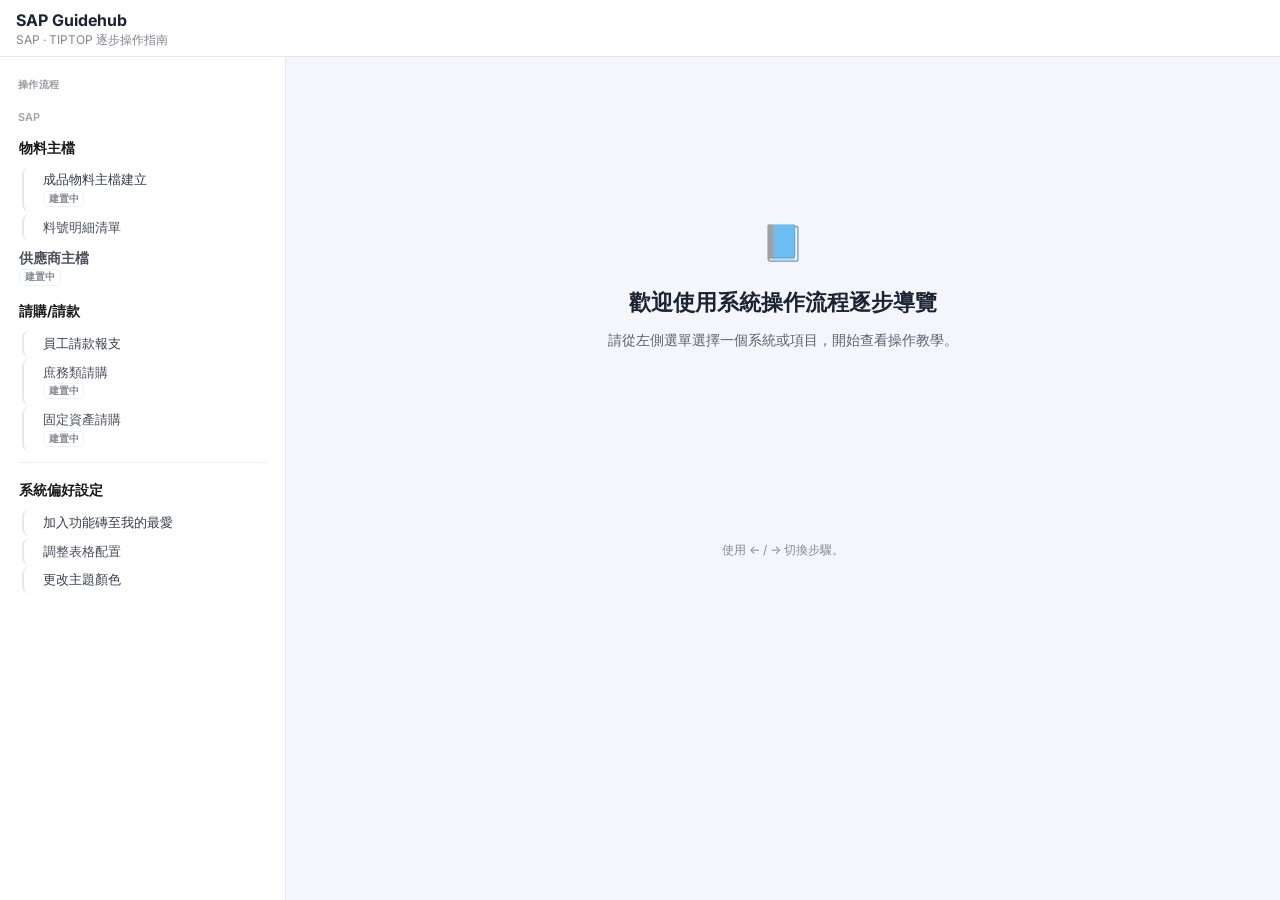
==== index.html @ eb3c3e24 "修改員工雜項報支部分步驟內容，新增及抽換示意圖" ====
<!DOCTYPE html>
<html lang="zh-Hant" data-theme="light">
<head>
  <meta charset="UTF-8" />
  <meta name="viewport" content="width=device-width, initial-scale=1.0" />
  <title>系統操作流程逐步導覽</title>

  <!-- Compiled Tailwind v4 + daisyUI v5 (built from src.css; no runtime CSS compilation) -->
<style>
/*! tailwindcss v4.3.1 | MIT License | https://tailwindcss.com */
@layer properties{@supports (((-webkit-hyphens:none)) and (not (margin-trim:inline))) or ((-moz-orient:inline) and (not (color:rgb(from red r g b)))){*,:before,:after,::backdrop{--tw-rotate-x:initial;--tw-rotate-y:initial;--tw-rotate-z:initial;--tw-skew-x:initial;--tw-skew-y:initial;--tw-border-style:solid;--tw-leading:initial;--tw-font-weight:initial;--tw-tracking:initial;--tw-shadow:0 0 #0000;--tw-shadow-color:initial;--tw-shadow-alpha:100%;--tw-inset-shadow:0 0 #0000;--tw-inset-shadow-color:initial;--tw-inset-shadow-alpha:100%;--tw-ring-color:initial;--tw-ring-shadow:0 0 #0000;--tw-inset-ring-color:initial;--tw-inset-ring-shadow:0 0 #0000;--tw-ring-inset:initial;--tw-ring-offset-width:0px;--tw-ring-offset-color:#fff;--tw-ring-offset-shadow:0 0 #0000}}}@layer theme{:root,:host{--font-sans:ui-sans-serif, system-ui, sans-serif, "Apple Color Emoji", "Segoe UI Emoji", "Segoe UI Symbol", "Noto Color Emoji";--font-mono:ui-monospace, SFMono-Regular, Menlo, Monaco, Consolas, "Liberation Mono", "Courier New", monospace;--color-black:#000;--spacing:.25rem;--container-3xl:48rem;--text-xs:.75rem;--text-xs--line-height:calc(1 / .75);--text-sm:.875rem;--text-sm--line-height:calc(1.25 / .875);--text-base:1rem;--text-base--line-height:calc(1.5 / 1);--text-lg:1.125rem;--text-lg--line-height:calc(1.75 / 1.125);--text-2xl:1.5rem;--text-2xl--line-height:calc(2 / 1.5);--font-weight-medium:500;--font-weight-semibold:600;--font-weight-bold:700;--tracking-wide:.025em;--tracking-wider:.05em;--leading-tight:1.25;--default-transition-duration:.15s;--default-transition-timing-function:cubic-bezier(.4, 0, .2, 1);--default-font-family:var(--font-sans);--default-mono-font-family:var(--font-mono)}}@layer base{*,:after,:before,::backdrop{box-sizing:border-box;border:0 solid;margin:0;padding:0}::file-selector-button{box-sizing:border-box;border:0 solid;margin:0;padding:0}html,:host{-webkit-text-size-adjust:100%;tab-size:4;line-height:1.5;font-family:var(--default-font-family,ui-sans-serif, system-ui, sans-serif, "Apple Color Emoji", "Segoe UI Emoji", "Segoe UI Symbol", "Noto Color Emoji");font-feature-settings:var(--default-font-feature-settings,normal);font-variation-settings:var(--default-font-variation-settings,normal);-webkit-tap-highlight-color:transparent}hr{height:0;color:inherit;border-top-width:1px}abbr:where([title]){-webkit-text-decoration:underline dotted;text-decoration:underline dotted}h1,h2,h3,h4,h5,h6{font-size:inherit;font-weight:inherit}a{color:inherit;-webkit-text-decoration:inherit;-webkit-text-decoration:inherit;-webkit-text-decoration:inherit;text-decoration:inherit}b,strong{font-weight:bolder}code,kbd,samp,pre{font-family:var(--default-mono-font-family,ui-monospace, SFMono-Regular, Menlo, Monaco, Consolas, "Liberation Mono", "Courier New", monospace);font-feature-settings:var(--default-mono-font-feature-settings,normal);font-variation-settings:var(--default-mono-font-variation-settings,normal);font-size:1em}small{font-size:80%}sub,sup{vertical-align:baseline;font-size:75%;line-height:0;position:relative}sub{bottom:-.25em}sup{top:-.5em}table{text-indent:0;border-color:inherit;border-collapse:collapse}:-moz-focusring{outline:auto}progress{vertical-align:baseline}summary{display:list-item}ol,ul,menu{list-style:none}img,svg,video,canvas,audio,iframe,embed,object{vertical-align:middle;display:block}img,video{max-width:100%;height:auto}button,input,select,optgroup,textarea{font:inherit;font-feature-settings:inherit;font-variation-settings:inherit;letter-spacing:inherit;color:inherit;opacity:1;background-color:#0000;border-radius:0}::file-selector-button{font:inherit;font-feature-settings:inherit;font-variation-settings:inherit;letter-spacing:inherit;color:inherit;opacity:1;background-color:#0000;border-radius:0}:where(select:is([multiple],[size])) optgroup{font-weight:bolder}:where(select:is([multiple],[size])) optgroup option{padding-inline-start:20px}::file-selector-button{margin-inline-end:4px}::placeholder{opacity:1}@supports (not ((-webkit-appearance:-apple-pay-button))) or (contain-intrinsic-size:1px){::placeholder{color:currentColor}@supports (color:color-mix(in lab, red, red)){::placeholder{color:color-mix(in oklab, currentcolor 50%, transparent)}}}textarea{resize:vertical}::-webkit-search-decoration{-webkit-appearance:none}::-webkit-date-and-time-value{min-height:1lh;text-align:inherit}::-webkit-datetime-edit{display:inline-flex}::-webkit-datetime-edit-fields-wrapper{padding:0}::-webkit-datetime-edit{padding-block:0}::-webkit-datetime-edit-year-field{padding-block:0}::-webkit-datetime-edit-month-field{padding-block:0}::-webkit-datetime-edit-day-field{padding-block:0}::-webkit-datetime-edit-hour-field{padding-block:0}::-webkit-datetime-edit-minute-field{padding-block:0}::-webkit-datetime-edit-second-field{padding-block:0}::-webkit-datetime-edit-millisecond-field{padding-block:0}::-webkit-datetime-edit-meridiem-field{padding-block:0}::-webkit-calendar-picker-indicator{line-height:1}:-moz-ui-invalid{box-shadow:none}button,input:where([type=button],[type=reset],[type=submit]){appearance:button}::file-selector-button{appearance:button}::-webkit-inner-spin-button{height:auto}::-webkit-outer-spin-button{height:auto}[hidden]:where(:not([hidden=until-found])){display:none!important}:where(:root),:root:has(input.theme-controller[value=light]:checked),[data-theme=light]{color-scheme:light;--color-base-100:oklch(100% 0 0);--color-base-200:oklch(98% 0 0);--color-base-300:oklch(95% 0 0);--color-base-content:oklch(21% .006 285.885);--color-primary:oklch(45% .24 277.023);--color-primary-content:oklch(93% .034 272.788);--color-secondary:oklch(65% .241 354.308);--color-secondary-content:oklch(94% .028 342.258);--color-accent:oklch(77% .152 181.912);--color-accent-content:oklch(38% .063 188.416);--color-neutral:oklch(14% .005 285.823);--color-neutral-content:oklch(92% .004 286.32);--color-info:oklch(74% .16 232.661);--color-info-content:oklch(29% .066 243.157);--color-success:oklch(76% .177 163.223);--color-success-content:oklch(37% .077 168.94);--color-warning:oklch(82% .189 84.429);--color-warning-content:oklch(41% .112 45.904);--color-error:oklch(71% .194 13.428);--color-error-content:oklch(27% .105 12.094);--radius-selector:.5rem;--radius-field:.25rem;--radius-box:.5rem;--size-selector:.25rem;--size-field:.25rem;--border:1px;--depth:1;--noise:0}:root:not(span){overflow:var(--page-overflow)}:root{background:var(--page-scroll-bg,var(--root-bg));--page-scroll-bg-on:linear-gradient(var(--root-bg,#0000), var(--root-bg,#0000)) var(--root-bg,#0000)}@supports (color:color-mix(in lab, red, red)){:root{--page-scroll-bg-on:linear-gradient(var(--root-bg,#0000), var(--root-bg,#0000)) color-mix(in srgb, var(--root-bg,#0000), oklch(0% 0 0) calc(var(--page-has-backdrop,0) * 40%))}}:root{--page-scroll-transition-on:background-color .3s ease-out;transition:var(--page-scroll-transition);scrollbar-gutter:var(--page-scroll-gutter,unset);scrollbar-gutter:if(style(--page-has-scroll: 1): var(--page-scroll-gutter,unset) ; else: unset)}@keyframes set-page-has-scroll{0%,to{--page-has-scroll:1}}:root{--fx-noise:url("data:image/svg+xml,%3Csvg xmlns='http://www.w3.org/2000/svg' viewBox='0 0 200 200'%3E%3Cfilter id='a'%3E%3CfeTurbulence type='fractalNoise' baseFrequency='1.34' numOctaves='4' stitchTiles='stitch'%3E%3C/feTurbulence%3E%3C/filter%3E%3Crect width='200' height='200' filter='url(%23a)' opacity='0.2'%3E%3C/rect%3E%3C/svg%3E")}:root,[data-theme]{background:var(--page-scroll-bg,var(--root-bg));color:var(--color-base-content)}:where(:root,[data-theme]){--root-bg:var(--color-base-100)}:root{scrollbar-color:currentColor #0000}@supports (color:color-mix(in lab, red, red)){:root{scrollbar-color:color-mix(in oklch, currentColor 35%, #0000) #0000}}@property --radialprogress{syntax:"<percentage>";inherits:true;initial-value:0%}}@layer components;@layer utilities{@layer daisyui.l1.l2.l3{.tab{cursor:pointer;appearance:none;text-align:center;webkit-user-select:none;-webkit-user-select:none;user-select:none;flex-wrap:wrap;justify-content:center;align-items:center;display:inline-flex;position:relative}@media (hover:hover){.tab:hover{color:var(--color-base-content)}}.tab{--tab-p:.75rem;--tab-bg:var(--color-base-100);--tab-border-color:var(--color-base-300);--tab-radius-ss:0;--tab-radius-se:0;--tab-radius-es:0;--tab-radius-ee:0;--tab-order:0;--tab-radius-min:calc(.75rem - var(--border));--tab-radius-limit:min(var(--radius-field), var(--tab-radius-min));--tab-radius-grad:#0000 calc(69% - var(--border)), var(--tab-border-color) calc(69% - var(--border) + .25px), var(--tab-border-color) 69%, var(--tab-bg) calc(69% + .25px);order:var(--tab-order);height:var(--tab-height);padding-inline:var(--tab-p);border-color:#0000;font-size:.875rem}.tab:is(input[type=radio]){min-width:fit-content}.tab:is(input[type=radio]):after{--tw-content:attr(aria-label);content:var(--tw-content)}.tab:is(label){position:relative}.tab:is(label) input{cursor:pointer;appearance:none;opacity:0;position:absolute;inset:0}:is(.tab:checked,.tab:is(label:has(:checked)),.tab:is(.tab-active,[aria-selected=true],[aria-current=true],[aria-current=page]))+.tab-content{display:block}.tab:not(:checked,label:has(:checked),:hover,.tab-active,[aria-selected=true],[aria-current=true],[aria-current=page]){color:var(--color-base-content)}@supports (color:color-mix(in lab, red, red)){.tab:not(:checked,label:has(:checked),:hover,.tab-active,[aria-selected=true],[aria-current=true],[aria-current=page]){color:color-mix(in oklab, var(--color-base-content) 50%, transparent)}}.tab:not(input):empty{cursor:default;flex-grow:1}.tab:focus{--tw-outline-style:none;outline-style:none}@media (forced-colors:active){.tab:focus{outline-offset:2px;outline:2px solid #0000}}.tab:focus-visible,.tab:is(label:has(:checked:focus-visible)){outline-offset:-5px;outline:2px solid}.tab[disabled]{pointer-events:none;opacity:.4}.menu{--menu-active-fg:var(--color-neutral-content);--menu-active-bg:var(--color-neutral);flex-flow:column wrap;width:fit-content;padding:.5rem;font-size:.875rem;display:flex}.menu :where(li ul){white-space:nowrap;margin-inline-start:1rem;padding-inline-start:.5rem;position:relative}.menu :where(li ul):before{background-color:var(--color-base-content);opacity:.1;width:var(--border);content:"";inset-inline-start:0;position:absolute;top:.75rem;bottom:.75rem}.menu :where(li>.menu-dropdown:not(.menu-dropdown-show)){display:none}.menu :where(li:not(.menu-title)>:not(ul,details,.menu-title,.btn)),.menu :where(li:not(.menu-title)>details>summary:not(.menu-title)){border-radius:var(--radius-field);text-align:start;text-wrap:balance;-webkit-user-select:none;user-select:none;grid-auto-columns:minmax(auto,max-content) auto max-content;grid-auto-flow:column;align-content:flex-start;align-items:center;gap:.5rem;padding-block:.375rem;padding-inline:.75rem;transition-property:color,background-color,box-shadow;transition-duration:.2s;transition-timing-function:cubic-bezier(0,0,.2,1);display:grid}.menu :where(li>details>summary){--tw-outline-style:none;outline-style:none}@media (forced-colors:active){.menu :where(li>details>summary){outline-offset:2px;outline:2px solid #0000}}.menu :where(li>details>summary)::-webkit-details-marker{display:none}:is(.menu :where(li>details>summary),.menu :where(li>.menu-dropdown-toggle)):after{content:"";transform-origin:50%;pointer-events:none;justify-self:flex-end;width:.375rem;height:.375rem;transition-property:rotate,translate;transition-duration:.2s;display:block;translate:0 -1px;rotate:-135deg;box-shadow:inset 2px 2px}.menu details{interpolate-size:allow-keywords;overflow:hidden}.menu details::details-content{block-size:0}@media (prefers-reduced-motion:no-preference){.menu details::details-content{transition-behavior:allow-discrete;transition-property:block-size,content-visibility;transition-duration:.2s;transition-timing-function:cubic-bezier(0,0,.2,1)}}.menu details[open]::details-content{block-size:auto}.menu :where(li>details[open]>summary):after,.menu :where(li>.menu-dropdown-toggle.menu-dropdown-show):after{translate:0 1px;rotate:45deg}.menu :where(li:not(.menu-title,.disabled)>:not(ul,details,.menu-title),li:not(.menu-title,.disabled)>details>summary:not(.menu-title)):not(.menu-active,:active,.btn).menu-focus,.menu :where(li:not(.menu-title,.disabled)>:not(ul,details,.menu-title),li:not(.menu-title,.disabled)>details>summary:not(.menu-title)):not(.menu-active,:active,.btn):focus-visible{cursor:pointer;background-color:var(--color-base-content)}@supports (color:color-mix(in lab, red, red)){.menu :where(li:not(.menu-title,.disabled)>:not(ul,details,.menu-title),li:not(.menu-title,.disabled)>details>summary:not(.menu-title)):not(.menu-active,:active,.btn).menu-focus,.menu :where(li:not(.menu-title,.disabled)>:not(ul,details,.menu-title),li:not(.menu-title,.disabled)>details>summary:not(.menu-title)):not(.menu-active,:active,.btn):focus-visible{background-color:color-mix(in oklab, var(--color-base-content) 10%, transparent)}}.menu :where(li:not(.menu-title,.disabled)>:not(ul,details,.menu-title),li:not(.menu-title,.disabled)>details>summary:not(.menu-title)):not(.menu-active,:active,.btn).menu-focus,.menu :where(li:not(.menu-title,.disabled)>:not(ul,details,.menu-title),li:not(.menu-title,.disabled)>details>summary:not(.menu-title)):not(.menu-active,:active,.btn):focus-visible{color:var(--color-base-content);--tw-outline-style:none;outline-style:none}@media (forced-colors:active){.menu :where(li:not(.menu-title,.disabled)>:not(ul,details,.menu-title),li:not(.menu-title,.disabled)>details>summary:not(.menu-title)):not(.menu-active,:active,.btn).menu-focus,.menu :where(li:not(.menu-title,.disabled)>:not(ul,details,.menu-title),li:not(.menu-title,.disabled)>details>summary:not(.menu-title)):not(.menu-active,:active,.btn):focus-visible{outline-offset:2px;outline:2px solid #0000}}.menu :where(li:not(.menu-title,.disabled)>:not(ul,details,.menu-title):not(.menu-active,:active,.btn):hover,li:not(.menu-title,.disabled)>details>summary:not(.menu-title):not(.menu-active,:active,.btn):hover){cursor:pointer;background-color:var(--color-base-content)}@supports (color:color-mix(in lab, red, red)){.menu :where(li:not(.menu-title,.disabled)>:not(ul,details,.menu-title):not(.menu-active,:active,.btn):hover,li:not(.menu-title,.disabled)>details>summary:not(.menu-title):not(.menu-active,:active,.btn):hover){background-color:color-mix(in oklab, var(--color-base-content) 10%, transparent)}}.menu :where(li:not(.menu-title,.disabled)>:not(ul,details,.menu-title):not(.menu-active,:active,.btn):hover,li:not(.menu-title,.disabled)>details>summary:not(.menu-title):not(.menu-active,:active,.btn):hover){--tw-outline-style:none;outline-style:none}@media (forced-colors:active){.menu :where(li:not(.menu-title,.disabled)>:not(ul,details,.menu-title):not(.menu-active,:active,.btn):hover,li:not(.menu-title,.disabled)>details>summary:not(.menu-title):not(.menu-active,:active,.btn):hover){outline-offset:2px;outline:2px solid #0000}}.menu :where(li:not(.menu-title,.disabled)>:not(ul,details,.menu-title):not(.menu-active,:active,.btn):hover,li:not(.menu-title,.disabled)>details>summary:not(.menu-title):not(.menu-active,:active,.btn):hover){box-shadow:inset 0 1px oklch(0% 0 0/.01),inset 0 -1px oklch(100% 0 0/.01)}.menu :where(li:empty){background-color:var(--color-base-content);opacity:.1;height:1px;margin:.5rem 1rem}.menu :where(li){flex-flow:column wrap;flex-shrink:0;align-items:stretch;display:flex;position:relative}.menu :where(li) .badge{justify-self:flex-end}.menu :where(li)>:not(ul,.menu-title,details,.btn):active,.menu :where(li)>:not(ul,.menu-title,details,.btn).menu-active,.menu :where(li)>details>summary:active{--tw-outline-style:none;outline-style:none}@media (forced-colors:active){.menu :where(li)>:not(ul,.menu-title,details,.btn):active,.menu :where(li)>:not(ul,.menu-title,details,.btn).menu-active,.menu :where(li)>details>summary:active{outline-offset:2px;outline:2px solid #0000}}.menu :where(li)>:not(ul,.menu-title,details,.btn):active,.menu :where(li)>:not(ul,.menu-title,details,.btn).menu-active,.menu :where(li)>details>summary:active{color:var(--menu-active-fg);background-color:var(--menu-active-bg);background-size:auto, calc(var(--noise) * 100%);background-image:none, var(--fx-noise)}:is(.menu :where(li)>:not(ul,.menu-title,details,.btn):active,.menu :where(li)>:not(ul,.menu-title,details,.btn).menu-active,.menu :where(li)>details>summary:active):not(:is(.menu :where(li)>:not(ul,.menu-title,details,.btn):active,.menu :where(li)>:not(ul,.menu-title,details,.btn).menu-active,.menu :where(li)>details>summary:active):active){box-shadow:0 2px calc(var(--depth) * 3px) -2px var(--menu-active-bg)}.menu :where(li).menu-disabled{pointer-events:none;color:var(--color-base-content)}@supports (color:color-mix(in lab, red, red)){.menu :where(li).menu-disabled{color:color-mix(in oklab, var(--color-base-content) 20%, transparent)}}.menu .dropdown:focus-within .menu-dropdown-toggle:after{translate:0 1px;rotate:45deg}.menu .dropdown-content{margin-top:.5rem;padding:.5rem}.menu .dropdown-content:before{display:none}.dropdown{position-area:var(--anchor-v,bottom) var(--anchor-h,span-right);display:inline-block;position:relative}.dropdown>:not(:has(~[class*=dropdown-content])):focus{--tw-outline-style:none;outline-style:none}@media (forced-colors:active){.dropdown>:not(:has(~[class*=dropdown-content])):focus{outline-offset:2px;outline:2px solid #0000}}.dropdown .dropdown-content{position:absolute}.dropdown.dropdown-close .dropdown-content,.dropdown:not(details,.dropdown-open,.dropdown-hover:hover,:focus-within) .dropdown-content,.dropdown.dropdown-hover:not(:hover) [tabindex]:first-child:focus:not(:focus-visible)~.dropdown-content{transform-origin:top;opacity:0;display:none;scale:.95}.dropdown[popover],.dropdown .dropdown-content{z-index:999}@media (prefers-reduced-motion:no-preference){.dropdown[popover],.dropdown .dropdown-content{transition-behavior:allow-discrete;transition-property:opacity,scale,display,overlay;transition-duration:.2s;transition-timing-function:cubic-bezier(.4,0,.2,1);animation:.2s dropdown}}@starting-style{.dropdown[popover],.dropdown .dropdown-content{opacity:0;scale:.95}}:is(.dropdown:not(.dropdown-close).dropdown-open,.dropdown:not(.dropdown-close):not(.dropdown-hover):focus,.dropdown:not(.dropdown-close):focus-within)>[tabindex]:first-child{pointer-events:none}:is(.dropdown:not(.dropdown-close).dropdown-open,.dropdown:not(.dropdown-close):not(.dropdown-hover):focus,.dropdown:not(.dropdown-close):focus-within) .dropdown-content,.dropdown:not(.dropdown-close).dropdown-hover:hover .dropdown-content{opacity:1;scale:1}.dropdown:is(details) summary::-webkit-details-marker{display:none}.dropdown:where([popover]){background:0 0}.dropdown[popover]{color:inherit;position:fixed}@supports not (position-area:bottom){.dropdown[popover]{margin:auto}.dropdown[popover].dropdown-close{transform-origin:top;opacity:0;display:none;scale:.95}.dropdown[popover].dropdown-open:not(:popover-open){transform-origin:top;opacity:0;display:none;scale:.95}.dropdown[popover]::backdrop{background-color:oklab(0% none none/.3)}}:is(.dropdown[popover].dropdown-close,.dropdown[popover]:not(.dropdown-open,:popover-open)){transform-origin:top;opacity:0;display:none;scale:.95}:where(.btn){width:unset}.btn{cursor:pointer;text-align:center;vertical-align:middle;outline-offset:2px;webkit-user-select:none;-webkit-user-select:none;user-select:none;padding-inline:var(--btn-p);color:var(--btn-fg);--tw-prose-links:var(--btn-fg);height:var(--size);font-size:var(--fontsize,.875rem);outline-color:var(--btn-color,var(--color-base-content));background-color:var(--btn-bg);background-size:auto, calc(var(--noise) * 100%);background-image:none, var(--btn-noise);border-width:var(--border);border-style:solid;border-color:var(--btn-border);text-shadow:0 .5px oklch(100% 0 0 / calc(var(--depth) * .15));touch-action:manipulation;box-shadow:0 .5px 0 .5px oklch(100% 0 0 / calc(var(--depth) * 6%)) inset, var(--btn-shadow);--size:calc(var(--size-field,.25rem) * 10);--btn-bg:var(--btn-color,var(--color-base-200));--btn-fg:var(--color-base-content);--btn-p:1rem;--btn-border:var(--btn-bg);border-start-start-radius:var(--join-ss,var(--radius-field));border-start-end-radius:var(--join-se,var(--radius-field));border-end-end-radius:var(--join-ee,var(--radius-field));border-end-start-radius:var(--join-es,var(--radius-field));flex-wrap:nowrap;flex-shrink:0;justify-content:center;align-items:center;gap:.375rem;font-weight:600;transition-property:color,background-color,border-color,box-shadow;transition-duration:.2s;transition-timing-function:cubic-bezier(0,0,.2,1);display:inline-flex}@supports (color:color-mix(in lab, red, red)){.btn{--btn-border:color-mix(in oklab, var(--btn-bg), #000 calc(var(--depth) * 5%))}}.btn{--btn-shadow:0 3px 2px -2px var(--btn-bg), 0 4px 3px -2px var(--btn-bg)}@supports (color:color-mix(in lab, red, red)){.btn{--btn-shadow:0 3px 2px -2px color-mix(in oklab, var(--btn-bg) calc(var(--depth) * 30%), #0000), 0 4px 3px -2px color-mix(in oklab, var(--btn-bg) calc(var(--depth) * 30%), #0000)}}.btn{--btn-noise:var(--fx-noise)}@media (hover:hover){.btn:hover{--btn-bg:var(--btn-color,var(--color-base-200))}@supports (color:color-mix(in lab, red, red)){.btn:hover{--btn-bg:color-mix(in oklab, var(--btn-color,var(--color-base-200)), #000 7%)}}}.btn:focus-visible,.btn:has(:focus-visible){isolation:isolate;outline-width:2px;outline-style:solid}.btn:active:not(.btn-active){--btn-bg:var(--btn-color,var(--color-base-200));translate:0 .5px}@supports (color:color-mix(in lab, red, red)){.btn:active:not(.btn-active){--btn-bg:color-mix(in oklab, var(--btn-color,var(--color-base-200)), #000 5%)}}.btn:active:not(.btn-active){--btn-border:var(--btn-color,var(--color-base-200))}@supports (color:color-mix(in lab, red, red)){.btn:active:not(.btn-active){--btn-border:color-mix(in oklab, var(--btn-color,var(--color-base-200)), #000 7%)}}.btn:active:not(.btn-active){--btn-shadow:0 0 0 0 oklch(0% 0 0/0), 0 0 0 0 oklch(0% 0 0/0)}.btn:is(input[type=checkbox],input[type=radio]){appearance:none}.btn:is(input[type=checkbox],input[type=radio])[aria-label]:after{--tw-content:attr(aria-label);content:var(--tw-content)}.btn:where(input:checked:not(.filter .btn)){--btn-color:var(--color-primary);--btn-fg:var(--color-primary-content);isolation:isolate}.collapse{border-radius:var(--radius-box,1rem);isolation:isolate;grid-template-rows:max-content 0fr;grid-template-columns:minmax(0,1fr);width:100%;display:grid;position:relative;overflow:hidden}@media (prefers-reduced-motion:no-preference){.collapse{transition:grid-template-rows .2s}}.collapse>input:is([type=checkbox],[type=radio]){appearance:none;opacity:0;z-index:1;grid-row-start:1;grid-column-start:1;width:100%;min-height:1lh;padding:1rem;padding-inline-end:3rem;transition:background-color .2s ease-out}.collapse:is([open],[tabindex]:focus:not(.collapse-close),[tabindex]:focus-within:not(.collapse-close)),.collapse:not(.collapse-close):has(>input:is([type=checkbox],[type=radio]):checked){grid-template-rows:max-content 1fr}.collapse:is([open],[tabindex]:focus:not(.collapse-close),[tabindex]:focus-within:not(.collapse-close))>.collapse-content,.collapse:not(.collapse-close)>:where(input:is([type=checkbox],[type=radio]):checked~.collapse-content){content-visibility:visible;min-height:fit-content}@supports not (content-visibility:visible){.collapse:is([open],[tabindex]:focus:not(.collapse-close),[tabindex]:focus-within:not(.collapse-close))>.collapse-content,.collapse:not(.collapse-close)>:where(input:is([type=checkbox],[type=radio]):checked~.collapse-content){visibility:visible}}.collapse:focus-visible,.collapse:has(>input:is([type=checkbox],[type=radio]):focus-visible),.collapse:has(summary:focus-visible){outline-color:var(--color-base-content);outline-offset:2px;outline-width:2px;outline-style:solid}.collapse:not(.collapse-close)>input[type=checkbox],.collapse:not(.collapse-close)>input[type=radio]:not(:checked),.collapse:not(.collapse-close)>.collapse-title{cursor:pointer}:is(.collapse[tabindex]:focus:not(.collapse-close,.collapse[open]),.collapse[tabindex]:focus-within:not(.collapse-close,.collapse[open]))>.collapse-title{cursor:unset}.collapse:is([open],[tabindex]:focus:not(.collapse-close),[tabindex]:focus-within:not(.collapse-close))>:where(.collapse-content),.collapse:not(.collapse-close)>:where(input:is([type=checkbox],[type=radio]):checked~.collapse-content){padding-bottom:1rem}.collapse:is(details){width:100%}@media (prefers-reduced-motion:no-preference){.collapse:is(details)::details-content{transition:content-visibility .2s allow-discrete, visibility .2s allow-discrete, min-height .2s ease-out allow-discrete, padding .1s ease-out 20ms, background-color .2s ease-out, height .2s;interpolate-size:allow-keywords;height:0}.collapse:is(details):where([open])::details-content{height:auto}}.collapse:is(details) summary{display:block;position:relative}.collapse:is(details) summary::-webkit-details-marker{display:none}.collapse:is(details)>.collapse-content{content-visibility:visible}.collapse:is(details) summary{outline:none}.collapse-content{content-visibility:hidden;min-height:0;cursor:unset;grid-row-start:2;grid-column-start:1;padding-left:1rem;padding-right:1rem}@supports not (content-visibility:hidden){.collapse-content{visibility:hidden}}@media (prefers-reduced-motion:no-preference){.collapse-content{transition:content-visibility .2s allow-discrete, visibility .2s allow-discrete, min-height .2s ease-out allow-discrete, padding .1s ease-out 20ms, background-color .2s ease-out}}.list{flex-direction:column;font-size:.875rem;display:flex}.list .list-row{--list-grid-cols:minmax(0, auto) 1fr;border-radius:var(--radius-box);word-break:break-word;grid-auto-flow:column;grid-template-columns:var(--list-grid-cols);gap:1rem;padding:1rem;display:grid;position:relative}:is(.list>:not(:last-child).list-row,.list>:not(:last-child) .list-row):after{content:"";border-bottom:var(--border) solid;inset-inline:var(--radius-box);border-color:var(--color-base-content);position:absolute;bottom:0}@supports (color:color-mix(in lab, red, red)){:is(.list>:not(:last-child).list-row,.list>:not(:last-child) .list-row):after{border-color:color-mix(in oklab, var(--color-base-content) 5%, transparent)}}.input{cursor:text;border:var(--border) solid #0000;appearance:none;background-color:var(--color-base-100);vertical-align:middle;white-space:nowrap;width:clamp(3rem,20rem,100%);height:var(--size);font-size:max(var(--font-size,.875rem), .875rem);touch-action:manipulation;border-color:var(--input-color);box-shadow:0 1px var(--input-color) inset, 0 -1px oklch(100% 0 0 / calc(var(--depth) * .1)) inset;border-start-start-radius:var(--join-ss,var(--radius-field));border-start-end-radius:var(--join-se,var(--radius-field));border-end-end-radius:var(--join-ee,var(--radius-field));border-end-start-radius:var(--join-es,var(--radius-field));flex-shrink:1;align-items:center;gap:.5rem;padding-inline:.75rem;display:inline-flex;position:relative}@supports (color:color-mix(in lab, red, red)){.input{box-shadow:0 1px color-mix(in oklab, var(--input-color) calc(var(--depth) * 10%), #0000) inset, 0 -1px oklch(100% 0 0 / calc(var(--depth) * .1)) inset}}.input{--size:calc(var(--size-field,.25rem) * 10);--input-color:var(--color-base-content)}@supports (color:color-mix(in lab, red, red)){.input{--input-color:color-mix(in oklab, var(--color-base-content) 20%, #0000)}}.input:where(input){display:inline-flex}.input :where(input){appearance:none;background-color:#0000;border:none;width:100%;height:100%;display:inline-flex}.input :where(input):focus,.input :where(input):focus-within{--tw-outline-style:none;outline-style:none}@media (forced-colors:active){.input :where(input):focus,.input :where(input):focus-within{outline-offset:2px;outline:2px solid #0000}}.input :where(input[type=url]),.input :where(input[type=email]){direction:ltr}.input :where(input[type=date]){display:inline-flex}.input:focus,.input:focus-within{--input-color:var(--color-base-content);box-shadow:0 1px var(--input-color)}@supports (color:color-mix(in lab, red, red)){.input:focus,.input:focus-within{box-shadow:0 1px color-mix(in oklab, var(--input-color) calc(var(--depth) * 10%), #0000)}}.input:focus,.input:focus-within{outline:2px solid var(--input-color);outline-offset:2px;isolation:isolate}@media (pointer:coarse){@supports (-webkit-touch-callout:none){.input:focus,.input:focus-within{--font-size:1rem}}}.input:has(>input[disabled]),.input:is(:disabled,[disabled]),fieldset:disabled .input{cursor:not-allowed;border-color:var(--color-base-200);background-color:var(--color-base-200);color:var(--color-base-content)}@supports (color:color-mix(in lab, red, red)){.input:has(>input[disabled]),.input:is(:disabled,[disabled]),fieldset:disabled .input{color:color-mix(in oklab, var(--color-base-content) 40%, transparent)}}:is(.input:has(>input[disabled]),.input:is(:disabled,[disabled]),fieldset:disabled .input)::placeholder{color:var(--color-base-content)}@supports (color:color-mix(in lab, red, red)){:is(.input:has(>input[disabled]),.input:is(:disabled,[disabled]),fieldset:disabled .input)::placeholder{color:color-mix(in oklab, var(--color-base-content) 20%, transparent)}}.input:has(>input[disabled]),.input:is(:disabled,[disabled]),fieldset:disabled .input{box-shadow:none}.input:has(>input[disabled])>input[disabled]{cursor:not-allowed}.input::-webkit-date-and-time-value{text-align:inherit}.input[type=number]::-webkit-inner-spin-button{margin-block:-.75rem;margin-inline-end:-.75rem}.input::-webkit-calendar-picker-indicator{position:absolute;inset-inline-end:.75em}.input:has(>input[type=date]) :where(input[type=date]){webkit-appearance:none;appearance:none;display:inline-flex}.input:has(>input[type=date]) input[type=date]::-webkit-calendar-picker-indicator{cursor:pointer;width:1em;height:1em;position:absolute;inset-inline-end:.75em}.indicator{width:max-content;display:inline-flex;position:relative}.indicator :where(.indicator-item){z-index:1;white-space:nowrap;top:var(--indicator-t,0);bottom:var(--indicator-b,auto);left:var(--indicator-s,auto);right:var(--indicator-e,0);translate:var(--indicator-x,50%) var(--indicator-y,-50%);position:absolute}.table{border-collapse:separate;--tw-border-spacing-x:calc(.25rem * 0);--tw-border-spacing-y:calc(.25rem * 0);width:100%;border-spacing:var(--tw-border-spacing-x) var(--tw-border-spacing-y);border-radius:var(--radius-box);text-align:left;font-size:.875rem;position:relative}.table:where(:dir(rtl),[dir=rtl],[dir=rtl] *){text-align:right}@media (hover:hover){:is(.table tr.row-hover,.table tr.row-hover:nth-child(2n)):hover{background-color:var(--color-base-200)}}.table :where(th,td){vertical-align:middle;padding-block:.75rem;padding-inline:1rem}.table :where(thead,tfoot){white-space:nowrap;color:var(--color-base-content)}@supports (color:color-mix(in lab, red, red)){.table :where(thead,tfoot){color:color-mix(in oklab, var(--color-base-content) 60%, transparent)}}.table :where(thead,tfoot){font-size:.875rem;font-weight:600}.table :where(tfoot tr:first-child :is(td,th)){border-top:var(--border) solid var(--color-base-content)}@supports (color:color-mix(in lab, red, red)){.table :where(tfoot tr:first-child :is(td,th)){border-top:var(--border) solid color-mix(in oklch, var(--color-base-content) 5%, #0000)}}.table :where(.table-pin-rows thead tr){z-index:1;background-color:var(--color-base-100);position:sticky;top:0}.table :where(.table-pin-rows tfoot tr){z-index:1;background-color:var(--color-base-100);position:sticky;bottom:0}.table :where(.table-pin-cols tr th){background-color:var(--color-base-100);position:sticky;left:0;right:0}.table :where(thead tr :is(td,th),tbody tr:not(:last-child) :is(td,th)){border-bottom:var(--border) solid var(--color-base-content)}@supports (color:color-mix(in lab, red, red)){.table :where(thead tr :is(td,th),tbody tr:not(:last-child) :is(td,th)){border-bottom:var(--border) solid color-mix(in oklch, var(--color-base-content) 5%, #0000)}}.steps{counter-reset:step;grid-auto-columns:1fr;grid-auto-flow:column;display:inline-grid;overflow:auto hidden}.steps .step{text-align:center;--step-bg:var(--color-base-300);--step-fg:var(--color-base-content);grid-template-rows:40px 1fr;grid-template-columns:auto;place-items:center;min-width:4rem;display:grid}.steps .step:before{width:100%;height:.5rem;color:var(--step-bg);background-color:var(--step-bg);content:"";border:1px solid;grid-row-start:1;grid-column-start:1;margin-inline-start:-100%;top:0}.steps .step>.step-icon,.steps .step:not(:has(.step-icon)):after{--tw-content:counter(step);content:var(--tw-content);counter-increment:step;z-index:1;color:var(--step-fg);background-color:var(--step-bg);border:1px solid var(--step-bg);border-radius:3.40282e38px;grid-row-start:1;grid-column-start:1;place-self:center;place-items:center;width:2rem;height:2rem;display:grid;position:relative}.steps .step:first-child:before{--tw-content:none;content:var(--tw-content)}.steps .step[data-content]:after{--tw-content:attr(data-content);content:var(--tw-content)}.range{appearance:none;webkit-appearance:none;--range-thumb:var(--color-base-100);--range-thumb-size:calc(var(--size-selector,.25rem) * 6);--range-progress:currentColor;--range-fill:1;--range-p:.25rem;--range-bg:currentColor}@supports (color:color-mix(in lab, red, red)){.range{--range-bg:color-mix(in oklab, currentColor 10%, #0000)}}.range{cursor:pointer;vertical-align:middle;--radius-selector-max:calc(var(--radius-selector) + var(--radius-selector) + var(--radius-selector));border-radius:calc(var(--radius-selector) + min(var(--range-p), var(--radius-selector-max)));width:clamp(3rem,20rem,100%);height:var(--range-thumb-size);background-color:#0000;border:none;overflow:hidden}[dir=rtl] .range{--range-dir:-1}.range:focus{outline:none}.range:focus-visible{outline-offset:2px;outline:2px solid}.range::-webkit-slider-runnable-track{background-color:var(--range-bg);border-radius:var(--radius-selector);width:100%;height:calc(var(--range-thumb-size) * .5)}@media (forced-colors:active){.range::-webkit-slider-runnable-track{border:1px solid}.range::-moz-range-track{border:1px solid}}.range::-webkit-slider-thumb{box-sizing:border-box;border-radius:calc(var(--radius-selector) + min(var(--range-p), var(--radius-selector-max)));background-color:var(--range-thumb);height:var(--range-thumb-size);width:var(--range-thumb-size);border:var(--range-p) solid;appearance:none;webkit-appearance:none;color:var(--range-progress);box-shadow:0 -1px oklch(0% 0 0 / calc(var(--depth) * .1)) inset, 0 8px 0 -4px oklch(100% 0 0 / calc(var(--depth) * .1)) inset, 0 1px currentColor, 0 0 0 2rem var(--range-thumb) inset, calc((var(--range-dir,1) * -100cqw) - (var(--range-dir,1) * var(--range-thumb-size) / 2)) 0 0 calc(100cqw * var(--range-fill));position:relative;top:50%;transform:translateY(-50%)}@supports (color:color-mix(in lab, red, red)){.range::-webkit-slider-thumb{box-shadow:0 -1px oklch(0% 0 0 / calc(var(--depth) * .1)) inset, 0 8px 0 -4px oklch(100% 0 0 / calc(var(--depth) * .1)) inset, 0 1px color-mix(in oklab, currentColor calc(var(--depth) * 10%), #0000), 0 0 0 2rem var(--range-thumb) inset, calc((var(--range-dir,1) * -100cqw) - (var(--range-dir,1) * var(--range-thumb-size) / 2)) 0 0 calc(100cqw * var(--range-fill))}}.range::-moz-range-track{background-color:var(--range-bg);border-radius:var(--radius-selector);width:100%;height:calc(var(--range-thumb-size) * .5)}.range::-moz-range-thumb{box-sizing:border-box;border-radius:calc(var(--radius-selector) + min(var(--range-p), var(--radius-selector-max)));height:var(--range-thumb-size);width:var(--range-thumb-size);border:var(--range-p) solid;color:var(--range-progress);box-shadow:0 -1px oklch(0% 0 0 / calc(var(--depth) * .1)) inset, 0 8px 0 -4px oklch(100% 0 0 / calc(var(--depth) * .1)) inset, 0 1px currentColor, 0 0 0 2rem var(--range-thumb) inset, calc((var(--range-dir,1) * -100cqw) - (var(--range-dir,1) * var(--range-thumb-size) / 2)) 0 0 calc(100cqw * var(--range-fill));background-color:currentColor;position:relative;top:50%}@supports (color:color-mix(in lab, red, red)){.range::-moz-range-thumb{box-shadow:0 -1px oklch(0% 0 0 / calc(var(--depth) * .1)) inset, 0 8px 0 -4px oklch(100% 0 0 / calc(var(--depth) * .1)) inset, 0 1px color-mix(in oklab, currentColor calc(var(--depth) * 10%), #0000), 0 0 0 2rem var(--range-thumb) inset, calc((var(--range-dir,1) * -100cqw) - (var(--range-dir,1) * var(--range-thumb-size) / 2)) 0 0 calc(100cqw * var(--range-fill))}}.range:disabled{cursor:not-allowed;opacity:.3}.select{border:var(--border) solid #0000;appearance:none;background-color:var(--color-base-100);vertical-align:middle;width:clamp(3rem,20rem,100%);height:var(--size);touch-action:manipulation;white-space:nowrap;text-overflow:ellipsis;box-shadow:0 1px var(--input-color) inset, 0 -1px oklch(100% 0 0 / calc(var(--depth) * .1)) inset;background-image:linear-gradient(45deg,#0000 50%,currentColor 50%),linear-gradient(135deg,currentColor 50%,#0000 50%);background-position:calc(100% - 20px) calc(1px + 50%),calc(100% - 16.1px) calc(1px + 50%);background-repeat:no-repeat;background-size:4px 4px,4px 4px;border-start-start-radius:var(--join-ss,var(--radius-field));border-start-end-radius:var(--join-se,var(--radius-field));border-end-end-radius:var(--join-ee,var(--radius-field));border-end-start-radius:var(--join-es,var(--radius-field));flex-shrink:1;align-items:center;gap:.375rem;padding-inline:.75rem 1.75rem;font-size:.875rem;display:inline-flex;position:relative;overflow:hidden}@supports (color:color-mix(in lab, red, red)){.select{box-shadow:0 1px color-mix(in oklab, var(--input-color) calc(var(--depth) * 10%), #0000) inset, 0 -1px oklch(100% 0 0 / calc(var(--depth) * .1)) inset}}.select{border-color:var(--input-color);--input-color:var(--color-base-content)}@supports (color:color-mix(in lab, red, red)){.select{--input-color:color-mix(in oklab, var(--color-base-content) 20%, #0000)}}.select{--size:calc(var(--size-field,.25rem) * 10)}[dir=rtl] .select{background-position:12px calc(1px + 50%),16px calc(1px + 50%)}[dir=rtl] .select::picker(select){translate:.5rem}[dir=rtl] .select select::picker(select){translate:.5rem}.select[multiple]{background-image:none;height:auto;padding-block:.75rem;padding-inline-end:.75rem;overflow:auto}.select select{appearance:none;width:calc(100% + 2.75rem);height:calc(100% - calc(var(--border) * 2));background:inherit;border-radius:inherit;border-style:none;align-items:center;margin-inline:-.75rem -1.75rem;padding-inline:.75rem 1.75rem}.select select:focus,.select select:focus-within{--tw-outline-style:none;outline-style:none}@media (forced-colors:active){.select select:focus,.select select:focus-within{outline-offset:2px;outline:2px solid #0000}}.select select:not(:last-child){background-image:none;margin-inline-end:-1.375rem}.select:focus,.select:focus-within{--input-color:var(--color-base-content);box-shadow:0 1px var(--input-color)}@supports (color:color-mix(in lab, red, red)){.select:focus,.select:focus-within{box-shadow:0 1px color-mix(in oklab, var(--input-color) calc(var(--depth) * 10%), #0000)}}.select:focus,.select:focus-within{outline:2px solid var(--input-color);outline-offset:2px;isolation:isolate}.select:has(>select[disabled]),.select:is(:disabled,[disabled]),fieldset:disabled .select{cursor:not-allowed;border-color:var(--color-base-200);background-color:var(--color-base-200);color:var(--color-base-content)}@supports (color:color-mix(in lab, red, red)){.select:has(>select[disabled]),.select:is(:disabled,[disabled]),fieldset:disabled .select{color:color-mix(in oklab, var(--color-base-content) 40%, transparent)}}:is(.select:has(>select[disabled]),.select:is(:disabled,[disabled]),fieldset:disabled .select)::placeholder{color:var(--color-base-content)}@supports (color:color-mix(in lab, red, red)){:is(.select:has(>select[disabled]),.select:is(:disabled,[disabled]),fieldset:disabled .select)::placeholder{color:color-mix(in oklab, var(--color-base-content) 20%, transparent)}}.select:has(>select[disabled])>select[disabled]{cursor:not-allowed}@supports (appearance:base-select){.select,.select select{appearance:base-select}:is(.select,.select select)::picker(select){appearance:base-select}}:is(.select,.select select)::picker(select){color:inherit;border:var(--border) solid var(--color-base-200);border-radius:var(--radius-box);background-color:inherit;max-height:min(24rem,70dvh);box-shadow:0 2px calc(var(--depth) * 3px) -2px oklch(0% 0 0/.2);box-shadow:0 20px 25px -5px rgb(0 0 0/calc(var(--depth) * .1)), 0 8px 10px -6px rgb(0 0 0/calc(var(--depth) * .1));margin-block:.5rem;margin-inline:.5rem;padding:.5rem;translate:-.5rem}:is(.select,.select select)::picker-icon{display:none}:is(.select,.select select) optgroup{padding-top:.5em}:is(.select,.select select) optgroup option:first-child{margin-top:.5em}:is(.select,.select select) option{border-radius:var(--radius-field);white-space:normal;padding-block:.375rem;padding-inline:.75rem;transition-property:color,background-color;transition-duration:.2s;transition-timing-function:cubic-bezier(0,0,.2,1)}:is(.select,.select select) option:not(:disabled):hover,:is(.select,.select select) option:not(:disabled):focus-visible{cursor:pointer;background-color:var(--color-base-content)}@supports (color:color-mix(in lab, red, red)){:is(.select,.select select) option:not(:disabled):hover,:is(.select,.select select) option:not(:disabled):focus-visible{background-color:color-mix(in oklab, var(--color-base-content) 10%, transparent)}}:is(.select,.select select) option:not(:disabled):hover,:is(.select,.select select) option:not(:disabled):focus-visible{--tw-outline-style:none;outline-style:none}@media (forced-colors:active){:is(.select,.select select) option:not(:disabled):hover,:is(.select,.select select) option:not(:disabled):focus-visible{outline-offset:2px;outline:2px solid #0000}}:is(.select,.select select) option:not(:disabled):active{background-color:var(--color-neutral);color:var(--color-neutral-content);box-shadow:0 2px calc(var(--depth) * 3px) -2px var(--color-neutral)}.collapse-title{grid-row-start:1;grid-column-start:1;width:100%;min-height:1lh;padding:1rem;padding-inline-end:3rem;transition:background-color .2s ease-out;position:relative}.checkbox{border:var(--border) solid var(--input-color,var(--color-base-content))}@supports (color:color-mix(in lab, red, red)){.checkbox{border:var(--border) solid var(--input-color,color-mix(in oklab, var(--color-base-content) 20%, #0000))}}.checkbox{cursor:pointer;appearance:none;border-radius:var(--radius-selector);vertical-align:middle;color:var(--color-base-content);box-shadow:0 1px oklch(0% 0 0 / calc(var(--depth) * .1)) inset, 0 0 #0000 inset, 0 0 #0000;--size:calc(var(--size-selector,.25rem) * 6);width:var(--size);height:var(--size);background-size:auto, calc(var(--noise) * 100%);background-image:none, var(--fx-noise);flex-shrink:0;padding:.25rem;transition:background-color .2s,box-shadow .2s;display:inline-block;position:relative}.checkbox:before{--tw-content:"";content:var(--tw-content);opacity:0;clip-path:polygon(20% 100%,20% 80%,50% 80%,50% 80%,70% 80%,70% 100%);width:100%;height:100%;box-shadow:0px 3px 0 0px oklch(100% 0 0 / calc(var(--depth) * .1)) inset;background-color:currentColor;font-size:1rem;line-height:.75;transition:clip-path .3s .1s,opacity .1s .1s,rotate .3s .1s,translate .3s .1s;display:block;rotate:45deg}.checkbox:focus-visible{outline:2px solid var(--input-color,currentColor);outline-offset:2px}.checkbox:checked,.checkbox[aria-checked=true]{background-color:var(--input-color,#0000);box-shadow:0 0 #0000 inset, 0 8px 0 -4px oklch(100% 0 0 / calc(var(--depth) * .1)) inset, 0 1px oklch(0% 0 0 / calc(var(--depth) * .1))}:is(.checkbox:checked,.checkbox[aria-checked=true]):before{clip-path:polygon(20% 100%,20% 80%,50% 80%,50% 0%,70% 0%,70% 100%);opacity:1}@media (forced-colors:active){:is(.checkbox:checked,.checkbox[aria-checked=true]):before{--tw-content:"✔︎";clip-path:none;background-color:#0000;rotate:0deg}}@media print{:is(.checkbox:checked,.checkbox[aria-checked=true]):before{--tw-content:"✔︎";clip-path:none;background-color:#0000;rotate:0deg}}.checkbox:indeterminate{background-color:var(--input-color,var(--color-base-content))}@supports (color:color-mix(in lab, red, red)){.checkbox:indeterminate{background-color:var(--input-color,color-mix(in oklab, var(--color-base-content) 20%, #0000))}}.checkbox:indeterminate:before{opacity:1;clip-path:polygon(20% 100%,20% 80%,50% 80%,50% 80%,80% 80%,80% 100%);translate:0 -35%;rotate:0deg}.navbar{align-items:center;width:100%;min-height:4rem;padding:.5rem;display:flex}.card{border-radius:var(--radius-box);outline-offset:2px;outline:0 solid #0000;flex-direction:column;transition:outline .2s ease-in-out;display:flex;position:relative}.card:focus{--tw-outline-style:none;outline-style:none}@media (forced-colors:active){.card:focus{outline-offset:2px;outline:2px solid #0000}}.card:focus-visible{outline-color:currentColor}.card :where(figure:first-child){border-start-start-radius:inherit;border-start-end-radius:inherit;border-end-end-radius:unset;border-end-start-radius:unset;overflow:hidden}.card :where(figure:last-child){border-start-start-radius:unset;border-start-end-radius:unset;border-end-end-radius:inherit;border-end-start-radius:inherit;overflow:hidden}.card figure{justify-content:center;align-items:center;display:flex}.card:has(>input:is(input[type=checkbox],input[type=radio])){cursor:pointer;-webkit-user-select:none;user-select:none}.card:has(>:checked){outline:2px solid}.progress{appearance:none;border-radius:var(--radius-box);background-color:currentColor;width:100%;height:.5rem;position:relative;overflow:hidden}@supports (color:color-mix(in lab, red, red)){.progress{background-color:color-mix(in oklab, currentcolor 20%, transparent)}}.progress{color:var(--color-base-content)}.progress:indeterminate{background-image:repeating-linear-gradient(90deg,currentColor -1% 10%,#0000 10% 90%);background-position-x:15%;background-size:200%}@media (prefers-reduced-motion:no-preference){.progress:indeterminate{animation:5s ease-in-out infinite progress}}@supports ((-moz-appearance:none)){.progress:indeterminate::-moz-progress-bar{background-color:#0000}@media (prefers-reduced-motion:no-preference){.progress:indeterminate::-moz-progress-bar{background-image:repeating-linear-gradient(90deg,currentColor -1% 10%,#0000 10% 90%);background-position-x:15%;background-size:200%;animation:5s ease-in-out infinite progress}}.progress::-moz-progress-bar{border-radius:var(--radius-box);background-color:currentColor}}@supports ((-webkit-appearance:none)){.progress::-webkit-progress-bar{border-radius:var(--radius-box);background-color:#0000}.progress::-webkit-progress-value{border-radius:var(--radius-box);background-color:currentColor}}.breadcrumbs{max-width:100%;padding-block:.5rem;overflow-x:auto}.breadcrumbs>menu,.breadcrumbs>ul,.breadcrumbs>ol{white-space:nowrap;align-items:center;min-height:min-content;display:flex}:is(.breadcrumbs>menu,.breadcrumbs>ul,.breadcrumbs>ol)>li{align-items:center;display:flex}:is(.breadcrumbs>menu,.breadcrumbs>ul,.breadcrumbs>ol)>li>*{cursor:pointer;align-items:center;gap:.5rem;display:flex}@media (hover:hover){:is(.breadcrumbs>menu,.breadcrumbs>ul,.breadcrumbs>ol)>li>:hover{text-decoration-line:underline}}:is(.breadcrumbs>menu,.breadcrumbs>ul,.breadcrumbs>ol)>li>:focus{--tw-outline-style:none;outline-style:none}@media (forced-colors:active){:is(.breadcrumbs>menu,.breadcrumbs>ul,.breadcrumbs>ol)>li>:focus{outline-offset:2px;outline:2px solid #0000}}:is(.breadcrumbs>menu,.breadcrumbs>ul,.breadcrumbs>ol)>li>:focus-visible{outline-offset:2px;outline:2px solid}:is(.breadcrumbs>menu,.breadcrumbs>ul,.breadcrumbs>ol)>li+:before{content:"";opacity:.4;background-color:#0000;border-top:1px solid;border-right:1px solid;width:.375rem;height:.375rem;margin-inline:.5rem .75rem;display:block;rotate:45deg}[dir=rtl] :is(:is(.breadcrumbs>menu,.breadcrumbs>ul,.breadcrumbs>ol)>li)+:before{rotate:-135deg}.status{aspect-ratio:1;border-radius:var(--radius-selector);background-color:var(--color-base-content);width:.5rem;height:.5rem;display:inline-block}@supports (color:color-mix(in lab, red, red)){.status{background-color:color-mix(in oklab, var(--color-base-content) 20%, transparent)}}.status{vertical-align:middle;color:#0000004d;background-position:50%;background-repeat:no-repeat}@supports (color:color-mix(in lab, red, red)){.status{color:color-mix(in oklab, var(--color-black) 30%, transparent)}}.status{background-image:radial-gradient(circle at 35% 30%, oklch(1 0 0 / calc(var(--depth) * .5)), #0000);box-shadow:0 2px 3px -1px}@supports (color:color-mix(in lab, red, red)){.status{box-shadow:0 2px 3px -1px color-mix(in oklab, currentColor calc(var(--depth) * 100%), #0000)}}.badge{border-radius:var(--radius-selector);vertical-align:middle;color:var(--badge-fg);border:var(--border) solid var(--badge-color,var(--color-base-200));background-size:auto, calc(var(--noise) * 100%);background-image:none, var(--fx-noise);background-color:var(--badge-bg);--badge-bg:var(--badge-color,var(--color-base-100));--badge-fg:var(--color-base-content);--size:calc(var(--size-selector,.25rem) * 6);width:fit-content;height:var(--size);padding-inline:calc(var(--size) / 2 - var(--border));justify-content:center;align-items:center;gap:.5rem;font-size:.875rem;display:inline-flex}.tabs{--tabs-height:auto;--tabs-direction:row;--tab-height:calc(var(--size-field,.25rem) * 10);height:var(--tabs-height);flex-wrap:wrap;flex-direction:var(--tabs-direction);display:flex}.card-body{padding:var(--card-p,1.5rem);font-size:var(--card-fs,.875rem);flex-direction:column;flex:auto;gap:.5rem;display:flex}.card-body :where(p){flex-grow:1}.menu-title{color:var(--color-base-content);padding-block:.5rem;padding-inline:.75rem}@supports (color:color-mix(in lab, red, red)){.menu-title{color:color-mix(in oklab, var(--color-base-content) 40%, transparent)}}.menu-title{font-size:.875rem;font-weight:600}.btn-primary{--btn-color:var(--color-primary);--btn-fg:var(--color-primary-content)}}@layer daisyui.l1.l2{.collapse-arrow>.collapse-title:after{width:.5rem;height:.5rem;display:block;position:absolute;transform:translateY(-100%)rotate(45deg)}@media (prefers-reduced-motion:no-preference){.collapse-arrow>.collapse-title:after{transition-property:all;transition-duration:.2s;transition-timing-function:cubic-bezier(.4,0,.2,1)}}.collapse-arrow>.collapse-title:after{content:"";transform-origin:75% 75%;pointer-events:none;top:50%;inset-inline-end:1.4rem;box-shadow:2px 2px}.btn:disabled:not(.btn-link,.btn-ghost){background-color:var(--color-base-content)}@supports (color:color-mix(in lab, red, red)){.btn:disabled:not(.btn-link,.btn-ghost){background-color:color-mix(in oklab, var(--color-base-content) 10%, transparent)}}.btn:disabled:not(.btn-link,.btn-ghost){box-shadow:none}.btn:disabled{pointer-events:none;--btn-border:#0000;--btn-noise:none;--btn-fg:var(--color-base-content)}@supports (color:color-mix(in lab, red, red)){.btn:disabled{--btn-fg:color-mix(in oklch, var(--color-base-content) 20%, #0000)}}.btn[disabled]:not(.btn-link,.btn-ghost){background-color:var(--color-base-content)}@supports (color:color-mix(in lab, red, red)){.btn[disabled]:not(.btn-link,.btn-ghost){background-color:color-mix(in oklab, var(--color-base-content) 10%, transparent)}}.btn[disabled]:not(.btn-link,.btn-ghost){box-shadow:none}.btn[disabled]{pointer-events:none;--btn-border:#0000;--btn-noise:none;--btn-fg:var(--color-base-content)}@supports (color:color-mix(in lab, red, red)){.btn[disabled]{--btn-fg:color-mix(in oklch, var(--color-base-content) 20%, #0000)}}.btn-disabled:not(.btn-link,.btn-ghost){background-color:var(--color-base-content)}@supports (color:color-mix(in lab, red, red)){.btn-disabled:not(.btn-link,.btn-ghost){background-color:color-mix(in oklab, var(--color-base-content) 10%, transparent)}}.btn-disabled:not(.btn-link,.btn-ghost){box-shadow:none}.btn-disabled{pointer-events:none;--btn-border:#0000;--btn-noise:none;--btn-fg:var(--color-base-content)}@supports (color:color-mix(in lab, red, red)){.btn-disabled{--btn-fg:color-mix(in oklch, var(--color-base-content) 20%, #0000)}}@media (prefers-reduced-motion:no-preference){.collapse[open].collapse-arrow>.collapse-title:after,.collapse.collapse-open.collapse-arrow>.collapse-title:after{transform:translateY(-50%)rotate(225deg)}}.collapse.collapse-open.collapse-plus>.collapse-title:after{--tw-content:"−";content:var(--tw-content)}:is(.collapse[tabindex].collapse-arrow:focus:not(.collapse-close),.collapse.collapse-arrow[tabindex]:focus-within:not(.collapse-close))>.collapse-title:after,.collapse.collapse-arrow:not(.collapse-close)>input:is([type=checkbox],[type=radio]):checked~.collapse-title:after{transform:translateY(-50%)rotate(225deg)}.collapse[open].collapse-plus>.collapse-title:after,.collapse[tabindex].collapse-plus:focus:not(.collapse-close)>.collapse-title:after,.collapse.collapse-plus:not(.collapse-close)>input:is([type=checkbox],[type=radio]):checked~.collapse-title:after{--tw-content:"−";content:var(--tw-content)}.list .list-row:has(.list-col-grow:first-child){--list-grid-cols:1fr}.list .list-row:has(.list-col-grow:nth-child(2)){--list-grid-cols:minmax(0, auto) 1fr}.list .list-row:has(.list-col-grow:nth-child(3)){--list-grid-cols:minmax(0, auto) minmax(0, auto) 1fr}.list .list-row:has(.list-col-grow:nth-child(4)){--list-grid-cols:minmax(0, auto) minmax(0, auto) minmax(0, auto) 1fr}.list .list-row:has(.list-col-grow:nth-child(5)){--list-grid-cols:minmax(0, auto) minmax(0, auto) minmax(0, auto) minmax(0, auto) 1fr}.list .list-row:has(.list-col-grow:nth-child(6)){--list-grid-cols:minmax(0, auto) minmax(0, auto) minmax(0, auto) minmax(0, auto) minmax(0, auto) 1fr}.list .list-row>*{grid-row-start:1}.steps .step-neutral+.step-neutral:before,.steps .step-neutral:after,.steps .step-neutral>.step-icon{--step-bg:var(--color-neutral);--step-fg:var(--color-neutral-content)}.steps .step-primary+.step-primary:before,.steps .step-primary:after,.steps .step-primary>.step-icon{--step-bg:var(--color-primary);--step-fg:var(--color-primary-content)}.steps .step-secondary+.step-secondary:before,.steps .step-secondary:after,.steps .step-secondary>.step-icon{--step-bg:var(--color-secondary);--step-fg:var(--color-secondary-content)}.steps .step-accent+.step-accent:before,.steps .step-accent:after,.steps .step-accent>.step-icon{--step-bg:var(--color-accent);--step-fg:var(--color-accent-content)}.steps .step-info+.step-info:before,.steps .step-info:after,.steps .step-info>.step-icon{--step-bg:var(--color-info);--step-fg:var(--color-info-content)}.steps .step-success+.step-success:before,.steps .step-success:after,.steps .step-success>.step-icon{--step-bg:var(--color-success);--step-fg:var(--color-success-content)}.steps .step-warning+.step-warning:before,.steps .step-warning:after,.steps .step-warning>.step-icon{--step-bg:var(--color-warning);--step-fg:var(--color-warning-content)}.steps .step-error+.step-error:before,.steps .step-error:after,.steps .step-error>.step-icon{--step-bg:var(--color-error);--step-fg:var(--color-error-content)}.checkbox:disabled{cursor:not-allowed;opacity:.2}:where(.navbar){position:relative}.btn-square{width:var(--size);height:var(--size);padding-inline:0}.badge-ghost{border-color:var(--color-base-200);background-color:var(--color-base-200);color:var(--color-base-content);background-image:none}.table-sm :not(thead,tfoot) tr{font-size:.75rem}.table-sm :where(th,td){padding-block:.5rem;padding-inline:.75rem}.badge-lg{--size:calc(var(--size-selector,.25rem) * 7);font-size:1rem}.badge-sm{--size:calc(var(--size-selector,.25rem) * 5);font-size:.75rem}.btn-sm{--fontsize:.75rem;--btn-p:.75rem;--size:calc(var(--size-field,.25rem) * 8)}.badge-primary{--badge-color:var(--color-primary);--badge-fg:var(--color-primary-content)}}.prose :where(a.btn:not(.btn-link)):not(:where([class~=not-prose],[class~=not-prose] *)){text-decoration-line:none}.collapse:not(td,tr,colgroup){visibility:revert-layer}.collapse{visibility:collapse}.visible{visibility:visible}.mt-0\.5{margin-top:calc(var(--spacing) * .5)}.mt-1{margin-top:var(--spacing)}.mt-2{margin-top:calc(var(--spacing) * 2)}.mt-3{margin-top:calc(var(--spacing) * 3)}.mt-4{margin-top:calc(var(--spacing) * 4)}.mt-7{margin-top:calc(var(--spacing) * 7)}.mb-3{margin-bottom:calc(var(--spacing) * 3)}.block{display:block}.contents{display:contents}.flex{display:flex}.grid{display:grid}.hidden{display:none}.inline{display:inline}.table{display:table}.min-h-0{min-height:0}.w-full{width:100%}.max-w-3xl{max-width:var(--container-3xl)}.flex-1{flex:1}.flex-none{flex:none}.transform{transform:var(--tw-rotate-x,) var(--tw-rotate-y,) var(--tw-rotate-z,) var(--tw-skew-x,) var(--tw-skew-y,)}.flex-wrap{flex-wrap:wrap}.items-center{align-items:center}.gap-0\.5{gap:calc(var(--spacing) * .5)}.gap-1{gap:var(--spacing)}.gap-2{gap:calc(var(--spacing) * 2)}.gap-2\.5{gap:calc(var(--spacing) * 2.5)}.gap-3{gap:calc(var(--spacing) * 3)}.overflow-x-auto{overflow-x:auto}.rounded-box{border-radius:var(--radius-box);border-radius:var(--radius-box)}.border{border-style:var(--tw-border-style);border-width:1px}.border-base-300{border-color:var(--color-base-300)}.bg-base-100{background-color:var(--color-base-100)}.p-0{padding:0}.p-4{padding:calc(var(--spacing) * 4)}.p-8{padding:calc(var(--spacing) * 8)}.px-2{padding-inline:calc(var(--spacing) * 2)}.px-3{padding-inline:calc(var(--spacing) * 3)}.px-4{padding-inline:calc(var(--spacing) * 4)}.py-0{padding-block:0}.py-2{padding-block:calc(var(--spacing) * 2)}.pt-1{padding-top:var(--spacing)}.pt-2{padding-top:calc(var(--spacing) * 2)}.pb-1{padding-bottom:var(--spacing)}.pb-2{padding-bottom:calc(var(--spacing) * 2)}.pb-8{padding-bottom:calc(var(--spacing) * 8)}.text-center{text-align:center}.font-mono{font-family:var(--font-mono)}.text-2xl{font-size:var(--text-2xl);line-height:var(--tw-leading,var(--text-2xl--line-height))}.text-base{font-size:var(--text-base);line-height:var(--tw-leading,var(--text-base--line-height))}.text-lg{font-size:var(--text-lg);line-height:var(--tw-leading,var(--text-lg--line-height))}.text-sm{font-size:var(--text-sm);line-height:var(--tw-leading,var(--text-sm--line-height))}.text-xs{font-size:var(--text-xs);line-height:var(--tw-leading,var(--text-xs--line-height))}.text-\[0\.65rem\]{font-size:.65rem}.text-\[0\.68rem\]{font-size:.68rem}.text-\[0\.95rem\]{font-size:.95rem}.leading-tight{--tw-leading:var(--leading-tight);line-height:var(--leading-tight)}.font-bold{--tw-font-weight:var(--font-weight-bold);font-weight:var(--font-weight-bold)}.font-medium{--tw-font-weight:var(--font-weight-medium);font-weight:var(--font-weight-medium)}.font-semibold{--tw-font-weight:var(--font-weight-semibold);font-weight:var(--font-weight-semibold)}.tracking-wide{--tw-tracking:var(--tracking-wide);letter-spacing:var(--tracking-wide)}.tracking-wider{--tw-tracking:var(--tracking-wider);letter-spacing:var(--tracking-wider)}.uppercase{text-transform:uppercase}.opacity-45{opacity:.45}.opacity-50{opacity:.5}.opacity-55{opacity:.55}.opacity-60{opacity:.6}.opacity-70{opacity:.7}.opacity-80{opacity:.8}.opacity-90{opacity:.9}.shadow-sm{--tw-shadow:0 1px 3px 0 var(--tw-shadow-color,#0000001a), 0 1px 2px -1px var(--tw-shadow-color,#0000001a);box-shadow:var(--tw-inset-shadow), var(--tw-inset-ring-shadow), var(--tw-ring-offset-shadow), var(--tw-ring-shadow), var(--tw-shadow)}@layer daisyui.l1{.btn-ghost:not(.btn-active,:hover,:active:focus,:focus-visible,input:checked:not(.filter .btn)){--btn-shadow:"";--btn-bg:#0000;--btn-border:#0000;--btn-noise:none}.btn-ghost:not(.btn-active,:hover,:active:focus,:focus-visible,input:checked:not(.filter .btn)):not(:disabled,[disabled],.btn-disabled){--btn-fg:var(--btn-color,currentColor);outline-color:currentColor}@media (hover:none){.btn-ghost:not(.btn-active,:active,:focus-visible,input:checked:not(.filter .btn)):hover{--btn-shadow:"";--btn-bg:#0000;--btn-fg:var(--btn-color,currentColor);--btn-border:#0000;--btn-noise:none;outline-color:currentColor}}}.transition{transition-property:color,background-color,border-color,outline-color,text-decoration-color,fill,stroke,--tw-gradient-from,--tw-gradient-via,--tw-gradient-to,opacity,box-shadow,transform,translate,scale,rotate,filter,-webkit-backdrop-filter,backdrop-filter,display,content-visibility,overlay,pointer-events;transition-timing-function:var(--tw-ease,var(--default-transition-timing-function));transition-duration:var(--tw-duration,var(--default-transition-duration))}@media (min-width:40rem){.sm\:flex{display:flex}.sm\:inline{display:inline}.sm\:p-5{padding:calc(var(--spacing) * 5)}.sm\:px-4{padding-inline:calc(var(--spacing) * 4)}.sm\:text-base{font-size:var(--text-base);line-height:var(--tw-leading,var(--text-base--line-height))}}}@keyframes rating{0%,40%{filter:brightness(1.05)contrast(1.05);scale:1.1}}@keyframes menu{0%{opacity:0}}@keyframes rotator{89.9999%,to{--first-item-position:0 0%}90%,99.9999%{--first-item-position:0 calc(var(--items) * 100%)}to{translate:0 -100%}}@keyframes progress{50%{background-position-x:-115%}}@keyframes radio{0%{padding:5px}50%{padding:3px}}@keyframes dropdown{0%{opacity:0}}@keyframes toast{0%{opacity:0;scale:.9}to{opacity:1;scale:1}}@keyframes skeleton{0%{background-position:150%}to{background-position:-50%}}@property --tw-rotate-x{syntax:"*";inherits:false}@property --tw-rotate-y{syntax:"*";inherits:false}@property --tw-rotate-z{syntax:"*";inherits:false}@property --tw-skew-x{syntax:"*";inherits:false}@property --tw-skew-y{syntax:"*";inherits:false}@property --tw-border-style{syntax:"*";inherits:false;initial-value:solid}@property --tw-leading{syntax:"*";inherits:false}@property --tw-font-weight{syntax:"*";inherits:false}@property --tw-tracking{syntax:"*";inherits:false}@property --tw-shadow{syntax:"*";inherits:false;initial-value:0 0 #0000}@property --tw-shadow-color{syntax:"*";inherits:false}@property --tw-shadow-alpha{syntax:"<percentage>";inherits:false;initial-value:100%}@property --tw-inset-shadow{syntax:"*";inherits:false;initial-value:0 0 #0000}@property --tw-inset-shadow-color{syntax:"*";inherits:false}@property --tw-inset-shadow-alpha{syntax:"<percentage>";inherits:false;initial-value:100%}@property --tw-ring-color{syntax:"*";inherits:false}@property --tw-ring-shadow{syntax:"*";inherits:false;initial-value:0 0 #0000}@property --tw-inset-ring-color{syntax:"*";inherits:false}@property --tw-inset-ring-shadow{syntax:"*";inherits:false;initial-value:0 0 #0000}@property --tw-ring-inset{syntax:"*";inherits:false}@property --tw-ring-offset-width{syntax:"<length>";inherits:false;initial-value:0}@property --tw-ring-offset-color{syntax:"*";inherits:false;initial-value:#fff}@property --tw-ring-offset-shadow{syntax:"*";inherits:false;initial-value:0 0 #0000}
</style>

  <link rel="preconnect" href="https://fonts.googleapis.com" />
  <link rel="preconnect" href="https://fonts.gstatic.com" crossorigin />
  <link href="https://fonts.googleapis.com/css2?family=Inter:wght@400;500;600;700&display=swap" rel="stylesheet" />

  <!-- Unlayered overrides win over daisyUI's @layer base, so the custom primary + tweaks always apply -->
  <style>
    :root, [data-theme="light"] {
      --color-primary: #2541b2;
      --color-primary-content: #ffffff;
      --color-base-200: #f4f6fc;
      --color-base-300: #e3e8f4;
      --radius-box: 0.85rem;
      --radius-field: 0.5rem;
      color-scheme: light;
    }

    html, body { background: var(--color-base-200); }
    body { font-family: "Inter", ui-sans-serif, system-ui, "Segoe UI", sans-serif; color: #1c2433; }
    * { -webkit-font-smoothing: antialiased; }

    .text-prim { color: var(--color-primary) !important; }

    /* ---------- Layout: navbar + responsive sidebar ---------- */
    .topbar { position: sticky; top: 0; z-index: 60; background: var(--color-base-100); border-bottom: 1px solid var(--color-base-300); }
    .brand-home {
      display: flex; flex-direction: column; align-items: flex-start; line-height: 1.25;
      background: none; border: none; padding: 0; margin: 0; cursor: pointer; text-align: left; color: inherit;
    }
    .brand-home:hover { opacity: .8; }

    /* ---------- Landing / welcome state ---------- */
    .landing {
      display: flex; flex-direction: column; align-items: center; justify-content: center;
      text-align: center; padding: 4rem 1.5rem; min-height: 45vh;
    }
    .landing .landing-icon { font-size: 2.2rem; margin-bottom: 1rem; opacity: .55; }
    .landing h1 { font-size: 1.4rem; font-weight: 700; margin-bottom: .6rem; }
    .landing p { opacity: .7; font-size: .9rem; line-height: 1.6; max-width: 26rem; }
    .shell { display: block; }
    .sidebar {
      position: fixed; top: 0; left: 0; height: 100vh; width: 286px;
      background: var(--color-base-100); border-right: 1px solid var(--color-base-300);
      transform: translateX(-102%); transition: transform .25s ease;
      z-index: 70; overflow-y: auto; padding: 1rem .6rem;
    }
    .sidebar.open { transform: translateX(0); }
    .backdrop { position: fixed; inset: 0; background: rgba(15,23,42,.42); opacity: 0; pointer-events: none; transition: opacity .2s; z-index: 65; }
    .backdrop.show { opacity: 1; pointer-events: auto; }
    .main-col { min-width: 0; }
    #content { max-width: 880px; margin: 0 auto; padding: 1.5rem 1.25rem 3.5rem; }

    @media (min-width: 1024px) {
      .shell { display: grid; grid-template-columns: 286px minmax(0, 1fr); }
      .sidebar { position: sticky; top: 57px; height: calc(100vh - 57px); transform: none; width: auto; z-index: 1; }
      .backdrop, .hamburger { display: none !important; }
    }

    /* ---------- Sidebar menu ---------- */
    .menu .proc-link { display: flex; flex-direction: column; align-items: flex-start; justify-content: flex-start; text-align: left; gap: .05rem; padding: .42rem .6rem; width: 100%; box-sizing: border-box; margin: 0; }
    .menu .proc-link .proc-name { font-size: .85rem; font-weight: 700; line-height: 1.25; text-align: left; }
    .menu .proc-link.active { background: color-mix(in srgb, var(--color-primary) 12%, transparent); color: var(--color-primary); }
    .menu .proc-link.active .proc-code { color: var(--color-primary); opacity: .85; }
    .proc-code { font-family: ui-monospace, "SFMono-Regular", monospace; font-size: .68rem; opacity: .5; }
    .menu .cat-title { display: flex; flex-direction: row; align-items: center; justify-content: flex-start; text-align: left; gap: .4rem; padding: .42rem .6rem; width: 100%; box-sizing: border-box; margin: 0; font-size: .85rem; font-weight: 700; color: var(--color-base-content); }
    .menu .proc-link.nested { padding-left: 1.2rem; padding-top: .34rem; padding-bottom: .34rem; border-left: 2px solid var(--color-base-300); margin-left: .75rem; width: calc(100% - .75rem); }
    .menu .proc-link.nested .proc-name { font-size: .8rem; font-weight: 500; opacity: .88; }
    .menu .proc-link.ref-only .proc-name { opacity: .8; }
    .menu .proc-link .ref-badge { font-size: .6rem; font-weight: 600; opacity: .55; border: 1px solid var(--color-base-300); border-radius: .3rem; padding: 0 .3rem; margin-top: .1rem; align-self: flex-start; display: inline-block; }
    .menu .sidebar-divider { height: 1px; background: var(--color-base-300); margin: .5rem .6rem; padding: 0; opacity: .7; }

    /* ---------- Wizard: progress rail ---------- */
    .wiz-rail { display: flex; align-items: center; gap: 0; padding: .35rem .2rem; overflow-x: auto; margin-bottom: 1.1rem; }
    .wiz-dot {
      flex: 0 0 auto; width: 1.95rem; height: 1.95rem; border-radius: 9999px;
      display: grid; place-items: center; font-weight: 700; font-size: .8rem;
      border: 2px solid var(--color-base-300); background: var(--color-base-100); color: #9aa3b8;
      cursor: pointer; transition: background-color .15s, border-color .15s, color .15s, box-shadow .15s;
    }
    .wiz-dot:hover { border-color: color-mix(in srgb, var(--color-primary) 50%, var(--color-base-300)); color: var(--color-primary); }
    .wiz-dot.done { background: color-mix(in srgb, var(--color-primary) 13%, #fff); border-color: var(--color-primary); color: var(--color-primary); }
    .wiz-dot.current { background: var(--color-primary); border-color: var(--color-primary); color: #fff; box-shadow: 0 0 0 4px color-mix(in srgb, var(--color-primary) 17%, transparent); }
    .wiz-line { flex: 1 1 auto; height: 2px; min-width: 12px; background: var(--color-base-300); }
    .wiz-line.done { background: var(--color-primary); }

    /* ---------- Wizard: controls ---------- */
    .wiz-controls { display: flex; align-items: center; gap: .75rem; margin-top: 1.1rem; flex-wrap: wrap; }
    .wiz-progress { flex: 1 1 110px; height: 6px; border-radius: 999px; background: var(--color-base-300); overflow: hidden; min-width: 80px; }
    .wiz-progress-bar { height: 100%; background: var(--color-primary); border-radius: 999px; transition: width .25s ease; }
    .wiz-count { font-size: .78rem; opacity: .6; white-space: nowrap; }
    #wizard { scroll-margin-top: 72px; }

    /* ---------- Step card ---------- */
    .step-num { flex: 0 0 auto; width: 1.9rem; height: 1.9rem; border-radius: 9999px; background: var(--color-primary); color: #fff; display: flex; align-items: center; justify-content: center; font-weight: 700; font-size: .85rem; }

    /* ---------- Menu path chips ---------- */
    .menu-path { display: flex; flex-wrap: wrap; align-items: center; gap: .25rem .3rem; }
    .path-seg { background: var(--color-base-200); border: 1px solid var(--color-base-300); border-radius: .4rem; padding: .08rem .45rem; font-size: .76rem; }
    .path-sep { opacity: .35; font-size: .85rem; }

    /* ---------- Prerequisites ---------- */
    .prereq { list-style: none; margin: 0; padding: 0; display: flex; flex-direction: column; gap: .45rem; }
    .prereq li { position: relative; padding-left: 1.05rem; font-size: .82rem; line-height: 1.45; opacity: .85; }
    .prereq li::before { content: ""; position: absolute; left: 0; top: .52em; width: .4rem; height: .4rem; border-radius: 50%; background: var(--color-primary); }

    /* ---------- Markdown body ---------- */
    .md { line-height: 1.6; }
    .md p { margin: .15rem 0; }
    .md strong { font-weight: 600; }
    .md code { font-family: ui-monospace, "SFMono-Regular", monospace; font-size: .85em; background: var(--color-base-200); border: 1px solid var(--color-base-300); padding: .03rem .32rem; border-radius: .32rem; }
    .md ul, .md ol { padding-left: 1.2rem; margin: .25rem 0; }
    .md li { margin: .12rem 0; }
    .md a { color: var(--color-primary); text-decoration: underline; }

    /* ---------- Field table ---------- */
    .field-table-wrap { border: 1px solid var(--color-base-300); border-radius: .6rem; overflow: hidden; }
    .field-table th { font-size: .7rem; text-transform: uppercase; letter-spacing: .03em; opacity: .55; font-weight: 600; }
    .field-table td { font-size: .84rem; vertical-align: top; line-height: 1.55; word-break: break-word; }
    .field-table thead tr { background: var(--color-base-200); }
    .field-table tbody tr:nth-child(even) { background: color-mix(in srgb, var(--color-primary) 4%, var(--color-base-200)); }
    .field-table tbody tr:nth-child(odd) { background: var(--color-base-100); }
    .field-table th, .field-table td { border-right: 1px solid var(--color-base-300); }
    .field-table th:last-child, .field-table td:last-child { border-right: none; }
    .field-table tbody tr:last-child td { border-bottom: none; }
    .field-table .val {
      font-family: ui-monospace, "SFMono-Regular", monospace; font-size: .8rem; white-space: nowrap;
      background: color-mix(in srgb, var(--color-primary) 8%, var(--color-base-100));
      border: 1px solid color-mix(in srgb, var(--color-primary) 18%, transparent);
      color: var(--color-primary); padding: .15rem .5rem; border-radius: .35rem; display: inline-block;
    }
    .field-table .val-plain {
      font-family: inherit; font-size: .84rem; color: var(--color-base-content);
      white-space: normal; line-height: 1.55; display: inline-block;
    }

    /* ---------- Screenshot placeholder (neutral frame, NOT a SAP UI mock) ---------- */
    .shot { display: block; margin: .15rem 0 0; }
    .shot-frame {
      border: 1px dashed color-mix(in srgb, var(--color-primary) 28%, var(--color-base-300));
      border-radius: .7rem;
      background:
        repeating-linear-gradient(45deg, transparent, transparent 11px, color-mix(in srgb, var(--color-primary) 4%, transparent) 11px, color-mix(in srgb, var(--color-primary) 4%, transparent) 12px),
        linear-gradient(180deg, #fbfcff, var(--color-base-200));
      min-height: 176px; display: flex; flex-direction: column; align-items: center; justify-content: center; gap: .55rem;
      color: #97a1ba; text-align: center; padding: 1.3rem;
    }
    .shot-frame svg { width: 40px; height: 40px; opacity: .5; }
    .shot-img { width: 100%; display: block; border: 1px solid var(--color-base-300); border-radius: .7rem; }
    .shot-label { font-weight: 600; letter-spacing: .03em; font-size: .76rem; text-transform: uppercase; color: #8b95ad; }
    .shot-tag { font-size: .72rem; font-family: ui-monospace, "SFMono-Regular", monospace; background: var(--color-base-100); border: 1px solid var(--color-base-300); border-radius: .4rem; padding: .12rem .55rem; color: #5f6b85; }
    .shot figcaption { margin-top: .5rem; font-size: .79rem; opacity: .72; line-height: 1.45; }
    .shot .fig-no { font-weight: 600; color: var(--color-primary); opacity: .85; }

    /* ---------- Tip ---------- */
    .tip {
      display: flex; gap: .5rem; align-items: flex-start; font-size: .8rem; line-height: 1.45;
      background: color-mix(in srgb, #f59e0b 9%, var(--color-base-100));
      border: 1px solid color-mix(in srgb, #f59e0b 28%, transparent);
      border-left: 3px solid #f59e0b; border-radius: .5rem; padding: .55rem .7rem;
    }
    .tip-ico { flex: 0 0 auto; }

    /* ---------- Attachment ---------- */
    .attachment-chip {
      display: inline-flex; align-items: center; gap: .45rem; align-self: flex-start;
      font-size: .82rem; font-weight: 500; color: var(--color-primary);
      background: var(--color-primary-tint, color-mix(in srgb, var(--color-primary) 8%, var(--color-base-100)));
      border: 1px solid color-mix(in srgb, var(--color-primary) 25%, transparent);
      border-radius: .5rem; padding: .45rem .8rem; text-decoration: none;
    }
    .attachment-chip:hover { background: color-mix(in srgb, var(--color-primary) 14%, var(--color-base-100)); }

    /* ---------- Outcome ---------- */
    .outcome {
      display: flex; gap: .65rem; align-items: flex-start; border-radius: .65rem; padding: .85rem 1rem;
      background: color-mix(in srgb, var(--color-success) 10%, var(--color-base-100));
      border: 1px solid color-mix(in srgb, var(--color-success) 30%, transparent);
    }
    .oc-icon { flex: 0 0 auto; width: 1.45rem; height: 1.45rem; border-radius: 50%; background: var(--color-success); color: #fff; display: grid; place-items: center; font-size: .8rem; font-weight: 700; }

  </style>
</head>

<body>
  <header class="topbar">
    <div class="navbar min-h-0 py-2 px-3 sm:px-4">
      <div class="flex-1 flex items-center gap-3">
        <button class="hamburger btn btn-ghost btn-square btn-sm" id="hamburger" aria-label="開啟選單">
          <svg viewBox="0 0 24 24" width="20" height="20" fill="none" stroke="currentColor" stroke-width="2" stroke-linecap="round"><path d="M4 6h16M4 12h16M4 18h16"/></svg>
        </button>
        <button class="brand-home" id="brandHome" type="button" aria-label="回到首頁">
          <div class="font-bold text-sm sm:text-base">SAP Guidehub</div>
          <div class="text-xs opacity-55">SAP · TIPTOP 逐步操作指南</div>
        </button>
      </div>
      <div class="flex-none hidden sm:flex items-center gap-2">
      </div>
    </div>
  </header>

  <div class="shell">
    <aside class="sidebar" id="sidebar"></aside>
    <div class="main-col">
      <main id="content"></main>
      <footer class="text-center text-xs opacity-50 pb-8 px-4">
        <span class="hidden sm:inline" id="stepHint">使用 ← / → 切換步驟。</span>
      </footer>
    </div>
  </div>

  <div class="backdrop" id="backdrop"></div>

  <!-- Verified procedure content (injected by build step) -->
  <script type="application/json" id="proc-data">[{"code": "", "name": "成品物料主檔建立", "group": "SAP", "summary": "接獲新料號建立需求後，於「管理產品主檔資料」功能磚建立成品物料主檔，並依序由業務、採購、生管完成各自負責的欄位維護，最後交由財會完成評價相關設定，使該料號可正式於系統中使用。", "menuPath": "管理產品主檔資料", "prerequisites": ["已先於料號管理系統依需求產生並確認料號（含料號查重），再開始建立物料主檔。"], "steps": [{"title": "建立成品物料主檔（起始建檔）", "body": "確認系統內尚無此料號後，於「管理產品主檔資料」功能磚開始建立成品物料主檔的基本資料。", "screenshot": "管理產品主檔資料功能磚的建立畫面，顯示料號、產品類型、產品群組、說明、基礎單位等欄位。", "fields": [{"name": "料號", "value": "依料號管理系統產生並確認之編碼填入", "note": "須先完成前置條件的編碼查重程序"}, {"name": "產品類型", "value": "FERT", "note": "此 SOP 固定用於「成品」建立流程"}, {"name": "產品群組", "value": "依產品類別查找對應之產品群組代碼", "note": "依實際產品類別而定"}, {"name": "說明", "value": "依該料號之產品規格／品名填入", "note": "作為料號的顯示名稱"}, {"name": "基礎單位", "value": "依該物料實際使用之基礎計量單位填入", "note": "例如 EA、KG 等，依產品性質而定"}], "tip": ""}, {"title": "業務：維護配銷鏈資料", "body": "由業務單位於配銷鏈頁籤維護銷售組織相關欄位。", "screenshot": "配銷鏈頁籤畫面，顯示交貨工廠、銷售組織、配銷通路、項目種類群組、科目指派群組、銷售稅、利潤中心等欄位。", "fields": [{"name": "交貨工廠", "value": "T020", "note": ""}, {"name": "銷售組織", "value": "TW02", "note": ""}, {"name": "配銷通路", "value": "99", "note": ""}, {"name": "項目種類群組", "value": "NORM", "note": ""}, {"name": "科目指派群組", "value": "Z1", "note": ""}, {"name": "銷售稅", "value": "1", "note": ""}, {"name": "利潤中心", "value": "依產品所屬產品線查找對應之利潤中心代碼", "note": "依產品不同而異，非固定值"}], "tip": ""}, {"title": "採購：維護採購相關欄位", "body": "由採購單位於工廠頁籤維護採購相關資訊。", "screenshot": "工廠頁籤畫面，顯示採購群組、採購類型等欄位。", "fields": [{"name": "採購群組", "value": "依採購負責窗口／品類查找對應之採購群組代碼", "note": "依產品不同而異，非固定值"}, {"name": "採購類型", "value": "依實際採購類型代碼填入", "note": "請洽採購窗口確認正確代碼"}], "tip": ""}, {"title": "生管：維護 MRP 資料", "body": "由生管單位維護物料需求規劃（MRP）相關欄位。", "screenshot": "MRP 頁籤畫面，顯示 MRP 類型欄位。", "fields": [{"name": "MRP 類型", "value": "ND", "note": ""}], "tip": ""}, {"title": "交接財會完成評價設定", "body": "完成業務、採購、生管的欄位維護後，透過系統 Mail 通知功能通知財會單位，由財會依規定完成評價相關欄位設定與成本歸屬。此段作業屬財會專業範圍，非本流程操作者需自行填寫的部分，此處僅需完成通知交接即可。", "screenshot": "Mail 通知功能畫面，顯示通知對象與寄送按鈕。", "fields": [{"name": "通知方式", "value": "點選 MAIL 通知功能", "note": "通知財會協助完成評價頁籤設定"}], "tip": "此步驟完成即代表操作者的建檔作業告一段落，後續評價欄位設定由財會於系統內完成，不需自行操作。"}], "outcome": "財會完成評價相關欄位設定後，該成品料號即正式生效，可於系統中使用，並可接續辦理「成本估算」流程。", "category": "物料主檔", "pending": true}, {"code": "", "name": "料號明細清單", "group": "SAP", "category": "物料主檔", "summary": "可查詢既有物料號的明細資料，例如物料說明、單位、群組、庫存等基本資訊，適合日常查詢料號資訊時使用。", "menuPath": "料號明細清單", "prerequisites": [], "steps": [], "outcome": "", "images": [{"src": "images/material-list/proc-1.gif", "caption": "操作路徑示意：SAP首頁 → 搜尋「料號明細清單」→ 開啟功能磚畫面"}]}, {"code": "", "name": "供應商主檔", "group": "SAP", "summary": "此項目的操作教學尚未建置，內容將於後續補充。", "menuPath": "", "prerequisites": [], "steps": [], "outcome": "", "pending": true}, {"code": "", "name": "員工請款報支", "group": "SAP", "summary": "說明如何在「我的請購單」中建立費用類請款項目（例如差旅、交通、代墊等），並視情況一併建立對應的發票項目。以下以「新竹至南港高鐵費」為例說明。", "menuPath": "我的請購單", "prerequisites": [], "steps": [{"title": "開啟「我的請購單」並建立項目", "body": "開啟「我的請購單」功能磚，點擊右上角「建立項目」。", "screenshot": "", "images": ["images/expense-claim/step1-1.jpg"], "fields": [], "tip": ""}, {"title": "填寫費用項目的一般資訊", "body": "進入建立畫面後，依這筆費用的實際內容填寫以下欄位。以下以「6/3 新竹至南港高鐵費」為例。", "screenshot": "", "images": ["images/expense-claim/step2-1.jpg"], "fields": [{"name": "項目說明", "value": "填入這筆費用的名目", "note": "例如：6/3 新竹至南港高鐵費"}, {"name": "物料群組", "value": "開窗選擇對應類別", "note": "如：新竹南港辦公室往返高鐵費選Z004交通費、出差的交通支出選Z003差旅費"}, {"name": "期望供應商", "value": "開窗選擇「請款人」本人", "note": "指此筆費用實際請款的對象（本人），並非代為鍵單的人，可直接以中文姓名搜尋"}, {"name": "評價價格", "value": "填入發票上「未含稅」的價格", "note": "開窗選擇對應幣別代碼"}, {"name": "價格單位", "value": "1", "note": "開窗選對應單位，通常為EA"}, {"name": "已請求數量", "value": "依需求填入", "note": "開窗選對應單位，須與價格單位的單位一致"}, {"name": "交貨日期", "value": "選擇需求之日期", "note": "若為費用類請款於月初報支，日期可填月底"}, {"name": "稅額", "value": "填入發票上之「稅額」", "note": "若發票未特別寫出，需自行計算後填入"}, {"name": "總金額", "value": "填入該筆支出之總金額", "note": ""}, {"name": "筆數", "value": "依序填入 1、2、3、4...", "note": "同一筆費用與其對應的發票項目需填同一個筆數編號，詳細規則見下方提示"}, {"name": "採購群組", "value": "員工差旅請款 (A01)", "note": "開窗選擇"}, {"name": "工廠", "value": "智匯創新 (T020)", "note": "開窗選擇"}, {"name": "科目指派種類", "value": "Z", "note": "凡費用類請款「不」轉採購單者皆填Z，例如員工代墊、雜項報支、差旅費用"}], "tip": "筆數的編號邏輯：例如這張請購單要申請6筆高鐵費，每筆都有一張發票，最終送出時整份請購單就會有12個項目（6筆費用+6筆發票）。第1個項目是「6/3新竹至南港高鐵費」，筆數填1；第2個項目是它對應的「發票」，筆數也填1；第3個項目是「6/3南港至新竹高鐵費」，筆數填2；第4個項目是它對應的「發票」，筆數也填2，以此類推。"}, {"title": "在「科目指派」頁籤展開明細", "body": "切換到「科目指派」頁籤，點選該筆項目右側的「>」展開明細畫面。", "screenshot": "", "images": ["images/expense-claim/step3-1.jpg"], "fields": [], "tip": ""}, {"title": "填寫成本中心", "body": "在展開的明細畫面中填寫成本中心，「功能範圍」按Tab會自動帶出，不需手動填寫。完成後點擊右下角「套用」，回到上一個畫面（該筆費用的一般資訊）。", "screenshot": "", "images": ["images/expense-claim/step4-1.jpg"], "fields": [{"name": "成本中心", "value": "開窗選擇該筆費用發生所屬的部門", "note": "若為員工代墊費用，則選該位員工駐地辦公室所屬的成本中心（例如南港/新竹）"}, {"name": "功能範圍", "value": "按Tab自動帶出", "note": "不需手動填寫"}], "tip": ""}, {"title": "確認費用項目資訊並套用", "body": "確認前述資訊填寫無誤後，再次點擊右下角「套用」，回到該筆請購單頁面。", "screenshot": "", "images": ["images/expense-claim/step5-1.jpg"], "fields": [], "tip": ""}, {"title": "若有發票，建立對應的發票項目", "body": "若該筆費用有發票，需再建立一筆對應的發票項目：點擊「建立」，選擇「物料/服務項目」進入建立畫面。", "screenshot": "", "images": ["images/expense-claim/step6-1.jpg"], "fields": [], "tip": ""}, {"title": "填寫發票項目的一般資訊", "body": "「評價價格」「價格單位」「已請求數量」「交貨日期」這四項基本上與對應的費用項目填寫相同的資訊。「稅碼」需依照稅碼表選填對應之稅碼，下方附有稅碼對照表可參考。", "screenshot": "", "images": ["images/expense-claim/step7-1.png", "images/expense-claim/step7-2.png"], "fields": [{"name": "項目說明", "value": "比照該費用項目命名，並加註「發票」", "note": "例如：6/3 新竹至南港高鐵費 發票"}, {"name": "物料群組", "value": "TAX (台灣稅額)", "note": ""}, {"name": "期望供應商", "value": "開窗選擇「請款人」本人", "note": "指此筆費用實際請款的對象（本人），並非代為鍵單的人，可直接以中文姓名搜尋"}, {"name": "評價價格", "value": "填入該發票上之「稅額」", "note": "開窗選對應幣別代碼"}, {"name": "價格單位", "value": "1", "note": "開窗選對應單位，通常為EA"}, {"name": "已請求數量", "value": "依需求填入", "note": "開窗選對應單位，須與價格單位的單位一致"}, {"name": "交貨日期", "value": "選擇需求之日期", "note": "若為費用類請款於月初報支，日期可填月底"}, {"name": "稅碼", "value": "依稅碼表選填對應之稅碼", "note": "例如高鐵為V3，詳見下方稅碼對照表"}, {"name": "發票日期", "value": "可選費用發生日，或列印發票/憑證之日期", "note": ""}, {"name": "統一編號", "value": "填入對方之統一編號", "note": "例如高鐵費用需填入高鐵統編16446274"}, {"name": "發票號碼", "value": "填入發票號碼", "note": "若為電子發票需省去英文與數字間的「-」符號；高鐵則為憑證上卡號/票號去掉前三碼後的10位數字"}, {"name": "稅額", "value": "填入該發票上之「稅額」", "note": ""}, {"name": "總金額", "value": "填入該筆支出之總金額", "note": ""}, {"name": "筆數", "value": "填入與對應費用項目相同的筆數", "note": "規則同前一步驟的提示"}, {"name": "採購群組", "value": "員工差旅請款 (A01)", "note": "同對應的費用項目"}, {"name": "工廠", "value": "智匯創新 (T020)", "note": "同對應的費用項目"}, {"name": "科目指派種類", "value": "Z", "note": "同對應的費用項目"}], "tip": ""}, {"title": "確認發票項目資訊並套用", "body": "確認前述欄位資訊填寫無誤後，點擊右下角「套用」，回到該筆請購單頁面。", "screenshot": "", "images": ["images/expense-claim/step8-1.jpg"], "fields": [], "tip": ""}, {"title": "送出請購單", "body": "該筆請購單欲建立之項目全部建立完成且確認無誤後，至【一般資訊】處修改該張請購單的說明。\n\n右下角點擊「訂購」，即送出該筆請購單。", "screenshot": "", "images": ["images/expense-claim/step9-1.png"], "fields": [], "tip": "目前仍需進行紙本簽核流程，因此送出後還需要把請購單資訊截圖貼到公版文件，再列印出來進行紙本簽核，詳見接下來兩個步驟。"}, {"title": "搜尋並匯出請購單列印格式", "body": "搜尋「請款單明細列印–員工」功能磚，進入後使用搜尋功能找出剛剛送出、欲進行紙本簽核之請購單。", "screenshot": "", "images": ["images/expense-claim/step10-1.png", "images/expense-claim/step10-2.png", "images/expense-claim/step10-3.png", "images/expense-claim/step10-4.png"], "fields": [{"name": "顯示設定", "value": "", "note": "點擊齒輪圖示，取消勾選非必要欄位(如：建立者、CRM案號等)"}, {"name": "匯出格式", "value": "", "note": "點擊向下箭頭，選擇「匯出格式」，選擇pdf格式匯出"}], "tip": ""}, {"title": "貼至公版並列印進行紙本簽核", "body": "將匯出的畫面截圖，貼至智匯創新公版（固定格式文件），即可列印並進行紙本簽核。", "screenshot": "", "images": ["images/expense-claim/step11-1.png"], "fields": [], "attachments": [], "tip": ""}], "outcome": "請購單送出並完成紙本簽核流程後，即完成此筆費用類請款。", "category": "請購/請款"}, {"code": "", "name": "庶務類請購", "group": "SAP", "summary": "此項目的操作教學尚未建置，內容將於後續補充。", "menuPath": "", "prerequisites": [], "steps": [], "outcome": "", "pending": true, "category": "請購/請款"}, {"code": "", "name": "固定資產請購", "group": "SAP", "summary": "此項目的操作教學尚未建置，內容將於後續補充。", "menuPath": "", "prerequisites": [], "steps": [], "outcome": "", "pending": true, "category": "請購/請款"}, {"code": "", "name": "加入功能磚至我的最愛", "group": "SAP", "category": "系統偏好設定", "summary": "將常用的功能磚加入「我的最愛」，之後就能直接從SAP首頁快速進入，不需要每次都重新搜尋。", "menuPath": "", "prerequisites": [], "steps": [{"title": "從應用程式區塊進入新增功能磚的入口", "body": "在SAP首頁的「應用程式」區塊，點選「最愛」分頁。若目前還沒有加入任何項目，點選「新增應用程式」，會進入應用程式搜尋器。", "screenshot": "", "images": ["images/fav-tile/step1-1.jpg"], "fields": [], "tip": ""}, {"title": "搜尋想加入的功能磚並點選「+」加入", "body": "在應用程式搜尋器右上角的搜尋列，輸入欲加入的功能磚名稱進行搜尋。\n\n點選該項目卡片右下角的「+」，畫面會出現已加入的提示，即完成加入。", "screenshot": "", "images": ["images/fav-tile/step2-1.jpg", "images/fav-tile/step2-2.jpg"], "fields": [], "tip": ""}, {"title": "回到首頁確認", "body": "回到SAP首頁，「應用程式」區塊的「最愛」分頁底下就會出現剛剛加入的功能磚，之後可以直接點選快速進入。", "screenshot": "", "images": ["images/fav-tile/step3-1.jpg"], "fields": [], "tip": ""}, {"title": "之後還想再加入其他功能磚", "body": "同樣的方式可以重複使用：只要再回到「應用程式」區塊、點選「新增應用程式」，就能繼續搜尋並加入更多常用的功能磚。", "screenshot": "", "images": ["images/fav-tile/step4-1.jpg"], "fields": [], "tip": ""}], "outcome": ""}, {"code": "", "name": "調整表格配置", "group": "SAP", "category": "系統偏好設定", "summary": "在SAP的清單/表格畫面中，可以透過「調整配置」功能自訂表格的呈現方式，例如顯示/隱藏欄位、拖曳調整欄位順序、凍結欄位等，調整完成後也可以將設定儲存起來，下次開啟時就會沿用。", "menuPath": "", "prerequisites": [], "steps": [], "outcome": "", "images": [{"src": "images/config-adjust/proc-1.mp4", "caption": "操作示範影片：調整表格配置"}]}, {"code": "", "name": "更改主題顏色", "group": "SAP", "category": "系統偏好設定", "summary": "說明如何在SAP系統中變更介面的主題外觀樣式，依個人喜好調整顯示風格與色彩。", "menuPath": "個人頭像 > 設定 > 外觀", "prerequisites": [], "steps": [{"title": "點擊右上角頭像，進入「設定」", "body": "在SAP首頁右上角點擊個人頭像，於下拉選單中點選「設定」。", "screenshot": "", "images": ["images/theme-change/step1-1.png"], "fields": [], "tip": ""}, {"title": "於「外觀」頁籤選擇主題並儲存", "body": "進入設定頁面後，於左側選單點選「外觀」，即可在右側「主題」頁籤中選擇喜好的主題樣式，選擇完成後點擊右下角「儲存」即可套用。", "screenshot": "", "images": ["images/theme-change/step2-1.png"], "fields": [], "tip": "若想恢復系統預設主題，可選擇清單中「自動（根據您的作業系統設定）」選項。"}], "outcome": "完成儲存後，系統畫面即會依所選擇的主題樣式套用更新的顏色與風格。"}]</script>

  <script>
    (function () {
      "use strict";
      var DATA = [];
      try { DATA = JSON.parse(document.getElementById("proc-data").textContent || "[]"); } catch (e) { DATA = []; }

      var sidebar = document.getElementById("sidebar");
      var content = document.getElementById("content");
      var backdrop = document.getElementById("backdrop");
      var active = -1;
      var stepIndex = 0;

      function esc(s) {
        return String(s == null ? "" : s).replace(/[&<>"]/g, function (c) {
          return { "&": "&amp;", "<": "&lt;", ">": "&gt;", '"': "&quot;" }[c];
        });
      }
      function md(t) {
        t = t || "";
        if (window.marked && typeof window.marked.parse === "function") return window.marked.parse(t);
        var h = esc(t).replace(/\*\*(.+?)\*\*/g, "<strong>$1</strong>").replace(/`(.+?)`/g, "<code>$1</code>");
        return h.split(/\n\s*\n/).map(function (para) { return "<p>" + para.replace(/\n/g, "<br>") + "</p>"; }).join("");
      }
      function renderPath(path) {
        return String(path || "").split(">").map(function (s) {
          return '<span class="path-seg">' + esc(s.trim()) + "</span>";
        }).join('<span class="path-sep">›</span>');
      }

      function buildSidebar() {
        var groups = [];
        DATA.forEach(function (p, i) {
          var g = groups.filter(function (x) { return x.name === p.group; })[0];
          if (!g) { g = { name: p.group, cats: [] }; groups.push(g); }
          var catName = p.category || "";
          var cat = g.cats.filter(function (c) { return c.name === catName; })[0];
          if (!cat) { cat = { name: catName, items: [] }; g.cats.push(cat); }
          cat.items.push({ p: p, i: i });
        });
        var html = '<div class="px-2 pb-2 pt-1"><div class="text-[0.65rem] font-semibold uppercase tracking-wider opacity-45">操作流程</div></div>';
        var UTILITY_CATEGORIES = ["系統偏好設定"];
        html += '<ul class="menu w-full p-0 gap-0.5">';
        groups.forEach(function (g) {
          html += '<li class="menu-title px-2 pt-2 pb-1 text-[0.68rem] tracking-wide">' + esc(g.name) + "</li>";
          g.cats.forEach(function (cat) {
            if (cat.name && UTILITY_CATEGORIES.indexOf(cat.name) !== -1) html += '<li class="sidebar-divider"></li>';
            if (cat.name) html += '<li class="cat-title">' + esc(cat.name) + "</li>";
            cat.items.forEach(function (o) {
              var noSteps = !o.p.steps || !o.p.steps.length;
              html += '<li><a class="proc-link' + (cat.name ? " nested" : "") + (noSteps ? " ref-only" : "") + (o.i === active ? " active" : "") + '" data-i="' + o.i + '">' +
                '<span class="proc-name">' + esc(o.p.name) + "</span>" +
                (o.p.code ? '<span class="proc-code">' + esc(o.p.code) + "</span>" : "") +
                (o.p.pending ? '<span class="ref-badge">建置中</span>' : "") +
                "</a></li>";
            });
          });
        });
        html += "</ul>";
        sidebar.innerHTML = html;
        sidebar.querySelectorAll(".proc-link").forEach(function (a) {
          a.addEventListener("click", function () { select(+a.dataset.i); });
        });
      }

      function renderShot(p, s, idx) {
        if (s.images && s.images.length) {
          return s.images.map(function (src) {
            return '<figure class="shot"><img src="' + src + '" alt="' + esc(s.title) + '" class="shot-img" /></figure>';
          }).join("");
        }
        if (!s.screenshot && !s.image) return "";
        if (s.image) {
          return '<figure class="shot">' +
            '<img src="' + s.image + '" alt="' + esc(s.screenshot || s.title) + '" class="shot-img" />' +
            '<figcaption><span class="fig-no">圖 ' + (idx + 1) + ".</span> " + esc(s.screenshot) + "</figcaption>" +
            "</figure>";
        }
        return '<figure class="shot">' +
          '<div class="shot-frame">' +
          '<svg viewBox="0 0 24 24" fill="none" stroke="currentColor" stroke-width="1.5" stroke-linecap="round" stroke-linejoin="round"><rect x="3" y="4" width="18" height="14" rx="2"/><circle cx="8.5" cy="9.5" r="1.6"/><path d="M21 15l-4.5-4.5L7 20"/></svg>' +
          '<div class="shot-label">參考螢幕截圖</div>' +
          '<div class="shot-tag">' + esc(p.code || p.name) + " · 步驟 " + (idx + 1) + "</div>" +
          "</div>" +
          '<figcaption><span class="fig-no">圖 ' + (idx + 1) + ".</span> " + esc(s.screenshot) + "</figcaption>" +
          "</figure>";
      }

      function renderStepCard(p, s, idx) {
        var h = '<div class="card bg-base-100 border border-base-300 shadow-sm"><div class="card-body p-4 sm:p-5 gap-3">';
        h += '<div class="flex items-center gap-3"><div class="step-num">' + (idx + 1) + "</div>" +
          '<h3 class="font-semibold text-base leading-tight">' + esc(s.title) + "</h3></div>";
        h += '<div class="md text-sm">' + md(s.body) + "</div>";
        if (s.fields && s.fields.length) {
          var hasValueCol = s.fields.some(function (f) { return f.value; });
          h += '<div class="overflow-x-auto field-table-wrap"><table class="table table-sm field-table">' +
            "<thead><tr><th>欄位</th>" + (hasValueCol ? "<th>範例輸入</th>" : "") + "<th>說明</th></tr></thead><tbody>";
          s.fields.forEach(function (f) {
            var isCode = f.value && f.value.length <= 16 && !/[\u4e00-\u9fff]/.test(f.value);
            h += "<tr><td class=\"font-medium\">" + esc(f.name) + "</td>" +
              (hasValueCol ? "<td>" + (isCode ? '<code class="val">' + esc(f.value) + "</code>" : '<span class="val-plain">' + esc(f.value) + "</span>") + "</td>" : "") +
              '<td class="opacity-70">' + esc(f.note) + "</td></tr>";
          });
          h += "</tbody></table></div>";
        }
        h += renderShot(p, s, idx);
        if (s.attachments && s.attachments.length) {
          h += '<div class="flex flex-col gap-2">' + s.attachments.map(function (a) {
            return '<a href="' + a.url + '" download class="attachment-chip">' +
              '<svg viewBox="0 0 24 24" width="16" height="16" fill="none" stroke="currentColor" stroke-width="2" stroke-linecap="round" stroke-linejoin="round"><path d="M21 15v4a2 2 0 0 1-2 2H5a2 2 0 0 1-2-2v-4"/><polyline points="7 10 12 15 17 10"/><line x1="12" y1="15" x2="12" y2="3"/></svg>' +
              '<span>' + esc(a.name) + "</span></a>";
          }).join("") + "</div>";
        }
        if (s.tip) h += '<div class="tip"><span class="tip-ico">💡</span><span>' + esc(s.tip) + "</span></div>";
        h += "</div></div>";
        return h;
      }

      function railHtml(p) {
        var h = '<div class="wiz-rail" role="tablist" aria-label="步驟">';
        p.steps.forEach(function (s, i) {
          var cls = i === stepIndex ? "current" : (i < stepIndex ? "done" : "todo");
          h += '<button class="wiz-dot ' + cls + '" data-s="' + i + '" title="' + esc((i + 1) + ". " + s.title) + '">' +
            (i < stepIndex ? "✓" : (i + 1)) + "</button>";
          if (i < p.steps.length - 1) h += '<span class="wiz-line ' + (i < stepIndex ? "done" : "") + '"></span>';
        });
        h += "</div>";
        return h;
      }

      function controlsHtml(p) {
        var Y = p.steps.length, last = stepIndex === Y - 1;
        var pct = Math.round(((stepIndex + 1) / Y) * 100);
        var nextLabel, nextDisabled = false;
        if (!last) nextLabel = "下一步 →";
        else if (active < DATA.length - 1) nextLabel = "下一個：" + esc(DATA[active + 1].code || DATA[active + 1].name) + " →";
        else { nextLabel = "已完成 ✓"; nextDisabled = true; }
        return '<div class="wiz-controls">' +
          '<button class="btn btn-sm btn-ghost' + (stepIndex === 0 ? " btn-disabled" : "") + '" id="stepPrev">← 上一步</button>' +
          '<div class="wiz-progress"><div class="wiz-progress-bar" style="width:' + pct + '%"></div></div>' +
          '<span class="wiz-count">步驟 ' + (stepIndex + 1) + " / " + Y + "</span>" +
          '<button class="btn btn-sm btn-primary' + (nextDisabled ? " btn-disabled" : "") + '" id="stepNext">' + nextLabel + "</button>" +
          "</div>";
      }

      function outcomeHtml(p) {
        return '<div class="outcome mt-4"><span class="oc-icon">✓</span><div>' +
          '<div class="font-semibold text-sm">結果</div>' +
          '<div class="text-sm opacity-90 mt-0.5">' + esc(p.outcome) + "</div></div></div>";
      }

      function renderWizard() {
        var p = DATA[active];
        var Y = p.steps.length;
        if (stepIndex > Y - 1) stepIndex = Y - 1;
        if (stepIndex < 0) stepIndex = 0;
        var last = stepIndex === Y - 1;
        var w = document.getElementById("wizard");
        var h = railHtml(p) + renderStepCard(p, p.steps[stepIndex], stepIndex) + controlsHtml(p);
        // 結果區塊已依需求移除，不再顯示
        w.innerHTML = h;

        w.querySelectorAll(".wiz-dot").forEach(function (d) {
          d.addEventListener("click", function () { setStep(+d.dataset.s); });
        });
        var sp = document.getElementById("stepPrev");
        if (sp && stepIndex > 0) sp.addEventListener("click", function () { setStep(stepIndex - 1); });
        var sn = document.getElementById("stepNext");
        if (sn) sn.addEventListener("click", function () {
          if (stepIndex < Y - 1) setStep(stepIndex + 1);
          else if (active < DATA.length - 1) select(active + 1);
        });
      }

      function render() {
        var p = DATA[active];
        if (!p) {
          content.innerHTML = '<div class="landing">' +
            '<div class="landing-icon">📘</div>' +
            "<h1>歡迎使用系統操作流程逐步導覽</h1>" +
            "<p>請從左側選單選擇一個系統或項目，開始查看操作教學。</p>" +
            "</div>";
          return;
        }
        var noSteps = !p.steps || !p.steps.length;
        var stepHintEl = document.getElementById("stepHint");
        if (stepHintEl) stepHintEl.style.display = noSteps ? "none" : "";
        var h = "";
        h += '<div class="breadcrumbs text-sm opacity-70 py-0"><ul>' +
          "<li>" + esc(p.group) + (p.category ? '</li><li>' + esc(p.category) : "") + '</li><li class="text-prim font-medium">' + esc(p.code || p.name) + "</li></ul></div>";
        h += '<div class="flex flex-wrap items-center gap-2.5 mt-1">' +
          '<h1 class="text-2xl font-bold leading-tight">' + esc(p.name) + "</h1>" +
          (p.code ? '<span class="badge badge-primary badge-lg font-mono">' + esc(p.code) + "</span>" : "") +
          (p.pending ? '<span class="badge badge-sm badge-ghost">教學建置中</span>' : "") +
          "</div>";
        h += '<p class="opacity-80 mt-2 max-w-3xl text-[0.95rem]">' + esc(p.summary) + "</p>";

        if (p.code || p.menuPath) {
          h += '<div class="card bg-base-100 border border-base-300 shadow-sm mt-4"><div class="card-body p-4 gap-2">' +
            (p.code ?
              '<div class="flex flex-wrap items-center gap-2">' +
              '<span class="text-[0.68rem] font-semibold uppercase tracking-wider opacity-50">交易碼</span>' +
              '<span class="font-mono text-sm text-prim font-semibold">' + esc(p.code) + "</span></div>" +
              '<div class="menu-path">' + renderPath(p.menuPath) + "</div>"
              : '<div class="flex flex-wrap items-center gap-2">' +
              '<span class="text-[0.68rem] font-semibold uppercase tracking-wider opacity-50">功能磚</span>' +
              '<span class="font-mono text-sm text-prim font-semibold">' + esc(p.menuPath) + "</span></div>") +
            "</div></div>";
        }

        var mediaHtml = "";
        if (p.images && p.images.length) {
          mediaHtml = '<div class="mt-4 flex flex-col gap-3">' + p.images.map(function (img) {
            var isVideo = /^data:video\//.test(img.src) || /\.(mp4|webm|mov|ogg)(\?.*)?$/i.test(img.src);
            var media = isVideo
              ? '<video src="' + img.src + '" class="w-full block" autoplay loop muted playsinline controls></video>'
              : '<img src="' + img.src + '" alt="' + esc(img.caption || p.name) + '" class="w-full block" />';
            return '<figure class="border border-base-300 rounded-box overflow-hidden bg-base-100">' +
              media +
              (img.caption ? '<figcaption class="text-xs opacity-60 px-3 py-2 border-t border-base-300">' + esc(img.caption) + "</figcaption>" : "") +
              "</figure>";
          }).join("") + "</div>";
        }

        if (noSteps) {
          h += mediaHtml;
          if (p.pending) {
            h += '<div class="card bg-base-100 border border-base-300 shadow-sm mt-4"><div class="card-body p-4 gap-1">' +
              '<div class="flex items-center gap-2 text-sm font-medium"><span>🚧</span><span>此項目的操作教學尚未建置</span></div>' +
              '<p class="opacity-70 text-sm mt-1">目前僅先建立項目位置，內容將於後續補充。</p>' +
              "</div></div>";
          }
          content.innerHTML = h;
          activateVideos();
          return;
        }

        if (p.prerequisites && p.prerequisites.length) {
          h += '<div class="collapse collapse-arrow border border-base-300 bg-base-100 rounded-box mt-3">' +
            '<input type="checkbox" />' +
            '<div class="collapse-title text-sm font-medium">先決條件 <span class="opacity-50">(' + p.prerequisites.length + ")</span></div>" +
            '<div class="collapse-content"><ul class="prereq pb-2">' +
            p.prerequisites.map(function (x) { return "<li>" + esc(x) + "</li>"; }).join("") + "</ul></div></div>";
        }

        h += '<div class="flex items-center gap-2 mt-7 mb-3">' +
          '<h2 class="text-lg font-bold">逐步操作</h2>' +
          '<span class="badge badge-ghost badge-sm">' + p.steps.length + " 個步驟</span></div>";
        h += '<div id="wizard"></div>';
        h += mediaHtml;

        content.innerHTML = h;
        renderWizard();
        activateVideos();
      }

      function activateVideos() {
        content.querySelectorAll("video").forEach(function (v) {
          v.muted = true;
          var p = v.play();
          if (p && p.catch) p.catch(function () {});
        });
      }

      function closeSidebar() { sidebar.classList.remove("open"); backdrop.classList.remove("show"); }

      function setStep(i) {
        var p = DATA[active];
        if (i < 0 || i > p.steps.length - 1) return;
        stepIndex = i;
        renderWizard();
        var w = document.getElementById("wizard");
        if (w) w.scrollIntoView({ behavior: "smooth", block: "start" });
      }

      function select(i) {
        if (i < 0 || i >= DATA.length) return;
        active = i; stepIndex = 0;
        buildSidebar();
        render();
        closeSidebar();
        window.scrollTo({ top: 0, behavior: "smooth" });
      }

      function goHome() {
        active = -1; stepIndex = 0;
        buildSidebar();
        render();
        closeSidebar();
        window.scrollTo({ top: 0, behavior: "smooth" });
      }

      document.getElementById("brandHome").addEventListener("click", goHome);

      document.getElementById("hamburger").addEventListener("click", function () {
        sidebar.classList.toggle("open");
        backdrop.classList.toggle("show");
      });
      backdrop.addEventListener("click", closeSidebar);

      document.addEventListener("keydown", function (e) {
        if (e.metaKey || e.ctrlKey || e.altKey) return;
        var tag = (e.target && e.target.tagName) || "";
        if (tag === "INPUT" || tag === "TEXTAREA") return;
        var p = DATA[active];
        if (!p) return;
        if (e.key === "ArrowRight") {
          if (stepIndex < p.steps.length - 1) setStep(stepIndex + 1);
          else if (active < DATA.length - 1) select(active + 1);
        } else if (e.key === "ArrowLeft") {
          if (stepIndex > 0) setStep(stepIndex - 1);
          else if (active > 0) select(active - 1);
        }
      });

      buildSidebar();
      render();
    })();
  </script>
</body>
</html>
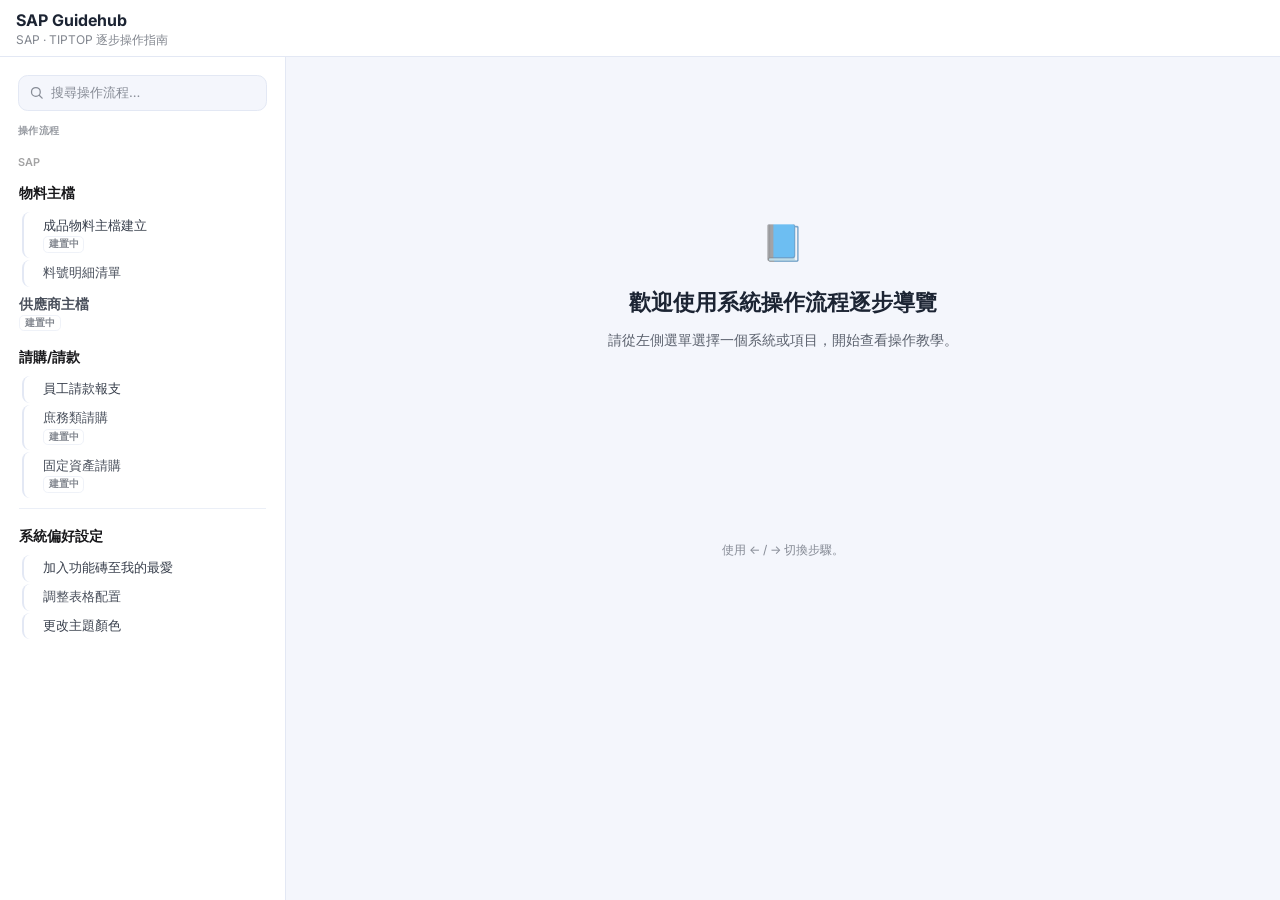
==== commit cb4c59ec: "新增搜尋欄與改善流暢度設計" ====
--- a/index.html
+++ b/index.html
@@ -67,6 +67,19 @@
       .sidebar { position: sticky; top: 57px; height: calc(100vh - 57px); transform: none; width: auto; z-index: 1; }
       .backdrop, .hamburger { display: none !important; }
     }
+
+    /* ---------- Sidebar search ---------- */
+    .sidebar-search { position: sticky; top: 0; background: var(--color-base-100); z-index: 2; padding-top: .1rem; }
+    .search-box {
+      display: flex; align-items: center; gap: .45rem;
+      background: var(--color-base-200); border: 1px solid var(--color-base-300); border-radius: .6rem;
+      padding: .45rem .65rem; transition: border-color .15s, background-color .15s;
+    }
+    .search-box svg { flex: 0 0 auto; opacity: .5; }
+    .search-box:focus-within { border-color: color-mix(in srgb, var(--color-primary) 45%, var(--color-base-300)); background: var(--color-base-100); }
+    .search-box input { border: none; outline: none; background: transparent; font-size: .82rem; width: 100%; color: inherit; }
+    .search-box input::placeholder { color: currentColor; opacity: .5; }
+    .sidebar-empty { font-size: .8rem; opacity: .55; text-align: center; padding: 1.1rem .8rem; }
 
     /* ---------- Sidebar menu ---------- */
     .menu .proc-link { display: flex; flex-direction: column; align-items: flex-start; justify-content: flex-start; text-align: left; gap: .05rem; padding: .42rem .6rem; width: 100%; box-sizing: border-box; margin: 0; }
@@ -80,6 +93,11 @@
     .menu .proc-link.ref-only .proc-name { opacity: .8; }
     .menu .proc-link .ref-badge { font-size: .6rem; font-weight: 600; opacity: .55; border: 1px solid var(--color-base-300); border-radius: .3rem; padding: 0 .3rem; margin-top: .1rem; align-self: flex-start; display: inline-block; }
     .menu .sidebar-divider { height: 1px; background: var(--color-base-300); margin: .5rem .6rem; padding: 0; opacity: .7; }
+
+    /* ---------- Wizard: step transition ---------- */
+    @keyframes wizStepIn { from { opacity: 0; transform: translateY(5px); } to { opacity: 1; transform: none; } }
+    .wiz-step-anim { animation: wizStepIn .22s cubic-bezier(.4,0,.2,1); }
+    @media (prefers-reduced-motion: reduce) { .wiz-step-anim { animation: none; } }
 
     /* ---------- Wizard: progress rail ---------- */
     .wiz-rail { display: flex; align-items: center; gap: 0; padding: .35rem .2rem; overflow-x: auto; margin-bottom: 1.1rem; }
@@ -254,6 +272,8 @@
         }).join('<span class="path-sep">›</span>');
       }
 
+      var sidebarQuery = "";
+
       function buildSidebar() {
         var groups = [];
         DATA.forEach(function (p, i) {
@@ -264,17 +284,22 @@
           if (!cat) { cat = { name: catName, items: [] }; g.cats.push(cat); }
           cat.items.push({ p: p, i: i });
         });
-        var html = '<div class="px-2 pb-2 pt-1"><div class="text-[0.65rem] font-semibold uppercase tracking-wider opacity-45">操作流程</div></div>';
+        var html = '<div class="sidebar-search px-2 pb-2 pt-1">' +
+          '<div class="search-box">' +
+          '<svg viewBox="0 0 24 24" width="15" height="15" fill="none" stroke="currentColor" stroke-width="2" stroke-linecap="round" stroke-linejoin="round"><circle cx="11" cy="11" r="7"/><path d="M21 21l-4.3-4.3"/></svg>' +
+          '<input type="text" id="sidebarSearch" placeholder="搜尋操作流程…" autocomplete="off" />' +
+          '</div></div>' +
+          '<div class="px-2 pb-2 pt-1"><div class="text-[0.65rem] font-semibold uppercase tracking-wider opacity-45">操作流程</div></div>';
         var UTILITY_CATEGORIES = ["系統偏好設定"];
         html += '<ul class="menu w-full p-0 gap-0.5">';
         groups.forEach(function (g) {
-          html += '<li class="menu-title px-2 pt-2 pb-1 text-[0.68rem] tracking-wide">' + esc(g.name) + "</li>";
+          html += '<li class="menu-title px-2 pt-2 pb-1 text-[0.68rem] tracking-wide" data-group="' + esc(g.name) + '">' + esc(g.name) + "</li>";
           g.cats.forEach(function (cat) {
-            if (cat.name && UTILITY_CATEGORIES.indexOf(cat.name) !== -1) html += '<li class="sidebar-divider"></li>';
-            if (cat.name) html += '<li class="cat-title">' + esc(cat.name) + "</li>";
+            if (cat.name && UTILITY_CATEGORIES.indexOf(cat.name) !== -1) html += '<li class="sidebar-divider" data-group="' + esc(g.name) + '" data-cat="' + esc(cat.name) + '"></li>';
+            if (cat.name) html += '<li class="cat-title" data-group="' + esc(g.name) + '" data-cat="' + esc(cat.name) + '">' + esc(cat.name) + "</li>";
             cat.items.forEach(function (o) {
               var noSteps = !o.p.steps || !o.p.steps.length;
-              html += '<li><a class="proc-link' + (cat.name ? " nested" : "") + (noSteps ? " ref-only" : "") + (o.i === active ? " active" : "") + '" data-i="' + o.i + '">' +
+              html += '<li data-group="' + esc(g.name) + '" data-cat="' + esc(cat.name) + '"><a class="proc-link' + (cat.name ? " nested" : "") + (noSteps ? " ref-only" : "") + (o.i === active ? " active" : "") + '" data-i="' + o.i + '">' +
                 '<span class="proc-name">' + esc(o.p.name) + "</span>" +
                 (o.p.code ? '<span class="proc-code">' + esc(o.p.code) + "</span>" : "") +
                 (o.p.pending ? '<span class="ref-badge">建置中</span>' : "") +
@@ -283,10 +308,46 @@
           });
         });
         html += "</ul>";
+        html += '<div class="sidebar-empty" id="sidebarEmpty" style="display:none">找不到符合的項目</div>';
         sidebar.innerHTML = html;
         sidebar.querySelectorAll(".proc-link").forEach(function (a) {
           a.addEventListener("click", function () { select(+a.dataset.i); });
         });
+        var searchEl = document.getElementById("sidebarSearch");
+        if (searchEl) {
+          searchEl.value = sidebarQuery;
+          searchEl.addEventListener("input", function () { filterSidebar(this.value); });
+        }
+        if (sidebarQuery) filterSidebar(sidebarQuery);
+      }
+
+      function filterSidebar(q) {
+        sidebarQuery = q;
+        var query = q.trim().toLowerCase();
+        var visibleGroups = {};
+        var visibleCats = {};
+        var anyVisible = !query;
+        sidebar.querySelectorAll("li[data-group]").forEach(function (li) {
+          var a = li.querySelector(".proc-link");
+          if (!a) return;
+          var name = a.querySelector(".proc-name").textContent.toLowerCase();
+          var match = !query || name.indexOf(query) !== -1;
+          li.style.display = match ? "" : "none";
+          if (match) {
+            anyVisible = true;
+            visibleGroups[li.dataset.group] = true;
+            visibleCats[li.dataset.group + "|" + li.dataset.cat] = true;
+          }
+        });
+        sidebar.querySelectorAll(".menu-title").forEach(function (li) {
+          li.style.display = (!query || visibleGroups[li.dataset.group]) ? "" : "none";
+        });
+        sidebar.querySelectorAll(".cat-title, .sidebar-divider").forEach(function (li) {
+          var key = li.dataset.group + "|" + li.dataset.cat;
+          li.style.display = (!query || visibleCats[key]) ? "" : "none";
+        });
+        var empty = document.getElementById("sidebarEmpty");
+        if (empty) empty.style.display = anyVisible ? "none" : "";
       }
 
       function renderShot(p, s, idx) {
@@ -382,7 +443,7 @@
         if (stepIndex < 0) stepIndex = 0;
         var last = stepIndex === Y - 1;
         var w = document.getElementById("wizard");
-        var h = railHtml(p) + renderStepCard(p, p.steps[stepIndex], stepIndex) + controlsHtml(p);
+        var h = '<div class="wiz-step-anim">' + railHtml(p) + renderStepCard(p, p.steps[stepIndex], stepIndex) + controlsHtml(p) + "</div>";
         // 結果區塊已依需求移除，不再顯示
         w.innerHTML = h;
 
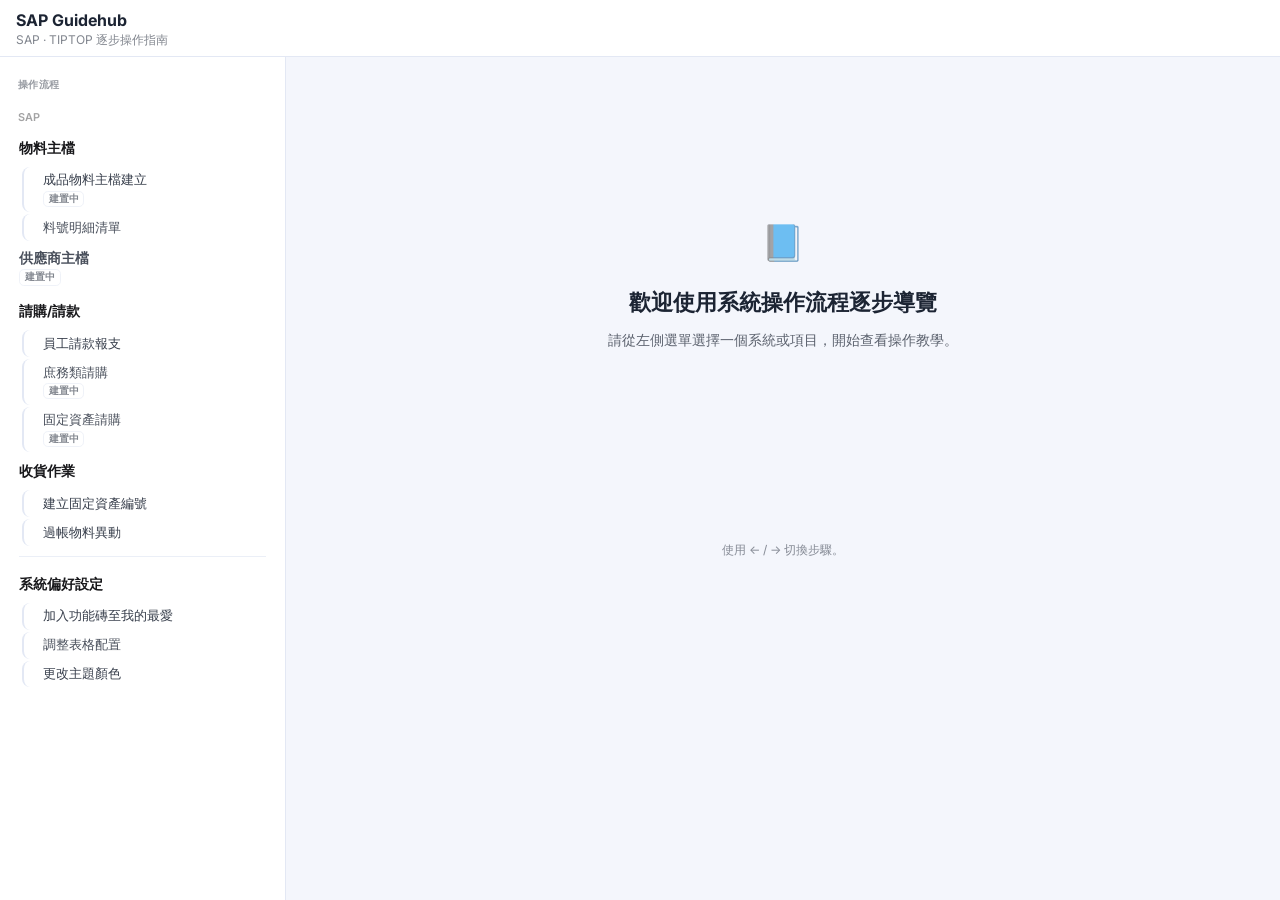
==== commit 653357a1: "Add files via upload 1.新增「固定資產建立」和「過帳物料異動」兩項之操作流程內容。 2.調整部分排版。" ====
--- a/index.html
+++ b/index.html
@@ -67,19 +67,6 @@
       .sidebar { position: sticky; top: 57px; height: calc(100vh - 57px); transform: none; width: auto; z-index: 1; }
       .backdrop, .hamburger { display: none !important; }
     }
-
-    /* ---------- Sidebar search ---------- */
-    .sidebar-search { position: sticky; top: 0; background: var(--color-base-100); z-index: 2; padding-top: .1rem; }
-    .search-box {
-      display: flex; align-items: center; gap: .45rem;
-      background: var(--color-base-200); border: 1px solid var(--color-base-300); border-radius: .6rem;
-      padding: .45rem .65rem; transition: border-color .15s, background-color .15s;
-    }
-    .search-box svg { flex: 0 0 auto; opacity: .5; }
-    .search-box:focus-within { border-color: color-mix(in srgb, var(--color-primary) 45%, var(--color-base-300)); background: var(--color-base-100); }
-    .search-box input { border: none; outline: none; background: transparent; font-size: .82rem; width: 100%; color: inherit; }
-    .search-box input::placeholder { color: currentColor; opacity: .5; }
-    .sidebar-empty { font-size: .8rem; opacity: .55; text-align: center; padding: 1.1rem .8rem; }
 
     /* ---------- Sidebar menu ---------- */
     .menu .proc-link { display: flex; flex-direction: column; align-items: flex-start; justify-content: flex-start; text-align: left; gap: .05rem; padding: .42rem .6rem; width: 100%; box-sizing: border-box; margin: 0; }
@@ -93,11 +80,6 @@
     .menu .proc-link.ref-only .proc-name { opacity: .8; }
     .menu .proc-link .ref-badge { font-size: .6rem; font-weight: 600; opacity: .55; border: 1px solid var(--color-base-300); border-radius: .3rem; padding: 0 .3rem; margin-top: .1rem; align-self: flex-start; display: inline-block; }
     .menu .sidebar-divider { height: 1px; background: var(--color-base-300); margin: .5rem .6rem; padding: 0; opacity: .7; }
-
-    /* ---------- Wizard: step transition ---------- */
-    @keyframes wizStepIn { from { opacity: 0; transform: translateY(5px); } to { opacity: 1; transform: none; } }
-    .wiz-step-anim { animation: wizStepIn .22s cubic-bezier(.4,0,.2,1); }
-    @media (prefers-reduced-motion: reduce) { .wiz-step-anim { animation: none; } }
 
     /* ---------- Wizard: progress rail ---------- */
     .wiz-rail { display: flex; align-items: center; gap: 0; padding: .35rem .2rem; overflow-x: auto; margin-bottom: 1.1rem; }
@@ -241,7 +223,7 @@
   <div class="backdrop" id="backdrop"></div>
 
   <!-- Verified procedure content (injected by build step) -->
-  <script type="application/json" id="proc-data">[{"code": "", "name": "成品物料主檔建立", "group": "SAP", "summary": "接獲新料號建立需求後，於「管理產品主檔資料」功能磚建立成品物料主檔，並依序由業務、採購、生管完成各自負責的欄位維護，最後交由財會完成評價相關設定，使該料號可正式於系統中使用。", "menuPath": "管理產品主檔資料", "prerequisites": ["已先於料號管理系統依需求產生並確認料號（含料號查重），再開始建立物料主檔。"], "steps": [{"title": "建立成品物料主檔（起始建檔）", "body": "確認系統內尚無此料號後，於「管理產品主檔資料」功能磚開始建立成品物料主檔的基本資料。", "screenshot": "管理產品主檔資料功能磚的建立畫面，顯示料號、產品類型、產品群組、說明、基礎單位等欄位。", "fields": [{"name": "料號", "value": "依料號管理系統產生並確認之編碼填入", "note": "須先完成前置條件的編碼查重程序"}, {"name": "產品類型", "value": "FERT", "note": "此 SOP 固定用於「成品」建立流程"}, {"name": "產品群組", "value": "依產品類別查找對應之產品群組代碼", "note": "依實際產品類別而定"}, {"name": "說明", "value": "依該料號之產品規格／品名填入", "note": "作為料號的顯示名稱"}, {"name": "基礎單位", "value": "依該物料實際使用之基礎計量單位填入", "note": "例如 EA、KG 等，依產品性質而定"}], "tip": ""}, {"title": "業務：維護配銷鏈資料", "body": "由業務單位於配銷鏈頁籤維護銷售組織相關欄位。", "screenshot": "配銷鏈頁籤畫面，顯示交貨工廠、銷售組織、配銷通路、項目種類群組、科目指派群組、銷售稅、利潤中心等欄位。", "fields": [{"name": "交貨工廠", "value": "T020", "note": ""}, {"name": "銷售組織", "value": "TW02", "note": ""}, {"name": "配銷通路", "value": "99", "note": ""}, {"name": "項目種類群組", "value": "NORM", "note": ""}, {"name": "科目指派群組", "value": "Z1", "note": ""}, {"name": "銷售稅", "value": "1", "note": ""}, {"name": "利潤中心", "value": "依產品所屬產品線查找對應之利潤中心代碼", "note": "依產品不同而異，非固定值"}], "tip": ""}, {"title": "採購：維護採購相關欄位", "body": "由採購單位於工廠頁籤維護採購相關資訊。", "screenshot": "工廠頁籤畫面，顯示採購群組、採購類型等欄位。", "fields": [{"name": "採購群組", "value": "依採購負責窗口／品類查找對應之採購群組代碼", "note": "依產品不同而異，非固定值"}, {"name": "採購類型", "value": "依實際採購類型代碼填入", "note": "請洽採購窗口確認正確代碼"}], "tip": ""}, {"title": "生管：維護 MRP 資料", "body": "由生管單位維護物料需求規劃（MRP）相關欄位。", "screenshot": "MRP 頁籤畫面，顯示 MRP 類型欄位。", "fields": [{"name": "MRP 類型", "value": "ND", "note": ""}], "tip": ""}, {"title": "交接財會完成評價設定", "body": "完成業務、採購、生管的欄位維護後，透過系統 Mail 通知功能通知財會單位，由財會依規定完成評價相關欄位設定與成本歸屬。此段作業屬財會專業範圍，非本流程操作者需自行填寫的部分，此處僅需完成通知交接即可。", "screenshot": "Mail 通知功能畫面，顯示通知對象與寄送按鈕。", "fields": [{"name": "通知方式", "value": "點選 MAIL 通知功能", "note": "通知財會協助完成評價頁籤設定"}], "tip": "此步驟完成即代表操作者的建檔作業告一段落，後續評價欄位設定由財會於系統內完成，不需自行操作。"}], "outcome": "財會完成評價相關欄位設定後，該成品料號即正式生效，可於系統中使用，並可接續辦理「成本估算」流程。", "category": "物料主檔", "pending": true}, {"code": "", "name": "料號明細清單", "group": "SAP", "category": "物料主檔", "summary": "可查詢既有物料號的明細資料，例如物料說明、單位、群組、庫存等基本資訊，適合日常查詢料號資訊時使用。", "menuPath": "料號明細清單", "prerequisites": [], "steps": [], "outcome": "", "images": [{"src": "images/material-list/proc-1.gif", "caption": "操作路徑示意：SAP首頁 → 搜尋「料號明細清單」→ 開啟功能磚畫面"}]}, {"code": "", "name": "供應商主檔", "group": "SAP", "summary": "此項目的操作教學尚未建置，內容將於後續補充。", "menuPath": "", "prerequisites": [], "steps": [], "outcome": "", "pending": true}, {"code": "", "name": "員工請款報支", "group": "SAP", "summary": "說明如何在「我的請購單」中建立費用類請款項目（例如差旅、交通、代墊等），並視情況一併建立對應的發票項目。以下以「新竹至南港高鐵費」為例說明。", "menuPath": "我的請購單", "prerequisites": [], "steps": [{"title": "開啟「我的請購單」並建立項目", "body": "開啟「我的請購單」功能磚，點擊右上角「建立項目」。", "screenshot": "", "images": ["images/expense-claim/step1-1.jpg"], "fields": [], "tip": ""}, {"title": "填寫費用項目的一般資訊", "body": "進入建立畫面後，依這筆費用的實際內容填寫以下欄位。以下以「6/3 新竹至南港高鐵費」為例。", "screenshot": "", "images": ["images/expense-claim/step2-1.jpg"], "fields": [{"name": "項目說明", "value": "填入這筆費用的名目", "note": "例如：6/3 新竹至南港高鐵費"}, {"name": "物料群組", "value": "開窗選擇對應類別", "note": "如：新竹南港辦公室往返高鐵費選Z004交通費、出差的交通支出選Z003差旅費"}, {"name": "期望供應商", "value": "開窗選擇「請款人」本人", "note": "指此筆費用實際請款的對象（本人），並非代為鍵單的人，可直接以中文姓名搜尋"}, {"name": "評價價格", "value": "填入發票上「未含稅」的價格", "note": "開窗選擇對應幣別代碼"}, {"name": "價格單位", "value": "1", "note": "開窗選對應單位，通常為EA"}, {"name": "已請求數量", "value": "依需求填入", "note": "開窗選對應單位，須與價格單位的單位一致"}, {"name": "交貨日期", "value": "選擇需求之日期", "note": "若為費用類請款於月初報支，日期可填月底"}, {"name": "稅額", "value": "填入發票上之「稅額」", "note": "若發票未特別寫出，需自行計算後填入"}, {"name": "總金額", "value": "填入該筆支出之總金額", "note": ""}, {"name": "筆數", "value": "依序填入 1、2、3、4...", "note": "同一筆費用與其對應的發票項目需填同一個筆數編號，詳細規則見下方提示"}, {"name": "採購群組", "value": "員工差旅請款 (A01)", "note": "開窗選擇"}, {"name": "工廠", "value": "智匯創新 (T020)", "note": "開窗選擇"}, {"name": "科目指派種類", "value": "Z", "note": "凡費用類請款「不」轉採購單者皆填Z，例如員工代墊、雜項報支、差旅費用"}], "tip": "筆數的編號邏輯：例如這張請購單要申請6筆高鐵費，每筆都有一張發票，最終送出時整份請購單就會有12個項目（6筆費用+6筆發票）。第1個項目是「6/3新竹至南港高鐵費」，筆數填1；第2個項目是它對應的「發票」，筆數也填1；第3個項目是「6/3南港至新竹高鐵費」，筆數填2；第4個項目是它對應的「發票」，筆數也填2，以此類推。"}, {"title": "在「科目指派」頁籤展開明細", "body": "切換到「科目指派」頁籤，點選該筆項目右側的「>」展開明細畫面。", "screenshot": "", "images": ["images/expense-claim/step3-1.jpg"], "fields": [], "tip": ""}, {"title": "填寫成本中心", "body": "在展開的明細畫面中填寫成本中心，「功能範圍」按Tab會自動帶出，不需手動填寫。完成後點擊右下角「套用」，回到上一個畫面（該筆費用的一般資訊）。", "screenshot": "", "images": ["images/expense-claim/step4-1.jpg"], "fields": [{"name": "成本中心", "value": "開窗選擇該筆費用發生所屬的部門", "note": "若為員工代墊費用，則選該位員工駐地辦公室所屬的成本中心（例如南港/新竹）"}, {"name": "功能範圍", "value": "按Tab自動帶出", "note": "不需手動填寫"}], "tip": ""}, {"title": "確認費用項目資訊並套用", "body": "確認前述資訊填寫無誤後，再次點擊右下角「套用」，回到該筆請購單頁面。", "screenshot": "", "images": ["images/expense-claim/step5-1.jpg"], "fields": [], "tip": ""}, {"title": "若有發票，建立對應的發票項目", "body": "若該筆費用有發票，需再建立一筆對應的發票項目：點擊「建立」，選擇「物料/服務項目」進入建立畫面。", "screenshot": "", "images": ["images/expense-claim/step6-1.jpg"], "fields": [], "tip": ""}, {"title": "填寫發票項目的一般資訊", "body": "「評價價格」「價格單位」「已請求數量」「交貨日期」這四項基本上與對應的費用項目填寫相同的資訊。「稅碼」需依照稅碼表選填對應之稅碼，下方附有稅碼對照表可參考。", "screenshot": "", "images": ["images/expense-claim/step7-1.png", "images/expense-claim/step7-2.png"], "fields": [{"name": "項目說明", "value": "比照該費用項目命名，並加註「發票」", "note": "例如：6/3 新竹至南港高鐵費 發票"}, {"name": "物料群組", "value": "TAX (台灣稅額)", "note": ""}, {"name": "期望供應商", "value": "開窗選擇「請款人」本人", "note": "指此筆費用實際請款的對象（本人），並非代為鍵單的人，可直接以中文姓名搜尋"}, {"name": "評價價格", "value": "填入該發票上之「稅額」", "note": "開窗選對應幣別代碼"}, {"name": "價格單位", "value": "1", "note": "開窗選對應單位，通常為EA"}, {"name": "已請求數量", "value": "依需求填入", "note": "開窗選對應單位，須與價格單位的單位一致"}, {"name": "交貨日期", "value": "選擇需求之日期", "note": "若為費用類請款於月初報支，日期可填月底"}, {"name": "稅碼", "value": "依稅碼表選填對應之稅碼", "note": "例如高鐵為V3，詳見下方稅碼對照表"}, {"name": "發票日期", "value": "可選費用發生日，或列印發票/憑證之日期", "note": ""}, {"name": "統一編號", "value": "填入對方之統一編號", "note": "例如高鐵費用需填入高鐵統編16446274"}, {"name": "發票號碼", "value": "填入發票號碼", "note": "若為電子發票需省去英文與數字間的「-」符號；高鐵則為憑證上卡號/票號去掉前三碼後的10位數字"}, {"name": "稅額", "value": "填入該發票上之「稅額」", "note": ""}, {"name": "總金額", "value": "填入該筆支出之總金額", "note": ""}, {"name": "筆數", "value": "填入與對應費用項目相同的筆數", "note": "規則同前一步驟的提示"}, {"name": "採購群組", "value": "員工差旅請款 (A01)", "note": "同對應的費用項目"}, {"name": "工廠", "value": "智匯創新 (T020)", "note": "同對應的費用項目"}, {"name": "科目指派種類", "value": "Z", "note": "同對應的費用項目"}], "tip": ""}, {"title": "確認發票項目資訊並套用", "body": "確認前述欄位資訊填寫無誤後，點擊右下角「套用」，回到該筆請購單頁面。", "screenshot": "", "images": ["images/expense-claim/step8-1.jpg"], "fields": [], "tip": ""}, {"title": "送出請購單", "body": "該筆請購單欲建立之項目全部建立完成且確認無誤後，至【一般資訊】處修改該張請購單的說明。\n\n右下角點擊「訂購」，即送出該筆請購單。", "screenshot": "", "images": ["images/expense-claim/step9-1.png"], "fields": [], "tip": "目前仍需進行紙本簽核流程，因此送出後還需要把請購單資訊截圖貼到公版文件，再列印出來進行紙本簽核，詳見接下來兩個步驟。"}, {"title": "搜尋並匯出請購單列印格式", "body": "搜尋「請款單明細列印–員工」功能磚，進入後使用搜尋功能找出剛剛送出、欲進行紙本簽核之請購單。", "screenshot": "", "images": ["images/expense-claim/step10-1.png", "images/expense-claim/step10-2.png", "images/expense-claim/step10-3.png", "images/expense-claim/step10-4.png"], "fields": [{"name": "顯示設定", "value": "", "note": "點擊齒輪圖示，取消勾選非必要欄位(如：建立者、CRM案號等)"}, {"name": "匯出格式", "value": "", "note": "點擊向下箭頭，選擇「匯出格式」，選擇pdf格式匯出"}], "tip": ""}, {"title": "貼至公版並列印進行紙本簽核", "body": "將匯出的畫面截圖，貼至智匯創新公版（固定格式文件），即可列印並進行紙本簽核。", "screenshot": "", "images": ["images/expense-claim/step11-1.png"], "fields": [], "attachments": [], "tip": ""}], "outcome": "請購單送出並完成紙本簽核流程後，即完成此筆費用類請款。", "category": "請購/請款"}, {"code": "", "name": "庶務類請購", "group": "SAP", "summary": "此項目的操作教學尚未建置，內容將於後續補充。", "menuPath": "", "prerequisites": [], "steps": [], "outcome": "", "pending": true, "category": "請購/請款"}, {"code": "", "name": "固定資產請購", "group": "SAP", "summary": "此項目的操作教學尚未建置，內容將於後續補充。", "menuPath": "", "prerequisites": [], "steps": [], "outcome": "", "pending": true, "category": "請購/請款"}, {"code": "", "name": "加入功能磚至我的最愛", "group": "SAP", "category": "系統偏好設定", "summary": "將常用的功能磚加入「我的最愛」，之後就能直接從SAP首頁快速進入，不需要每次都重新搜尋。", "menuPath": "", "prerequisites": [], "steps": [{"title": "從應用程式區塊進入新增功能磚的入口", "body": "在SAP首頁的「應用程式」區塊，點選「最愛」分頁。若目前還沒有加入任何項目，點選「新增應用程式」，會進入應用程式搜尋器。", "screenshot": "", "images": ["images/fav-tile/step1-1.jpg"], "fields": [], "tip": ""}, {"title": "搜尋想加入的功能磚並點選「+」加入", "body": "在應用程式搜尋器右上角的搜尋列，輸入欲加入的功能磚名稱進行搜尋。\n\n點選該項目卡片右下角的「+」，畫面會出現已加入的提示，即完成加入。", "screenshot": "", "images": ["images/fav-tile/step2-1.jpg", "images/fav-tile/step2-2.jpg"], "fields": [], "tip": ""}, {"title": "回到首頁確認", "body": "回到SAP首頁，「應用程式」區塊的「最愛」分頁底下就會出現剛剛加入的功能磚，之後可以直接點選快速進入。", "screenshot": "", "images": ["images/fav-tile/step3-1.jpg"], "fields": [], "tip": ""}, {"title": "之後還想再加入其他功能磚", "body": "同樣的方式可以重複使用：只要再回到「應用程式」區塊、點選「新增應用程式」，就能繼續搜尋並加入更多常用的功能磚。", "screenshot": "", "images": ["images/fav-tile/step4-1.jpg"], "fields": [], "tip": ""}], "outcome": ""}, {"code": "", "name": "調整表格配置", "group": "SAP", "category": "系統偏好設定", "summary": "在SAP的清單/表格畫面中，可以透過「調整配置」功能自訂表格的呈現方式，例如顯示/隱藏欄位、拖曳調整欄位順序、凍結欄位等，調整完成後也可以將設定儲存起來，下次開啟時就會沿用。", "menuPath": "", "prerequisites": [], "steps": [], "outcome": "", "images": [{"src": "images/config-adjust/proc-1.mp4", "caption": "操作示範影片：調整表格配置"}]}, {"code": "", "name": "更改主題顏色", "group": "SAP", "category": "系統偏好設定", "summary": "說明如何在SAP系統中變更介面的主題外觀樣式，依個人喜好調整顯示風格與色彩。", "menuPath": "個人頭像 > 設定 > 外觀", "prerequisites": [], "steps": [{"title": "點擊右上角頭像，進入「設定」", "body": "在SAP首頁右上角點擊個人頭像，於下拉選單中點選「設定」。", "screenshot": "", "images": ["images/theme-change/step1-1.png"], "fields": [], "tip": ""}, {"title": "於「外觀」頁籤選擇主題並儲存", "body": "進入設定頁面後，於左側選單點選「外觀」，即可在右側「主題」頁籤中選擇喜好的主題樣式，選擇完成後點擊右下角「儲存」即可套用。", "screenshot": "", "images": ["images/theme-change/step2-1.png"], "fields": [], "tip": "若想恢復系統預設主題，可選擇清單中「自動（根據您的作業系統設定）」選項。"}], "outcome": "完成儲存後，系統畫面即會依所選擇的主題樣式套用更新的顏色與風格。"}]</script>
+  <script type="application/json" id="proc-data">[{"code": "", "name": "成品物料主檔建立", "group": "SAP", "summary": "接獲新料號建立需求後，於「管理產品主檔資料」功能磚建立成品物料主檔，並依序由業務、採購、生管完成各自負責的欄位維護，最後交由財會完成評價相關設定，使該料號可正式於系統中使用。", "menuPath": "管理產品主檔資料", "prerequisites": ["已先於料號管理系統依需求產生並確認料號（含料號查重），再開始建立物料主檔。"], "steps": [{"title": "建立成品物料主檔（起始建檔）", "body": "確認系統內尚無此料號後，於「管理產品主檔資料」功能磚開始建立成品物料主檔的基本資料。", "screenshot": "管理產品主檔資料功能磚的建立畫面，顯示料號、產品類型、產品群組、說明、基礎單位等欄位。", "fields": [{"name": "料號", "value": "依料號管理系統產生並確認之編碼填入", "note": "須先完成前置條件的編碼查重程序"}, {"name": "產品類型", "value": "FERT", "note": "此 SOP 固定用於「成品」建立流程"}, {"name": "產品群組", "value": "依產品類別查找對應之產品群組代碼", "note": "依實際產品類別而定"}, {"name": "說明", "value": "依該料號之產品規格／品名填入", "note": "作為料號的顯示名稱"}, {"name": "基礎單位", "value": "依該物料實際使用之基礎計量單位填入", "note": "例如 EA、KG 等，依產品性質而定"}], "tip": ""}, {"title": "業務：維護配銷鏈資料", "body": "由業務單位於配銷鏈頁籤維護銷售組織相關欄位。", "screenshot": "配銷鏈頁籤畫面，顯示交貨工廠、銷售組織、配銷通路、項目種類群組、科目指派群組、銷售稅、利潤中心等欄位。", "fields": [{"name": "交貨工廠", "value": "T020", "note": ""}, {"name": "銷售組織", "value": "TW02", "note": ""}, {"name": "配銷通路", "value": "99", "note": ""}, {"name": "項目種類群組", "value": "NORM", "note": ""}, {"name": "科目指派群組", "value": "Z1", "note": ""}, {"name": "銷售稅", "value": "1", "note": ""}, {"name": "利潤中心", "value": "依產品所屬產品線查找對應之利潤中心代碼", "note": "依產品不同而異，非固定值"}], "tip": ""}, {"title": "採購：維護採購相關欄位", "body": "由採購單位於工廠頁籤維護採購相關資訊。", "screenshot": "工廠頁籤畫面，顯示採購群組、採購類型等欄位。", "fields": [{"name": "採購群組", "value": "依採購負責窗口／品類查找對應之採購群組代碼", "note": "依產品不同而異，非固定值"}, {"name": "採購類型", "value": "依實際採購類型代碼填入", "note": "請洽採購窗口確認正確代碼"}], "tip": ""}, {"title": "生管：維護 MRP 資料", "body": "由生管單位維護物料需求規劃（MRP）相關欄位。", "screenshot": "MRP 頁籤畫面，顯示 MRP 類型欄位。", "fields": [{"name": "MRP 類型", "value": "ND", "note": ""}], "tip": ""}, {"title": "交接財會完成評價設定", "body": "完成業務、採購、生管的欄位維護後，透過系統 Mail 通知功能通知財會單位，由財會依規定完成評價相關欄位設定與成本歸屬。此段作業屬財會專業範圍，非本流程操作者需自行填寫的部分，此處僅需完成通知交接即可。", "screenshot": "Mail 通知功能畫面，顯示通知對象與寄送按鈕。", "fields": [{"name": "通知方式", "value": "點選 MAIL 通知功能", "note": "通知財會協助完成評價頁籤設定"}], "tip": "此步驟完成即代表操作者的建檔作業告一段落，後續評價欄位設定由財會於系統內完成，不需自行操作。"}], "outcome": "財會完成評價相關欄位設定後，該成品料號即正式生效，可於系統中使用，並可接續辦理「成本估算」流程。", "category": "物料主檔", "pending": true}, {"code": "", "name": "料號明細清單", "group": "SAP", "category": "物料主檔", "summary": "可查詢既有物料號的明細資料，例如物料說明、單位、群組、庫存等基本資訊，適合日常查詢料號資訊時使用。", "menuPath": "料號明細清單", "prerequisites": [], "steps": [], "outcome": "", "images": [{"src": "images/material-list/proc-1.gif", "caption": "操作路徑示意：SAP首頁 → 搜尋「料號明細清單」→ 開啟功能磚畫面"}]}, {"code": "", "name": "供應商主檔", "group": "SAP", "summary": "此項目的操作教學尚未建置，內容將於後續補充。", "menuPath": "", "prerequisites": [], "steps": [], "outcome": "", "pending": true}, {"code": "", "name": "員工請款報支", "group": "SAP", "summary": "說明如何在「我的請購單」中建立費用類請款項目（例如差旅、交通、代墊等），並視情況一併建立對應的發票項目。以下以「新竹至南港高鐵費」為例說明。", "menuPath": "我的請購單", "prerequisites": [], "steps": [{"title": "開啟「我的請購單」並建立項目", "body": "開啟「我的請購單」功能磚，點擊右上角「建立項目」。", "screenshot": "", "images": ["images/expense-claim/step1-1.jpg"], "fields": [], "tip": ""}, {"title": "填寫費用項目的一般資訊", "body": "進入建立畫面後，依這筆費用的實際內容填寫以下欄位。以下以「6/3 新竹至南港高鐵費」為例。", "screenshot": "", "images": ["images/expense-claim/step2-1.jpg"], "fields": [{"name": "項目說明", "value": "填入這筆費用的名目", "note": "例如：6/3 新竹至南港高鐵費"}, {"name": "物料群組", "value": "開窗選擇對應類別", "note": "如：新竹南港辦公室往返高鐵費選Z004交通費、出差的交通支出選Z003差旅費"}, {"name": "期望供應商", "value": "開窗選擇「請款人」本人", "note": "指此筆費用實際請款的對象（本人），並非代為鍵單的人，可直接以中文姓名搜尋"}, {"name": "評價價格", "value": "填入發票上「未含稅」的價格", "note": "開窗選擇對應幣別代碼"}, {"name": "價格單位", "value": "1", "note": "開窗選對應單位，通常為EA"}, {"name": "已請求數量", "value": "依需求填入", "note": "開窗選對應單位，須與價格單位的單位一致"}, {"name": "交貨日期", "value": "選擇需求之日期", "note": "若為費用類請款於月初報支，日期可填月底"}, {"name": "稅額", "value": "填入發票上之「稅額」", "note": "若發票未特別寫出，需自行計算後填入"}, {"name": "總金額", "value": "填入該筆支出之總金額", "note": ""}, {"name": "筆數", "value": "依序填入 1、2、3、4...", "note": "同一筆費用與其對應的發票項目需填同一個筆數編號，詳細規則見下方提示"}, {"name": "採購群組", "value": "員工差旅請款 (A01)", "note": "開窗選擇"}, {"name": "工廠", "value": "智匯創新 (T020)", "note": "開窗選擇"}, {"name": "科目指派種類", "value": "Z", "note": "凡費用類請款「不」轉採購單者皆填Z，例如員工代墊、雜項報支、差旅費用"}], "tip": "筆數的編號邏輯：例如這張請購單要申請6筆高鐵費，每筆都有一張發票，最終送出時整份請購單就會有12個項目（6筆費用+6筆發票）。第1個項目是「6/3新竹至南港高鐵費」，筆數填1；第2個項目是它對應的「發票」，筆數也填1；第3個項目是「6/3南港至新竹高鐵費」，筆數填2；第4個項目是它對應的「發票」，筆數也填2，以此類推。"}, {"title": "在「科目指派」頁籤展開明細", "body": "切換到「科目指派」頁籤，點選該筆項目右側的「>」展開明細畫面。", "screenshot": "", "images": ["images/expense-claim/step3-1.jpg"], "fields": [], "tip": ""}, {"title": "填寫成本中心", "body": "在展開的明細畫面中填寫成本中心，「功能範圍」按Tab會自動帶出，不需手動填寫。完成後點擊右下角「套用」，回到上一個畫面（該筆費用的一般資訊）。", "screenshot": "", "images": ["images/expense-claim/step4-1.jpg"], "fields": [{"name": "成本中心", "value": "開窗選擇該筆費用發生所屬的部門", "note": "若為員工代墊費用，則選該位員工駐地辦公室所屬的成本中心（例如南港/新竹）"}, {"name": "功能範圍", "value": "按Tab自動帶出", "note": "不需手動填寫"}], "tip": ""}, {"title": "確認費用項目資訊並套用", "body": "確認前述資訊填寫無誤後，再次點擊右下角「套用」，回到該筆請購單頁面。", "screenshot": "", "images": ["images/expense-claim/step5-1.jpg"], "fields": [], "tip": ""}, {"title": "若有發票，建立對應的發票項目", "body": "若該筆費用有發票，需再建立一筆對應的發票項目：點擊「建立」，選擇「物料/服務項目」進入建立畫面。", "screenshot": "", "images": ["images/expense-claim/step6-1.jpg"], "fields": [], "tip": ""}, {"title": "填寫發票項目的一般資訊", "body": "「評價價格」「價格單位」「已請求數量」「交貨日期」這四項基本上與對應的費用項目填寫相同的資訊。「稅碼」需依照稅碼表選填對應之稅碼，下方附有稅碼對照表可參考。", "screenshot": "", "images": ["images/expense-claim/step7-1.jpg", "images/expense-claim/step7-2.png"], "fields": [{"name": "項目說明", "value": "比照該費用項目命名，並加註「發票」", "note": "例如：6/3 新竹至南港高鐵費 發票"}, {"name": "物料群組", "value": "TAX (台灣稅額)", "note": ""}, {"name": "期望供應商", "value": "開窗選擇「請款人」本人", "note": "指此筆費用實際請款的對象（本人），並非代為鍵單的人，可直接以中文姓名搜尋"}, {"name": "評價價格", "value": "填入該發票上之「稅額」", "note": "開窗選對應幣別代碼"}, {"name": "價格單位", "value": "1", "note": "開窗選對應單位，通常為EA"}, {"name": "已請求數量", "value": "依需求填入", "note": "開窗選對應單位，須與價格單位的單位一致"}, {"name": "交貨日期", "value": "選擇需求之日期", "note": "若為費用類請款於月初報支，日期可填月底"}, {"name": "稅碼", "value": "依稅碼表選填對應之稅碼", "note": "例如高鐵為V3，詳見下方稅碼對照表"}, {"name": "發票日期", "value": "可選費用發生日，或列印發票/憑證之日期", "note": ""}, {"name": "統一編號", "value": "填入對方之統一編號", "note": "例如高鐵費用需填入高鐵統編16446274"}, {"name": "發票號碼", "value": "填入發票號碼", "note": "若為電子發票需省去英文與數字間的「-」符號；高鐵則為憑證上卡號/票號去掉前三碼後的10位數字"}, {"name": "稅額", "value": "填入該發票上之「稅額」", "note": ""}, {"name": "總金額", "value": "填入該筆支出之總金額", "note": ""}, {"name": "筆數", "value": "填入與對應費用項目相同的筆數", "note": "規則同前一步驟的提示"}, {"name": "採購群組", "value": "員工差旅請款 (A01)", "note": "同對應的費用項目"}, {"name": "工廠", "value": "智匯創新 (T020)", "note": "同對應的費用項目"}, {"name": "科目指派種類", "value": "Z", "note": "同對應的費用項目"}], "tip": ""}, {"title": "確認發票項目資訊並套用", "body": "確認前述欄位資訊填寫無誤後，點擊右下角「套用」，回到該筆請購單頁面。", "screenshot": "", "images": ["images/expense-claim/step8-1.jpg"], "fields": [], "tip": ""}, {"title": "送出請購單", "body": "該筆請購單欲建立之項目全部建立完成且確認無誤後，至【一般資訊】處修改該張請購單的說明。\n\n右下角點擊「訂購」，即送出該筆請購單。", "screenshot": "", "images": ["images/expense-claim/step9-1.png", "images/expense-claim/step9-2.png"], "fields": [], "tip": "目前仍需進行紙本簽核流程，因此送出後還需要把請購單資訊截圖貼到公版文件，再列印出來進行紙本簽核，詳見接下來兩個步驟。"}, {"title": "搜尋並匯出請購單列印格式", "body": "搜尋「請款單明細列印–員工」功能磚，進入後使用搜尋功能找出剛剛送出、欲進行紙本簽核之請購單。\n\n點擊清單右上角的齒輪圖示，開啟顯示設定，取消勾選非必要欄位（如：建立者、CRM案號等），僅保留需要的欄位。\n\n接著點擊清單右上角的向下箭頭，選擇「匯出格式」。\n\n於彈出的視窗中將格式選擇為「可攜式文件格式 (*.pdf)」，並匯出PDF格式的檔案。", "screenshot": "", "images": ["images/expense-claim/step10-1.png", "images/expense-claim/step10-2.png", "images/expense-claim/step10-3.png", "images/expense-claim/step10-4.png"], "fields": [], "tip": ""}, {"title": "貼至公版並列印進行紙本簽核", "body": "將匯出的畫面截圖，貼至智匯創新公版（固定格式文件），即可列印並進行紙本簽核。", "screenshot": "", "images": ["images/expense-claim/step11-1.png"], "fields": [], "attachments": [], "tip": ""}], "outcome": "請購單送出並完成紙本簽核流程後，即完成此筆費用類請款。", "category": "請購/請款"}, {"code": "", "name": "庶務類請購", "group": "SAP", "summary": "此項目的操作教學尚未建置，內容將於後續補充。", "menuPath": "", "prerequisites": [], "steps": [], "outcome": "", "pending": true, "category": "請購/請款"}, {"code": "", "name": "固定資產請購", "group": "SAP", "summary": "此項目的操作教學尚未建置，內容將於後續補充。", "menuPath": "", "prerequisites": [], "steps": [], "outcome": "", "pending": true, "category": "請購/請款"}, {"code": "", "name": "建立固定資產編號", "group": "SAP", "category": "收貨作業", "summary": "採購單位完成採購後，若本次採購項目屬於固定資產，須先透過「管理固定資產」功能磚建立主資產、取得資產編號，後續辦理「過帳物料異動」（收貨）時會用到此編號。", "menuPath": "管理固定資產", "prerequisites": ["已先判斷本次採購項目屬於固定資產，需建立資產編號後才能進行後續收貨作業；若非固定資產則不需此步驟。"], "steps": [{"title": "開啟「管理固定資產」並建立主資產", "body": "開啟「管理固定資產」功能磚，進入畫面後點選「建立」，選擇「建立主資產」。", "screenshot": "", "images": ["images/fixed-asset/step1-1.png", "images/fixed-asset/step1-2.png"], "fields": [], "tip": ""}, {"title": "選擇公司代碼與資產類別", "body": "於彈出的「建立主要資產」視窗中，「公司代碼」與「資產類別」欄位皆需開窗選擇，請依本次採購實際歸屬之公司別及資產類別填入，確認無誤後點擊右下角「確定」。", "screenshot": "", "images": ["images/fixed-asset/step2-1.png"], "fields": [{"name": "公司代碼", "value": "開窗選擇欲建立資產之公司別", "note": "例如智匯創新為 TW02"}, {"name": "資產類別", "value": "開窗選擇對應之資產類別代碼", "note": "例如 2000，依實際資產種類而定"}], "tip": ""}, {"title": "填寫資產基本資料並建立", "body": "進入資產主檔資料畫面後，依實際採購內容填寫以下欄位，確認無誤後點擊右下角「建立」。", "screenshot": "", "images": ["images/fixed-asset/step3-1.png"], "fields": [{"name": "資產說明", "value": "簡要說明該項資產的品項與規格", "note": "以利日後辨識，例如「機器設備－○○型號」"}, {"name": "基礎計量單位", "value": "依採購單上所標示之單位填入", "note": "須與採購單一致，例如 EA（每個）"}, {"name": "利潤中心", "value": "依實際使用／歸屬單位查找對應之利潤中心代碼", "note": "依資產不同而異"}, {"name": "分部", "value": "依實際歸屬區段查找對應之分部代碼", "note": "依資產不同而異"}], "tip": ""}], "outcome": "建立完成後，系統會產生一組固定資產編號（例如 $26000000039-0000），請先記下此編號，後續辦理「過帳物料異動」（收貨）時會需要用到。"}, {"code": "", "name": "過帳物料異動", "group": "SAP", "category": "收貨作業", "summary": "採購單位完成採購、貨品送達後，依採購單於「過帳物料異動」功能磚辦理收貨過帳，並列印單據交付採購存查。", "menuPath": "過帳物料異動", "prerequisites": ["已完成請購／請款審核流程，且採購單位已確認到貨，準備進行收貨。", "若本次採購項目屬於固定資產，需先完成「建立固定資產編號」流程並取得資產編號。"], "steps": [{"title": "開啟「過帳物料異動」功能磚", "body": "開啟「過帳物料異動」功能磚。", "screenshot": "", "images": ["images/goods-receipt/step1-1.png"], "fields": [], "tip": ""}, {"title": "選擇收貨類型並輸入採購單號", "body": "於畫面上方的下拉式選單分別選擇「收貨」與「採購單」，並於欄位中輸入欲收貨之採購單號，接著於右側欄位輸入異動代號101。\n\n按Enter，系統將自動帶入該張採購單的內容。", "screenshot": "", "images": ["images/goods-receipt/step2-1.png"], "fields": [], "tip": ""}, {"title": "確認項目資訊並過帳", "body": "確認系統帶入的項目內容無誤後，於畫面左下角勾選「項目確定」，再點擊「過帳」按鈕即完成過帳。\n\n系統會產生一組「物料文件號碼」，請先記下待用。", "screenshot": "", "images": ["images/goods-receipt/step3-1.jpg"], "fields": [], "tip": ""}, {"title": "查詢該筆單據並開啟輸出", "body": "由於此筆單據需要列印出來交付採購，請依以下方式查詢並開啟輸出：\n\n同樣開啟「過帳物料異動」功能磚，於畫面上方的下拉式選單選擇「顯示」與「物料文件」，輸入剛才記下待用的物料文件號碼\n\n按Enter，即可查出該筆單據。\n\n接著點選下方「輸出」頁籤，再點擊「顯示輸出」。", "screenshot": "", "images": ["images/goods-receipt/step4-1.png", "images/goods-receipt/step4-2.png"], "fields": [], "tip": ""}, {"title": "選擇輸出項目並顯示文件", "body": "選取第六項，再點擊上方「顯示文件」。", "screenshot": "", "images": ["images/goods-receipt/step5-1.png"], "fields": [], "tip": ""}, {"title": "列印單據並註記相關資訊", "body": "確認文件內容無誤後即可列印。列印出紙本後，請將先前建立的固定資產編號註記於單據上，保管部門也可以視情況一併寫上。", "screenshot": "", "images": ["images/goods-receipt/step6-1.png"], "fields": [], "tip": ""}], "outcome": "完成過帳並列印單據後，即完成本次採購的收貨作業；列印出的單據（連同固定資產編號，如適用）將交付採購單位存查。"}, {"code": "", "name": "加入功能磚至我的最愛", "group": "SAP", "category": "系統偏好設定", "summary": "將常用的功能磚加入「我的最愛」，之後就能直接從SAP首頁快速進入，不需要每次都重新搜尋。", "menuPath": "", "prerequisites": [], "steps": [{"title": "從應用程式區塊進入新增功能磚的入口", "body": "在SAP首頁的「應用程式」區塊，點選「最愛」分頁。若目前還沒有加入任何項目，點選「新增應用程式」，會進入應用程式搜尋器。", "screenshot": "", "images": ["images/fav-tile/step1-1.jpg"], "fields": [], "tip": ""}, {"title": "搜尋想加入的功能磚並點選「+」加入", "body": "在應用程式搜尋器右上角的搜尋列，輸入欲加入的功能磚名稱進行搜尋。\n\n點選該項目卡片右下角的「+」，畫面會出現已加入的提示，即完成加入。", "screenshot": "", "images": ["images/fav-tile/step2-1.jpg", "images/fav-tile/step2-2.jpg"], "fields": [], "tip": ""}, {"title": "回到首頁確認", "body": "回到SAP首頁，「應用程式」區塊的「最愛」分頁底下就會出現剛剛加入的功能磚，之後可以直接點選快速進入。", "screenshot": "", "images": ["images/fav-tile/step3-1.jpg"], "fields": [], "tip": ""}, {"title": "之後還想再加入其他功能磚", "body": "同樣的方式可以重複使用：只要再回到「應用程式」區塊、點選「新增應用程式」，就能繼續搜尋並加入更多常用的功能磚。", "screenshot": "", "images": ["images/fav-tile/step4-1.jpg"], "fields": [], "tip": ""}], "outcome": ""}, {"code": "", "name": "調整表格配置", "group": "SAP", "category": "系統偏好設定", "summary": "在SAP的清單/表格畫面中，可以透過「調整配置」功能自訂表格的呈現方式，例如顯示/隱藏欄位、拖曳調整欄位順序、凍結欄位等，調整完成後也可以將設定儲存起來，下次開啟時就會沿用。", "menuPath": "", "prerequisites": [], "steps": [], "outcome": "", "images": [{"src": "images/config-adjust/proc-1.mp4", "caption": "操作示範影片：調整表格配置"}]}, {"code": "", "name": "更改主題顏色", "group": "SAP", "category": "系統偏好設定", "summary": "說明如何在SAP系統中變更介面的主題外觀樣式，依個人喜好調整顯示風格與色彩。", "menuPath": "個人頭像 > 設定 > 外觀", "prerequisites": [], "steps": [{"title": "點擊右上角頭像，進入「設定」", "body": "在SAP首頁右上角點擊個人頭像，於下拉選單中點選「設定」。", "screenshot": "", "images": ["images/theme-change/step1-1.png"], "fields": [], "tip": ""}, {"title": "於「外觀」頁籤選擇主題並儲存", "body": "進入設定頁面後，於左側選單點選「外觀」，即可在右側「主題」頁籤中選擇喜好的主題樣式，選擇完成後點擊右下角「儲存」即可套用。", "screenshot": "", "images": ["images/theme-change/step2-1.png"], "fields": [], "tip": "若想恢復系統預設主題，可選擇清單中「自動（根據您的作業系統設定）」選項。"}], "outcome": "完成儲存後，系統畫面即會依所選擇的主題樣式套用更新的顏色與風格。"}]</script>
 
   <script>
     (function () {
@@ -271,8 +253,6 @@
           return '<span class="path-seg">' + esc(s.trim()) + "</span>";
         }).join('<span class="path-sep">›</span>');
       }
-
-      var sidebarQuery = "";
 
       function buildSidebar() {
         var groups = [];
@@ -284,22 +264,17 @@
           if (!cat) { cat = { name: catName, items: [] }; g.cats.push(cat); }
           cat.items.push({ p: p, i: i });
         });
-        var html = '<div class="sidebar-search px-2 pb-2 pt-1">' +
-          '<div class="search-box">' +
-          '<svg viewBox="0 0 24 24" width="15" height="15" fill="none" stroke="currentColor" stroke-width="2" stroke-linecap="round" stroke-linejoin="round"><circle cx="11" cy="11" r="7"/><path d="M21 21l-4.3-4.3"/></svg>' +
-          '<input type="text" id="sidebarSearch" placeholder="搜尋操作流程…" autocomplete="off" />' +
-          '</div></div>' +
-          '<div class="px-2 pb-2 pt-1"><div class="text-[0.65rem] font-semibold uppercase tracking-wider opacity-45">操作流程</div></div>';
+        var html = '<div class="px-2 pb-2 pt-1"><div class="text-[0.65rem] font-semibold uppercase tracking-wider opacity-45">操作流程</div></div>';
         var UTILITY_CATEGORIES = ["系統偏好設定"];
         html += '<ul class="menu w-full p-0 gap-0.5">';
         groups.forEach(function (g) {
-          html += '<li class="menu-title px-2 pt-2 pb-1 text-[0.68rem] tracking-wide" data-group="' + esc(g.name) + '">' + esc(g.name) + "</li>";
+          html += '<li class="menu-title px-2 pt-2 pb-1 text-[0.68rem] tracking-wide">' + esc(g.name) + "</li>";
           g.cats.forEach(function (cat) {
-            if (cat.name && UTILITY_CATEGORIES.indexOf(cat.name) !== -1) html += '<li class="sidebar-divider" data-group="' + esc(g.name) + '" data-cat="' + esc(cat.name) + '"></li>';
-            if (cat.name) html += '<li class="cat-title" data-group="' + esc(g.name) + '" data-cat="' + esc(cat.name) + '">' + esc(cat.name) + "</li>";
+            if (cat.name && UTILITY_CATEGORIES.indexOf(cat.name) !== -1) html += '<li class="sidebar-divider"></li>';
+            if (cat.name) html += '<li class="cat-title">' + esc(cat.name) + "</li>";
             cat.items.forEach(function (o) {
               var noSteps = !o.p.steps || !o.p.steps.length;
-              html += '<li data-group="' + esc(g.name) + '" data-cat="' + esc(cat.name) + '"><a class="proc-link' + (cat.name ? " nested" : "") + (noSteps ? " ref-only" : "") + (o.i === active ? " active" : "") + '" data-i="' + o.i + '">' +
+              html += '<li><a class="proc-link' + (cat.name ? " nested" : "") + (noSteps ? " ref-only" : "") + (o.i === active ? " active" : "") + '" data-i="' + o.i + '">' +
                 '<span class="proc-name">' + esc(o.p.name) + "</span>" +
                 (o.p.code ? '<span class="proc-code">' + esc(o.p.code) + "</span>" : "") +
                 (o.p.pending ? '<span class="ref-badge">建置中</span>' : "") +
@@ -308,46 +283,10 @@
           });
         });
         html += "</ul>";
-        html += '<div class="sidebar-empty" id="sidebarEmpty" style="display:none">找不到符合的項目</div>';
         sidebar.innerHTML = html;
         sidebar.querySelectorAll(".proc-link").forEach(function (a) {
           a.addEventListener("click", function () { select(+a.dataset.i); });
         });
-        var searchEl = document.getElementById("sidebarSearch");
-        if (searchEl) {
-          searchEl.value = sidebarQuery;
-          searchEl.addEventListener("input", function () { filterSidebar(this.value); });
-        }
-        if (sidebarQuery) filterSidebar(sidebarQuery);
-      }
-
-      function filterSidebar(q) {
-        sidebarQuery = q;
-        var query = q.trim().toLowerCase();
-        var visibleGroups = {};
-        var visibleCats = {};
-        var anyVisible = !query;
-        sidebar.querySelectorAll("li[data-group]").forEach(function (li) {
-          var a = li.querySelector(".proc-link");
-          if (!a) return;
-          var name = a.querySelector(".proc-name").textContent.toLowerCase();
-          var match = !query || name.indexOf(query) !== -1;
-          li.style.display = match ? "" : "none";
-          if (match) {
-            anyVisible = true;
-            visibleGroups[li.dataset.group] = true;
-            visibleCats[li.dataset.group + "|" + li.dataset.cat] = true;
-          }
-        });
-        sidebar.querySelectorAll(".menu-title").forEach(function (li) {
-          li.style.display = (!query || visibleGroups[li.dataset.group]) ? "" : "none";
-        });
-        sidebar.querySelectorAll(".cat-title, .sidebar-divider").forEach(function (li) {
-          var key = li.dataset.group + "|" + li.dataset.cat;
-          li.style.display = (!query || visibleCats[key]) ? "" : "none";
-        });
-        var empty = document.getElementById("sidebarEmpty");
-        if (empty) empty.style.display = anyVisible ? "none" : "";
       }
 
       function renderShot(p, s, idx) {
@@ -443,7 +382,7 @@
         if (stepIndex < 0) stepIndex = 0;
         var last = stepIndex === Y - 1;
         var w = document.getElementById("wizard");
-        var h = '<div class="wiz-step-anim">' + railHtml(p) + renderStepCard(p, p.steps[stepIndex], stepIndex) + controlsHtml(p) + "</div>";
+        var h = railHtml(p) + renderStepCard(p, p.steps[stepIndex], stepIndex) + controlsHtml(p);
         // 結果區塊已依需求移除，不再顯示
         w.innerHTML = h;
 
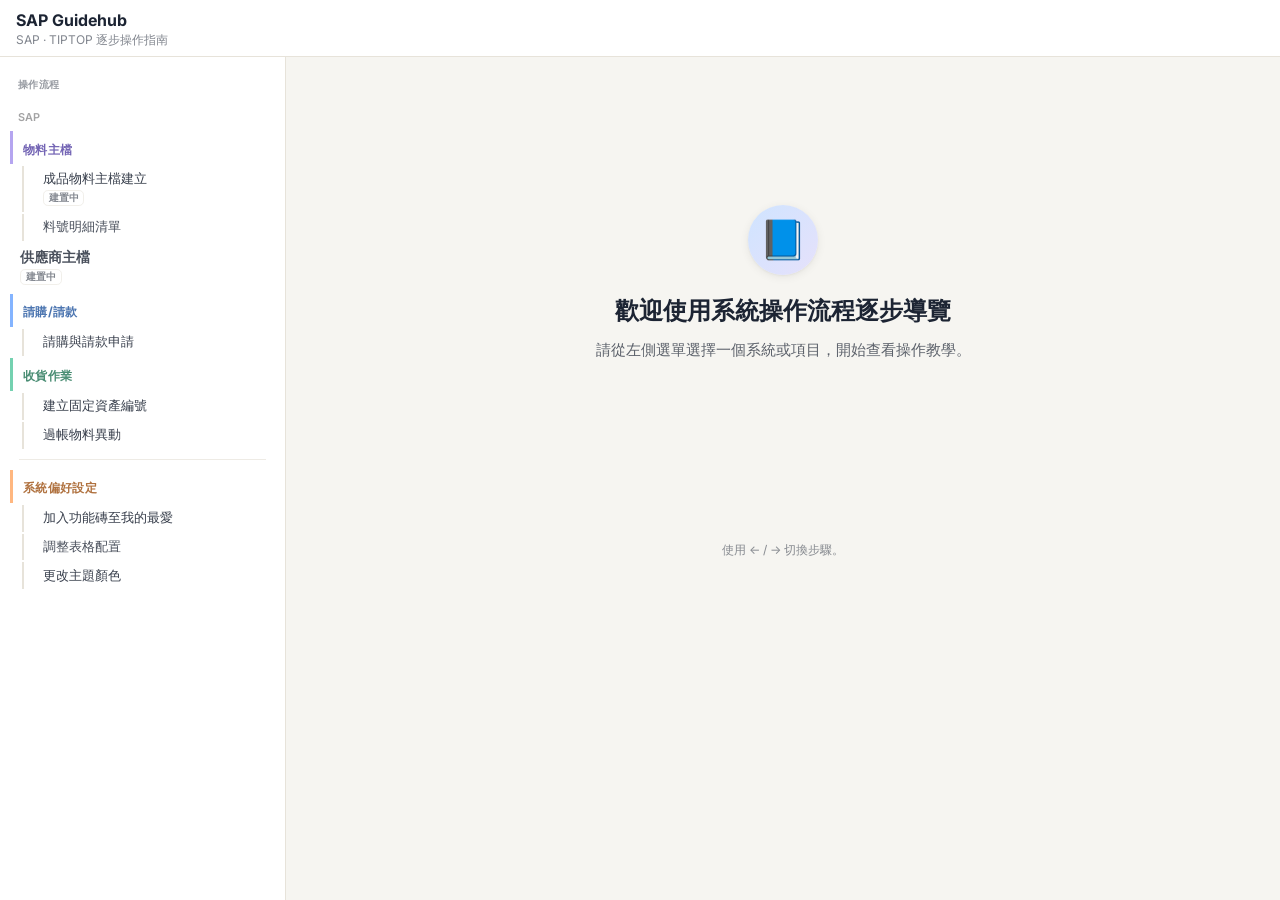
==== commit e25ef8dc: "Add files via upload 1.請購請款編寫完成，並整合成互動式模塊。 2.平台整體視覺設計調整。" ====
--- a/index.html
+++ b/index.html
@@ -6,191 +6,14 @@
   <title>系統操作流程逐步導覽</title>
 
   <!-- Compiled Tailwind v4 + daisyUI v5 (built from src.css; no runtime CSS compilation) -->
-<style>
-/*! tailwindcss v4.3.1 | MIT License | https://tailwindcss.com */
-@layer properties{@supports (((-webkit-hyphens:none)) and (not (margin-trim:inline))) or ((-moz-orient:inline) and (not (color:rgb(from red r g b)))){*,:before,:after,::backdrop{--tw-rotate-x:initial;--tw-rotate-y:initial;--tw-rotate-z:initial;--tw-skew-x:initial;--tw-skew-y:initial;--tw-border-style:solid;--tw-leading:initial;--tw-font-weight:initial;--tw-tracking:initial;--tw-shadow:0 0 #0000;--tw-shadow-color:initial;--tw-shadow-alpha:100%;--tw-inset-shadow:0 0 #0000;--tw-inset-shadow-color:initial;--tw-inset-shadow-alpha:100%;--tw-ring-color:initial;--tw-ring-shadow:0 0 #0000;--tw-inset-ring-color:initial;--tw-inset-ring-shadow:0 0 #0000;--tw-ring-inset:initial;--tw-ring-offset-width:0px;--tw-ring-offset-color:#fff;--tw-ring-offset-shadow:0 0 #0000}}}@layer theme{:root,:host{--font-sans:ui-sans-serif, system-ui, sans-serif, "Apple Color Emoji", "Segoe UI Emoji", "Segoe UI Symbol", "Noto Color Emoji";--font-mono:ui-monospace, SFMono-Regular, Menlo, Monaco, Consolas, "Liberation Mono", "Courier New", monospace;--color-black:#000;--spacing:.25rem;--container-3xl:48rem;--text-xs:.75rem;--text-xs--line-height:calc(1 / .75);--text-sm:.875rem;--text-sm--line-height:calc(1.25 / .875);--text-base:1rem;--text-base--line-height:calc(1.5 / 1);--text-lg:1.125rem;--text-lg--line-height:calc(1.75 / 1.125);--text-2xl:1.5rem;--text-2xl--line-height:calc(2 / 1.5);--font-weight-medium:500;--font-weight-semibold:600;--font-weight-bold:700;--tracking-wide:.025em;--tracking-wider:.05em;--leading-tight:1.25;--default-transition-duration:.15s;--default-transition-timing-function:cubic-bezier(.4, 0, .2, 1);--default-font-family:var(--font-sans);--default-mono-font-family:var(--font-mono)}}@layer base{*,:after,:before,::backdrop{box-sizing:border-box;border:0 solid;margin:0;padding:0}::file-selector-button{box-sizing:border-box;border:0 solid;margin:0;padding:0}html,:host{-webkit-text-size-adjust:100%;tab-size:4;line-height:1.5;font-family:var(--default-font-family,ui-sans-serif, system-ui, sans-serif, "Apple Color Emoji", "Segoe UI Emoji", "Segoe UI Symbol", "Noto Color Emoji");font-feature-settings:var(--default-font-feature-settings,normal);font-variation-settings:var(--default-font-variation-settings,normal);-webkit-tap-highlight-color:transparent}hr{height:0;color:inherit;border-top-width:1px}abbr:where([title]){-webkit-text-decoration:underline dotted;text-decoration:underline dotted}h1,h2,h3,h4,h5,h6{font-size:inherit;font-weight:inherit}a{color:inherit;-webkit-text-decoration:inherit;-webkit-text-decoration:inherit;-webkit-text-decoration:inherit;text-decoration:inherit}b,strong{font-weight:bolder}code,kbd,samp,pre{font-family:var(--default-mono-font-family,ui-monospace, SFMono-Regular, Menlo, Monaco, Consolas, "Liberation Mono", "Courier New", monospace);font-feature-settings:var(--default-mono-font-feature-settings,normal);font-variation-settings:var(--default-mono-font-variation-settings,normal);font-size:1em}small{font-size:80%}sub,sup{vertical-align:baseline;font-size:75%;line-height:0;position:relative}sub{bottom:-.25em}sup{top:-.5em}table{text-indent:0;border-color:inherit;border-collapse:collapse}:-moz-focusring{outline:auto}progress{vertical-align:baseline}summary{display:list-item}ol,ul,menu{list-style:none}img,svg,video,canvas,audio,iframe,embed,object{vertical-align:middle;display:block}img,video{max-width:100%;height:auto}button,input,select,optgroup,textarea{font:inherit;font-feature-settings:inherit;font-variation-settings:inherit;letter-spacing:inherit;color:inherit;opacity:1;background-color:#0000;border-radius:0}::file-selector-button{font:inherit;font-feature-settings:inherit;font-variation-settings:inherit;letter-spacing:inherit;color:inherit;opacity:1;background-color:#0000;border-radius:0}:where(select:is([multiple],[size])) optgroup{font-weight:bolder}:where(select:is([multiple],[size])) optgroup option{padding-inline-start:20px}::file-selector-button{margin-inline-end:4px}::placeholder{opacity:1}@supports (not ((-webkit-appearance:-apple-pay-button))) or (contain-intrinsic-size:1px){::placeholder{color:currentColor}@supports (color:color-mix(in lab, red, red)){::placeholder{color:color-mix(in oklab, currentcolor 50%, transparent)}}}textarea{resize:vertical}::-webkit-search-decoration{-webkit-appearance:none}::-webkit-date-and-time-value{min-height:1lh;text-align:inherit}::-webkit-datetime-edit{display:inline-flex}::-webkit-datetime-edit-fields-wrapper{padding:0}::-webkit-datetime-edit{padding-block:0}::-webkit-datetime-edit-year-field{padding-block:0}::-webkit-datetime-edit-month-field{padding-block:0}::-webkit-datetime-edit-day-field{padding-block:0}::-webkit-datetime-edit-hour-field{padding-block:0}::-webkit-datetime-edit-minute-field{padding-block:0}::-webkit-datetime-edit-second-field{padding-block:0}::-webkit-datetime-edit-millisecond-field{padding-block:0}::-webkit-datetime-edit-meridiem-field{padding-block:0}::-webkit-calendar-picker-indicator{line-height:1}:-moz-ui-invalid{box-shadow:none}button,input:where([type=button],[type=reset],[type=submit]){appearance:button}::file-selector-button{appearance:button}::-webkit-inner-spin-button{height:auto}::-webkit-outer-spin-button{height:auto}[hidden]:where(:not([hidden=until-found])){display:none!important}:where(:root),:root:has(input.theme-controller[value=light]:checked),[data-theme=light]{color-scheme:light;--color-base-100:oklch(100% 0 0);--color-base-200:oklch(98% 0 0);--color-base-300:oklch(95% 0 0);--color-base-content:oklch(21% .006 285.885);--color-primary:oklch(45% .24 277.023);--color-primary-content:oklch(93% .034 272.788);--color-secondary:oklch(65% .241 354.308);--color-secondary-content:oklch(94% .028 342.258);--color-accent:oklch(77% .152 181.912);--color-accent-content:oklch(38% .063 188.416);--color-neutral:oklch(14% .005 285.823);--color-neutral-content:oklch(92% .004 286.32);--color-info:oklch(74% .16 232.661);--color-info-content:oklch(29% .066 243.157);--color-success:oklch(76% .177 163.223);--color-success-content:oklch(37% .077 168.94);--color-warning:oklch(82% .189 84.429);--color-warning-content:oklch(41% .112 45.904);--color-error:oklch(71% .194 13.428);--color-error-content:oklch(27% .105 12.094);--radius-selector:.5rem;--radius-field:.25rem;--radius-box:.5rem;--size-selector:.25rem;--size-field:.25rem;--border:1px;--depth:1;--noise:0}:root:not(span){overflow:var(--page-overflow)}:root{background:var(--page-scroll-bg,var(--root-bg));--page-scroll-bg-on:linear-gradient(var(--root-bg,#0000), var(--root-bg,#0000)) var(--root-bg,#0000)}@supports (color:color-mix(in lab, red, red)){:root{--page-scroll-bg-on:linear-gradient(var(--root-bg,#0000), var(--root-bg,#0000)) color-mix(in srgb, var(--root-bg,#0000), oklch(0% 0 0) calc(var(--page-has-backdrop,0) * 40%))}}:root{--page-scroll-transition-on:background-color .3s ease-out;transition:var(--page-scroll-transition);scrollbar-gutter:var(--page-scroll-gutter,unset);scrollbar-gutter:if(style(--page-has-scroll: 1): var(--page-scroll-gutter,unset) ; else: unset)}@keyframes set-page-has-scroll{0%,to{--page-has-scroll:1}}:root{--fx-noise:url("data:image/svg+xml,%3Csvg xmlns='http://www.w3.org/2000/svg' viewBox='0 0 200 200'%3E%3Cfilter id='a'%3E%3CfeTurbulence type='fractalNoise' baseFrequency='1.34' numOctaves='4' stitchTiles='stitch'%3E%3C/feTurbulence%3E%3C/filter%3E%3Crect width='200' height='200' filter='url(%23a)' opacity='0.2'%3E%3C/rect%3E%3C/svg%3E")}:root,[data-theme]{background:var(--page-scroll-bg,var(--root-bg));color:var(--color-base-content)}:where(:root,[data-theme]){--root-bg:var(--color-base-100)}:root{scrollbar-color:currentColor #0000}@supports (color:color-mix(in lab, red, red)){:root{scrollbar-color:color-mix(in oklch, currentColor 35%, #0000) #0000}}@property --radialprogress{syntax:"<percentage>";inherits:true;initial-value:0%}}@layer components;@layer utilities{@layer daisyui.l1.l2.l3{.tab{cursor:pointer;appearance:none;text-align:center;webkit-user-select:none;-webkit-user-select:none;user-select:none;flex-wrap:wrap;justify-content:center;align-items:center;display:inline-flex;position:relative}@media (hover:hover){.tab:hover{color:var(--color-base-content)}}.tab{--tab-p:.75rem;--tab-bg:var(--color-base-100);--tab-border-color:var(--color-base-300);--tab-radius-ss:0;--tab-radius-se:0;--tab-radius-es:0;--tab-radius-ee:0;--tab-order:0;--tab-radius-min:calc(.75rem - var(--border));--tab-radius-limit:min(var(--radius-field), var(--tab-radius-min));--tab-radius-grad:#0000 calc(69% - var(--border)), var(--tab-border-color) calc(69% - var(--border) + .25px), var(--tab-border-color) 69%, var(--tab-bg) calc(69% + .25px);order:var(--tab-order);height:var(--tab-height);padding-inline:var(--tab-p);border-color:#0000;font-size:.875rem}.tab:is(input[type=radio]){min-width:fit-content}.tab:is(input[type=radio]):after{--tw-content:attr(aria-label);content:var(--tw-content)}.tab:is(label){position:relative}.tab:is(label) input{cursor:pointer;appearance:none;opacity:0;position:absolute;inset:0}:is(.tab:checked,.tab:is(label:has(:checked)),.tab:is(.tab-active,[aria-selected=true],[aria-current=true],[aria-current=page]))+.tab-content{display:block}.tab:not(:checked,label:has(:checked),:hover,.tab-active,[aria-selected=true],[aria-current=true],[aria-current=page]){color:var(--color-base-content)}@supports (color:color-mix(in lab, red, red)){.tab:not(:checked,label:has(:checked),:hover,.tab-active,[aria-selected=true],[aria-current=true],[aria-current=page]){color:color-mix(in oklab, var(--color-base-content) 50%, transparent)}}.tab:not(input):empty{cursor:default;flex-grow:1}.tab:focus{--tw-outline-style:none;outline-style:none}@media (forced-colors:active){.tab:focus{outline-offset:2px;outline:2px solid #0000}}.tab:focus-visible,.tab:is(label:has(:checked:focus-visible)){outline-offset:-5px;outline:2px solid}.tab[disabled]{pointer-events:none;opacity:.4}.menu{--menu-active-fg:var(--color-neutral-content);--menu-active-bg:var(--color-neutral);flex-flow:column wrap;width:fit-content;padding:.5rem;font-size:.875rem;display:flex}.menu :where(li ul){white-space:nowrap;margin-inline-start:1rem;padding-inline-start:.5rem;position:relative}.menu :where(li ul):before{background-color:var(--color-base-content);opacity:.1;width:var(--border);content:"";inset-inline-start:0;position:absolute;top:.75rem;bottom:.75rem}.menu :where(li>.menu-dropdown:not(.menu-dropdown-show)){display:none}.menu :where(li:not(.menu-title)>:not(ul,details,.menu-title,.btn)),.menu :where(li:not(.menu-title)>details>summary:not(.menu-title)){border-radius:var(--radius-field);text-align:start;text-wrap:balance;-webkit-user-select:none;user-select:none;grid-auto-columns:minmax(auto,max-content) auto max-content;grid-auto-flow:column;align-content:flex-start;align-items:center;gap:.5rem;padding-block:.375rem;padding-inline:.75rem;transition-property:color,background-color,box-shadow;transition-duration:.2s;transition-timing-function:cubic-bezier(0,0,.2,1);display:grid}.menu :where(li>details>summary){--tw-outline-style:none;outline-style:none}@media (forced-colors:active){.menu :where(li>details>summary){outline-offset:2px;outline:2px solid #0000}}.menu :where(li>details>summary)::-webkit-details-marker{display:none}:is(.menu :where(li>details>summary),.menu :where(li>.menu-dropdown-toggle)):after{content:"";transform-origin:50%;pointer-events:none;justify-self:flex-end;width:.375rem;height:.375rem;transition-property:rotate,translate;transition-duration:.2s;display:block;translate:0 -1px;rotate:-135deg;box-shadow:inset 2px 2px}.menu details{interpolate-size:allow-keywords;overflow:hidden}.menu details::details-content{block-size:0}@media (prefers-reduced-motion:no-preference){.menu details::details-content{transition-behavior:allow-discrete;transition-property:block-size,content-visibility;transition-duration:.2s;transition-timing-function:cubic-bezier(0,0,.2,1)}}.menu details[open]::details-content{block-size:auto}.menu :where(li>details[open]>summary):after,.menu :where(li>.menu-dropdown-toggle.menu-dropdown-show):after{translate:0 1px;rotate:45deg}.menu :where(li:not(.menu-title,.disabled)>:not(ul,details,.menu-title),li:not(.menu-title,.disabled)>details>summary:not(.menu-title)):not(.menu-active,:active,.btn).menu-focus,.menu :where(li:not(.menu-title,.disabled)>:not(ul,details,.menu-title),li:not(.menu-title,.disabled)>details>summary:not(.menu-title)):not(.menu-active,:active,.btn):focus-visible{cursor:pointer;background-color:var(--color-base-content)}@supports (color:color-mix(in lab, red, red)){.menu :where(li:not(.menu-title,.disabled)>:not(ul,details,.menu-title),li:not(.menu-title,.disabled)>details>summary:not(.menu-title)):not(.menu-active,:active,.btn).menu-focus,.menu :where(li:not(.menu-title,.disabled)>:not(ul,details,.menu-title),li:not(.menu-title,.disabled)>details>summary:not(.menu-title)):not(.menu-active,:active,.btn):focus-visible{background-color:color-mix(in oklab, var(--color-base-content) 10%, transparent)}}.menu :where(li:not(.menu-title,.disabled)>:not(ul,details,.menu-title),li:not(.menu-title,.disabled)>details>summary:not(.menu-title)):not(.menu-active,:active,.btn).menu-focus,.menu :where(li:not(.menu-title,.disabled)>:not(ul,details,.menu-title),li:not(.menu-title,.disabled)>details>summary:not(.menu-title)):not(.menu-active,:active,.btn):focus-visible{color:var(--color-base-content);--tw-outline-style:none;outline-style:none}@media (forced-colors:active){.menu :where(li:not(.menu-title,.disabled)>:not(ul,details,.menu-title),li:not(.menu-title,.disabled)>details>summary:not(.menu-title)):not(.menu-active,:active,.btn).menu-focus,.menu :where(li:not(.menu-title,.disabled)>:not(ul,details,.menu-title),li:not(.menu-title,.disabled)>details>summary:not(.menu-title)):not(.menu-active,:active,.btn):focus-visible{outline-offset:2px;outline:2px solid #0000}}.menu :where(li:not(.menu-title,.disabled)>:not(ul,details,.menu-title):not(.menu-active,:active,.btn):hover,li:not(.menu-title,.disabled)>details>summary:not(.menu-title):not(.menu-active,:active,.btn):hover){cursor:pointer;background-color:var(--color-base-content)}@supports (color:color-mix(in lab, red, red)){.menu :where(li:not(.menu-title,.disabled)>:not(ul,details,.menu-title):not(.menu-active,:active,.btn):hover,li:not(.menu-title,.disabled)>details>summary:not(.menu-title):not(.menu-active,:active,.btn):hover){background-color:color-mix(in oklab, var(--color-base-content) 10%, transparent)}}.menu :where(li:not(.menu-title,.disabled)>:not(ul,details,.menu-title):not(.menu-active,:active,.btn):hover,li:not(.menu-title,.disabled)>details>summary:not(.menu-title):not(.menu-active,:active,.btn):hover){--tw-outline-style:none;outline-style:none}@media (forced-colors:active){.menu :where(li:not(.menu-title,.disabled)>:not(ul,details,.menu-title):not(.menu-active,:active,.btn):hover,li:not(.menu-title,.disabled)>details>summary:not(.menu-title):not(.menu-active,:active,.btn):hover){outline-offset:2px;outline:2px solid #0000}}.menu :where(li:not(.menu-title,.disabled)>:not(ul,details,.menu-title):not(.menu-active,:active,.btn):hover,li:not(.menu-title,.disabled)>details>summary:not(.menu-title):not(.menu-active,:active,.btn):hover){box-shadow:inset 0 1px oklch(0% 0 0/.01),inset 0 -1px oklch(100% 0 0/.01)}.menu :where(li:empty){background-color:var(--color-base-content);opacity:.1;height:1px;margin:.5rem 1rem}.menu :where(li){flex-flow:column wrap;flex-shrink:0;align-items:stretch;display:flex;position:relative}.menu :where(li) .badge{justify-self:flex-end}.menu :where(li)>:not(ul,.menu-title,details,.btn):active,.menu :where(li)>:not(ul,.menu-title,details,.btn).menu-active,.menu :where(li)>details>summary:active{--tw-outline-style:none;outline-style:none}@media (forced-colors:active){.menu :where(li)>:not(ul,.menu-title,details,.btn):active,.menu :where(li)>:not(ul,.menu-title,details,.btn).menu-active,.menu :where(li)>details>summary:active{outline-offset:2px;outline:2px solid #0000}}.menu :where(li)>:not(ul,.menu-title,details,.btn):active,.menu :where(li)>:not(ul,.menu-title,details,.btn).menu-active,.menu :where(li)>details>summary:active{color:var(--menu-active-fg);background-color:var(--menu-active-bg);background-size:auto, calc(var(--noise) * 100%);background-image:none, var(--fx-noise)}:is(.menu :where(li)>:not(ul,.menu-title,details,.btn):active,.menu :where(li)>:not(ul,.menu-title,details,.btn).menu-active,.menu :where(li)>details>summary:active):not(:is(.menu :where(li)>:not(ul,.menu-title,details,.btn):active,.menu :where(li)>:not(ul,.menu-title,details,.btn).menu-active,.menu :where(li)>details>summary:active):active){box-shadow:0 2px calc(var(--depth) * 3px) -2px var(--menu-active-bg)}.menu :where(li).menu-disabled{pointer-events:none;color:var(--color-base-content)}@supports (color:color-mix(in lab, red, red)){.menu :where(li).menu-disabled{color:color-mix(in oklab, var(--color-base-content) 20%, transparent)}}.menu .dropdown:focus-within .menu-dropdown-toggle:after{translate:0 1px;rotate:45deg}.menu .dropdown-content{margin-top:.5rem;padding:.5rem}.menu .dropdown-content:before{display:none}.dropdown{position-area:var(--anchor-v,bottom) var(--anchor-h,span-right);display:inline-block;position:relative}.dropdown>:not(:has(~[class*=dropdown-content])):focus{--tw-outline-style:none;outline-style:none}@media (forced-colors:active){.dropdown>:not(:has(~[class*=dropdown-content])):focus{outline-offset:2px;outline:2px solid #0000}}.dropdown .dropdown-content{position:absolute}.dropdown.dropdown-close .dropdown-content,.dropdown:not(details,.dropdown-open,.dropdown-hover:hover,:focus-within) .dropdown-content,.dropdown.dropdown-hover:not(:hover) [tabindex]:first-child:focus:not(:focus-visible)~.dropdown-content{transform-origin:top;opacity:0;display:none;scale:.95}.dropdown[popover],.dropdown .dropdown-content{z-index:999}@media (prefers-reduced-motion:no-preference){.dropdown[popover],.dropdown .dropdown-content{transition-behavior:allow-discrete;transition-property:opacity,scale,display,overlay;transition-duration:.2s;transition-timing-function:cubic-bezier(.4,0,.2,1);animation:.2s dropdown}}@starting-style{.dropdown[popover],.dropdown .dropdown-content{opacity:0;scale:.95}}:is(.dropdown:not(.dropdown-close).dropdown-open,.dropdown:not(.dropdown-close):not(.dropdown-hover):focus,.dropdown:not(.dropdown-close):focus-within)>[tabindex]:first-child{pointer-events:none}:is(.dropdown:not(.dropdown-close).dropdown-open,.dropdown:not(.dropdown-close):not(.dropdown-hover):focus,.dropdown:not(.dropdown-close):focus-within) .dropdown-content,.dropdown:not(.dropdown-close).dropdown-hover:hover .dropdown-content{opacity:1;scale:1}.dropdown:is(details) summary::-webkit-details-marker{display:none}.dropdown:where([popover]){background:0 0}.dropdown[popover]{color:inherit;position:fixed}@supports not (position-area:bottom){.dropdown[popover]{margin:auto}.dropdown[popover].dropdown-close{transform-origin:top;opacity:0;display:none;scale:.95}.dropdown[popover].dropdown-open:not(:popover-open){transform-origin:top;opacity:0;display:none;scale:.95}.dropdown[popover]::backdrop{background-color:oklab(0% none none/.3)}}:is(.dropdown[popover].dropdown-close,.dropdown[popover]:not(.dropdown-open,:popover-open)){transform-origin:top;opacity:0;display:none;scale:.95}:where(.btn){width:unset}.btn{cursor:pointer;text-align:center;vertical-align:middle;outline-offset:2px;webkit-user-select:none;-webkit-user-select:none;user-select:none;padding-inline:var(--btn-p);color:var(--btn-fg);--tw-prose-links:var(--btn-fg);height:var(--size);font-size:var(--fontsize,.875rem);outline-color:var(--btn-color,var(--color-base-content));background-color:var(--btn-bg);background-size:auto, calc(var(--noise) * 100%);background-image:none, var(--btn-noise);border-width:var(--border);border-style:solid;border-color:var(--btn-border);text-shadow:0 .5px oklch(100% 0 0 / calc(var(--depth) * .15));touch-action:manipulation;box-shadow:0 .5px 0 .5px oklch(100% 0 0 / calc(var(--depth) * 6%)) inset, var(--btn-shadow);--size:calc(var(--size-field,.25rem) * 10);--btn-bg:var(--btn-color,var(--color-base-200));--btn-fg:var(--color-base-content);--btn-p:1rem;--btn-border:var(--btn-bg);border-start-start-radius:var(--join-ss,var(--radius-field));border-start-end-radius:var(--join-se,var(--radius-field));border-end-end-radius:var(--join-ee,var(--radius-field));border-end-start-radius:var(--join-es,var(--radius-field));flex-wrap:nowrap;flex-shrink:0;justify-content:center;align-items:center;gap:.375rem;font-weight:600;transition-property:color,background-color,border-color,box-shadow;transition-duration:.2s;transition-timing-function:cubic-bezier(0,0,.2,1);display:inline-flex}@supports (color:color-mix(in lab, red, red)){.btn{--btn-border:color-mix(in oklab, var(--btn-bg), #000 calc(var(--depth) * 5%))}}.btn{--btn-shadow:0 3px 2px -2px var(--btn-bg), 0 4px 3px -2px var(--btn-bg)}@supports (color:color-mix(in lab, red, red)){.btn{--btn-shadow:0 3px 2px -2px color-mix(in oklab, var(--btn-bg) calc(var(--depth) * 30%), #0000), 0 4px 3px -2px color-mix(in oklab, var(--btn-bg) calc(var(--depth) * 30%), #0000)}}.btn{--btn-noise:var(--fx-noise)}@media (hover:hover){.btn:hover{--btn-bg:var(--btn-color,var(--color-base-200))}@supports (color:color-mix(in lab, red, red)){.btn:hover{--btn-bg:color-mix(in oklab, var(--btn-color,var(--color-base-200)), #000 7%)}}}.btn:focus-visible,.btn:has(:focus-visible){isolation:isolate;outline-width:2px;outline-style:solid}.btn:active:not(.btn-active){--btn-bg:var(--btn-color,var(--color-base-200));translate:0 .5px}@supports (color:color-mix(in lab, red, red)){.btn:active:not(.btn-active){--btn-bg:color-mix(in oklab, var(--btn-color,var(--color-base-200)), #000 5%)}}.btn:active:not(.btn-active){--btn-border:var(--btn-color,var(--color-base-200))}@supports (color:color-mix(in lab, red, red)){.btn:active:not(.btn-active){--btn-border:color-mix(in oklab, var(--btn-color,var(--color-base-200)), #000 7%)}}.btn:active:not(.btn-active){--btn-shadow:0 0 0 0 oklch(0% 0 0/0), 0 0 0 0 oklch(0% 0 0/0)}.btn:is(input[type=checkbox],input[type=radio]){appearance:none}.btn:is(input[type=checkbox],input[type=radio])[aria-label]:after{--tw-content:attr(aria-label);content:var(--tw-content)}.btn:where(input:checked:not(.filter .btn)){--btn-color:var(--color-primary);--btn-fg:var(--color-primary-content);isolation:isolate}.collapse{border-radius:var(--radius-box,1rem);isolation:isolate;grid-template-rows:max-content 0fr;grid-template-columns:minmax(0,1fr);width:100%;display:grid;position:relative;overflow:hidden}@media (prefers-reduced-motion:no-preference){.collapse{transition:grid-template-rows .2s}}.collapse>input:is([type=checkbox],[type=radio]){appearance:none;opacity:0;z-index:1;grid-row-start:1;grid-column-start:1;width:100%;min-height:1lh;padding:1rem;padding-inline-end:3rem;transition:background-color .2s ease-out}.collapse:is([open],[tabindex]:focus:not(.collapse-close),[tabindex]:focus-within:not(.collapse-close)),.collapse:not(.collapse-close):has(>input:is([type=checkbox],[type=radio]):checked){grid-template-rows:max-content 1fr}.collapse:is([open],[tabindex]:focus:not(.collapse-close),[tabindex]:focus-within:not(.collapse-close))>.collapse-content,.collapse:not(.collapse-close)>:where(input:is([type=checkbox],[type=radio]):checked~.collapse-content){content-visibility:visible;min-height:fit-content}@supports not (content-visibility:visible){.collapse:is([open],[tabindex]:focus:not(.collapse-close),[tabindex]:focus-within:not(.collapse-close))>.collapse-content,.collapse:not(.collapse-close)>:where(input:is([type=checkbox],[type=radio]):checked~.collapse-content){visibility:visible}}.collapse:focus-visible,.collapse:has(>input:is([type=checkbox],[type=radio]):focus-visible),.collapse:has(summary:focus-visible){outline-color:var(--color-base-content);outline-offset:2px;outline-width:2px;outline-style:solid}.collapse:not(.collapse-close)>input[type=checkbox],.collapse:not(.collapse-close)>input[type=radio]:not(:checked),.collapse:not(.collapse-close)>.collapse-title{cursor:pointer}:is(.collapse[tabindex]:focus:not(.collapse-close,.collapse[open]),.collapse[tabindex]:focus-within:not(.collapse-close,.collapse[open]))>.collapse-title{cursor:unset}.collapse:is([open],[tabindex]:focus:not(.collapse-close),[tabindex]:focus-within:not(.collapse-close))>:where(.collapse-content),.collapse:not(.collapse-close)>:where(input:is([type=checkbox],[type=radio]):checked~.collapse-content){padding-bottom:1rem}.collapse:is(details){width:100%}@media (prefers-reduced-motion:no-preference){.collapse:is(details)::details-content{transition:content-visibility .2s allow-discrete, visibility .2s allow-discrete, min-height .2s ease-out allow-discrete, padding .1s ease-out 20ms, background-color .2s ease-out, height .2s;interpolate-size:allow-keywords;height:0}.collapse:is(details):where([open])::details-content{height:auto}}.collapse:is(details) summary{display:block;position:relative}.collapse:is(details) summary::-webkit-details-marker{display:none}.collapse:is(details)>.collapse-content{content-visibility:visible}.collapse:is(details) summary{outline:none}.collapse-content{content-visibility:hidden;min-height:0;cursor:unset;grid-row-start:2;grid-column-start:1;padding-left:1rem;padding-right:1rem}@supports not (content-visibility:hidden){.collapse-content{visibility:hidden}}@media (prefers-reduced-motion:no-preference){.collapse-content{transition:content-visibility .2s allow-discrete, visibility .2s allow-discrete, min-height .2s ease-out allow-discrete, padding .1s ease-out 20ms, background-color .2s ease-out}}.list{flex-direction:column;font-size:.875rem;display:flex}.list .list-row{--list-grid-cols:minmax(0, auto) 1fr;border-radius:var(--radius-box);word-break:break-word;grid-auto-flow:column;grid-template-columns:var(--list-grid-cols);gap:1rem;padding:1rem;display:grid;position:relative}:is(.list>:not(:last-child).list-row,.list>:not(:last-child) .list-row):after{content:"";border-bottom:var(--border) solid;inset-inline:var(--radius-box);border-color:var(--color-base-content);position:absolute;bottom:0}@supports (color:color-mix(in lab, red, red)){:is(.list>:not(:last-child).list-row,.list>:not(:last-child) .list-row):after{border-color:color-mix(in oklab, var(--color-base-content) 5%, transparent)}}.input{cursor:text;border:var(--border) solid #0000;appearance:none;background-color:var(--color-base-100);vertical-align:middle;white-space:nowrap;width:clamp(3rem,20rem,100%);height:var(--size);font-size:max(var(--font-size,.875rem), .875rem);touch-action:manipulation;border-color:var(--input-color);box-shadow:0 1px var(--input-color) inset, 0 -1px oklch(100% 0 0 / calc(var(--depth) * .1)) inset;border-start-start-radius:var(--join-ss,var(--radius-field));border-start-end-radius:var(--join-se,var(--radius-field));border-end-end-radius:var(--join-ee,var(--radius-field));border-end-start-radius:var(--join-es,var(--radius-field));flex-shrink:1;align-items:center;gap:.5rem;padding-inline:.75rem;display:inline-flex;position:relative}@supports (color:color-mix(in lab, red, red)){.input{box-shadow:0 1px color-mix(in oklab, var(--input-color) calc(var(--depth) * 10%), #0000) inset, 0 -1px oklch(100% 0 0 / calc(var(--depth) * .1)) inset}}.input{--size:calc(var(--size-field,.25rem) * 10);--input-color:var(--color-base-content)}@supports (color:color-mix(in lab, red, red)){.input{--input-color:color-mix(in oklab, var(--color-base-content) 20%, #0000)}}.input:where(input){display:inline-flex}.input :where(input){appearance:none;background-color:#0000;border:none;width:100%;height:100%;display:inline-flex}.input :where(input):focus,.input :where(input):focus-within{--tw-outline-style:none;outline-style:none}@media (forced-colors:active){.input :where(input):focus,.input :where(input):focus-within{outline-offset:2px;outline:2px solid #0000}}.input :where(input[type=url]),.input :where(input[type=email]){direction:ltr}.input :where(input[type=date]){display:inline-flex}.input:focus,.input:focus-within{--input-color:var(--color-base-content);box-shadow:0 1px var(--input-color)}@supports (color:color-mix(in lab, red, red)){.input:focus,.input:focus-within{box-shadow:0 1px color-mix(in oklab, var(--input-color) calc(var(--depth) * 10%), #0000)}}.input:focus,.input:focus-within{outline:2px solid var(--input-color);outline-offset:2px;isolation:isolate}@media (pointer:coarse){@supports (-webkit-touch-callout:none){.input:focus,.input:focus-within{--font-size:1rem}}}.input:has(>input[disabled]),.input:is(:disabled,[disabled]),fieldset:disabled .input{cursor:not-allowed;border-color:var(--color-base-200);background-color:var(--color-base-200);color:var(--color-base-content)}@supports (color:color-mix(in lab, red, red)){.input:has(>input[disabled]),.input:is(:disabled,[disabled]),fieldset:disabled .input{color:color-mix(in oklab, var(--color-base-content) 40%, transparent)}}:is(.input:has(>input[disabled]),.input:is(:disabled,[disabled]),fieldset:disabled .input)::placeholder{color:var(--color-base-content)}@supports (color:color-mix(in lab, red, red)){:is(.input:has(>input[disabled]),.input:is(:disabled,[disabled]),fieldset:disabled .input)::placeholder{color:color-mix(in oklab, var(--color-base-content) 20%, transparent)}}.input:has(>input[disabled]),.input:is(:disabled,[disabled]),fieldset:disabled .input{box-shadow:none}.input:has(>input[disabled])>input[disabled]{cursor:not-allowed}.input::-webkit-date-and-time-value{text-align:inherit}.input[type=number]::-webkit-inner-spin-button{margin-block:-.75rem;margin-inline-end:-.75rem}.input::-webkit-calendar-picker-indicator{position:absolute;inset-inline-end:.75em}.input:has(>input[type=date]) :where(input[type=date]){webkit-appearance:none;appearance:none;display:inline-flex}.input:has(>input[type=date]) input[type=date]::-webkit-calendar-picker-indicator{cursor:pointer;width:1em;height:1em;position:absolute;inset-inline-end:.75em}.indicator{width:max-content;display:inline-flex;position:relative}.indicator :where(.indicator-item){z-index:1;white-space:nowrap;top:var(--indicator-t,0);bottom:var(--indicator-b,auto);left:var(--indicator-s,auto);right:var(--indicator-e,0);translate:var(--indicator-x,50%) var(--indicator-y,-50%);position:absolute}.table{border-collapse:separate;--tw-border-spacing-x:calc(.25rem * 0);--tw-border-spacing-y:calc(.25rem * 0);width:100%;border-spacing:var(--tw-border-spacing-x) var(--tw-border-spacing-y);border-radius:var(--radius-box);text-align:left;font-size:.875rem;position:relative}.table:where(:dir(rtl),[dir=rtl],[dir=rtl] *){text-align:right}@media (hover:hover){:is(.table tr.row-hover,.table tr.row-hover:nth-child(2n)):hover{background-color:var(--color-base-200)}}.table :where(th,td){vertical-align:middle;padding-block:.75rem;padding-inline:1rem}.table :where(thead,tfoot){white-space:nowrap;color:var(--color-base-content)}@supports (color:color-mix(in lab, red, red)){.table :where(thead,tfoot){color:color-mix(in oklab, var(--color-base-content) 60%, transparent)}}.table :where(thead,tfoot){font-size:.875rem;font-weight:600}.table :where(tfoot tr:first-child :is(td,th)){border-top:var(--border) solid var(--color-base-content)}@supports (color:color-mix(in lab, red, red)){.table :where(tfoot tr:first-child :is(td,th)){border-top:var(--border) solid color-mix(in oklch, var(--color-base-content) 5%, #0000)}}.table :where(.table-pin-rows thead tr){z-index:1;background-color:var(--color-base-100);position:sticky;top:0}.table :where(.table-pin-rows tfoot tr){z-index:1;background-color:var(--color-base-100);position:sticky;bottom:0}.table :where(.table-pin-cols tr th){background-color:var(--color-base-100);position:sticky;left:0;right:0}.table :where(thead tr :is(td,th),tbody tr:not(:last-child) :is(td,th)){border-bottom:var(--border) solid var(--color-base-content)}@supports (color:color-mix(in lab, red, red)){.table :where(thead tr :is(td,th),tbody tr:not(:last-child) :is(td,th)){border-bottom:var(--border) solid color-mix(in oklch, var(--color-base-content) 5%, #0000)}}.steps{counter-reset:step;grid-auto-columns:1fr;grid-auto-flow:column;display:inline-grid;overflow:auto hidden}.steps .step{text-align:center;--step-bg:var(--color-base-300);--step-fg:var(--color-base-content);grid-template-rows:40px 1fr;grid-template-columns:auto;place-items:center;min-width:4rem;display:grid}.steps .step:before{width:100%;height:.5rem;color:var(--step-bg);background-color:var(--step-bg);content:"";border:1px solid;grid-row-start:1;grid-column-start:1;margin-inline-start:-100%;top:0}.steps .step>.step-icon,.steps .step:not(:has(.step-icon)):after{--tw-content:counter(step);content:var(--tw-content);counter-increment:step;z-index:1;color:var(--step-fg);background-color:var(--step-bg);border:1px solid var(--step-bg);border-radius:3.40282e38px;grid-row-start:1;grid-column-start:1;place-self:center;place-items:center;width:2rem;height:2rem;display:grid;position:relative}.steps .step:first-child:before{--tw-content:none;content:var(--tw-content)}.steps .step[data-content]:after{--tw-content:attr(data-content);content:var(--tw-content)}.range{appearance:none;webkit-appearance:none;--range-thumb:var(--color-base-100);--range-thumb-size:calc(var(--size-selector,.25rem) * 6);--range-progress:currentColor;--range-fill:1;--range-p:.25rem;--range-bg:currentColor}@supports (color:color-mix(in lab, red, red)){.range{--range-bg:color-mix(in oklab, currentColor 10%, #0000)}}.range{cursor:pointer;vertical-align:middle;--radius-selector-max:calc(var(--radius-selector) + var(--radius-selector) + var(--radius-selector));border-radius:calc(var(--radius-selector) + min(var(--range-p), var(--radius-selector-max)));width:clamp(3rem,20rem,100%);height:var(--range-thumb-size);background-color:#0000;border:none;overflow:hidden}[dir=rtl] .range{--range-dir:-1}.range:focus{outline:none}.range:focus-visible{outline-offset:2px;outline:2px solid}.range::-webkit-slider-runnable-track{background-color:var(--range-bg);border-radius:var(--radius-selector);width:100%;height:calc(var(--range-thumb-size) * .5)}@media (forced-colors:active){.range::-webkit-slider-runnable-track{border:1px solid}.range::-moz-range-track{border:1px solid}}.range::-webkit-slider-thumb{box-sizing:border-box;border-radius:calc(var(--radius-selector) + min(var(--range-p), var(--radius-selector-max)));background-color:var(--range-thumb);height:var(--range-thumb-size);width:var(--range-thumb-size);border:var(--range-p) solid;appearance:none;webkit-appearance:none;color:var(--range-progress);box-shadow:0 -1px oklch(0% 0 0 / calc(var(--depth) * .1)) inset, 0 8px 0 -4px oklch(100% 0 0 / calc(var(--depth) * .1)) inset, 0 1px currentColor, 0 0 0 2rem var(--range-thumb) inset, calc((var(--range-dir,1) * -100cqw) - (var(--range-dir,1) * var(--range-thumb-size) / 2)) 0 0 calc(100cqw * var(--range-fill));position:relative;top:50%;transform:translateY(-50%)}@supports (color:color-mix(in lab, red, red)){.range::-webkit-slider-thumb{box-shadow:0 -1px oklch(0% 0 0 / calc(var(--depth) * .1)) inset, 0 8px 0 -4px oklch(100% 0 0 / calc(var(--depth) * .1)) inset, 0 1px color-mix(in oklab, currentColor calc(var(--depth) * 10%), #0000), 0 0 0 2rem var(--range-thumb) inset, calc((var(--range-dir,1) * -100cqw) - (var(--range-dir,1) * var(--range-thumb-size) / 2)) 0 0 calc(100cqw * var(--range-fill))}}.range::-moz-range-track{background-color:var(--range-bg);border-radius:var(--radius-selector);width:100%;height:calc(var(--range-thumb-size) * .5)}.range::-moz-range-thumb{box-sizing:border-box;border-radius:calc(var(--radius-selector) + min(var(--range-p), var(--radius-selector-max)));height:var(--range-thumb-size);width:var(--range-thumb-size);border:var(--range-p) solid;color:var(--range-progress);box-shadow:0 -1px oklch(0% 0 0 / calc(var(--depth) * .1)) inset, 0 8px 0 -4px oklch(100% 0 0 / calc(var(--depth) * .1)) inset, 0 1px currentColor, 0 0 0 2rem var(--range-thumb) inset, calc((var(--range-dir,1) * -100cqw) - (var(--range-dir,1) * var(--range-thumb-size) / 2)) 0 0 calc(100cqw * var(--range-fill));background-color:currentColor;position:relative;top:50%}@supports (color:color-mix(in lab, red, red)){.range::-moz-range-thumb{box-shadow:0 -1px oklch(0% 0 0 / calc(var(--depth) * .1)) inset, 0 8px 0 -4px oklch(100% 0 0 / calc(var(--depth) * .1)) inset, 0 1px color-mix(in oklab, currentColor calc(var(--depth) * 10%), #0000), 0 0 0 2rem var(--range-thumb) inset, calc((var(--range-dir,1) * -100cqw) - (var(--range-dir,1) * var(--range-thumb-size) / 2)) 0 0 calc(100cqw * var(--range-fill))}}.range:disabled{cursor:not-allowed;opacity:.3}.select{border:var(--border) solid #0000;appearance:none;background-color:var(--color-base-100);vertical-align:middle;width:clamp(3rem,20rem,100%);height:var(--size);touch-action:manipulation;white-space:nowrap;text-overflow:ellipsis;box-shadow:0 1px var(--input-color) inset, 0 -1px oklch(100% 0 0 / calc(var(--depth) * .1)) inset;background-image:linear-gradient(45deg,#0000 50%,currentColor 50%),linear-gradient(135deg,currentColor 50%,#0000 50%);background-position:calc(100% - 20px) calc(1px + 50%),calc(100% - 16.1px) calc(1px + 50%);background-repeat:no-repeat;background-size:4px 4px,4px 4px;border-start-start-radius:var(--join-ss,var(--radius-field));border-start-end-radius:var(--join-se,var(--radius-field));border-end-end-radius:var(--join-ee,var(--radius-field));border-end-start-radius:var(--join-es,var(--radius-field));flex-shrink:1;align-items:center;gap:.375rem;padding-inline:.75rem 1.75rem;font-size:.875rem;display:inline-flex;position:relative;overflow:hidden}@supports (color:color-mix(in lab, red, red)){.select{box-shadow:0 1px color-mix(in oklab, var(--input-color) calc(var(--depth) * 10%), #0000) inset, 0 -1px oklch(100% 0 0 / calc(var(--depth) * .1)) inset}}.select{border-color:var(--input-color);--input-color:var(--color-base-content)}@supports (color:color-mix(in lab, red, red)){.select{--input-color:color-mix(in oklab, var(--color-base-content) 20%, #0000)}}.select{--size:calc(var(--size-field,.25rem) * 10)}[dir=rtl] .select{background-position:12px calc(1px + 50%),16px calc(1px + 50%)}[dir=rtl] .select::picker(select){translate:.5rem}[dir=rtl] .select select::picker(select){translate:.5rem}.select[multiple]{background-image:none;height:auto;padding-block:.75rem;padding-inline-end:.75rem;overflow:auto}.select select{appearance:none;width:calc(100% + 2.75rem);height:calc(100% - calc(var(--border) * 2));background:inherit;border-radius:inherit;border-style:none;align-items:center;margin-inline:-.75rem -1.75rem;padding-inline:.75rem 1.75rem}.select select:focus,.select select:focus-within{--tw-outline-style:none;outline-style:none}@media (forced-colors:active){.select select:focus,.select select:focus-within{outline-offset:2px;outline:2px solid #0000}}.select select:not(:last-child){background-image:none;margin-inline-end:-1.375rem}.select:focus,.select:focus-within{--input-color:var(--color-base-content);box-shadow:0 1px var(--input-color)}@supports (color:color-mix(in lab, red, red)){.select:focus,.select:focus-within{box-shadow:0 1px color-mix(in oklab, var(--input-color) calc(var(--depth) * 10%), #0000)}}.select:focus,.select:focus-within{outline:2px solid var(--input-color);outline-offset:2px;isolation:isolate}.select:has(>select[disabled]),.select:is(:disabled,[disabled]),fieldset:disabled .select{cursor:not-allowed;border-color:var(--color-base-200);background-color:var(--color-base-200);color:var(--color-base-content)}@supports (color:color-mix(in lab, red, red)){.select:has(>select[disabled]),.select:is(:disabled,[disabled]),fieldset:disabled .select{color:color-mix(in oklab, var(--color-base-content) 40%, transparent)}}:is(.select:has(>select[disabled]),.select:is(:disabled,[disabled]),fieldset:disabled .select)::placeholder{color:var(--color-base-content)}@supports (color:color-mix(in lab, red, red)){:is(.select:has(>select[disabled]),.select:is(:disabled,[disabled]),fieldset:disabled .select)::placeholder{color:color-mix(in oklab, var(--color-base-content) 20%, transparent)}}.select:has(>select[disabled])>select[disabled]{cursor:not-allowed}@supports (appearance:base-select){.select,.select select{appearance:base-select}:is(.select,.select select)::picker(select){appearance:base-select}}:is(.select,.select select)::picker(select){color:inherit;border:var(--border) solid var(--color-base-200);border-radius:var(--radius-box);background-color:inherit;max-height:min(24rem,70dvh);box-shadow:0 2px calc(var(--depth) * 3px) -2px oklch(0% 0 0/.2);box-shadow:0 20px 25px -5px rgb(0 0 0/calc(var(--depth) * .1)), 0 8px 10px -6px rgb(0 0 0/calc(var(--depth) * .1));margin-block:.5rem;margin-inline:.5rem;padding:.5rem;translate:-.5rem}:is(.select,.select select)::picker-icon{display:none}:is(.select,.select select) optgroup{padding-top:.5em}:is(.select,.select select) optgroup option:first-child{margin-top:.5em}:is(.select,.select select) option{border-radius:var(--radius-field);white-space:normal;padding-block:.375rem;padding-inline:.75rem;transition-property:color,background-color;transition-duration:.2s;transition-timing-function:cubic-bezier(0,0,.2,1)}:is(.select,.select select) option:not(:disabled):hover,:is(.select,.select select) option:not(:disabled):focus-visible{cursor:pointer;background-color:var(--color-base-content)}@supports (color:color-mix(in lab, red, red)){:is(.select,.select select) option:not(:disabled):hover,:is(.select,.select select) option:not(:disabled):focus-visible{background-color:color-mix(in oklab, var(--color-base-content) 10%, transparent)}}:is(.select,.select select) option:not(:disabled):hover,:is(.select,.select select) option:not(:disabled):focus-visible{--tw-outline-style:none;outline-style:none}@media (forced-colors:active){:is(.select,.select select) option:not(:disabled):hover,:is(.select,.select select) option:not(:disabled):focus-visible{outline-offset:2px;outline:2px solid #0000}}:is(.select,.select select) option:not(:disabled):active{background-color:var(--color-neutral);color:var(--color-neutral-content);box-shadow:0 2px calc(var(--depth) * 3px) -2px var(--color-neutral)}.collapse-title{grid-row-start:1;grid-column-start:1;width:100%;min-height:1lh;padding:1rem;padding-inline-end:3rem;transition:background-color .2s ease-out;position:relative}.checkbox{border:var(--border) solid var(--input-color,var(--color-base-content))}@supports (color:color-mix(in lab, red, red)){.checkbox{border:var(--border) solid var(--input-color,color-mix(in oklab, var(--color-base-content) 20%, #0000))}}.checkbox{cursor:pointer;appearance:none;border-radius:var(--radius-selector);vertical-align:middle;color:var(--color-base-content);box-shadow:0 1px oklch(0% 0 0 / calc(var(--depth) * .1)) inset, 0 0 #0000 inset, 0 0 #0000;--size:calc(var(--size-selector,.25rem) * 6);width:var(--size);height:var(--size);background-size:auto, calc(var(--noise) * 100%);background-image:none, var(--fx-noise);flex-shrink:0;padding:.25rem;transition:background-color .2s,box-shadow .2s;display:inline-block;position:relative}.checkbox:before{--tw-content:"";content:var(--tw-content);opacity:0;clip-path:polygon(20% 100%,20% 80%,50% 80%,50% 80%,70% 80%,70% 100%);width:100%;height:100%;box-shadow:0px 3px 0 0px oklch(100% 0 0 / calc(var(--depth) * .1)) inset;background-color:currentColor;font-size:1rem;line-height:.75;transition:clip-path .3s .1s,opacity .1s .1s,rotate .3s .1s,translate .3s .1s;display:block;rotate:45deg}.checkbox:focus-visible{outline:2px solid var(--input-color,currentColor);outline-offset:2px}.checkbox:checked,.checkbox[aria-checked=true]{background-color:var(--input-color,#0000);box-shadow:0 0 #0000 inset, 0 8px 0 -4px oklch(100% 0 0 / calc(var(--depth) * .1)) inset, 0 1px oklch(0% 0 0 / calc(var(--depth) * .1))}:is(.checkbox:checked,.checkbox[aria-checked=true]):before{clip-path:polygon(20% 100%,20% 80%,50% 80%,50% 0%,70% 0%,70% 100%);opacity:1}@media (forced-colors:active){:is(.checkbox:checked,.checkbox[aria-checked=true]):before{--tw-content:"✔︎";clip-path:none;background-color:#0000;rotate:0deg}}@media print{:is(.checkbox:checked,.checkbox[aria-checked=true]):before{--tw-content:"✔︎";clip-path:none;background-color:#0000;rotate:0deg}}.checkbox:indeterminate{background-color:var(--input-color,var(--color-base-content))}@supports (color:color-mix(in lab, red, red)){.checkbox:indeterminate{background-color:var(--input-color,color-mix(in oklab, var(--color-base-content) 20%, #0000))}}.checkbox:indeterminate:before{opacity:1;clip-path:polygon(20% 100%,20% 80%,50% 80%,50% 80%,80% 80%,80% 100%);translate:0 -35%;rotate:0deg}.navbar{align-items:center;width:100%;min-height:4rem;padding:.5rem;display:flex}.card{border-radius:var(--radius-box);outline-offset:2px;outline:0 solid #0000;flex-direction:column;transition:outline .2s ease-in-out;display:flex;position:relative}.card:focus{--tw-outline-style:none;outline-style:none}@media (forced-colors:active){.card:focus{outline-offset:2px;outline:2px solid #0000}}.card:focus-visible{outline-color:currentColor}.card :where(figure:first-child){border-start-start-radius:inherit;border-start-end-radius:inherit;border-end-end-radius:unset;border-end-start-radius:unset;overflow:hidden}.card :where(figure:last-child){border-start-start-radius:unset;border-start-end-radius:unset;border-end-end-radius:inherit;border-end-start-radius:inherit;overflow:hidden}.card figure{justify-content:center;align-items:center;display:flex}.card:has(>input:is(input[type=checkbox],input[type=radio])){cursor:pointer;-webkit-user-select:none;user-select:none}.card:has(>:checked){outline:2px solid}.progress{appearance:none;border-radius:var(--radius-box);background-color:currentColor;width:100%;height:.5rem;position:relative;overflow:hidden}@supports (color:color-mix(in lab, red, red)){.progress{background-color:color-mix(in oklab, currentcolor 20%, transparent)}}.progress{color:var(--color-base-content)}.progress:indeterminate{background-image:repeating-linear-gradient(90deg,currentColor -1% 10%,#0000 10% 90%);background-position-x:15%;background-size:200%}@media (prefers-reduced-motion:no-preference){.progress:indeterminate{animation:5s ease-in-out infinite progress}}@supports ((-moz-appearance:none)){.progress:indeterminate::-moz-progress-bar{background-color:#0000}@media (prefers-reduced-motion:no-preference){.progress:indeterminate::-moz-progress-bar{background-image:repeating-linear-gradient(90deg,currentColor -1% 10%,#0000 10% 90%);background-position-x:15%;background-size:200%;animation:5s ease-in-out infinite progress}}.progress::-moz-progress-bar{border-radius:var(--radius-box);background-color:currentColor}}@supports ((-webkit-appearance:none)){.progress::-webkit-progress-bar{border-radius:var(--radius-box);background-color:#0000}.progress::-webkit-progress-value{border-radius:var(--radius-box);background-color:currentColor}}.breadcrumbs{max-width:100%;padding-block:.5rem;overflow-x:auto}.breadcrumbs>menu,.breadcrumbs>ul,.breadcrumbs>ol{white-space:nowrap;align-items:center;min-height:min-content;display:flex}:is(.breadcrumbs>menu,.breadcrumbs>ul,.breadcrumbs>ol)>li{align-items:center;display:flex}:is(.breadcrumbs>menu,.breadcrumbs>ul,.breadcrumbs>ol)>li>*{cursor:pointer;align-items:center;gap:.5rem;display:flex}@media (hover:hover){:is(.breadcrumbs>menu,.breadcrumbs>ul,.breadcrumbs>ol)>li>:hover{text-decoration-line:underline}}:is(.breadcrumbs>menu,.breadcrumbs>ul,.breadcrumbs>ol)>li>:focus{--tw-outline-style:none;outline-style:none}@media (forced-colors:active){:is(.breadcrumbs>menu,.breadcrumbs>ul,.breadcrumbs>ol)>li>:focus{outline-offset:2px;outline:2px solid #0000}}:is(.breadcrumbs>menu,.breadcrumbs>ul,.breadcrumbs>ol)>li>:focus-visible{outline-offset:2px;outline:2px solid}:is(.breadcrumbs>menu,.breadcrumbs>ul,.breadcrumbs>ol)>li+:before{content:"";opacity:.4;background-color:#0000;border-top:1px solid;border-right:1px solid;width:.375rem;height:.375rem;margin-inline:.5rem .75rem;display:block;rotate:45deg}[dir=rtl] :is(:is(.breadcrumbs>menu,.breadcrumbs>ul,.breadcrumbs>ol)>li)+:before{rotate:-135deg}.status{aspect-ratio:1;border-radius:var(--radius-selector);background-color:var(--color-base-content);width:.5rem;height:.5rem;display:inline-block}@supports (color:color-mix(in lab, red, red)){.status{background-color:color-mix(in oklab, var(--color-base-content) 20%, transparent)}}.status{vertical-align:middle;color:#0000004d;background-position:50%;background-repeat:no-repeat}@supports (color:color-mix(in lab, red, red)){.status{color:color-mix(in oklab, var(--color-black) 30%, transparent)}}.status{background-image:radial-gradient(circle at 35% 30%, oklch(1 0 0 / calc(var(--depth) * .5)), #0000);box-shadow:0 2px 3px -1px}@supports (color:color-mix(in lab, red, red)){.status{box-shadow:0 2px 3px -1px color-mix(in oklab, currentColor calc(var(--depth) * 100%), #0000)}}.badge{border-radius:var(--radius-selector);vertical-align:middle;color:var(--badge-fg);border:var(--border) solid var(--badge-color,var(--color-base-200));background-size:auto, calc(var(--noise) * 100%);background-image:none, var(--fx-noise);background-color:var(--badge-bg);--badge-bg:var(--badge-color,var(--color-base-100));--badge-fg:var(--color-base-content);--size:calc(var(--size-selector,.25rem) * 6);width:fit-content;height:var(--size);padding-inline:calc(var(--size) / 2 - var(--border));justify-content:center;align-items:center;gap:.5rem;font-size:.875rem;display:inline-flex}.tabs{--tabs-height:auto;--tabs-direction:row;--tab-height:calc(var(--size-field,.25rem) * 10);height:var(--tabs-height);flex-wrap:wrap;flex-direction:var(--tabs-direction);display:flex}.card-body{padding:var(--card-p,1.5rem);font-size:var(--card-fs,.875rem);flex-direction:column;flex:auto;gap:.5rem;display:flex}.card-body :where(p){flex-grow:1}.menu-title{color:var(--color-base-content);padding-block:.5rem;padding-inline:.75rem}@supports (color:color-mix(in lab, red, red)){.menu-title{color:color-mix(in oklab, var(--color-base-content) 40%, transparent)}}.menu-title{font-size:.875rem;font-weight:600}.btn-primary{--btn-color:var(--color-primary);--btn-fg:var(--color-primary-content)}}@layer daisyui.l1.l2{.collapse-arrow>.collapse-title:after{width:.5rem;height:.5rem;display:block;position:absolute;transform:translateY(-100%)rotate(45deg)}@media (prefers-reduced-motion:no-preference){.collapse-arrow>.collapse-title:after{transition-property:all;transition-duration:.2s;transition-timing-function:cubic-bezier(.4,0,.2,1)}}.collapse-arrow>.collapse-title:after{content:"";transform-origin:75% 75%;pointer-events:none;top:50%;inset-inline-end:1.4rem;box-shadow:2px 2px}.btn:disabled:not(.btn-link,.btn-ghost){background-color:var(--color-base-content)}@supports (color:color-mix(in lab, red, red)){.btn:disabled:not(.btn-link,.btn-ghost){background-color:color-mix(in oklab, var(--color-base-content) 10%, transparent)}}.btn:disabled:not(.btn-link,.btn-ghost){box-shadow:none}.btn:disabled{pointer-events:none;--btn-border:#0000;--btn-noise:none;--btn-fg:var(--color-base-content)}@supports (color:color-mix(in lab, red, red)){.btn:disabled{--btn-fg:color-mix(in oklch, var(--color-base-content) 20%, #0000)}}.btn[disabled]:not(.btn-link,.btn-ghost){background-color:var(--color-base-content)}@supports (color:color-mix(in lab, red, red)){.btn[disabled]:not(.btn-link,.btn-ghost){background-color:color-mix(in oklab, var(--color-base-content) 10%, transparent)}}.btn[disabled]:not(.btn-link,.btn-ghost){box-shadow:none}.btn[disabled]{pointer-events:none;--btn-border:#0000;--btn-noise:none;--btn-fg:var(--color-base-content)}@supports (color:color-mix(in lab, red, red)){.btn[disabled]{--btn-fg:color-mix(in oklch, var(--color-base-content) 20%, #0000)}}.btn-disabled:not(.btn-link,.btn-ghost){background-color:var(--color-base-content)}@supports (color:color-mix(in lab, red, red)){.btn-disabled:not(.btn-link,.btn-ghost){background-color:color-mix(in oklab, var(--color-base-content) 10%, transparent)}}.btn-disabled:not(.btn-link,.btn-ghost){box-shadow:none}.btn-disabled{pointer-events:none;--btn-border:#0000;--btn-noise:none;--btn-fg:var(--color-base-content)}@supports (color:color-mix(in lab, red, red)){.btn-disabled{--btn-fg:color-mix(in oklch, var(--color-base-content) 20%, #0000)}}@media (prefers-reduced-motion:no-preference){.collapse[open].collapse-arrow>.collapse-title:after,.collapse.collapse-open.collapse-arrow>.collapse-title:after{transform:translateY(-50%)rotate(225deg)}}.collapse.collapse-open.collapse-plus>.collapse-title:after{--tw-content:"−";content:var(--tw-content)}:is(.collapse[tabindex].collapse-arrow:focus:not(.collapse-close),.collapse.collapse-arrow[tabindex]:focus-within:not(.collapse-close))>.collapse-title:after,.collapse.collapse-arrow:not(.collapse-close)>input:is([type=checkbox],[type=radio]):checked~.collapse-title:after{transform:translateY(-50%)rotate(225deg)}.collapse[open].collapse-plus>.collapse-title:after,.collapse[tabindex].collapse-plus:focus:not(.collapse-close)>.collapse-title:after,.collapse.collapse-plus:not(.collapse-close)>input:is([type=checkbox],[type=radio]):checked~.collapse-title:after{--tw-content:"−";content:var(--tw-content)}.list .list-row:has(.list-col-grow:first-child){--list-grid-cols:1fr}.list .list-row:has(.list-col-grow:nth-child(2)){--list-grid-cols:minmax(0, auto) 1fr}.list .list-row:has(.list-col-grow:nth-child(3)){--list-grid-cols:minmax(0, auto) minmax(0, auto) 1fr}.list .list-row:has(.list-col-grow:nth-child(4)){--list-grid-cols:minmax(0, auto) minmax(0, auto) minmax(0, auto) 1fr}.list .list-row:has(.list-col-grow:nth-child(5)){--list-grid-cols:minmax(0, auto) minmax(0, auto) minmax(0, auto) minmax(0, auto) 1fr}.list .list-row:has(.list-col-grow:nth-child(6)){--list-grid-cols:minmax(0, auto) minmax(0, auto) minmax(0, auto) minmax(0, auto) minmax(0, auto) 1fr}.list .list-row>*{grid-row-start:1}.steps .step-neutral+.step-neutral:before,.steps .step-neutral:after,.steps .step-neutral>.step-icon{--step-bg:var(--color-neutral);--step-fg:var(--color-neutral-content)}.steps .step-primary+.step-primary:before,.steps .step-primary:after,.steps .step-primary>.step-icon{--step-bg:var(--color-primary);--step-fg:var(--color-primary-content)}.steps .step-secondary+.step-secondary:before,.steps .step-secondary:after,.steps .step-secondary>.step-icon{--step-bg:var(--color-secondary);--step-fg:var(--color-secondary-content)}.steps .step-accent+.step-accent:before,.steps .step-accent:after,.steps .step-accent>.step-icon{--step-bg:var(--color-accent);--step-fg:var(--color-accent-content)}.steps .step-info+.step-info:before,.steps .step-info:after,.steps .step-info>.step-icon{--step-bg:var(--color-info);--step-fg:var(--color-info-content)}.steps .step-success+.step-success:before,.steps .step-success:after,.steps .step-success>.step-icon{--step-bg:var(--color-success);--step-fg:var(--color-success-content)}.steps .step-warning+.step-warning:before,.steps .step-warning:after,.steps .step-warning>.step-icon{--step-bg:var(--color-warning);--step-fg:var(--color-warning-content)}.steps .step-error+.step-error:before,.steps .step-error:after,.steps .step-error>.step-icon{--step-bg:var(--color-error);--step-fg:var(--color-error-content)}.checkbox:disabled{cursor:not-allowed;opacity:.2}:where(.navbar){position:relative}.btn-square{width:var(--size);height:var(--size);padding-inline:0}.badge-ghost{border-color:var(--color-base-200);background-color:var(--color-base-200);color:var(--color-base-content);background-image:none}.table-sm :not(thead,tfoot) tr{font-size:.75rem}.table-sm :where(th,td){padding-block:.5rem;padding-inline:.75rem}.badge-lg{--size:calc(var(--size-selector,.25rem) * 7);font-size:1rem}.badge-sm{--size:calc(var(--size-selector,.25rem) * 5);font-size:.75rem}.btn-sm{--fontsize:.75rem;--btn-p:.75rem;--size:calc(var(--size-field,.25rem) * 8)}.badge-primary{--badge-color:var(--color-primary);--badge-fg:var(--color-primary-content)}}.prose :where(a.btn:not(.btn-link)):not(:where([class~=not-prose],[class~=not-prose] *)){text-decoration-line:none}.collapse:not(td,tr,colgroup){visibility:revert-layer}.collapse{visibility:collapse}.visible{visibility:visible}.mt-0\.5{margin-top:calc(var(--spacing) * .5)}.mt-1{margin-top:var(--spacing)}.mt-2{margin-top:calc(var(--spacing) * 2)}.mt-3{margin-top:calc(var(--spacing) * 3)}.mt-4{margin-top:calc(var(--spacing) * 4)}.mt-7{margin-top:calc(var(--spacing) * 7)}.mb-3{margin-bottom:calc(var(--spacing) * 3)}.block{display:block}.contents{display:contents}.flex{display:flex}.grid{display:grid}.hidden{display:none}.inline{display:inline}.table{display:table}.min-h-0{min-height:0}.w-full{width:100%}.max-w-3xl{max-width:var(--container-3xl)}.flex-1{flex:1}.flex-none{flex:none}.transform{transform:var(--tw-rotate-x,) var(--tw-rotate-y,) var(--tw-rotate-z,) var(--tw-skew-x,) var(--tw-skew-y,)}.flex-wrap{flex-wrap:wrap}.items-center{align-items:center}.gap-0\.5{gap:calc(var(--spacing) * .5)}.gap-1{gap:var(--spacing)}.gap-2{gap:calc(var(--spacing) * 2)}.gap-2\.5{gap:calc(var(--spacing) * 2.5)}.gap-3{gap:calc(var(--spacing) * 3)}.overflow-x-auto{overflow-x:auto}.rounded-box{border-radius:var(--radius-box);border-radius:var(--radius-box)}.border{border-style:var(--tw-border-style);border-width:1px}.border-base-300{border-color:var(--color-base-300)}.bg-base-100{background-color:var(--color-base-100)}.p-0{padding:0}.p-4{padding:calc(var(--spacing) * 4)}.p-8{padding:calc(var(--spacing) * 8)}.px-2{padding-inline:calc(var(--spacing) * 2)}.px-3{padding-inline:calc(var(--spacing) * 3)}.px-4{padding-inline:calc(var(--spacing) * 4)}.py-0{padding-block:0}.py-2{padding-block:calc(var(--spacing) * 2)}.pt-1{padding-top:var(--spacing)}.pt-2{padding-top:calc(var(--spacing) * 2)}.pb-1{padding-bottom:var(--spacing)}.pb-2{padding-bottom:calc(var(--spacing) * 2)}.pb-8{padding-bottom:calc(var(--spacing) * 8)}.text-center{text-align:center}.font-mono{font-family:var(--font-mono)}.text-2xl{font-size:var(--text-2xl);line-height:var(--tw-leading,var(--text-2xl--line-height))}.text-base{font-size:var(--text-base);line-height:var(--tw-leading,var(--text-base--line-height))}.text-lg{font-size:var(--text-lg);line-height:var(--tw-leading,var(--text-lg--line-height))}.text-sm{font-size:var(--text-sm);line-height:var(--tw-leading,var(--text-sm--line-height))}.text-xs{font-size:var(--text-xs);line-height:var(--tw-leading,var(--text-xs--line-height))}.text-\[0\.65rem\]{font-size:.65rem}.text-\[0\.68rem\]{font-size:.68rem}.text-\[0\.95rem\]{font-size:.95rem}.leading-tight{--tw-leading:var(--leading-tight);line-height:var(--leading-tight)}.font-bold{--tw-font-weight:var(--font-weight-bold);font-weight:var(--font-weight-bold)}.font-medium{--tw-font-weight:var(--font-weight-medium);font-weight:var(--font-weight-medium)}.font-semibold{--tw-font-weight:var(--font-weight-semibold);font-weight:var(--font-weight-semibold)}.tracking-wide{--tw-tracking:var(--tracking-wide);letter-spacing:var(--tracking-wide)}.tracking-wider{--tw-tracking:var(--tracking-wider);letter-spacing:var(--tracking-wider)}.uppercase{text-transform:uppercase}.opacity-45{opacity:.45}.opacity-50{opacity:.5}.opacity-55{opacity:.55}.opacity-60{opacity:.6}.opacity-70{opacity:.7}.opacity-80{opacity:.8}.opacity-90{opacity:.9}.shadow-sm{--tw-shadow:0 1px 3px 0 var(--tw-shadow-color,#0000001a), 0 1px 2px -1px var(--tw-shadow-color,#0000001a);box-shadow:var(--tw-inset-shadow), var(--tw-inset-ring-shadow), var(--tw-ring-offset-shadow), var(--tw-ring-shadow), var(--tw-shadow)}@layer daisyui.l1{.btn-ghost:not(.btn-active,:hover,:active:focus,:focus-visible,input:checked:not(.filter .btn)){--btn-shadow:"";--btn-bg:#0000;--btn-border:#0000;--btn-noise:none}.btn-ghost:not(.btn-active,:hover,:active:focus,:focus-visible,input:checked:not(.filter .btn)):not(:disabled,[disabled],.btn-disabled){--btn-fg:var(--btn-color,currentColor);outline-color:currentColor}@media (hover:none){.btn-ghost:not(.btn-active,:active,:focus-visible,input:checked:not(.filter .btn)):hover{--btn-shadow:"";--btn-bg:#0000;--btn-fg:var(--btn-color,currentColor);--btn-border:#0000;--btn-noise:none;outline-color:currentColor}}}.transition{transition-property:color,background-color,border-color,outline-color,text-decoration-color,fill,stroke,--tw-gradient-from,--tw-gradient-via,--tw-gradient-to,opacity,box-shadow,transform,translate,scale,rotate,filter,-webkit-backdrop-filter,backdrop-filter,display,content-visibility,overlay,pointer-events;transition-timing-function:var(--tw-ease,var(--default-transition-timing-function));transition-duration:var(--tw-duration,var(--default-transition-duration))}@media (min-width:40rem){.sm\:flex{display:flex}.sm\:inline{display:inline}.sm\:p-5{padding:calc(var(--spacing) * 5)}.sm\:px-4{padding-inline:calc(var(--spacing) * 4)}.sm\:text-base{font-size:var(--text-base);line-height:var(--tw-leading,var(--text-base--line-height))}}}@keyframes rating{0%,40%{filter:brightness(1.05)contrast(1.05);scale:1.1}}@keyframes menu{0%{opacity:0}}@keyframes rotator{89.9999%,to{--first-item-position:0 0%}90%,99.9999%{--first-item-position:0 calc(var(--items) * 100%)}to{translate:0 -100%}}@keyframes progress{50%{background-position-x:-115%}}@keyframes radio{0%{padding:5px}50%{padding:3px}}@keyframes dropdown{0%{opacity:0}}@keyframes toast{0%{opacity:0;scale:.9}to{opacity:1;scale:1}}@keyframes skeleton{0%{background-position:150%}to{background-position:-50%}}@property --tw-rotate-x{syntax:"*";inherits:false}@property --tw-rotate-y{syntax:"*";inherits:false}@property --tw-rotate-z{syntax:"*";inherits:false}@property --tw-skew-x{syntax:"*";inherits:false}@property --tw-skew-y{syntax:"*";inherits:false}@property --tw-border-style{syntax:"*";inherits:false;initial-value:solid}@property --tw-leading{syntax:"*";inherits:false}@property --tw-font-weight{syntax:"*";inherits:false}@property --tw-tracking{syntax:"*";inherits:false}@property --tw-shadow{syntax:"*";inherits:false;initial-value:0 0 #0000}@property --tw-shadow-color{syntax:"*";inherits:false}@property --tw-shadow-alpha{syntax:"<percentage>";inherits:false;initial-value:100%}@property --tw-inset-shadow{syntax:"*";inherits:false;initial-value:0 0 #0000}@property --tw-inset-shadow-color{syntax:"*";inherits:false}@property --tw-inset-shadow-alpha{syntax:"<percentage>";inherits:false;initial-value:100%}@property --tw-ring-color{syntax:"*";inherits:false}@property --tw-ring-shadow{syntax:"*";inherits:false;initial-value:0 0 #0000}@property --tw-inset-ring-color{syntax:"*";inherits:false}@property --tw-inset-ring-shadow{syntax:"*";inherits:false;initial-value:0 0 #0000}@property --tw-ring-inset{syntax:"*";inherits:false}@property --tw-ring-offset-width{syntax:"<length>";inherits:false;initial-value:0}@property --tw-ring-offset-color{syntax:"*";inherits:false;initial-value:#fff}@property --tw-ring-offset-shadow{syntax:"*";inherits:false;initial-value:0 0 #0000}
-</style>
+  <link rel="stylesheet" href="vendor.css?v=2" />
 
   <link rel="preconnect" href="https://fonts.googleapis.com" />
   <link rel="preconnect" href="https://fonts.gstatic.com" crossorigin />
   <link href="https://fonts.googleapis.com/css2?family=Inter:wght@400;500;600;700&display=swap" rel="stylesheet" />
 
   <!-- Unlayered overrides win over daisyUI's @layer base, so the custom primary + tweaks always apply -->
-  <style>
-    :root, [data-theme="light"] {
-      --color-primary: #2541b2;
-      --color-primary-content: #ffffff;
-      --color-base-200: #f4f6fc;
-      --color-base-300: #e3e8f4;
-      --radius-box: 0.85rem;
-      --radius-field: 0.5rem;
-      color-scheme: light;
-    }
-
-    html, body { background: var(--color-base-200); }
-    body { font-family: "Inter", ui-sans-serif, system-ui, "Segoe UI", sans-serif; color: #1c2433; }
-    * { -webkit-font-smoothing: antialiased; }
-
-    .text-prim { color: var(--color-primary) !important; }
-
-    /* ---------- Layout: navbar + responsive sidebar ---------- */
-    .topbar { position: sticky; top: 0; z-index: 60; background: var(--color-base-100); border-bottom: 1px solid var(--color-base-300); }
-    .brand-home {
-      display: flex; flex-direction: column; align-items: flex-start; line-height: 1.25;
-      background: none; border: none; padding: 0; margin: 0; cursor: pointer; text-align: left; color: inherit;
-    }
-    .brand-home:hover { opacity: .8; }
-
-    /* ---------- Landing / welcome state ---------- */
-    .landing {
-      display: flex; flex-direction: column; align-items: center; justify-content: center;
-      text-align: center; padding: 4rem 1.5rem; min-height: 45vh;
-    }
-    .landing .landing-icon { font-size: 2.2rem; margin-bottom: 1rem; opacity: .55; }
-    .landing h1 { font-size: 1.4rem; font-weight: 700; margin-bottom: .6rem; }
-    .landing p { opacity: .7; font-size: .9rem; line-height: 1.6; max-width: 26rem; }
-    .shell { display: block; }
-    .sidebar {
-      position: fixed; top: 0; left: 0; height: 100vh; width: 286px;
-      background: var(--color-base-100); border-right: 1px solid var(--color-base-300);
-      transform: translateX(-102%); transition: transform .25s ease;
-      z-index: 70; overflow-y: auto; padding: 1rem .6rem;
-    }
-    .sidebar.open { transform: translateX(0); }
-    .backdrop { position: fixed; inset: 0; background: rgba(15,23,42,.42); opacity: 0; pointer-events: none; transition: opacity .2s; z-index: 65; }
-    .backdrop.show { opacity: 1; pointer-events: auto; }
-    .main-col { min-width: 0; }
-    #content { max-width: 880px; margin: 0 auto; padding: 1.5rem 1.25rem 3.5rem; }
-
-    @media (min-width: 1024px) {
-      .shell { display: grid; grid-template-columns: 286px minmax(0, 1fr); }
-      .sidebar { position: sticky; top: 57px; height: calc(100vh - 57px); transform: none; width: auto; z-index: 1; }
-      .backdrop, .hamburger { display: none !important; }
-    }
-
-    /* ---------- Sidebar menu ---------- */
-    .menu .proc-link { display: flex; flex-direction: column; align-items: flex-start; justify-content: flex-start; text-align: left; gap: .05rem; padding: .42rem .6rem; width: 100%; box-sizing: border-box; margin: 0; }
-    .menu .proc-link .proc-name { font-size: .85rem; font-weight: 700; line-height: 1.25; text-align: left; }
-    .menu .proc-link.active { background: color-mix(in srgb, var(--color-primary) 12%, transparent); color: var(--color-primary); }
-    .menu .proc-link.active .proc-code { color: var(--color-primary); opacity: .85; }
-    .proc-code { font-family: ui-monospace, "SFMono-Regular", monospace; font-size: .68rem; opacity: .5; }
-    .menu .cat-title { display: flex; flex-direction: row; align-items: center; justify-content: flex-start; text-align: left; gap: .4rem; padding: .42rem .6rem; width: 100%; box-sizing: border-box; margin: 0; font-size: .85rem; font-weight: 700; color: var(--color-base-content); }
-    .menu .proc-link.nested { padding-left: 1.2rem; padding-top: .34rem; padding-bottom: .34rem; border-left: 2px solid var(--color-base-300); margin-left: .75rem; width: calc(100% - .75rem); }
-    .menu .proc-link.nested .proc-name { font-size: .8rem; font-weight: 500; opacity: .88; }
-    .menu .proc-link.ref-only .proc-name { opacity: .8; }
-    .menu .proc-link .ref-badge { font-size: .6rem; font-weight: 600; opacity: .55; border: 1px solid var(--color-base-300); border-radius: .3rem; padding: 0 .3rem; margin-top: .1rem; align-self: flex-start; display: inline-block; }
-    .menu .sidebar-divider { height: 1px; background: var(--color-base-300); margin: .5rem .6rem; padding: 0; opacity: .7; }
-
-    /* ---------- Wizard: progress rail ---------- */
-    .wiz-rail { display: flex; align-items: center; gap: 0; padding: .35rem .2rem; overflow-x: auto; margin-bottom: 1.1rem; }
-    .wiz-dot {
-      flex: 0 0 auto; width: 1.95rem; height: 1.95rem; border-radius: 9999px;
-      display: grid; place-items: center; font-weight: 700; font-size: .8rem;
-      border: 2px solid var(--color-base-300); background: var(--color-base-100); color: #9aa3b8;
-      cursor: pointer; transition: background-color .15s, border-color .15s, color .15s, box-shadow .15s;
-    }
-    .wiz-dot:hover { border-color: color-mix(in srgb, var(--color-primary) 50%, var(--color-base-300)); color: var(--color-primary); }
-    .wiz-dot.done { background: color-mix(in srgb, var(--color-primary) 13%, #fff); border-color: var(--color-primary); color: var(--color-primary); }
-    .wiz-dot.current { background: var(--color-primary); border-color: var(--color-primary); color: #fff; box-shadow: 0 0 0 4px color-mix(in srgb, var(--color-primary) 17%, transparent); }
-    .wiz-line { flex: 1 1 auto; height: 2px; min-width: 12px; background: var(--color-base-300); }
-    .wiz-line.done { background: var(--color-primary); }
-
-    /* ---------- Wizard: controls ---------- */
-    .wiz-controls { display: flex; align-items: center; gap: .75rem; margin-top: 1.1rem; flex-wrap: wrap; }
-    .wiz-progress { flex: 1 1 110px; height: 6px; border-radius: 999px; background: var(--color-base-300); overflow: hidden; min-width: 80px; }
-    .wiz-progress-bar { height: 100%; background: var(--color-primary); border-radius: 999px; transition: width .25s ease; }
-    .wiz-count { font-size: .78rem; opacity: .6; white-space: nowrap; }
-    #wizard { scroll-margin-top: 72px; }
-
-    /* ---------- Step card ---------- */
-    .step-num { flex: 0 0 auto; width: 1.9rem; height: 1.9rem; border-radius: 9999px; background: var(--color-primary); color: #fff; display: flex; align-items: center; justify-content: center; font-weight: 700; font-size: .85rem; }
-
-    /* ---------- Menu path chips ---------- */
-    .menu-path { display: flex; flex-wrap: wrap; align-items: center; gap: .25rem .3rem; }
-    .path-seg { background: var(--color-base-200); border: 1px solid var(--color-base-300); border-radius: .4rem; padding: .08rem .45rem; font-size: .76rem; }
-    .path-sep { opacity: .35; font-size: .85rem; }
-
-    /* ---------- Prerequisites ---------- */
-    .prereq { list-style: none; margin: 0; padding: 0; display: flex; flex-direction: column; gap: .45rem; }
-    .prereq li { position: relative; padding-left: 1.05rem; font-size: .82rem; line-height: 1.45; opacity: .85; }
-    .prereq li::before { content: ""; position: absolute; left: 0; top: .52em; width: .4rem; height: .4rem; border-radius: 50%; background: var(--color-primary); }
-
-    /* ---------- Markdown body ---------- */
-    .md { line-height: 1.6; }
-    .md p { margin: .15rem 0; }
-    .md strong { font-weight: 600; }
-    .md code { font-family: ui-monospace, "SFMono-Regular", monospace; font-size: .85em; background: var(--color-base-200); border: 1px solid var(--color-base-300); padding: .03rem .32rem; border-radius: .32rem; }
-    .md ul, .md ol { padding-left: 1.2rem; margin: .25rem 0; }
-    .md li { margin: .12rem 0; }
-    .md a { color: var(--color-primary); text-decoration: underline; }
-
-    /* ---------- Field table ---------- */
-    .field-table-wrap { border: 1px solid var(--color-base-300); border-radius: .6rem; overflow: hidden; }
-    .field-table th { font-size: .7rem; text-transform: uppercase; letter-spacing: .03em; opacity: .55; font-weight: 600; }
-    .field-table td { font-size: .84rem; vertical-align: top; line-height: 1.55; word-break: break-word; }
-    .field-table thead tr { background: var(--color-base-200); }
-    .field-table tbody tr:nth-child(even) { background: color-mix(in srgb, var(--color-primary) 4%, var(--color-base-200)); }
-    .field-table tbody tr:nth-child(odd) { background: var(--color-base-100); }
-    .field-table th, .field-table td { border-right: 1px solid var(--color-base-300); }
-    .field-table th:last-child, .field-table td:last-child { border-right: none; }
-    .field-table tbody tr:last-child td { border-bottom: none; }
-    .field-table .val {
-      font-family: ui-monospace, "SFMono-Regular", monospace; font-size: .8rem; white-space: nowrap;
-      background: color-mix(in srgb, var(--color-primary) 8%, var(--color-base-100));
-      border: 1px solid color-mix(in srgb, var(--color-primary) 18%, transparent);
-      color: var(--color-primary); padding: .15rem .5rem; border-radius: .35rem; display: inline-block;
-    }
-    .field-table .val-plain {
-      font-family: inherit; font-size: .84rem; color: var(--color-base-content);
-      white-space: normal; line-height: 1.55; display: inline-block;
-    }
-
-    /* ---------- Screenshot placeholder (neutral frame, NOT a SAP UI mock) ---------- */
-    .shot { display: block; margin: .15rem 0 0; }
-    .shot-frame {
-      border: 1px dashed color-mix(in srgb, var(--color-primary) 28%, var(--color-base-300));
-      border-radius: .7rem;
-      background:
-        repeating-linear-gradient(45deg, transparent, transparent 11px, color-mix(in srgb, var(--color-primary) 4%, transparent) 11px, color-mix(in srgb, var(--color-primary) 4%, transparent) 12px),
-        linear-gradient(180deg, #fbfcff, var(--color-base-200));
-      min-height: 176px; display: flex; flex-direction: column; align-items: center; justify-content: center; gap: .55rem;
-      color: #97a1ba; text-align: center; padding: 1.3rem;
-    }
-    .shot-frame svg { width: 40px; height: 40px; opacity: .5; }
-    .shot-img { width: 100%; display: block; border: 1px solid var(--color-base-300); border-radius: .7rem; }
-    .shot-label { font-weight: 600; letter-spacing: .03em; font-size: .76rem; text-transform: uppercase; color: #8b95ad; }
-    .shot-tag { font-size: .72rem; font-family: ui-monospace, "SFMono-Regular", monospace; background: var(--color-base-100); border: 1px solid var(--color-base-300); border-radius: .4rem; padding: .12rem .55rem; color: #5f6b85; }
-    .shot figcaption { margin-top: .5rem; font-size: .79rem; opacity: .72; line-height: 1.45; }
-    .shot .fig-no { font-weight: 600; color: var(--color-primary); opacity: .85; }
-
-    /* ---------- Tip ---------- */
-    .tip {
-      display: flex; gap: .5rem; align-items: flex-start; font-size: .8rem; line-height: 1.45;
-      background: color-mix(in srgb, #f59e0b 9%, var(--color-base-100));
-      border: 1px solid color-mix(in srgb, #f59e0b 28%, transparent);
-      border-left: 3px solid #f59e0b; border-radius: .5rem; padding: .55rem .7rem;
-    }
-    .tip-ico { flex: 0 0 auto; }
-
-    /* ---------- Attachment ---------- */
-    .attachment-chip {
-      display: inline-flex; align-items: center; gap: .45rem; align-self: flex-start;
-      font-size: .82rem; font-weight: 500; color: var(--color-primary);
-      background: var(--color-primary-tint, color-mix(in srgb, var(--color-primary) 8%, var(--color-base-100)));
-      border: 1px solid color-mix(in srgb, var(--color-primary) 25%, transparent);
-      border-radius: .5rem; padding: .45rem .8rem; text-decoration: none;
-    }
-    .attachment-chip:hover { background: color-mix(in srgb, var(--color-primary) 14%, var(--color-base-100)); }
-
-    /* ---------- Outcome ---------- */
-    .outcome {
-      display: flex; gap: .65rem; align-items: flex-start; border-radius: .65rem; padding: .85rem 1rem;
-      background: color-mix(in srgb, var(--color-success) 10%, var(--color-base-100));
-      border: 1px solid color-mix(in srgb, var(--color-success) 30%, transparent);
-    }
-    .oc-icon { flex: 0 0 auto; width: 1.45rem; height: 1.45rem; border-radius: 50%; background: var(--color-success); color: #fff; display: grid; place-items: center; font-size: .8rem; font-weight: 700; }
-
-  </style>
+  <link rel="stylesheet" href="styles.css?v=2" />
 </head>
 
 <body>
@@ -223,325 +46,915 @@
   <div class="backdrop" id="backdrop"></div>
 
   <!-- Verified procedure content (injected by build step) -->
-  <script type="application/json" id="proc-data">[{"code": "", "name": "成品物料主檔建立", "group": "SAP", "summary": "接獲新料號建立需求後，於「管理產品主檔資料」功能磚建立成品物料主檔，並依序由業務、採購、生管完成各自負責的欄位維護，最後交由財會完成評價相關設定，使該料號可正式於系統中使用。", "menuPath": "管理產品主檔資料", "prerequisites": ["已先於料號管理系統依需求產生並確認料號（含料號查重），再開始建立物料主檔。"], "steps": [{"title": "建立成品物料主檔（起始建檔）", "body": "確認系統內尚無此料號後，於「管理產品主檔資料」功能磚開始建立成品物料主檔的基本資料。", "screenshot": "管理產品主檔資料功能磚的建立畫面，顯示料號、產品類型、產品群組、說明、基礎單位等欄位。", "fields": [{"name": "料號", "value": "依料號管理系統產生並確認之編碼填入", "note": "須先完成前置條件的編碼查重程序"}, {"name": "產品類型", "value": "FERT", "note": "此 SOP 固定用於「成品」建立流程"}, {"name": "產品群組", "value": "依產品類別查找對應之產品群組代碼", "note": "依實際產品類別而定"}, {"name": "說明", "value": "依該料號之產品規格／品名填入", "note": "作為料號的顯示名稱"}, {"name": "基礎單位", "value": "依該物料實際使用之基礎計量單位填入", "note": "例如 EA、KG 等，依產品性質而定"}], "tip": ""}, {"title": "業務：維護配銷鏈資料", "body": "由業務單位於配銷鏈頁籤維護銷售組織相關欄位。", "screenshot": "配銷鏈頁籤畫面，顯示交貨工廠、銷售組織、配銷通路、項目種類群組、科目指派群組、銷售稅、利潤中心等欄位。", "fields": [{"name": "交貨工廠", "value": "T020", "note": ""}, {"name": "銷售組織", "value": "TW02", "note": ""}, {"name": "配銷通路", "value": "99", "note": ""}, {"name": "項目種類群組", "value": "NORM", "note": ""}, {"name": "科目指派群組", "value": "Z1", "note": ""}, {"name": "銷售稅", "value": "1", "note": ""}, {"name": "利潤中心", "value": "依產品所屬產品線查找對應之利潤中心代碼", "note": "依產品不同而異，非固定值"}], "tip": ""}, {"title": "採購：維護採購相關欄位", "body": "由採購單位於工廠頁籤維護採購相關資訊。", "screenshot": "工廠頁籤畫面，顯示採購群組、採購類型等欄位。", "fields": [{"name": "採購群組", "value": "依採購負責窗口／品類查找對應之採購群組代碼", "note": "依產品不同而異，非固定值"}, {"name": "採購類型", "value": "依實際採購類型代碼填入", "note": "請洽採購窗口確認正確代碼"}], "tip": ""}, {"title": "生管：維護 MRP 資料", "body": "由生管單位維護物料需求規劃（MRP）相關欄位。", "screenshot": "MRP 頁籤畫面，顯示 MRP 類型欄位。", "fields": [{"name": "MRP 類型", "value": "ND", "note": ""}], "tip": ""}, {"title": "交接財會完成評價設定", "body": "完成業務、採購、生管的欄位維護後，透過系統 Mail 通知功能通知財會單位，由財會依規定完成評價相關欄位設定與成本歸屬。此段作業屬財會專業範圍，非本流程操作者需自行填寫的部分，此處僅需完成通知交接即可。", "screenshot": "Mail 通知功能畫面，顯示通知對象與寄送按鈕。", "fields": [{"name": "通知方式", "value": "點選 MAIL 通知功能", "note": "通知財會協助完成評價頁籤設定"}], "tip": "此步驟完成即代表操作者的建檔作業告一段落，後續評價欄位設定由財會於系統內完成，不需自行操作。"}], "outcome": "財會完成評價相關欄位設定後，該成品料號即正式生效，可於系統中使用，並可接續辦理「成本估算」流程。", "category": "物料主檔", "pending": true}, {"code": "", "name": "料號明細清單", "group": "SAP", "category": "物料主檔", "summary": "可查詢既有物料號的明細資料，例如物料說明、單位、群組、庫存等基本資訊，適合日常查詢料號資訊時使用。", "menuPath": "料號明細清單", "prerequisites": [], "steps": [], "outcome": "", "images": [{"src": "images/material-list/proc-1.gif", "caption": "操作路徑示意：SAP首頁 → 搜尋「料號明細清單」→ 開啟功能磚畫面"}]}, {"code": "", "name": "供應商主檔", "group": "SAP", "summary": "此項目的操作教學尚未建置，內容將於後續補充。", "menuPath": "", "prerequisites": [], "steps": [], "outcome": "", "pending": true}, {"code": "", "name": "員工請款報支", "group": "SAP", "summary": "說明如何在「我的請購單」中建立費用類請款項目（例如差旅、交通、代墊等），並視情況一併建立對應的發票項目。以下以「新竹至南港高鐵費」為例說明。", "menuPath": "我的請購單", "prerequisites": [], "steps": [{"title": "開啟「我的請購單」並建立項目", "body": "開啟「我的請購單」功能磚，點擊右上角「建立項目」。", "screenshot": "", "images": ["images/expense-claim/step1-1.jpg"], "fields": [], "tip": ""}, {"title": "填寫費用項目的一般資訊", "body": "進入建立畫面後，依這筆費用的實際內容填寫以下欄位。以下以「6/3 新竹至南港高鐵費」為例。", "screenshot": "", "images": ["images/expense-claim/step2-1.jpg"], "fields": [{"name": "項目說明", "value": "填入這筆費用的名目", "note": "例如：6/3 新竹至南港高鐵費"}, {"name": "物料群組", "value": "開窗選擇對應類別", "note": "如：新竹南港辦公室往返高鐵費選Z004交通費、出差的交通支出選Z003差旅費"}, {"name": "期望供應商", "value": "開窗選擇「請款人」本人", "note": "指此筆費用實際請款的對象（本人），並非代為鍵單的人，可直接以中文姓名搜尋"}, {"name": "評價價格", "value": "填入發票上「未含稅」的價格", "note": "開窗選擇對應幣別代碼"}, {"name": "價格單位", "value": "1", "note": "開窗選對應單位，通常為EA"}, {"name": "已請求數量", "value": "依需求填入", "note": "開窗選對應單位，須與價格單位的單位一致"}, {"name": "交貨日期", "value": "選擇需求之日期", "note": "若為費用類請款於月初報支，日期可填月底"}, {"name": "稅額", "value": "填入發票上之「稅額」", "note": "若發票未特別寫出，需自行計算後填入"}, {"name": "總金額", "value": "填入該筆支出之總金額", "note": ""}, {"name": "筆數", "value": "依序填入 1、2、3、4...", "note": "同一筆費用與其對應的發票項目需填同一個筆數編號，詳細規則見下方提示"}, {"name": "採購群組", "value": "員工差旅請款 (A01)", "note": "開窗選擇"}, {"name": "工廠", "value": "智匯創新 (T020)", "note": "開窗選擇"}, {"name": "科目指派種類", "value": "Z", "note": "凡費用類請款「不」轉採購單者皆填Z，例如員工代墊、雜項報支、差旅費用"}], "tip": "筆數的編號邏輯：例如這張請購單要申請6筆高鐵費，每筆都有一張發票，最終送出時整份請購單就會有12個項目（6筆費用+6筆發票）。第1個項目是「6/3新竹至南港高鐵費」，筆數填1；第2個項目是它對應的「發票」，筆數也填1；第3個項目是「6/3南港至新竹高鐵費」，筆數填2；第4個項目是它對應的「發票」，筆數也填2，以此類推。"}, {"title": "在「科目指派」頁籤展開明細", "body": "切換到「科目指派」頁籤，點選該筆項目右側的「>」展開明細畫面。", "screenshot": "", "images": ["images/expense-claim/step3-1.jpg"], "fields": [], "tip": ""}, {"title": "填寫成本中心", "body": "在展開的明細畫面中填寫成本中心，「功能範圍」按Tab會自動帶出，不需手動填寫。完成後點擊右下角「套用」，回到上一個畫面（該筆費用的一般資訊）。", "screenshot": "", "images": ["images/expense-claim/step4-1.jpg"], "fields": [{"name": "成本中心", "value": "開窗選擇該筆費用發生所屬的部門", "note": "若為員工代墊費用，則選該位員工駐地辦公室所屬的成本中心（例如南港/新竹）"}, {"name": "功能範圍", "value": "按Tab自動帶出", "note": "不需手動填寫"}], "tip": ""}, {"title": "確認費用項目資訊並套用", "body": "確認前述資訊填寫無誤後，再次點擊右下角「套用」，回到該筆請購單頁面。", "screenshot": "", "images": ["images/expense-claim/step5-1.jpg"], "fields": [], "tip": ""}, {"title": "若有發票，建立對應的發票項目", "body": "若該筆費用有發票，需再建立一筆對應的發票項目：點擊「建立」，選擇「物料/服務項目」進入建立畫面。", "screenshot": "", "images": ["images/expense-claim/step6-1.jpg"], "fields": [], "tip": ""}, {"title": "填寫發票項目的一般資訊", "body": "「評價價格」「價格單位」「已請求數量」「交貨日期」這四項基本上與對應的費用項目填寫相同的資訊。「稅碼」需依照稅碼表選填對應之稅碼，下方附有稅碼對照表可參考。", "screenshot": "", "images": ["images/expense-claim/step7-1.jpg", "images/expense-claim/step7-2.png"], "fields": [{"name": "項目說明", "value": "比照該費用項目命名，並加註「發票」", "note": "例如：6/3 新竹至南港高鐵費 發票"}, {"name": "物料群組", "value": "TAX (台灣稅額)", "note": ""}, {"name": "期望供應商", "value": "開窗選擇「請款人」本人", "note": "指此筆費用實際請款的對象（本人），並非代為鍵單的人，可直接以中文姓名搜尋"}, {"name": "評價價格", "value": "填入該發票上之「稅額」", "note": "開窗選對應幣別代碼"}, {"name": "價格單位", "value": "1", "note": "開窗選對應單位，通常為EA"}, {"name": "已請求數量", "value": "依需求填入", "note": "開窗選對應單位，須與價格單位的單位一致"}, {"name": "交貨日期", "value": "選擇需求之日期", "note": "若為費用類請款於月初報支，日期可填月底"}, {"name": "稅碼", "value": "依稅碼表選填對應之稅碼", "note": "例如高鐵為V3，詳見下方稅碼對照表"}, {"name": "發票日期", "value": "可選費用發生日，或列印發票/憑證之日期", "note": ""}, {"name": "統一編號", "value": "填入對方之統一編號", "note": "例如高鐵費用需填入高鐵統編16446274"}, {"name": "發票號碼", "value": "填入發票號碼", "note": "若為電子發票需省去英文與數字間的「-」符號；高鐵則為憑證上卡號/票號去掉前三碼後的10位數字"}, {"name": "稅額", "value": "填入該發票上之「稅額」", "note": ""}, {"name": "總金額", "value": "填入該筆支出之總金額", "note": ""}, {"name": "筆數", "value": "填入與對應費用項目相同的筆數", "note": "規則同前一步驟的提示"}, {"name": "採購群組", "value": "員工差旅請款 (A01)", "note": "同對應的費用項目"}, {"name": "工廠", "value": "智匯創新 (T020)", "note": "同對應的費用項目"}, {"name": "科目指派種類", "value": "Z", "note": "同對應的費用項目"}], "tip": ""}, {"title": "確認發票項目資訊並套用", "body": "確認前述欄位資訊填寫無誤後，點擊右下角「套用」，回到該筆請購單頁面。", "screenshot": "", "images": ["images/expense-claim/step8-1.jpg"], "fields": [], "tip": ""}, {"title": "送出請購單", "body": "該筆請購單欲建立之項目全部建立完成且確認無誤後，至【一般資訊】處修改該張請購單的說明。\n\n右下角點擊「訂購」，即送出該筆請購單。", "screenshot": "", "images": ["images/expense-claim/step9-1.png", "images/expense-claim/step9-2.png"], "fields": [], "tip": "目前仍需進行紙本簽核流程，因此送出後還需要把請購單資訊截圖貼到公版文件，再列印出來進行紙本簽核，詳見接下來兩個步驟。"}, {"title": "搜尋並匯出請購單列印格式", "body": "搜尋「請款單明細列印–員工」功能磚，進入後使用搜尋功能找出剛剛送出、欲進行紙本簽核之請購單。\n\n點擊清單右上角的齒輪圖示，開啟顯示設定，取消勾選非必要欄位（如：建立者、CRM案號等），僅保留需要的欄位。\n\n接著點擊清單右上角的向下箭頭，選擇「匯出格式」。\n\n於彈出的視窗中將格式選擇為「可攜式文件格式 (*.pdf)」，並匯出PDF格式的檔案。", "screenshot": "", "images": ["images/expense-claim/step10-1.png", "images/expense-claim/step10-2.png", "images/expense-claim/step10-3.png", "images/expense-claim/step10-4.png"], "fields": [], "tip": ""}, {"title": "貼至公版並列印進行紙本簽核", "body": "將匯出的畫面截圖，貼至智匯創新公版（固定格式文件），即可列印並進行紙本簽核。", "screenshot": "", "images": ["images/expense-claim/step11-1.png"], "fields": [], "attachments": [], "tip": ""}], "outcome": "請購單送出並完成紙本簽核流程後，即完成此筆費用類請款。", "category": "請購/請款"}, {"code": "", "name": "庶務類請購", "group": "SAP", "summary": "此項目的操作教學尚未建置，內容將於後續補充。", "menuPath": "", "prerequisites": [], "steps": [], "outcome": "", "pending": true, "category": "請購/請款"}, {"code": "", "name": "固定資產請購", "group": "SAP", "summary": "此項目的操作教學尚未建置，內容將於後續補充。", "menuPath": "", "prerequisites": [], "steps": [], "outcome": "", "pending": true, "category": "請購/請款"}, {"code": "", "name": "建立固定資產編號", "group": "SAP", "category": "收貨作業", "summary": "採購單位完成採購後，若本次採購項目屬於固定資產，須先透過「管理固定資產」功能磚建立主資產、取得資產編號，後續辦理「過帳物料異動」（收貨）時會用到此編號。", "menuPath": "管理固定資產", "prerequisites": ["已先判斷本次採購項目屬於固定資產，需建立資產編號後才能進行後續收貨作業；若非固定資產則不需此步驟。"], "steps": [{"title": "開啟「管理固定資產」並建立主資產", "body": "開啟「管理固定資產」功能磚，進入畫面後點選「建立」，選擇「建立主資產」。", "screenshot": "", "images": ["images/fixed-asset/step1-1.png", "images/fixed-asset/step1-2.png"], "fields": [], "tip": ""}, {"title": "選擇公司代碼與資產類別", "body": "於彈出的「建立主要資產」視窗中，「公司代碼」與「資產類別」欄位皆需開窗選擇，請依本次採購實際歸屬之公司別及資產類別填入，確認無誤後點擊右下角「確定」。", "screenshot": "", "images": ["images/fixed-asset/step2-1.png"], "fields": [{"name": "公司代碼", "value": "開窗選擇欲建立資產之公司別", "note": "例如智匯創新為 TW02"}, {"name": "資產類別", "value": "開窗選擇對應之資產類別代碼", "note": "例如 2000，依實際資產種類而定"}], "tip": ""}, {"title": "填寫資產基本資料並建立", "body": "進入資產主檔資料畫面後，依實際採購內容填寫以下欄位，確認無誤後點擊右下角「建立」。", "screenshot": "", "images": ["images/fixed-asset/step3-1.png"], "fields": [{"name": "資產說明", "value": "簡要說明該項資產的品項與規格", "note": "以利日後辨識，例如「機器設備－○○型號」"}, {"name": "基礎計量單位", "value": "依採購單上所標示之單位填入", "note": "須與採購單一致，例如 EA（每個）"}, {"name": "利潤中心", "value": "依實際使用／歸屬單位查找對應之利潤中心代碼", "note": "依資產不同而異"}, {"name": "分部", "value": "依實際歸屬區段查找對應之分部代碼", "note": "依資產不同而異"}], "tip": ""}], "outcome": "建立完成後，系統會產生一組固定資產編號（例如 $26000000039-0000），請先記下此編號，後續辦理「過帳物料異動」（收貨）時會需要用到。"}, {"code": "", "name": "過帳物料異動", "group": "SAP", "category": "收貨作業", "summary": "採購單位完成採購、貨品送達後，依採購單於「過帳物料異動」功能磚辦理收貨過帳，並列印單據交付採購存查。", "menuPath": "過帳物料異動", "prerequisites": ["已完成請購／請款審核流程，且採購單位已確認到貨，準備進行收貨。", "若本次採購項目屬於固定資產，需先完成「建立固定資產編號」流程並取得資產編號。"], "steps": [{"title": "開啟「過帳物料異動」功能磚", "body": "開啟「過帳物料異動」功能磚。", "screenshot": "", "images": ["images/goods-receipt/step1-1.png"], "fields": [], "tip": ""}, {"title": "選擇收貨類型並輸入採購單號", "body": "於畫面上方的下拉式選單分別選擇「收貨」與「採購單」，並於欄位中輸入欲收貨之採購單號，接著於右側欄位輸入異動代號101。\n\n按Enter，系統將自動帶入該張採購單的內容。", "screenshot": "", "images": ["images/goods-receipt/step2-1.png"], "fields": [], "tip": ""}, {"title": "確認項目資訊並過帳", "body": "確認系統帶入的項目內容無誤後，於畫面左下角勾選「項目確定」，再點擊「過帳」按鈕即完成過帳。\n\n系統會產生一組「物料文件號碼」，請先記下待用。", "screenshot": "", "images": ["images/goods-receipt/step3-1.jpg"], "fields": [], "tip": ""}, {"title": "查詢該筆單據並開啟輸出", "body": "由於此筆單據需要列印出來交付採購，請依以下方式查詢並開啟輸出：\n\n同樣開啟「過帳物料異動」功能磚，於畫面上方的下拉式選單選擇「顯示」與「物料文件」，輸入剛才記下待用的物料文件號碼\n\n按Enter，即可查出該筆單據。\n\n接著點選下方「輸出」頁籤，再點擊「顯示輸出」。", "screenshot": "", "images": ["images/goods-receipt/step4-1.png", "images/goods-receipt/step4-2.png"], "fields": [], "tip": ""}, {"title": "選擇輸出項目並顯示文件", "body": "選取第六項，再點擊上方「顯示文件」。", "screenshot": "", "images": ["images/goods-receipt/step5-1.png"], "fields": [], "tip": ""}, {"title": "列印單據並註記相關資訊", "body": "確認文件內容無誤後即可列印。列印出紙本後，請將先前建立的固定資產編號註記於單據上，保管部門也可以視情況一併寫上。", "screenshot": "", "images": ["images/goods-receipt/step6-1.png"], "fields": [], "tip": ""}], "outcome": "完成過帳並列印單據後，即完成本次採購的收貨作業；列印出的單據（連同固定資產編號，如適用）將交付採購單位存查。"}, {"code": "", "name": "加入功能磚至我的最愛", "group": "SAP", "category": "系統偏好設定", "summary": "將常用的功能磚加入「我的最愛」，之後就能直接從SAP首頁快速進入，不需要每次都重新搜尋。", "menuPath": "", "prerequisites": [], "steps": [{"title": "從應用程式區塊進入新增功能磚的入口", "body": "在SAP首頁的「應用程式」區塊，點選「最愛」分頁。若目前還沒有加入任何項目，點選「新增應用程式」，會進入應用程式搜尋器。", "screenshot": "", "images": ["images/fav-tile/step1-1.jpg"], "fields": [], "tip": ""}, {"title": "搜尋想加入的功能磚並點選「+」加入", "body": "在應用程式搜尋器右上角的搜尋列，輸入欲加入的功能磚名稱進行搜尋。\n\n點選該項目卡片右下角的「+」，畫面會出現已加入的提示，即完成加入。", "screenshot": "", "images": ["images/fav-tile/step2-1.jpg", "images/fav-tile/step2-2.jpg"], "fields": [], "tip": ""}, {"title": "回到首頁確認", "body": "回到SAP首頁，「應用程式」區塊的「最愛」分頁底下就會出現剛剛加入的功能磚，之後可以直接點選快速進入。", "screenshot": "", "images": ["images/fav-tile/step3-1.jpg"], "fields": [], "tip": ""}, {"title": "之後還想再加入其他功能磚", "body": "同樣的方式可以重複使用：只要再回到「應用程式」區塊、點選「新增應用程式」，就能繼續搜尋並加入更多常用的功能磚。", "screenshot": "", "images": ["images/fav-tile/step4-1.jpg"], "fields": [], "tip": ""}], "outcome": ""}, {"code": "", "name": "調整表格配置", "group": "SAP", "category": "系統偏好設定", "summary": "在SAP的清單/表格畫面中，可以透過「調整配置」功能自訂表格的呈現方式，例如顯示/隱藏欄位、拖曳調整欄位順序、凍結欄位等，調整完成後也可以將設定儲存起來，下次開啟時就會沿用。", "menuPath": "", "prerequisites": [], "steps": [], "outcome": "", "images": [{"src": "images/config-adjust/proc-1.mp4", "caption": "操作示範影片：調整表格配置"}]}, {"code": "", "name": "更改主題顏色", "group": "SAP", "category": "系統偏好設定", "summary": "說明如何在SAP系統中變更介面的主題外觀樣式，依個人喜好調整顯示風格與色彩。", "menuPath": "個人頭像 > 設定 > 外觀", "prerequisites": [], "steps": [{"title": "點擊右上角頭像，進入「設定」", "body": "在SAP首頁右上角點擊個人頭像，於下拉選單中點選「設定」。", "screenshot": "", "images": ["images/theme-change/step1-1.png"], "fields": [], "tip": ""}, {"title": "於「外觀」頁籤選擇主題並儲存", "body": "進入設定頁面後，於左側選單點選「外觀」，即可在右側「主題」頁籤中選擇喜好的主題樣式，選擇完成後點擊右下角「儲存」即可套用。", "screenshot": "", "images": ["images/theme-change/step2-1.png"], "fields": [], "tip": "若想恢復系統預設主題，可選擇清單中「自動（根據您的作業系統設定）」選項。"}], "outcome": "完成儲存後，系統畫面即會依所選擇的主題樣式套用更新的顏色與風格。"}]</script>
+  <script type="application/json" id="proc-data">
+[
+  {
+    "code": "",
+    "name": "成品物料主檔建立",
+    "group": "SAP",
+    "summary": "接獲新料號建立需求後，於「管理產品主檔資料」功能磚建立成品物料主檔，並依序由業務、採購、生管完成各自負責的欄位維護，最後交由財會完成評價相關設定，使該料號可正式於系統中使用。",
+    "menuPath": "管理產品主檔資料",
+    "prerequisites": [
+      "已先於料號管理系統依需求產生並確認料號（含料號查重），再開始建立物料主檔。"
+    ],
+    "steps": [
+      {
+        "title": "建立成品物料主檔（起始建檔）",
+        "body": "確認系統內尚無此料號後，於「管理產品主檔資料」功能磚開始建立成品物料主檔的基本資料。",
+        "screenshot": "管理產品主檔資料功能磚的建立畫面，顯示料號、產品類型、產品群組、說明、基礎單位等欄位。",
+        "fields": [
+          {
+            "name": "料號",
+            "value": "依料號管理系統產生並確認之編碼填入",
+            "note": "須先完成前置條件的編碼查重程序"
+          },
+          {
+            "name": "產品類型",
+            "value": "FERT",
+            "note": "此 SOP 固定用於「成品」建立流程"
+          },
+          {
+            "name": "產品群組",
+            "value": "依產品類別查找對應之產品群組代碼",
+            "note": "依實際產品類別而定"
+          },
+          {
+            "name": "說明",
+            "value": "依該料號之產品規格／品名填入",
+            "note": "作為料號的顯示名稱"
+          },
+          {
+            "name": "基礎單位",
+            "value": "依該物料實際使用之基礎計量單位填入",
+            "note": "例如 EA、KG 等，依產品性質而定"
+          }
+        ],
+        "tip": ""
+      },
+      {
+        "title": "業務：維護配銷鏈資料",
+        "body": "由業務單位於配銷鏈頁籤維護銷售組織相關欄位。",
+        "screenshot": "配銷鏈頁籤畫面，顯示交貨工廠、銷售組織、配銷通路、項目種類群組、科目指派群組、銷售稅、利潤中心等欄位。",
+        "fields": [
+          {
+            "name": "交貨工廠",
+            "value": "T020",
+            "note": ""
+          },
+          {
+            "name": "銷售組織",
+            "value": "TW02",
+            "note": ""
+          },
+          {
+            "name": "配銷通路",
+            "value": "99",
+            "note": ""
+          },
+          {
+            "name": "項目種類群組",
+            "value": "NORM",
+            "note": ""
+          },
+          {
+            "name": "科目指派群組",
+            "value": "Z1",
+            "note": ""
+          },
+          {
+            "name": "銷售稅",
+            "value": "1",
+            "note": ""
+          },
+          {
+            "name": "利潤中心",
+            "value": "依產品所屬產品線查找對應之利潤中心代碼",
+            "note": "依產品不同而異，非固定值"
+          }
+        ],
+        "tip": ""
+      },
+      {
+        "title": "採購：維護採購相關欄位",
+        "body": "由採購單位於工廠頁籤維護採購相關資訊。",
+        "screenshot": "工廠頁籤畫面，顯示採購群組、採購類型等欄位。",
+        "fields": [
+          {
+            "name": "採購群組",
+            "value": "依採購負責窗口／品類查找對應之採購群組代碼",
+            "note": "依產品不同而異，非固定值"
+          },
+          {
+            "name": "採購類型",
+            "value": "依實際採購類型代碼填入",
+            "note": "請洽採購窗口確認正確代碼"
+          }
+        ],
+        "tip": ""
+      },
+      {
+        "title": "生管：維護 MRP 資料",
+        "body": "由生管單位維護物料需求規劃（MRP）相關欄位。",
+        "screenshot": "MRP 頁籤畫面，顯示 MRP 類型欄位。",
+        "fields": [
+          {
+            "name": "MRP 類型",
+            "value": "ND",
+            "note": ""
+          }
+        ],
+        "tip": ""
+      },
+      {
+        "title": "交接財會完成評價設定",
+        "body": "完成業務、採購、生管的欄位維護後，透過系統 Mail 通知功能通知財會單位，由財會依規定完成評價相關欄位設定與成本歸屬。此段作業屬財會專業範圍，非本流程操作者需自行填寫的部分，此處僅需完成通知交接即可。",
+        "screenshot": "Mail 通知功能畫面，顯示通知對象與寄送按鈕。",
+        "fields": [
+          {
+            "name": "通知方式",
+            "value": "點選 MAIL 通知功能",
+            "note": "通知財會協助完成評價頁籤設定"
+          }
+        ],
+        "tip": "此步驟完成即代表操作者的建檔作業告一段落，後續評價欄位設定由財會於系統內完成，不需自行操作。"
+      }
+    ],
+    "outcome": "財會完成評價相關欄位設定後，該成品料號即正式生效，可於系統中使用，並可接續辦理「成本估算」流程。",
+    "category": "物料主檔",
+    "pending": true
+  },
+  {
+    "code": "",
+    "name": "料號明細清單",
+    "group": "SAP",
+    "category": "物料主檔",
+    "summary": "可查詢既有物料號的明細資料，例如物料說明、單位、群組、庫存等基本資訊，適合日常查詢料號資訊時使用。",
+    "menuPath": "料號明細清單",
+    "prerequisites": [],
+    "steps": [],
+    "outcome": "",
+    "images": [
+      {
+        "src": "images/material-list/proc-1.gif",
+        "caption": "操作路徑示意：SAP首頁 → 搜尋「料號明細清單」→ 開啟功能磚畫面"
+      }
+    ]
+  },
+  {
+    "code": "",
+    "name": "供應商主檔",
+    "group": "SAP",
+    "summary": "此項目的操作教學尚未建置，內容將於後續補充。",
+    "menuPath": "",
+    "prerequisites": [],
+    "steps": [],
+    "outcome": "",
+    "pending": true
+  },
+  {
+    "code": "",
+    "name": "請購與請款申請",
+    "group": "SAP",
+    "category": "請購/請款",
+    "summary": "涵蓋四種請購／請款情境：不需收貨（V）、一般請購（K）、固定資產／列管資產（U）、員工請款報支（Z）。四種情境的操作主幹相同，僅「填寫項目資訊」步驟需依情境分開處理，請於步驟2依實際情況選擇對應按鈕。",
+    "menuPath": "我的請購單",
+    "prerequisites": [],
+    "steps": [
+      {
+        "title": "開啟「我的請購單」並建立項目",
+        "body": "開啟「我的請購單」功能磚，點擊右上角「建立項目」。",
+        "screenshot": "",
+        "images": [
+          "images/purchase-no-receipt/step1-1.png"
+        ],
+        "fields": [],
+        "tip": ""
+      },
+      {
+        "title": "填寫項目資訊",
+        "body": "進入建立畫面後，先填寫以下不分情境皆相同的基本欄位；填完後，請在下方選擇你目前的請購情境（V／K／U／Z），畫面會顯示該情境對應的欄位填法。全部填寫完成後，點擊右下角「套用」，回到請購單頁面。",
+        "screenshot": "",
+        "images": [],
+        "fields": [
+          {
+            "name": "項目說明",
+            "value": "填入該項目的品名／規格",
+            "note": ""
+          },
+          {
+            "name": "物料群組",
+            "value": "開窗選擇對應類別",
+            "note": "可對照提供之物料群組對照表選取；若為列管資產，本例選 Z014（列管購置(資產)）"
+          },
+          {
+            "name": "已請求數量",
+            "value": "依實際需求填寫",
+            "note": "開窗選擇對應單位，須與「價格單位」之單位相同"
+          },
+          {
+            "name": "採購群組",
+            "value": "開窗選擇",
+            "note": "開窗選擇目前負責採購窗口的採購群組（目前為 Karen；若採購窗口未來有異動，請改選對應的新窗口）"
+          },
+          {
+            "name": "採購組織",
+            "value": "智匯創新 (TW02)",
+            "note": "開窗選擇"
+          },
+          {
+            "name": "工廠／採購工廠",
+            "value": "智匯創新 (T020)",
+            "note": "開窗選擇"
+          }
+        ],
+        "tip": "",
+        "branch": {
+          "stateKey": "acctType",
+          "prompt": "請選擇你目前的請購情境：",
+          "options": [
+            {
+              "key": "U",
+              "label": "U．固定資產／列管資產（需收貨且列管）",
+              "body": "此情境（例如新竹辦公室網路設備請購）若已確定供應商並取得報價，評價價格與價格單位可直接填入實際金額；若尚未確定供應商，則比照 V 情境一律先填1。若該項目有對應的稅額，需再建立一筆對應的稅額項目，欄位填法比照本項目，物料群組改選「TAX（台灣稅額）」，評價價格則填稅額金額。",
+              "fields": [
+                {
+                  "name": "評價價格",
+                  "value": "已知金額則填實際金額；未知則先填1",
+                  "note": "開窗選擇對應幣別代碼"
+                },
+                {
+                  "name": "價格單位",
+                  "value": "已知則依實際單位填寫；未知則先填1",
+                  "note": "開窗選擇對應單位，須與「已請求數量」之單位相同"
+                },
+                {
+                  "name": "交貨日期",
+                  "value": "選擇需求日期",
+                  "note": ""
+                },
+                {
+                  "name": "憑證資料",
+                  "value": "「稅碼」「發票日期」「統一編號」「發票號碼」「付款日期」請購階段先留白",
+                  "note": "這幾欄須待實際完成採購、取得正式發票後才會有資料，請購階段不會有，故先留白；若已取得供應商報價單，則「總金額」與「稅基(稅額)」須依報價金額填寫，非選填"
+                },
+                {
+                  "name": "筆數",
+                  "value": "依實際項目筆數決定",
+                  "note": "與是否已有報價無關，單一項目通常填1即可，若同一張請購單有多筆同性質項目才需要依序編號"
+                },
+                {
+                  "name": "科目指派種類",
+                  "value": "未知的 (U)",
+                  "note": "選擇U時，不需要像K一樣額外維護成本中心等科目指派明細"
+                }
+              ],
+              "tip": "",
+              "icon": "💻",
+              "title": "U．固定資產",
+              "desc": "需收貨，且屬列管資產",
+              "tone": "peach",
+              "images": [
+                "images/fixed-asset-purchase/step1-1.png",
+                "images/fixed-asset-purchase/step1-2.png"
+              ],
+              "extraSteps": []
+            },
+            {
+              "key": "K",
+              "label": "K．一般請購（需收貨，非固定資產）",
+              "body": "此情境（例如專利寫稿代辦申請）若已確定供應商並取得報價，評價價格與價格單位可直接填入實際金額；若尚未確定供應商，則比照 V 情境一律先填1，待採購議價後再由採購單位調整。",
+              "fields": [
+                {
+                  "name": "評價價格",
+                  "value": "已知金額則填實際金額；未知則先填1",
+                  "note": "開窗選擇對應幣別代碼"
+                },
+                {
+                  "name": "價格單位",
+                  "value": "已知則依實際單位填寫；未知則先填1",
+                  "note": "開窗選擇對應單位，須與「已請求數量」之單位相同"
+                },
+                {
+                  "name": "交貨日期",
+                  "value": "選擇需求日期",
+                  "note": ""
+                },
+                {
+                  "name": "憑證資料",
+                  "value": "「稅碼」「發票日期」「統一編號」「發票號碼」「付款日期」請購階段先留白",
+                  "note": "這幾欄須待實際完成採購、取得正式發票後才會有資料，請購階段不會有，故先留白；若已取得供應商報價單，則「總金額」與「稅基(稅額)」須依報價金額填寫，非選填"
+                },
+                {
+                  "name": "筆數",
+                  "value": "依實際項目筆數決定",
+                  "note": "與是否已有報價無關，單一項目通常填1即可，若同一張請購單有多筆同性質項目才需要依序編號"
+                },
+                {
+                  "name": "科目指派種類",
+                  "value": "成本中心 (K)",
+                  "note": "選擇K時，需另外於「科目指派」頁籤填寫總帳科目，請見下一步"
+                }
+              ],
+              "tip": "",
+              "icon": "📦",
+              "title": "K．一般請購",
+              "desc": "需收貨，但非固定資產",
+              "tone": "mint",
+              "images": [
+                "images/misc-purchase/step1-1.png"
+              ],
+              "extraSteps": [
+                {
+                  "title": "設定科目指派明細",
+                  "body": "選擇科目指派種類為K時，需切換到「科目指派」頁籤，點選項目右側的「>」展開明細，填寫「總帳科目」欄位（此欄為必填，未填會出現錯誤提示）；不需要像其他情境一樣額外填寫成本中心。填寫完成後點擊「套用」。",
+                  "screenshot": "",
+                  "images": [
+                    "images/misc-purchase/step1-2.png"
+                  ],
+                  "fields": [
+                    {
+                      "name": "總帳科目",
+                      "value": "開窗選擇對應之會計科目",
+                      "note": "依購買項目性質選擇對應之會計科目，非固定值，須依實際項目而定"
+                    }
+                  ],
+                  "tip": ""
+                }
+              ]
+            },
+            {
+              "key": "V",
+              "label": "V．不需收貨（服務類，如委外服務）",
+              "body": "此情境（例如新竹辦公室清潔服務）尚未確定廠商與金額，評價價格與價格單位一律先填1。「憑證資料」大項可先跳過不填，因這張是須轉採購單的請購單，尚未實際交易，還不會有憑證資料。",
+              "fields": [
+                {
+                  "name": "評價價格",
+                  "value": "先填1",
+                  "note": "因須轉採購單，尚未確定會跟哪個廠商買、金額多少，故先填1，並開窗選擇對應幣別代碼"
+                },
+                {
+                  "name": "價格單位",
+                  "value": "先填1",
+                  "note": "原因同評價價格，並開窗選擇對應單位"
+                },
+                {
+                  "name": "科目指派種類",
+                  "value": "不收貨 (V)",
+                  "note": "對應本情境：需轉採購單但不需收貨"
+                }
+              ],
+              "tip": "",
+              "icon": "🧾",
+              "title": "V．不需收貨",
+              "desc": "服務類，如委外清潔，不需收貨",
+              "tone": "sky",
+              "images": [
+                "images/purchase-no-receipt/step2-1.png"
+              ],
+              "extraSteps": []
+            },
+            {
+              "key": "Z",
+              "label": "Z．員工請款報支（費用類，如差旅、代墊）",
+              "body": "進入建立畫面後，依這筆費用的實際內容填寫以下欄位。以下以「6/3 新竹至南港高鐵費」為例。",
+              "fields": [
+                {
+                  "name": "項目說明",
+                  "value": "填入這筆費用的名目",
+                  "note": "例如：6/3 新竹至南港高鐵費"
+                },
+                {
+                  "name": "物料群組",
+                  "value": "開窗選擇對應類別",
+                  "note": "如：新竹南港辦公室往返高鐵費選Z004交通費、出差的交通支出選Z003差旅費"
+                },
+                {
+                  "name": "期望供應商",
+                  "value": "開窗選擇「請款人」本人",
+                  "note": "指此筆費用實際請款的對象（本人），並非代為鍵單的人，可直接以中文姓名搜尋"
+                },
+                {
+                  "name": "評價價格",
+                  "value": "填入發票上「未含稅」的價格",
+                  "note": "開窗選擇對應幣別代碼"
+                },
+                {
+                  "name": "價格單位",
+                  "value": "1",
+                  "note": "開窗選對應單位，通常為EA"
+                },
+                {
+                  "name": "已請求數量",
+                  "value": "依需求填入",
+                  "note": "開窗選對應單位，須與價格單位的單位一致"
+                },
+                {
+                  "name": "交貨日期",
+                  "value": "選擇需求之日期",
+                  "note": "若為費用類請款於月初報支，日期可填月底"
+                },
+                {
+                  "name": "稅基(稅額)",
+                  "value": "填入發票上之「稅額」",
+                  "note": "若發票未特別寫出，需自行計算後填入"
+                },
+                {
+                  "name": "總金額",
+                  "value": "填入該筆支出之總金額",
+                  "note": ""
+                },
+                {
+                  "name": "筆數",
+                  "value": "依序填入 1、2、3、4...",
+                  "note": "同一筆費用與其對應的發票項目需填同一個筆數編號，詳細規則見下方提示"
+                },
+                {
+                  "name": "採購群組",
+                  "value": "員工差旅請款 (A01)",
+                  "note": "開窗選擇"
+                },
+                {
+                  "name": "工廠",
+                  "value": "智匯創新 (T020)",
+                  "note": "開窗選擇"
+                },
+                {
+                  "name": "科目指派種類",
+                  "value": "Z",
+                  "note": "凡費用類請款「不」轉採購單者皆填Z，例如員工代墊、雜項報支、差旅費用"
+                }
+              ],
+              "tip": "筆數的編號邏輯：例如這張請購單要申請6筆高鐵費，每筆都有一張發票，最終送出時整份請購單就會有12個項目（6筆費用+6筆發票）。第1個項目是「6/3新竹至南港高鐵費」，筆數填1；第2個項目是它對應的「發票」，筆數也填1；第3個項目是「6/3南港至新竹高鐵費」，筆數填2；第4個項目是它對應的「發票」，筆數也填2，以此類推。",
+              "icon": "💳",
+              "title": "Z．員工請款報支",
+              "desc": "費用類請款，如差旅、代墊",
+              "tone": "rose",
+              "images": [
+                "images/expense-claim/step2-1.jpg"
+              ],
+              "overrideFields": true,
+              "extraSteps": [
+                {
+                  "title": "在「科目指派」頁籤展開明細",
+                  "body": "切換到「科目指派」頁籤，點選該筆項目右側的「>」展開明細畫面。",
+                  "images": [
+                    "images/expense-claim/step3-1.jpg"
+                  ],
+                  "fields": [],
+                  "tip": ""
+                },
+                {
+                  "title": "填寫成本中心",
+                  "body": "在展開的明細畫面中填寫成本中心，「功能範圍」按Tab會自動帶出，不需手動填寫。完成後點擊右下角「套用」，回到上一個畫面（該筆費用的一般資訊）。",
+                  "images": [
+                    "images/expense-claim/step4-1.jpg"
+                  ],
+                  "fields": [
+                    {
+                      "name": "成本中心",
+                      "value": "開窗選擇該筆費用發生所屬的部門",
+                      "note": "若為員工代墊費用，則選該位員工駐地辦公室所屬的成本中心（例如南港/新竹）"
+                    },
+                    {
+                      "name": "功能範圍",
+                      "value": "按Tab自動帶出",
+                      "note": "不需手動填寫"
+                    }
+                  ],
+                  "tip": ""
+                },
+                {
+                  "title": "確認費用項目資訊並套用",
+                  "body": "確認前述資訊填寫無誤後，再次點擊右下角「套用」，回到該筆請購單頁面。",
+                  "images": [
+                    "images/expense-claim/step5-1.jpg"
+                  ],
+                  "fields": [],
+                  "tip": ""
+                },
+                {
+                  "title": "若有發票，建立對應的發票項目",
+                  "body": "若該筆費用有發票，需再建立一筆對應的發票項目：點擊「建立」，選擇「物料/服務項目」進入建立畫面。",
+                  "images": [
+                    "images/expense-claim/step6-1.jpg"
+                  ],
+                  "fields": [],
+                  "tip": ""
+                },
+                {
+                  "title": "填寫發票項目的一般資訊",
+                  "body": "「評價價格」「價格單位」「已請求數量」「交貨日期」這四項基本上與對應的費用項目填寫相同的資訊。「稅碼」需依照稅碼表選填對應之稅碼，下方附有稅碼對照表可參考。",
+                  "images": [
+                    "images/expense-claim/step7-1.jpg",
+                    "images/expense-claim/step7-2.png"
+                  ],
+                  "fields": [
+                    {
+                      "name": "項目說明",
+                      "value": "比照該費用項目命名，並加註「發票」",
+                      "note": "例如：6/3 新竹至南港高鐵費 發票"
+                    },
+                    {
+                      "name": "物料群組",
+                      "value": "TAX (台灣稅額)",
+                      "note": ""
+                    },
+                    {
+                      "name": "期望供應商",
+                      "value": "開窗選擇「請款人」本人",
+                      "note": "指此筆費用實際請款的對象（本人），並非代為鍵單的人，可直接以中文姓名搜尋"
+                    },
+                    {
+                      "name": "評價價格",
+                      "value": "填入該發票上之「稅額」",
+                      "note": "開窗選對應幣別代碼"
+                    },
+                    {
+                      "name": "價格單位",
+                      "value": "1",
+                      "note": "開窗選對應單位，通常為EA"
+                    },
+                    {
+                      "name": "已請求數量",
+                      "value": "依需求填入",
+                      "note": "開窗選對應單位，須與價格單位的單位一致"
+                    },
+                    {
+                      "name": "交貨日期",
+                      "value": "選擇需求之日期",
+                      "note": "若為費用類請款於月初報支，日期可填月底"
+                    },
+                    {
+                      "name": "稅碼",
+                      "value": "依稅碼表選填對應之稅碼",
+                      "note": "例如高鐵為V3，詳見下方稅碼對照表"
+                    },
+                    {
+                      "name": "發票日期",
+                      "value": "可選費用發生日，或列印發票/憑證之日期",
+                      "note": ""
+                    },
+                    {
+                      "name": "統一編號",
+                      "value": "填入對方之統一編號",
+                      "note": "例如高鐵費用需填入高鐵統編16446274"
+                    },
+                    {
+                      "name": "發票號碼",
+                      "value": "填入發票號碼",
+                      "note": "若為電子發票需省去英文與數字間的「-」符號；高鐵則為憑證上卡號/票號去掉前三碼後的10位數字"
+                    },
+                    {
+                      "name": "稅基(稅額)",
+                      "value": "填入該發票上之「稅額」",
+                      "note": ""
+                    },
+                    {
+                      "name": "總金額",
+                      "value": "填入該筆支出之總金額",
+                      "note": ""
+                    },
+                    {
+                      "name": "筆數",
+                      "value": "填入與對應費用項目相同的筆數",
+                      "note": "規則同前一步驟的提示"
+                    },
+                    {
+                      "name": "採購群組",
+                      "value": "員工差旅請款 (A01)",
+                      "note": "同對應的費用項目"
+                    },
+                    {
+                      "name": "工廠",
+                      "value": "智匯創新 (T020)",
+                      "note": "同對應的費用項目"
+                    },
+                    {
+                      "name": "科目指派種類",
+                      "value": "Z",
+                      "note": "同對應的費用項目"
+                    }
+                  ],
+                  "tip": ""
+                },
+                {
+                  "title": "確認發票項目資訊並套用",
+                  "body": "確認前述欄位資訊填寫無誤後，點擊右下角「套用」，回到該筆請購單頁面。",
+                  "images": [
+                    "images/expense-claim/step8-1.jpg"
+                  ],
+                  "fields": [],
+                  "tip": ""
+                }
+              ]
+            }
+          ]
+        }
+      },
+      {
+        "title": "確認項目並送出請購單",
+        "body": "全部項目輸入完畢後，回到請購單頁面確認各項目內容無誤，並視需要修改該張請購單的說明，確認後點擊右下角「訂購」，即可將該張請購單送出審核。",
+        "screenshot": "",
+        "fields": [],
+        "tip": "目前仍需進行紙本簽核流程，因此送出後還需要把請購單資訊截圖貼到公版文件，再列印出來進行紙本簽核，詳見接下來兩個步驟。",
+        "imagesByBranch": {
+          "V": [
+            "images/purchase-no-receipt/step3-1.png"
+          ],
+          "K": [
+            "images/misc-purchase/step2-1.png"
+          ],
+          "U": [
+            "images/fixed-asset-purchase/step2-1.png"
+          ],
+          "Z": [
+            "images/expense-claim/step9-1.png",
+            "images/expense-claim/step9-2.png"
+          ]
+        }
+      },
+      {
+        "title": "搜尋並匯出請購單列印格式",
+        "body": "搜尋「請款單明細列印–員工」功能磚，進入後使用搜尋功能找出剛剛送出、欲進行紙本簽核之請購單。\n\n點擊清單右上角的齒輪圖示，開啟顯示設定，取消勾選非必要欄位（如：建立者、CRM案號等），僅保留需要的欄位。\n\n接著點擊清單右上角的向下箭頭，選擇「匯出格式」。\n\n於彈出的視窗中將格式選擇為「可攜式文件格式 (*.pdf)」，並匯出PDF格式的檔案。",
+        "images": [
+          "images/expense-claim/step10-1.png",
+          "images/expense-claim/step10-2.png",
+          "images/expense-claim/step10-3.png",
+          "images/expense-claim/step10-4.png"
+        ],
+        "fields": [],
+        "tip": ""
+      },
+      {
+        "title": "貼至公版並列印進行紙本簽核",
+        "body": "將匯出的畫面截圖，貼至智匯創新公版（固定格式文件），即可列印並進行紙本簽核。",
+        "images": [
+          "images/expense-claim/step11-1.png"
+        ],
+        "fields": [],
+        "tip": ""
+      }
+    ],
+    "outcome": "請購單送出並完成後續紙本簽核流程後，即完成此次請購／請款作業。"
+  },
+  {
+    "code": "",
+    "name": "建立固定資產編號",
+    "group": "SAP",
+    "category": "收貨作業",
+    "summary": "採購單位完成採購後，若本次採購項目屬於固定資產，須先透過「管理固定資產」功能磚建立主資產、取得資產編號，後續辦理「過帳物料異動」（收貨）時會用到此編號。",
+    "menuPath": "管理固定資產",
+    "prerequisites": [
+      "已先判斷本次採購項目屬於固定資產，需建立資產編號後才能進行後續收貨作業；若非固定資產則不需此步驟。"
+    ],
+    "steps": [
+      {
+        "title": "開啟「管理固定資產」並建立主資產",
+        "body": "開啟「管理固定資產」功能磚，進入畫面後點選「建立」，選擇「建立主資產」。",
+        "screenshot": "",
+        "images": [
+          "images/fixed-asset/step1-1.png",
+          "images/fixed-asset/step1-2.png"
+        ],
+        "fields": [],
+        "tip": ""
+      },
+      {
+        "title": "選擇公司代碼與資產類別",
+        "body": "於彈出的「建立主要資產」視窗中，「公司代碼」與「資產類別」欄位皆需開窗選擇，請依本次採購實際歸屬之公司別及資產類別填入，確認無誤後點擊右下角「確定」。",
+        "screenshot": "",
+        "images": [
+          "images/fixed-asset/step2-1.png"
+        ],
+        "fields": [
+          {
+            "name": "公司代碼",
+            "value": "開窗選擇欲建立資產之公司別",
+            "note": "例如智匯創新為 TW02"
+          },
+          {
+            "name": "資產類別",
+            "value": "開窗選擇對應之資產類別代碼",
+            "note": "例如 2000，依實際資產種類而定"
+          }
+        ],
+        "tip": ""
+      },
+      {
+        "title": "填寫資產基本資料並建立",
+        "body": "進入資產主檔資料畫面後，依實際採購內容填寫以下欄位，確認無誤後點擊右下角「建立」。",
+        "screenshot": "",
+        "images": [
+          "images/fixed-asset/step3-1.png"
+        ],
+        "fields": [
+          {
+            "name": "資產說明",
+            "value": "簡要說明該項資產的品項與規格",
+            "note": "以利日後辨識，例如「機器設備－○○型號」"
+          },
+          {
+            "name": "基礎計量單位",
+            "value": "依採購單上所標示之單位填入",
+            "note": "須與採購單一致，例如 EA（每個）"
+          },
+          {
+            "name": "利潤中心",
+            "value": "依實際使用／歸屬單位查找對應之利潤中心代碼",
+            "note": "依資產不同而異"
+          },
+          {
+            "name": "分部",
+            "value": "依實際歸屬區段查找對應之分部代碼",
+            "note": "依資產不同而異"
+          }
+        ],
+        "tip": ""
+      }
+    ],
+    "outcome": "建立完成後，系統會產生一組固定資產編號（例如 $26000000039-0000），請先記下此編號，後續辦理「過帳物料異動」（收貨）時會需要用到。"
+  },
+  {
+    "code": "",
+    "name": "過帳物料異動",
+    "group": "SAP",
+    "category": "收貨作業",
+    "summary": "採購單位完成採購、貨品送達後，依採購單於「過帳物料異動」功能磚辦理收貨過帳，並列印單據交付採購存查。",
+    "menuPath": "過帳物料異動",
+    "prerequisites": [
+      "待採購流程完成後，採購單位通知並提供採購單號以進行收貨。",
+      "若本次採購項目屬於固定資產，需先完成「建立固定資產編號」流程並取得資產編號。"
+    ],
+    "steps": [
+      {
+        "title": "開啟「過帳物料異動」功能磚",
+        "body": "開啟「過帳物料異動」功能磚。",
+        "screenshot": "",
+        "images": [
+          "images/goods-receipt/step1-1.png"
+        ],
+        "fields": [],
+        "tip": ""
+      },
+      {
+        "title": "選擇收貨類型並輸入採購單號",
+        "body": "於畫面上方的下拉式選單分別選擇「收貨」與「採購單」，並於欄位中輸入欲收貨之採購單號，接著於右側欄位輸入異動代號101。\n\n按Enter，系統將自動帶入該張採購單的內容。",
+        "screenshot": "",
+        "images": [
+          "images/goods-receipt/step2-1.png"
+        ],
+        "fields": [],
+        "tip": ""
+      },
+      {
+        "title": "確認項目資訊並過帳",
+        "body": "確認系統帶入的項目內容無誤後，於畫面左下角勾選「項目確定」，再點擊「過帳」按鈕即完成過帳。\n\n系統會產生一組「物料文件號碼」，請先記下待用。",
+        "screenshot": "",
+        "images": [
+          "images/goods-receipt/step3-1.jpg"
+        ],
+        "fields": [],
+        "tip": ""
+      },
+      {
+        "title": "查詢該筆單據並開啟輸出",
+        "body": "由於此筆單據需要列印出來交付採購，請依以下方式查詢並開啟輸出：\n\n同樣開啟「過帳物料異動」功能磚，於畫面上方的下拉式選單選擇「顯示」與「物料文件」，輸入剛才記下待用的物料文件號碼\n\n按Enter，即可查出該筆單據。\n\n接著點選下方「輸出」頁籤，再點擊「顯示輸出」。",
+        "screenshot": "",
+        "images": [
+          "images/goods-receipt/step4-1.png",
+          "images/goods-receipt/step4-2.png"
+        ],
+        "fields": [],
+        "tip": ""
+      },
+      {
+        "title": "選擇輸出項目並顯示文件",
+        "body": "選取第六項，再點擊上方「顯示文件」。",
+        "screenshot": "",
+        "images": [
+          "images/goods-receipt/step5-1.png"
+        ],
+        "fields": [],
+        "tip": ""
+      },
+      {
+        "title": "列印單據並註記相關資訊",
+        "body": "確認文件內容無誤後即可列印。列印出紙本後，請將先前建立的固定資產編號註記於單據上，保管部門也可以視情況一併寫上。",
+        "screenshot": "",
+        "images": [
+          "images/goods-receipt/step6-1.png"
+        ],
+        "fields": [],
+        "tip": ""
+      }
+    ],
+    "outcome": "完成過帳並列印單據後，即完成本次採購的收貨作業；列印出的單據（連同固定資產編號，如適用）將交付採購單位存查。"
+  },
+  {
+    "code": "",
+    "name": "加入功能磚至我的最愛",
+    "group": "SAP",
+    "category": "系統偏好設定",
+    "summary": "將常用的功能磚加入「我的最愛」，之後就能直接從SAP首頁快速進入，不需要每次都重新搜尋。",
+    "menuPath": "",
+    "prerequisites": [],
+    "steps": [
+      {
+        "title": "從應用程式區塊進入新增功能磚的入口",
+        "body": "在SAP首頁的「應用程式」區塊，點選「最愛」分頁。若目前還沒有加入任何項目，點選「新增應用程式」，會進入應用程式搜尋器。",
+        "screenshot": "",
+        "images": [
+          "images/fav-tile/step1-1.jpg"
+        ],
+        "fields": [],
+        "tip": ""
+      },
+      {
+        "title": "搜尋想加入的功能磚並點選「+」加入",
+        "body": "在應用程式搜尋器右上角的搜尋列，輸入欲加入的功能磚名稱進行搜尋。\n\n點選該項目卡片右下角的「+」，畫面會出現已加入的提示，即完成加入。",
+        "screenshot": "",
+        "images": [
+          "images/fav-tile/step2-1.jpg",
+          "images/fav-tile/step2-2.jpg"
+        ],
+        "fields": [],
+        "tip": ""
+      },
+      {
+        "title": "回到首頁確認",
+        "body": "回到SAP首頁，「應用程式」區塊的「最愛」分頁底下就會出現剛剛加入的功能磚，之後可以直接點選快速進入。",
+        "screenshot": "",
+        "images": [
+          "images/fav-tile/step3-1.jpg"
+        ],
+        "fields": [],
+        "tip": ""
+      },
+      {
+        "title": "之後還想再加入其他功能磚",
+        "body": "同樣的方式可以重複使用：只要再回到「應用程式」區塊、點選「新增應用程式」，就能繼續搜尋並加入更多常用的功能磚。",
+        "screenshot": "",
+        "images": [
+          "images/fav-tile/step4-1.jpg"
+        ],
+        "fields": [],
+        "tip": ""
+      }
+    ],
+    "outcome": ""
+  },
+  {
+    "code": "",
+    "name": "調整表格配置",
+    "group": "SAP",
+    "category": "系統偏好設定",
+    "summary": "在SAP的清單/表格畫面中，可以透過「調整配置」功能自訂表格的呈現方式，例如顯示/隱藏欄位、拖曳調整欄位順序。",
+    "menuPath": "",
+    "prerequisites": [],
+    "steps": [],
+    "outcome": "",
+    "images": [
+      {
+        "src": "images/config-adjust/proc-1.mp4",
+        "caption": "操作示範影片：調整表格配置"
+      }
+    ]
+  },
+  {
+    "code": "",
+    "name": "更改主題顏色",
+    "group": "SAP",
+    "category": "系統偏好設定",
+    "summary": "說明如何在SAP系統中變更介面的主題外觀樣式，依個人喜好調整顯示風格與色彩。",
+    "menuPath": "個人頭像 > 設定 > 外觀",
+    "prerequisites": [],
+    "steps": [
+      {
+        "title": "點擊右上角頭像，進入「設定」",
+        "body": "在SAP首頁右上角點擊個人頭像，於下拉選單中點選「設定」。",
+        "screenshot": "",
+        "images": [
+          "images/theme-change/step1-1.png"
+        ],
+        "fields": [],
+        "tip": ""
+      },
+      {
+        "title": "於「外觀」頁籤選擇主題並儲存",
+        "body": "進入設定頁面後，於左側選單點選「外觀」，即可在右側「主題」頁籤中選擇喜好的主題樣式，選擇完成後點擊右下角「儲存」即可套用。",
+        "screenshot": "",
+        "images": [
+          "images/theme-change/step2-1.png"
+        ],
+        "fields": [],
+        "tip": "若想恢復系統預設主題，可選擇清單中「自動（根據您的作業系統設定）」選項。"
+      }
+    ],
+    "outcome": "完成儲存後，系統畫面即會依所選擇的主題樣式套用更新的顏色與風格。"
+  }
+]
+    </script>
 
-  <script>
-    (function () {
-      "use strict";
-      var DATA = [];
-      try { DATA = JSON.parse(document.getElementById("proc-data").textContent || "[]"); } catch (e) { DATA = []; }
-
-      var sidebar = document.getElementById("sidebar");
-      var content = document.getElementById("content");
-      var backdrop = document.getElementById("backdrop");
-      var active = -1;
-      var stepIndex = 0;
-
-      function esc(s) {
-        return String(s == null ? "" : s).replace(/[&<>"]/g, function (c) {
-          return { "&": "&amp;", "<": "&lt;", ">": "&gt;", '"': "&quot;" }[c];
-        });
-      }
-      function md(t) {
-        t = t || "";
-        if (window.marked && typeof window.marked.parse === "function") return window.marked.parse(t);
-        var h = esc(t).replace(/\*\*(.+?)\*\*/g, "<strong>$1</strong>").replace(/`(.+?)`/g, "<code>$1</code>");
-        return h.split(/\n\s*\n/).map(function (para) { return "<p>" + para.replace(/\n/g, "<br>") + "</p>"; }).join("");
-      }
-      function renderPath(path) {
-        return String(path || "").split(">").map(function (s) {
-          return '<span class="path-seg">' + esc(s.trim()) + "</span>";
-        }).join('<span class="path-sep">›</span>');
-      }
-
-      function buildSidebar() {
-        var groups = [];
-        DATA.forEach(function (p, i) {
-          var g = groups.filter(function (x) { return x.name === p.group; })[0];
-          if (!g) { g = { name: p.group, cats: [] }; groups.push(g); }
-          var catName = p.category || "";
-          var cat = g.cats.filter(function (c) { return c.name === catName; })[0];
-          if (!cat) { cat = { name: catName, items: [] }; g.cats.push(cat); }
-          cat.items.push({ p: p, i: i });
-        });
-        var html = '<div class="px-2 pb-2 pt-1"><div class="text-[0.65rem] font-semibold uppercase tracking-wider opacity-45">操作流程</div></div>';
-        var UTILITY_CATEGORIES = ["系統偏好設定"];
-        html += '<ul class="menu w-full p-0 gap-0.5">';
-        groups.forEach(function (g) {
-          html += '<li class="menu-title px-2 pt-2 pb-1 text-[0.68rem] tracking-wide">' + esc(g.name) + "</li>";
-          g.cats.forEach(function (cat) {
-            if (cat.name && UTILITY_CATEGORIES.indexOf(cat.name) !== -1) html += '<li class="sidebar-divider"></li>';
-            if (cat.name) html += '<li class="cat-title">' + esc(cat.name) + "</li>";
-            cat.items.forEach(function (o) {
-              var noSteps = !o.p.steps || !o.p.steps.length;
-              html += '<li><a class="proc-link' + (cat.name ? " nested" : "") + (noSteps ? " ref-only" : "") + (o.i === active ? " active" : "") + '" data-i="' + o.i + '">' +
-                '<span class="proc-name">' + esc(o.p.name) + "</span>" +
-                (o.p.code ? '<span class="proc-code">' + esc(o.p.code) + "</span>" : "") +
-                (o.p.pending ? '<span class="ref-badge">建置中</span>' : "") +
-                "</a></li>";
-            });
-          });
-        });
-        html += "</ul>";
-        sidebar.innerHTML = html;
-        sidebar.querySelectorAll(".proc-link").forEach(function (a) {
-          a.addEventListener("click", function () { select(+a.dataset.i); });
-        });
-      }
-
-      function renderShot(p, s, idx) {
-        if (s.images && s.images.length) {
-          return s.images.map(function (src) {
-            return '<figure class="shot"><img src="' + src + '" alt="' + esc(s.title) + '" class="shot-img" /></figure>';
-          }).join("");
-        }
-        if (!s.screenshot && !s.image) return "";
-        if (s.image) {
-          return '<figure class="shot">' +
-            '<img src="' + s.image + '" alt="' + esc(s.screenshot || s.title) + '" class="shot-img" />' +
-            '<figcaption><span class="fig-no">圖 ' + (idx + 1) + ".</span> " + esc(s.screenshot) + "</figcaption>" +
-            "</figure>";
-        }
-        return '<figure class="shot">' +
-          '<div class="shot-frame">' +
-          '<svg viewBox="0 0 24 24" fill="none" stroke="currentColor" stroke-width="1.5" stroke-linecap="round" stroke-linejoin="round"><rect x="3" y="4" width="18" height="14" rx="2"/><circle cx="8.5" cy="9.5" r="1.6"/><path d="M21 15l-4.5-4.5L7 20"/></svg>' +
-          '<div class="shot-label">參考螢幕截圖</div>' +
-          '<div class="shot-tag">' + esc(p.code || p.name) + " · 步驟 " + (idx + 1) + "</div>" +
-          "</div>" +
-          '<figcaption><span class="fig-no">圖 ' + (idx + 1) + ".</span> " + esc(s.screenshot) + "</figcaption>" +
-          "</figure>";
-      }
-
-      function renderStepCard(p, s, idx) {
-        var h = '<div class="card bg-base-100 border border-base-300 shadow-sm"><div class="card-body p-4 sm:p-5 gap-3">';
-        h += '<div class="flex items-center gap-3"><div class="step-num">' + (idx + 1) + "</div>" +
-          '<h3 class="font-semibold text-base leading-tight">' + esc(s.title) + "</h3></div>";
-        h += '<div class="md text-sm">' + md(s.body) + "</div>";
-        if (s.fields && s.fields.length) {
-          var hasValueCol = s.fields.some(function (f) { return f.value; });
-          h += '<div class="overflow-x-auto field-table-wrap"><table class="table table-sm field-table">' +
-            "<thead><tr><th>欄位</th>" + (hasValueCol ? "<th>範例輸入</th>" : "") + "<th>說明</th></tr></thead><tbody>";
-          s.fields.forEach(function (f) {
-            var isCode = f.value && f.value.length <= 16 && !/[\u4e00-\u9fff]/.test(f.value);
-            h += "<tr><td class=\"font-medium\">" + esc(f.name) + "</td>" +
-              (hasValueCol ? "<td>" + (isCode ? '<code class="val">' + esc(f.value) + "</code>" : '<span class="val-plain">' + esc(f.value) + "</span>") + "</td>" : "") +
-              '<td class="opacity-70">' + esc(f.note) + "</td></tr>";
-          });
-          h += "</tbody></table></div>";
-        }
-        h += renderShot(p, s, idx);
-        if (s.attachments && s.attachments.length) {
-          h += '<div class="flex flex-col gap-2">' + s.attachments.map(function (a) {
-            return '<a href="' + a.url + '" download class="attachment-chip">' +
-              '<svg viewBox="0 0 24 24" width="16" height="16" fill="none" stroke="currentColor" stroke-width="2" stroke-linecap="round" stroke-linejoin="round"><path d="M21 15v4a2 2 0 0 1-2 2H5a2 2 0 0 1-2-2v-4"/><polyline points="7 10 12 15 17 10"/><line x1="12" y1="15" x2="12" y2="3"/></svg>' +
-              '<span>' + esc(a.name) + "</span></a>";
-          }).join("") + "</div>";
-        }
-        if (s.tip) h += '<div class="tip"><span class="tip-ico">💡</span><span>' + esc(s.tip) + "</span></div>";
-        h += "</div></div>";
-        return h;
-      }
-
-      function railHtml(p) {
-        var h = '<div class="wiz-rail" role="tablist" aria-label="步驟">';
-        p.steps.forEach(function (s, i) {
-          var cls = i === stepIndex ? "current" : (i < stepIndex ? "done" : "todo");
-          h += '<button class="wiz-dot ' + cls + '" data-s="' + i + '" title="' + esc((i + 1) + ". " + s.title) + '">' +
-            (i < stepIndex ? "✓" : (i + 1)) + "</button>";
-          if (i < p.steps.length - 1) h += '<span class="wiz-line ' + (i < stepIndex ? "done" : "") + '"></span>';
-        });
-        h += "</div>";
-        return h;
-      }
-
-      function controlsHtml(p) {
-        var Y = p.steps.length, last = stepIndex === Y - 1;
-        var pct = Math.round(((stepIndex + 1) / Y) * 100);
-        var nextLabel, nextDisabled = false;
-        if (!last) nextLabel = "下一步 →";
-        else if (active < DATA.length - 1) nextLabel = "下一個：" + esc(DATA[active + 1].code || DATA[active + 1].name) + " →";
-        else { nextLabel = "已完成 ✓"; nextDisabled = true; }
-        return '<div class="wiz-controls">' +
-          '<button class="btn btn-sm btn-ghost' + (stepIndex === 0 ? " btn-disabled" : "") + '" id="stepPrev">← 上一步</button>' +
-          '<div class="wiz-progress"><div class="wiz-progress-bar" style="width:' + pct + '%"></div></div>' +
-          '<span class="wiz-count">步驟 ' + (stepIndex + 1) + " / " + Y + "</span>" +
-          '<button class="btn btn-sm btn-primary' + (nextDisabled ? " btn-disabled" : "") + '" id="stepNext">' + nextLabel + "</button>" +
-          "</div>";
-      }
-
-      function outcomeHtml(p) {
-        return '<div class="outcome mt-4"><span class="oc-icon">✓</span><div>' +
-          '<div class="font-semibold text-sm">結果</div>' +
-          '<div class="text-sm opacity-90 mt-0.5">' + esc(p.outcome) + "</div></div></div>";
-      }
-
-      function renderWizard() {
-        var p = DATA[active];
-        var Y = p.steps.length;
-        if (stepIndex > Y - 1) stepIndex = Y - 1;
-        if (stepIndex < 0) stepIndex = 0;
-        var last = stepIndex === Y - 1;
-        var w = document.getElementById("wizard");
-        var h = railHtml(p) + renderStepCard(p, p.steps[stepIndex], stepIndex) + controlsHtml(p);
-        // 結果區塊已依需求移除，不再顯示
-        w.innerHTML = h;
-
-        w.querySelectorAll(".wiz-dot").forEach(function (d) {
-          d.addEventListener("click", function () { setStep(+d.dataset.s); });
-        });
-        var sp = document.getElementById("stepPrev");
-        if (sp && stepIndex > 0) sp.addEventListener("click", function () { setStep(stepIndex - 1); });
-        var sn = document.getElementById("stepNext");
-        if (sn) sn.addEventListener("click", function () {
-          if (stepIndex < Y - 1) setStep(stepIndex + 1);
-          else if (active < DATA.length - 1) select(active + 1);
-        });
-      }
-
-      function render() {
-        var p = DATA[active];
-        if (!p) {
-          content.innerHTML = '<div class="landing">' +
-            '<div class="landing-icon">📘</div>' +
-            "<h1>歡迎使用系統操作流程逐步導覽</h1>" +
-            "<p>請從左側選單選擇一個系統或項目，開始查看操作教學。</p>" +
-            "</div>";
-          return;
-        }
-        var noSteps = !p.steps || !p.steps.length;
-        var stepHintEl = document.getElementById("stepHint");
-        if (stepHintEl) stepHintEl.style.display = noSteps ? "none" : "";
-        var h = "";
-        h += '<div class="breadcrumbs text-sm opacity-70 py-0"><ul>' +
-          "<li>" + esc(p.group) + (p.category ? '</li><li>' + esc(p.category) : "") + '</li><li class="text-prim font-medium">' + esc(p.code || p.name) + "</li></ul></div>";
-        h += '<div class="flex flex-wrap items-center gap-2.5 mt-1">' +
-          '<h1 class="text-2xl font-bold leading-tight">' + esc(p.name) + "</h1>" +
-          (p.code ? '<span class="badge badge-primary badge-lg font-mono">' + esc(p.code) + "</span>" : "") +
-          (p.pending ? '<span class="badge badge-sm badge-ghost">教學建置中</span>' : "") +
-          "</div>";
-        h += '<p class="opacity-80 mt-2 max-w-3xl text-[0.95rem]">' + esc(p.summary) + "</p>";
-
-        if (p.code || p.menuPath) {
-          h += '<div class="card bg-base-100 border border-base-300 shadow-sm mt-4"><div class="card-body p-4 gap-2">' +
-            (p.code ?
-              '<div class="flex flex-wrap items-center gap-2">' +
-              '<span class="text-[0.68rem] font-semibold uppercase tracking-wider opacity-50">交易碼</span>' +
-              '<span class="font-mono text-sm text-prim font-semibold">' + esc(p.code) + "</span></div>" +
-              '<div class="menu-path">' + renderPath(p.menuPath) + "</div>"
-              : '<div class="flex flex-wrap items-center gap-2">' +
-              '<span class="text-[0.68rem] font-semibold uppercase tracking-wider opacity-50">功能磚</span>' +
-              '<span class="font-mono text-sm text-prim font-semibold">' + esc(p.menuPath) + "</span></div>") +
-            "</div></div>";
-        }
-
-        var mediaHtml = "";
-        if (p.images && p.images.length) {
-          mediaHtml = '<div class="mt-4 flex flex-col gap-3">' + p.images.map(function (img) {
-            var isVideo = /^data:video\//.test(img.src) || /\.(mp4|webm|mov|ogg)(\?.*)?$/i.test(img.src);
-            var media = isVideo
-              ? '<video src="' + img.src + '" class="w-full block" autoplay loop muted playsinline controls></video>'
-              : '<img src="' + img.src + '" alt="' + esc(img.caption || p.name) + '" class="w-full block" />';
-            return '<figure class="border border-base-300 rounded-box overflow-hidden bg-base-100">' +
-              media +
-              (img.caption ? '<figcaption class="text-xs opacity-60 px-3 py-2 border-t border-base-300">' + esc(img.caption) + "</figcaption>" : "") +
-              "</figure>";
-          }).join("") + "</div>";
-        }
-
-        if (noSteps) {
-          h += mediaHtml;
-          if (p.pending) {
-            h += '<div class="card bg-base-100 border border-base-300 shadow-sm mt-4"><div class="card-body p-4 gap-1">' +
-              '<div class="flex items-center gap-2 text-sm font-medium"><span>🚧</span><span>此項目的操作教學尚未建置</span></div>' +
-              '<p class="opacity-70 text-sm mt-1">目前僅先建立項目位置，內容將於後續補充。</p>' +
-              "</div></div>";
-          }
-          content.innerHTML = h;
-          activateVideos();
-          return;
-        }
-
-        if (p.prerequisites && p.prerequisites.length) {
-          h += '<div class="collapse collapse-arrow border border-base-300 bg-base-100 rounded-box mt-3">' +
-            '<input type="checkbox" />' +
-            '<div class="collapse-title text-sm font-medium">先決條件 <span class="opacity-50">(' + p.prerequisites.length + ")</span></div>" +
-            '<div class="collapse-content"><ul class="prereq pb-2">' +
-            p.prerequisites.map(function (x) { return "<li>" + esc(x) + "</li>"; }).join("") + "</ul></div></div>";
-        }
-
-        h += '<div class="flex items-center gap-2 mt-7 mb-3">' +
-          '<h2 class="text-lg font-bold">逐步操作</h2>' +
-          '<span class="badge badge-ghost badge-sm">' + p.steps.length + " 個步驟</span></div>";
-        h += '<div id="wizard"></div>';
-        h += mediaHtml;
-
-        content.innerHTML = h;
-        renderWizard();
-        activateVideos();
-      }
-
-      function activateVideos() {
-        content.querySelectorAll("video").forEach(function (v) {
-          v.muted = true;
-          var p = v.play();
-          if (p && p.catch) p.catch(function () {});
-        });
-      }
-
-      function closeSidebar() { sidebar.classList.remove("open"); backdrop.classList.remove("show"); }
-
-      function setStep(i) {
-        var p = DATA[active];
-        if (i < 0 || i > p.steps.length - 1) return;
-        stepIndex = i;
-        renderWizard();
-        var w = document.getElementById("wizard");
-        if (w) w.scrollIntoView({ behavior: "smooth", block: "start" });
-      }
-
-      function select(i) {
-        if (i < 0 || i >= DATA.length) return;
-        active = i; stepIndex = 0;
-        buildSidebar();
-        render();
-        closeSidebar();
-        window.scrollTo({ top: 0, behavior: "smooth" });
-      }
-
-      function goHome() {
-        active = -1; stepIndex = 0;
-        buildSidebar();
-        render();
-        closeSidebar();
-        window.scrollTo({ top: 0, behavior: "smooth" });
-      }
-
-      document.getElementById("brandHome").addEventListener("click", goHome);
-
-      document.getElementById("hamburger").addEventListener("click", function () {
-        sidebar.classList.toggle("open");
-        backdrop.classList.toggle("show");
-      });
-      backdrop.addEventListener("click", closeSidebar);
-
-      document.addEventListener("keydown", function (e) {
-        if (e.metaKey || e.ctrlKey || e.altKey) return;
-        var tag = (e.target && e.target.tagName) || "";
-        if (tag === "INPUT" || tag === "TEXTAREA") return;
-        var p = DATA[active];
-        if (!p) return;
-        if (e.key === "ArrowRight") {
-          if (stepIndex < p.steps.length - 1) setStep(stepIndex + 1);
-          else if (active < DATA.length - 1) select(active + 1);
-        } else if (e.key === "ArrowLeft") {
-          if (stepIndex > 0) setStep(stepIndex - 1);
-          else if (active > 0) select(active - 1);
-        }
-      });
-
-      buildSidebar();
-      render();
-    })();
-  </script>
+  <script src="app.js?v=2" defer></script>
 </body>
 </html>
--- a/styles.css
+++ b/styles.css
@@ -0,0 +1,539 @@
+    :root, [data-theme="light"] {
+      --color-primary: #3559d6;
+      --color-primary-content: #ffffff;
+      --color-base-200: #f6f5f1;
+      --color-base-300: #e7e3da;
+      --radius-box: 1rem;
+      --radius-field: 0.6rem;
+      color-scheme: light;
+
+      /* 柔色系點綴色（馬卡龍色調），用於情境分流卡片等局部點綴，不作為主色 */
+      --accent-sky: #cfe4ff;
+      --accent-sky-strong: #6fa8ff;
+      --accent-mint: #cdf3e6;
+      --accent-mint-strong: #5cc9a3;
+      --accent-peach: #ffe3cf;
+      --accent-peach-strong: #ffab6b;
+      --accent-lavender: #e6e1fb;
+      --accent-lavender-strong: #a996ee;
+      --accent-rose: #ffdce6;
+      --accent-rose-strong: #ff8fae;
+
+      --shadow-soft: 0 2px 10px rgba(35, 32, 25, .07), 0 1px 2px rgba(35, 32, 25, .05);
+      --shadow-lift: 0 12px 26px rgba(35, 32, 25, .13), 0 3px 8px rgba(35, 32, 25, .07);
+    }
+
+    html, body { background: var(--color-base-200); }
+    body { font-family: "Inter", ui-sans-serif, system-ui, "Segoe UI", sans-serif; color: #1c2433; }
+    * { -webkit-font-smoothing: antialiased; }
+
+    /* ---------- 補上 vendor.css（預先編譯、已淨化的 Tailwind）沒有包含、但頁面實際會用到的工具類別 ----------
+       vendor.css 是「建置時」就固定產生的檔案，只包含當初原始碼裡出現過的 class；
+       之後在 app.js 新增的 class 名稱，若剛好沒被收錄進去，會完全沒有樣式（例如 .flex-col 沒有
+       flex-direction:column，導致該容器的子元素被拉成橫向排列）。以下手動補齊，不依賴 vendor.css 是否更新。 */
+    .flex-col { flex-direction: column; }
+    .italic { font-style: italic; }
+    .overflow-hidden { overflow: hidden; }
+    .text-xl { font-size: 1.25rem; line-height: 1.75rem; }
+    .p-5 { padding: 1.25rem; }
+    .gap-4 { gap: 1rem; }
+    .gap-1\.5 { gap: .375rem; }
+    .opacity-75 { opacity: .75; }
+    .border-t { border-top-width: 1px; border-top-style: solid; }
+    .btn-xs { height: 1.5rem; min-height: 1.5rem; padding-inline: .5rem; font-size: .7rem; border-radius: .45rem; }
+    .btn-outline { background-color: transparent; border-color: var(--color-base-300); color: var(--color-base-content); }
+    .btn-outline:hover { background-color: color-mix(in srgb, var(--color-primary) 8%, transparent); border-color: var(--color-primary); }
+
+    /* 自訂的直向排列容器（不依賴 Tailwind 工具類別，避免同樣的問題再發生） */
+    .stack-sm { display: flex; flex-direction: column; gap: .5rem; margin-top: .25rem; }
+
+    /* ---------- 情境選擇獨立頁（不算入步驟編號，位於第1步之後） ---------- */
+    .gate-screen { display: flex; flex-direction: column; align-items: center; text-align: center; padding: 2.2rem 1rem 1rem; }
+    .gate-label { font-size: .78rem; font-weight: 700; letter-spacing: .04em; text-transform: uppercase; color: var(--color-primary); opacity: .8; margin-bottom: .4rem; }
+    .gate-prompt { font-size: 1.15rem; font-weight: 800; margin-bottom: 1.5rem; max-width: 32rem; }
+    .gate-screen .branch-grid { width: 100%; max-width: 34rem; grid-template-columns: repeat(2, 1fr); }
+    @media (max-width: 480px) {
+      .gate-screen .branch-grid { grid-template-columns: 1fr; }
+    }
+    .gate-back { margin-top: 1.4rem; }
+    .gate-screen .collapse { width: 100%; max-width: 40rem; text-align: left; }
+
+    /* ---------- 情境色 token：讓「不確定該選哪個」問答、邏輯圖跟著目前頁面的情境色走 ----------
+       預設（無 data-tone）沿用主色藍；此問答目前只會出現在「請購/請款」頁（天空藍），
+       但仍補齊全部色系，未來若其他分類也加上類似問答，會自動吃到對應顏色，不用再另外寫規則。 */
+    .gate-screen {
+      --gate-strong: var(--color-primary);
+      --gate-soft: color-mix(in srgb, var(--color-primary) 16%, var(--color-base-100));
+      --gate-text: var(--color-primary);
+    }
+    .gate-screen[data-tone="sky"] { --gate-strong: var(--accent-sky-strong); --gate-soft: var(--accent-sky); --gate-text: #2c5da3; }
+    .gate-screen[data-tone="mint"] { --gate-strong: var(--accent-mint-strong); --gate-soft: var(--accent-mint); --gate-text: #2b7a5c; }
+    .gate-screen[data-tone="peach"] { --gate-strong: var(--accent-peach-strong); --gate-soft: var(--accent-peach); --gate-text: #a35a1f; }
+    .gate-screen[data-tone="lavender"] { --gate-strong: var(--accent-lavender-strong); --gate-soft: var(--accent-lavender); --gate-text: #5b4aa8; }
+    .gate-screen[data-tone="rose"] { --gate-strong: var(--accent-rose-strong); --gate-soft: var(--accent-rose); --gate-text: #b34e6c; }
+
+    /* ---------- 分支選擇畫面：醒目的「不確定？問答判斷」入口 ---------- */
+    .gate-helper-card {
+      width: 100%; max-width: 34rem; margin: 0 auto 1.3rem; display: flex; align-items: center; gap: .9rem;
+      padding: .85rem 1.15rem; border-radius: 1.1rem; text-align: left; cursor: pointer;
+      border: 1.5px solid color-mix(in srgb, var(--gate-strong) 40%, var(--color-base-300));
+      background: color-mix(in srgb, var(--gate-strong) 6%, var(--color-base-100));
+      box-shadow: var(--shadow-soft);
+      transition: transform .18s cubic-bezier(.34, 1.4, .64, 1), box-shadow .18s ease;
+    }
+    .gate-helper-card:hover { transform: scale(1.02) translateY(-1px); box-shadow: var(--shadow-lift); }
+    .gate-helper-card:active { transform: scale(.98); }
+    .gate-helper-icon {
+      flex: 0 0 auto; font-size: 1.5rem; line-height: 1; width: 2.5rem; height: 2.5rem;
+      display: grid; place-items: center; border-radius: 50%;
+      background: var(--gate-soft);
+    }
+    .gate-helper-text { flex: 1; display: flex; flex-direction: column; gap: .1rem; }
+    .gate-helper-title { font-weight: 800; font-size: .92rem; color: var(--gate-text); }
+    .gate-helper-desc { font-size: .78rem; opacity: .68; }
+    .gate-helper-arrow { flex: 0 0 auto; font-weight: 700; opacity: .45; }
+    .gate-or { font-size: .78rem; opacity: .5; margin-bottom: .6rem; }
+
+    /* ---------- 完整判斷邏輯圖：弱化為次要的參考連結，不搶主要入口的視覺 ---------- */
+    .gate-diagram-ref { background: transparent; box-shadow: none; }
+    .gate-diagram-ref .collapse-title {
+      min-height: 0; padding: .3rem 1.6rem .3rem 0; text-align: center; font-size: .76rem; opacity: .5;
+    }
+    .gate-diagram-ref .collapse-content { padding-top: .5rem; }
+
+    /* ---------- 分支選擇畫面：問答判斷模式 ---------- */
+    .gate-ask {
+      width: 100%; max-width: 42rem; text-align: left;
+      background: var(--color-base-100); border: 1px solid var(--color-base-300);
+      border-radius: var(--radius-box); padding: 1.25rem 1.4rem; box-shadow: var(--shadow-soft);
+    }
+    @keyframes rtBadgeIn {
+      0% { opacity: 0; transform: scale(.8) translateY(6px); }
+      60% { opacity: 1; transform: scale(1.05) translateY(0); }
+      100% { opacity: 1; transform: scale(1) translateY(0); }
+    }
+    .gate-ask-result {
+      display: flex; align-items: center; gap: .7rem; padding: .7rem .9rem;
+      border-radius: .8rem; border: 1.5px solid var(--color-primary);
+      background: color-mix(in srgb, var(--color-primary) 7%, var(--color-base-100));
+      animation: rtBadgeIn .4s cubic-bezier(.34, 1.4, .64, 1);
+    }
+    .gate-ask-result-icon { font-size: 1.3rem; line-height: 1; }
+    .gate-ask-result[data-tone="sky"] { border-color: var(--accent-sky-strong); background: color-mix(in srgb, var(--accent-sky-strong) 16%, var(--color-base-100)); }
+    .gate-ask-result[data-tone="mint"] { border-color: var(--accent-mint-strong); background: color-mix(in srgb, var(--accent-mint-strong) 16%, var(--color-base-100)); }
+    .gate-ask-result[data-tone="peach"] { border-color: var(--accent-peach-strong); background: color-mix(in srgb, var(--accent-peach-strong) 16%, var(--color-base-100)); }
+    .gate-ask-result[data-tone="rose"] { border-color: var(--accent-rose-strong); background: color-mix(in srgb, var(--accent-rose-strong) 16%, var(--color-base-100)); }
+
+    .text-prim { color: var(--color-primary) !important; }
+
+    /* ---------- Layout: navbar + responsive sidebar ---------- */
+    .topbar { position: sticky; top: 0; z-index: 60; background: var(--color-base-100); border-bottom: 1px solid var(--color-base-300); }
+    .brand-home {
+      display: flex; flex-direction: column; align-items: flex-start; line-height: 1.25;
+      background: none; border: none; padding: 0; margin: 0; cursor: pointer; text-align: left; color: inherit;
+    }
+    .brand-home:hover { opacity: .8; }
+
+    /* ---------- Landing / welcome state ---------- */
+    .landing {
+      display: flex; flex-direction: column; align-items: center; justify-content: center;
+      text-align: center; padding: 4rem 1.5rem; min-height: 45vh;
+    }
+    .landing .landing-icon {
+      font-size: 2.4rem; margin-bottom: 1.1rem; width: 4.4rem; height: 4.4rem;
+      display: grid; place-items: center; border-radius: 9999px;
+      background: linear-gradient(135deg, var(--accent-sky) 0%, var(--accent-lavender) 100%);
+      box-shadow: var(--shadow-soft);
+    }
+    .landing h1 { font-size: 1.5rem; font-weight: 800; margin-bottom: .6rem; }
+    .landing p { opacity: .7; font-size: .92rem; line-height: 1.65; max-width: 26rem; }
+    .shell { display: block; }
+    .sidebar {
+      position: fixed; top: 0; left: 0; height: 100vh; width: 286px;
+      background: var(--color-base-100); border-right: 1px solid var(--color-base-300);
+      transform: translateX(-102%); transition: transform .25s ease;
+      z-index: 70; overflow-y: auto; padding: 1rem .6rem;
+    }
+    .sidebar.open { transform: translateX(0); }
+    .backdrop { position: fixed; inset: 0; background: rgba(15,23,42,.42); opacity: 0; pointer-events: none; transition: opacity .2s; z-index: 65; }
+    .backdrop.show { opacity: 1; pointer-events: auto; }
+    .main-col { min-width: 0; }
+    #content { max-width: 880px; margin: 0 auto; padding: 1.5rem 1.25rem 3.5rem; }
+
+    @media (min-width: 1024px) {
+      .shell { display: grid; grid-template-columns: 286px minmax(0, 1fr); }
+      .sidebar { position: sticky; top: 57px; height: calc(100vh - 57px); transform: none; width: auto; z-index: 1; }
+      .backdrop, .hamburger { display: none !important; }
+    }
+
+    /* ---------- Sidebar menu ---------- */
+    .menu .proc-link { display: flex; flex-direction: column; align-items: flex-start; justify-content: flex-start; text-align: left; gap: .05rem; padding: .42rem .65rem; width: 100%; box-sizing: border-box; margin: 0; border-radius: .6rem; transition: background-color .14s ease, transform .14s ease, color .14s ease; }
+    .menu .proc-link:hover { background: color-mix(in srgb, var(--color-primary) 7%, transparent); transform: translateX(2px); }
+    .menu .proc-link .proc-name { font-size: .85rem; font-weight: 700; line-height: 1.25; text-align: left; }
+    .menu .proc-link.active { background: color-mix(in srgb, var(--color-primary) 13%, transparent); color: var(--color-primary); box-shadow: inset 2px 0 0 var(--color-primary); }
+    .menu .proc-link.active .proc-code { color: var(--color-primary); opacity: .85; }
+    .proc-code { font-family: ui-monospace, "SFMono-Regular", monospace; font-size: .68rem; opacity: .5; }
+    .menu .cat-title { display: flex; flex-direction: row; align-items: center; justify-content: flex-start; text-align: left; gap: .45rem; padding: .6rem .65rem .3rem; width: 100%; box-sizing: border-box; margin: 0; font-size: .78rem; font-weight: 700; color: var(--color-base-content); opacity: .68; text-transform: uppercase; letter-spacing: .03em; border-left: 3px solid var(--color-base-300); }
+    .cat-title[data-tone="sky"] { color: #2c5da3; opacity: .85; border-left-color: var(--accent-sky-strong); }
+    .cat-title[data-tone="mint"] { color: #2b7a5c; opacity: .85; border-left-color: var(--accent-mint-strong); }
+    .cat-title[data-tone="peach"] { color: #a35a1f; opacity: .85; border-left-color: var(--accent-peach-strong); }
+    .cat-title[data-tone="lavender"] { color: #5b4aa8; opacity: .85; border-left-color: var(--accent-lavender-strong); }
+    .cat-title[data-tone="rose"] { color: #b34e6c; opacity: .85; border-left-color: var(--accent-rose-strong); }
+    .menu .proc-link.nested.active[data-tone="sky"] { background: color-mix(in srgb, var(--accent-sky-strong) 16%, transparent); color: #2c5da3; box-shadow: inset 2px 0 0 var(--accent-sky-strong); }
+    .menu .proc-link.nested.active[data-tone="mint"] { background: color-mix(in srgb, var(--accent-mint-strong) 16%, transparent); color: #2b7a5c; box-shadow: inset 2px 0 0 var(--accent-mint-strong); }
+    .menu .proc-link.nested.active[data-tone="peach"] { background: color-mix(in srgb, var(--accent-peach-strong) 18%, transparent); color: #a35a1f; box-shadow: inset 2px 0 0 var(--accent-peach-strong); }
+    .menu .proc-link.nested.active[data-tone="lavender"] { background: color-mix(in srgb, var(--accent-lavender-strong) 18%, transparent); color: #5b4aa8; box-shadow: inset 2px 0 0 var(--accent-lavender-strong); }
+    .menu .proc-link.nested { padding-left: 1.2rem; padding-top: .34rem; padding-bottom: .34rem; border-left: 2px solid var(--color-base-300); margin-left: .75rem; width: calc(100% - .75rem); border-radius: 0 .5rem .5rem 0; }
+    .menu .proc-link.nested .proc-name { font-size: .8rem; font-weight: 500; opacity: .88; }
+    .menu .proc-link.ref-only .proc-name { opacity: .8; }
+    .menu .proc-link .ref-badge { font-size: .6rem; font-weight: 600; opacity: .55; border: 1px solid var(--color-base-300); border-radius: .3rem; padding: 0 .3rem; margin-top: .1rem; align-self: flex-start; display: inline-block; }
+    .menu .sidebar-divider { height: 1px; background: var(--color-base-300); margin: .5rem .6rem; padding: 0; opacity: .7; }
+
+    /* ---------- Wizard: progress rail ---------- */
+    .wiz-rail { display: flex; align-items: center; gap: 0; padding: .35rem .2rem; overflow-x: auto; margin-bottom: 1.1rem; }
+    .wiz-dot {
+      flex: 0 0 auto; width: 1.95rem; height: 1.95rem; border-radius: 9999px;
+      display: grid; place-items: center; font-weight: 700; font-size: .8rem;
+      border: 2px solid var(--color-base-300); background: var(--color-base-100); color: #9aa3b8;
+      cursor: pointer; transition: background-color .15s, border-color .15s, color .15s, box-shadow .15s;
+    }
+    .wiz-dot:hover { border-color: color-mix(in srgb, var(--color-primary) 50%, var(--color-base-300)); color: var(--color-primary); }
+    .wiz-dot.done { background: color-mix(in srgb, var(--color-primary) 13%, #fff); border-color: var(--color-primary); color: var(--color-primary); }
+    .wiz-dot.current { background: var(--color-primary); border-color: var(--color-primary); color: #fff; box-shadow: 0 0 0 4px color-mix(in srgb, var(--color-primary) 17%, transparent); }
+    .wiz-line { flex: 1 1 auto; height: 2px; min-width: 12px; background: var(--color-base-300); }
+    .wiz-line.done { background: var(--color-primary); }
+
+    /* ---------- Wizard: controls ---------- */
+    .wiz-controls { display: flex; align-items: center; gap: .75rem; margin-top: 1.1rem; flex-wrap: wrap; }
+    .wiz-progress { flex: 1 1 110px; height: 6px; border-radius: 999px; background: var(--color-base-300); overflow: hidden; min-width: 80px; }
+    .wiz-progress-bar { height: 100%; background: var(--color-primary); border-radius: 999px; transition: width .25s ease; }
+    .wiz-count { font-size: .78rem; opacity: .6; white-space: nowrap; }
+    #wizard { scroll-margin-top: 72px; view-transition-name: gate-wizard; }
+    /* 換下一題時（見 app.js chooseAns）用瀏覽器原生 View Transition 讓新舊畫面一次淡出＋縮放＋淡入，
+       取代原本個別 class 疊加、容易分成好幾段的動畫；這裡把預設時間/曲線調成跟其他進場動畫一致。
+       不支援 View Transition 的瀏覽器完全不受影響（這個規則就是沒作用而已）。 */
+    ::view-transition-group(gate-wizard) { animation-duration: .32s; animation-timing-function: cubic-bezier(.22, 1, .36, 1); }
+    ::view-transition-old(gate-wizard), ::view-transition-new(gate-wizard) { animation-duration: .32s; animation-timing-function: cubic-bezier(.22, 1, .36, 1); }
+
+    /* ---------- Step card ---------- */
+    .step-num { flex: 0 0 auto; width: 1.9rem; height: 1.9rem; border-radius: 9999px; background: var(--color-primary); color: #fff; display: flex; align-items: center; justify-content: center; font-weight: 700; font-size: .85rem; }
+
+    /* ---------- 頁面標頭的功能磚位置：融入標頭區的小提示，不再是獨立卡片 ---------- */
+    .page-meta {
+      display: flex; align-items: center; gap: .4rem; margin-top: .6rem;
+      font-size: .82rem; color: #6a7590; opacity: .9;
+    }
+    .page-meta svg { flex: 0 0 auto; opacity: .95; }
+    .page-meta-label { font-size: .7rem; font-weight: 700; letter-spacing: .04em; opacity: .75; }
+    .page-meta span:last-child { font-family: ui-monospace, "SFMono-Regular", monospace; font-weight: 700; }
+
+    /* ---------- Prerequisites：一律可見，不再收合 ---------- */
+    .prereq-block {
+      border-left: 3px solid var(--accent-mint-strong); padding: .15rem 0 .15rem 1rem;
+    }
+    .prereq-label { font-size: .72rem; font-weight: 700; letter-spacing: .03em; opacity: .5; margin-bottom: .45rem; }
+    .prereq { list-style: none; margin: 0; padding: 0; display: flex; flex-direction: column; gap: .5rem; }
+    .prereq li { position: relative; padding-left: 1.5rem; font-size: .82rem; line-height: 1.5; opacity: .88; }
+    .prereq li::before {
+      content: "✓"; position: absolute; left: 0; top: .05em; width: 1.05rem; height: 1.05rem;
+      border-radius: 50%; background: var(--accent-mint-strong);
+      color: #fff; font-size: .62rem; font-weight: 700; line-height: 1.05rem; text-align: center;
+    }
+
+    /* ---------- Markdown body ---------- */
+    .md { line-height: 1.6; }
+    .md p { margin: .15rem 0; }
+    .md strong { font-weight: 600; }
+    .md code { font-family: ui-monospace, "SFMono-Regular", monospace; font-size: .85em; background: var(--color-base-200); border: 1px solid var(--color-base-300); padding: .03rem .32rem; border-radius: .32rem; }
+    .md ul, .md ol { padding-left: 1.2rem; margin: .25rem 0; }
+    .md li { margin: .12rem 0; }
+    .md a { color: var(--color-primary); text-decoration: underline; }
+
+    /* ---------- Field table ---------- */
+    .field-table-wrap { border: 1px solid var(--color-base-300); border-radius: .6rem; overflow: hidden; }
+    .field-table th { font-size: .7rem; text-transform: uppercase; letter-spacing: .03em; opacity: .55; font-weight: 600; }
+    .field-table td { font-size: .84rem; vertical-align: top; line-height: 1.55; word-break: break-word; }
+    .field-table thead tr { background: var(--color-base-200); }
+    .field-table tbody tr:nth-child(even) { background: color-mix(in srgb, var(--color-primary) 4%, var(--color-base-200)); }
+    .field-table tbody tr:nth-child(odd) { background: var(--color-base-100); }
+    .field-table th, .field-table td { border-right: 1px solid var(--color-base-300); }
+    .field-table th:last-child, .field-table td:last-child { border-right: none; }
+    .field-table tbody tr:last-child td { border-bottom: none; }
+    .field-table .val {
+      font-family: ui-monospace, "SFMono-Regular", monospace; font-size: .8rem; white-space: nowrap;
+      background: color-mix(in srgb, var(--color-primary) 8%, var(--color-base-100));
+      border: 1px solid color-mix(in srgb, var(--color-primary) 18%, transparent);
+      color: var(--color-primary); padding: .15rem .5rem; border-radius: .35rem; display: inline-block;
+    }
+    .field-table .val-plain {
+      font-family: inherit; font-size: .84rem; color: var(--color-base-content);
+      white-space: normal; line-height: 1.55; display: inline-block;
+    }
+
+    /* ---------- Screenshot placeholder (neutral frame, NOT a SAP UI mock) ---------- */
+    .shot { display: block; margin: .15rem 0 0; }
+    .shot-frame {
+      border: 1.5px dashed color-mix(in srgb, var(--color-primary) 30%, var(--color-base-300));
+      border-radius: 1rem;
+      background: linear-gradient(160deg, var(--accent-sky) 0%, var(--color-base-100) 55%, var(--accent-lavender) 100%);
+      min-height: 176px; display: flex; flex-direction: column; align-items: center; justify-content: center; gap: .55rem;
+      color: #6a7590; text-align: center; padding: 1.3rem;
+    }
+    .shot-frame svg { width: 40px; height: 40px; opacity: .55; }
+    .shot-img { width: 100%; display: block; border: 1px solid var(--color-base-300); border-radius: .85rem; }
+    .shot-label { font-weight: 700; letter-spacing: .03em; font-size: .76rem; text-transform: uppercase; color: #6a7590; }
+    .shot-tag { font-size: .72rem; font-family: ui-monospace, "SFMono-Regular", monospace; background: var(--color-base-100); border: 1px solid var(--color-base-300); border-radius: 999px; padding: .12rem .6rem; color: #5f6b85; }
+    .shot figcaption { margin-top: .5rem; font-size: .79rem; opacity: .72; line-height: 1.45; }
+    .shot .fig-no { font-weight: 600; color: var(--color-primary); opacity: .85; }
+
+    /* ---------- Tip ---------- */
+    .tip {
+      display: flex; gap: .55rem; align-items: flex-start; font-size: .8rem; line-height: 1.45;
+      background: color-mix(in srgb, #f59e0b 9%, var(--color-base-100));
+      border: 1px solid color-mix(in srgb, #f59e0b 28%, transparent);
+      border-radius: .8rem; padding: .6rem .8rem;
+    }
+    .tip-ico {
+      flex: 0 0 auto; width: 1.5rem; height: 1.5rem; border-radius: 50%; display: grid; place-items: center;
+      background: color-mix(in srgb, #f59e0b 18%, var(--color-base-100)); font-size: .85rem;
+    }
+
+    /* ---------- Attachment ---------- */
+    .attachment-chip {
+      display: inline-flex; align-items: center; gap: .45rem; align-self: flex-start;
+      font-size: .82rem; font-weight: 500; color: var(--color-primary);
+      background: var(--color-primary-tint, color-mix(in srgb, var(--color-primary) 8%, var(--color-base-100)));
+      border: 1px solid color-mix(in srgb, var(--color-primary) 25%, transparent);
+      border-radius: .5rem; padding: .45rem .8rem; text-decoration: none;
+    }
+    .attachment-chip:hover { background: color-mix(in srgb, var(--color-primary) 14%, var(--color-base-100)); }
+
+    /* ---------- Outcome ---------- */
+    .outcome {
+      display: flex; gap: .7rem; align-items: flex-start; border-radius: .9rem; padding: .9rem 1.05rem;
+      background: color-mix(in srgb, var(--color-success) 10%, var(--color-base-100));
+      border: 1px solid color-mix(in srgb, var(--color-success) 30%, transparent);
+    }
+    .oc-icon { flex: 0 0 auto; width: 1.5rem; height: 1.5rem; border-radius: 50%; background: var(--color-success); color: #fff; display: grid; place-items: center; font-size: .8rem; font-weight: 700; }
+
+    /* ================= 童趣互動設計：卡片浮起、按鈕沉浮、流動光暈 ================= */
+
+    /* 所有卡片：hover 時輕輕浮起 */
+    .card { border-radius: var(--radius-box); box-shadow: var(--shadow-soft); transition: transform .18s ease, box-shadow .18s ease; }
+    .card:hover { transform: translateY(-3px); box-shadow: var(--shadow-lift); }
+
+    /* 保險：強制步驟卡內容直向排列、不溢出，避免任何情況下被拉成橫向多欄 */
+    .card-body { display: flex !important; flex-direction: column !important; width: 100%; box-sizing: border-box; }
+    .card-body > * { max-width: 100%; box-sizing: border-box; }
+    #content, #wizard { max-width: 100%; box-sizing: border-box; }
+
+    /* ---------- 依教學所屬分類，讓步驟圓點、進度條、重點色不再全部固定為藍色 ---------- */
+    #content[data-tone="sky"] .step-num, #content[data-tone="sky"] .wiz-dot.current, #content[data-tone="sky"] .wiz-progress-bar, #content[data-tone="sky"] .badge-primary { background: var(--accent-sky-strong) !important; border-color: var(--accent-sky-strong) !important; }
+    #content[data-tone="sky"] .wiz-dot.done { background: color-mix(in srgb, var(--accent-sky-strong) 18%, #fff); border-color: var(--accent-sky-strong); color: var(--accent-sky-strong); }
+    #content[data-tone="sky"] .wiz-dot.current { box-shadow: 0 0 0 4px color-mix(in srgb, var(--accent-sky-strong) 20%, transparent); }
+    #content[data-tone="sky"] .wiz-line.done { background: var(--accent-sky-strong); }
+    #content[data-tone="sky"] .text-prim, #content[data-tone="sky"] .md a { color: #2c5da3 !important; }
+    #content[data-tone="sky"] .page-meta { color: #2c5da3; opacity: .8; }
+
+    #content[data-tone="mint"] .step-num, #content[data-tone="mint"] .wiz-dot.current, #content[data-tone="mint"] .wiz-progress-bar, #content[data-tone="mint"] .badge-primary { background: var(--accent-mint-strong) !important; border-color: var(--accent-mint-strong) !important; }
+    #content[data-tone="mint"] .wiz-dot.done { background: color-mix(in srgb, var(--accent-mint-strong) 18%, #fff); border-color: var(--accent-mint-strong); color: var(--accent-mint-strong); }
+    #content[data-tone="mint"] .wiz-dot.current { box-shadow: 0 0 0 4px color-mix(in srgb, var(--accent-mint-strong) 20%, transparent); }
+    #content[data-tone="mint"] .wiz-line.done { background: var(--accent-mint-strong); }
+    #content[data-tone="mint"] .text-prim, #content[data-tone="mint"] .md a { color: #2b7a5c !important; }
+    #content[data-tone="mint"] .page-meta { color: #2b7a5c; opacity: .8; }
+
+    #content[data-tone="peach"] .step-num, #content[data-tone="peach"] .wiz-dot.current, #content[data-tone="peach"] .wiz-progress-bar, #content[data-tone="peach"] .badge-primary { background: var(--accent-peach-strong) !important; border-color: var(--accent-peach-strong) !important; }
+    #content[data-tone="peach"] .wiz-dot.done { background: color-mix(in srgb, var(--accent-peach-strong) 18%, #fff); border-color: var(--accent-peach-strong); color: #a35a1f; }
+    #content[data-tone="peach"] .wiz-dot.current { box-shadow: 0 0 0 4px color-mix(in srgb, var(--accent-peach-strong) 20%, transparent); }
+    #content[data-tone="peach"] .wiz-line.done { background: var(--accent-peach-strong); }
+    #content[data-tone="peach"] .text-prim, #content[data-tone="peach"] .md a { color: #a35a1f !important; }
+    #content[data-tone="peach"] .page-meta { color: #a35a1f; opacity: .8; }
+
+    #content[data-tone="lavender"] .step-num, #content[data-tone="lavender"] .wiz-dot.current, #content[data-tone="lavender"] .wiz-progress-bar, #content[data-tone="lavender"] .badge-primary { background: var(--accent-lavender-strong) !important; border-color: var(--accent-lavender-strong) !important; }
+    #content[data-tone="lavender"] .wiz-dot.done { background: color-mix(in srgb, var(--accent-lavender-strong) 18%, #fff); border-color: var(--accent-lavender-strong); color: #5b4aa8; }
+    #content[data-tone="lavender"] .wiz-dot.current { box-shadow: 0 0 0 4px color-mix(in srgb, var(--accent-lavender-strong) 20%, transparent); }
+    #content[data-tone="lavender"] .wiz-line.done { background: var(--accent-lavender-strong); }
+    #content[data-tone="lavender"] .text-prim, #content[data-tone="lavender"] .md a { color: #5b4aa8 !important; }
+    #content[data-tone="lavender"] .page-meta { color: #5b4aa8; opacity: .8; }
+
+    /* 所有按鈕：hover 上浮、按下沉底回彈 */
+    .btn { transition: transform .12s ease, box-shadow .12s ease, background-color .15s ease, border-color .15s ease; }
+    .btn:hover { transform: translateY(-1px); }
+    .btn:active { transform: translateY(1px) scale(.97); }
+
+    .wiz-dot { transition: transform .14s ease, background-color .15s, border-color .15s, color .15s, box-shadow .15s; }
+    .wiz-dot:hover { transform: scale(1.12); }
+    .wiz-dot:active { transform: scale(.94); }
+
+    /* ---------- 情境分流：大卡片（hover/停留時微放大，模擬泡泡感） ---------- */
+    .branch-grid { display: grid; grid-template-columns: repeat(auto-fit, minmax(190px, 1fr)); gap: .7rem; margin-top: .35rem; }
+    .branch-card {
+      text-align: left; cursor: pointer;
+      display: flex; flex-direction: column; gap: .3rem;
+      padding: .95rem 1.05rem; border-radius: 1rem;
+      border: 1.5px solid var(--color-base-300);
+      background: var(--color-base-100);
+      transform: scale(1);
+      transition: transform .18s cubic-bezier(.34, 1.4, .64, 1), box-shadow .18s ease, border-color .16s ease, background-color .16s ease;
+    }
+    .branch-card:hover { transform: scale(1.035); box-shadow: var(--shadow-lift); border-color: color-mix(in srgb, var(--color-primary) 35%, var(--color-base-300)); }
+    .branch-card:active { transform: scale(.98); }
+    .branch-card .branch-icon { font-size: 1.5rem; line-height: 1; }
+    .branch-card .branch-title { font-weight: 700; font-size: .92rem; }
+    .branch-card .branch-desc { font-size: .78rem; opacity: .68; line-height: 1.4; }
+
+    .branch-card.selected { border-color: var(--color-primary); background: color-mix(in srgb, var(--color-primary) 7%, var(--color-base-100)); box-shadow: 0 0 0 3px color-mix(in srgb, var(--color-primary) 16%, transparent), var(--shadow-soft); }
+    .branch-card[data-tone="sky"].selected { background: color-mix(in srgb, var(--accent-sky-strong) 20%, var(--color-base-100)); border-color: var(--accent-sky-strong); box-shadow: 0 0 0 3px color-mix(in srgb, var(--accent-sky-strong) 22%, transparent), var(--shadow-soft); }
+    .branch-card[data-tone="mint"].selected { background: color-mix(in srgb, var(--accent-mint-strong) 20%, var(--color-base-100)); border-color: var(--accent-mint-strong); box-shadow: 0 0 0 3px color-mix(in srgb, var(--accent-mint-strong) 22%, transparent), var(--shadow-soft); }
+    .branch-card[data-tone="peach"].selected { background: color-mix(in srgb, var(--accent-peach-strong) 20%, var(--color-base-100)); border-color: var(--accent-peach-strong); box-shadow: 0 0 0 3px color-mix(in srgb, var(--accent-peach-strong) 22%, transparent), var(--shadow-soft); }
+    .branch-card[data-tone="lavender"].selected { background: color-mix(in srgb, var(--accent-lavender-strong) 20%, var(--color-base-100)); border-color: var(--accent-lavender-strong); box-shadow: 0 0 0 3px color-mix(in srgb, var(--accent-lavender-strong) 22%, transparent), var(--shadow-soft); }
+    .branch-card[data-tone="rose"].selected { background: color-mix(in srgb, var(--accent-rose-strong) 20%, var(--color-base-100)); border-color: var(--accent-rose-strong); box-shadow: 0 0 0 3px color-mix(in srgb, var(--accent-rose-strong) 22%, transparent), var(--shadow-soft); }
+
+    /* ---------- 已選定情境：外側往回箭頭 + 小標籤 ---------- */
+    .branch-picked-row { display: flex; align-items: center; gap: .55rem; flex-wrap: wrap; }
+    .branch-back-btn {
+      flex: 0 0 auto; width: 2rem; height: 2rem; border-radius: 50%;
+      border: 1.5px solid var(--color-base-300); background: var(--color-base-100);
+      display: grid; place-items: center; cursor: pointer; color: var(--color-primary);
+      transition: transform .15s ease, background-color .15s ease, border-color .15s ease;
+    }
+    .branch-back-btn:hover { background: color-mix(in srgb, var(--color-primary) 9%, var(--color-base-100)); border-color: var(--color-primary); transform: translateX(-2px); }
+    .branch-back-btn:active { transform: translateX(-2px) scale(.92); }
+    .branch-picked {
+      display: flex; align-items: center; gap: .6rem; padding: .5rem .85rem;
+      border-radius: .8rem; border: 1.5px solid var(--color-primary);
+      background: color-mix(in srgb, var(--color-primary) 7%, var(--color-base-100));
+    }
+    .branch-picked-icon { font-size: 1.15rem; line-height: 1; }
+    .branch-picked-title { font-weight: 700; font-size: .88rem; }
+    .branch-picked[data-tone="sky"] { border-color: var(--accent-sky-strong); background: color-mix(in srgb, var(--accent-sky-strong) 16%, var(--color-base-100)); }
+    .branch-picked[data-tone="mint"] { border-color: var(--accent-mint-strong); background: color-mix(in srgb, var(--accent-mint-strong) 16%, var(--color-base-100)); }
+    .branch-picked[data-tone="peach"] { border-color: var(--accent-peach-strong); background: color-mix(in srgb, var(--accent-peach-strong) 16%, var(--color-base-100)); }
+    .branch-picked[data-tone="lavender"] { border-color: var(--accent-lavender-strong); background: color-mix(in srgb, var(--accent-lavender-strong) 16%, var(--color-base-100)); }
+    .branch-picked[data-tone="rose"] { border-color: var(--accent-rose-strong); background: color-mix(in srgb, var(--accent-rose-strong) 16%, var(--color-base-100)); }
+
+    /* ---------- 欄位卡（取代欄位表格，hover/停留時微放大） ---------- */
+    .field-card-list { display: flex; flex-direction: column; gap: .5rem; }
+    .field-card {
+      border-radius: .8rem;
+      border: 1px solid var(--color-base-300); background: var(--color-base-100);
+      padding: .65rem .9rem; display: flex; flex-direction: column; gap: .3rem;
+      transform: scale(1);
+      transition: transform .16s cubic-bezier(.34, 1.4, .64, 1), box-shadow .15s ease, border-color .15s ease;
+    }
+    .field-card:hover {
+      border-color: color-mix(in srgb, var(--color-primary) 30%, var(--color-base-300));
+      box-shadow: var(--shadow-soft); transform: scale(1.02);
+      position: relative; z-index: 1;
+    }
+    .field-card-row { display: flex; align-items: baseline; justify-content: space-between; gap: .6rem; flex-wrap: wrap; }
+    .field-card-label { font-size: .72rem; font-weight: 700; text-transform: uppercase; letter-spacing: .03em; opacity: .55; }
+    .field-card-value {
+      font-size: .84rem; font-weight: 600; color: #4b5a7a;
+      background: color-mix(in srgb, var(--accent-lavender-strong) 14%, var(--color-base-100));
+      border: 1px solid color-mix(in srgb, var(--accent-lavender-strong) 30%, transparent);
+      border-radius: 999px; padding: .12rem .7rem; white-space: normal;
+    }
+    .field-card-note { font-size: .78rem; opacity: .65; line-height: 1.5; }
+
+    /* ---------- 快速指引：情境判斷流程圖 ---------- */
+    .rt-diagram-wrap { width: 100%; overflow-x: auto; }
+    .rt-diagram { width: 100%; min-width: 640px; height: auto; display: block; }
+    .rt-q-box { fill: var(--color-base-100); stroke: var(--color-base-300); stroke-width: 1.5; }
+    .rt-q-text { font-size: 12.5px; font-weight: 600; fill: #2b2f38; }
+    .rt-o-box { fill: color-mix(in srgb, #8892a6 14%, var(--color-base-100)); stroke: #8892a6; stroke-width: 1.5; }
+    .rt-o-box[data-tone="sky"] { fill: color-mix(in srgb, var(--accent-sky-strong) 18%, var(--color-base-100)); stroke: var(--accent-sky-strong); }
+    .rt-o-box[data-tone="mint"] { fill: color-mix(in srgb, var(--accent-mint-strong) 18%, var(--color-base-100)); stroke: var(--accent-mint-strong); }
+    .rt-o-box[data-tone="peach"] { fill: color-mix(in srgb, var(--accent-peach-strong) 18%, var(--color-base-100)); stroke: var(--accent-peach-strong); }
+    .rt-o-box[data-tone="rose"] { fill: color-mix(in srgb, var(--accent-rose-strong) 18%, var(--color-base-100)); stroke: var(--accent-rose-strong); }
+    .rt-o-text { font-size: 12.5px; font-weight: 700; fill: #2b2f38; }
+    .rt-line { stroke: color-mix(in srgb, var(--color-base-300) 70%, #8892a6); stroke-width: 1.5; }
+    .rt-arrow-fill { fill: color-mix(in srgb, var(--color-base-300) 70%, #8892a6); }
+    .rt-label-bg { fill: var(--color-base-100); }
+    .rt-label-text { font-size: 11px; font-weight: 700; fill: #5a6270; }
+
+    /* ---------- 互動問答：原圖風格的方框流程圖，由上而下逐層生長 ---------- */
+    /* 只畫「已經走過的路徑＋目前這一題」，還沒走到的問題／結果一律不出現。
+       配色統一跟隨目前頁面的情境色（--gate-strong / --gate-text，定義在上面的 .gate-screen[data-tone]），
+       不再依第幾題切換不同馬卡龍色、也不再用藍／金兩種不相干的顏色分是否──
+       「是」＝實心色塊，「否」＝同色系的淡底外框，用色塊輕重分主副，不靠額外色相。 */
+    .gate-flow { display: flex; flex-direction: column; align-items: center; }
+    .gate-flow-node {
+      width: 100%; max-width: 21rem; text-align: left;
+      padding: .35rem .7rem; border-radius: .5rem;
+      border-left: 3px solid var(--gate-strong);
+    }
+    .gate-flow-node-text { font-size: .84rem; font-weight: 700; line-height: 1.5; color: var(--gate-text); }
+    /* 已經回答過的題目：整體淡化退到背景，用深淺層次帶出「往下推進」的節奏感，
+       取代原本用不同色相切換每一題顏色的做法──同一色系但目前這題最飽和、答過的題目淡出。
+       這個畫面每次都是整段 innerHTML 重新產生（不是既有節點變動樣式），CSS transition 抓不到
+       「變化前」的狀態、只會瞬間跳到淡色，所以改用跟連接線一樣的 keyframe 動畫方式：
+       剛退下來的那一題播一次「從飽和變淡」的動畫，更早之前的題目維持淡色、不重播。 */
+    .gate-flow-node:not(.current) { opacity: .48; }
+    @keyframes gateNodeSettle {
+      0% { opacity: 1; }
+      100% { opacity: .48; }
+    }
+    .gate-flow-node.just-settled { animation: gateNodeSettle .3s ease-out; }
+    /* 目前這一題：跟走過的問題同一款（色字＋左側色條，不加底色），只把字放大加粗一點做為區別，
+       不再用大色塊／pill 包住問題＋按鈕──拿掉之後比較清爽，也更貼近側邊欄純文字＋色條的觀感 */
+    .gate-flow-node.current .gate-flow-node-text { font-size: .92rem; font-weight: 800; margin-bottom: .85rem; }
+    @keyframes gateLanding {
+      0% { opacity: 0; transform: translateY(-18px); }
+      65% { opacity: 1; transform: translateY(4px); }
+      100% { opacity: 1; transform: translateY(0); }
+    }
+    .gate-flow-node.landing { animation: gateLanding .4s cubic-bezier(.22, 1, .36, 1); }
+
+    /* 走過的判斷邊：線＋箭頭＋是否標籤，由上一題連到下一題，顏色統一跟頁面情境色一致，是／否靠文字標籤區分；
+       同樣整體淡化，跟已回答的題目一起退到背景；剛出現的那一條由 .just（gateEdgeIn）動畫淡入到這個值，
+       更早之前的線本來就已經是這個透明度，直接顯示、不重播動畫 */
+    .gate-flow-edge { display: flex; flex-direction: column; align-items: center; gap: .2rem; padding: .3rem 0; opacity: .48; }
+    .gate-flow-line { width: 2.5px; height: 1rem; border-radius: 2px; position: relative; opacity: .8; }
+    .gate-flow-line::after {
+      content: ""; position: absolute; bottom: -4px; left: 50%; transform: translateX(-50%);
+      border-left: 4px solid transparent; border-right: 4px solid transparent; border-top: 5px solid currentColor; opacity: .8;
+    }
+    .gate-flow-edge-label { font-size: .68rem; font-weight: 800; }
+    .gate-flow-edge.ans-yes, .gate-flow-edge.ans-no { color: var(--gate-text); }
+    .gate-flow-edge.ans-yes .gate-flow-line, .gate-flow-edge.ans-no .gate-flow-line { background: var(--gate-strong); }
+    @keyframes gateEdgeIn {
+      0% { opacity: 0; transform: scaleY(0); }
+      100% { opacity: .48; transform: scaleY(1); }
+    }
+    .gate-flow-edge.just { animation: gateEdgeIn .25s ease-out; transform-origin: top; }
+
+    /* 目前這一題：從問題往下伸出兩條線，各自接到是／否兩個實心按鈕──
+       選了之後沒選的那顆快速滑走淘汰、選中的先確認放大一下，接著整組「降落」到下一題。 */
+    .gate-flow-branches { display: flex; gap: 1.3rem; justify-content: center; flex-wrap: wrap; }
+    .gate-flow-branches.pending { pointer-events: none; }
+    .gate-flow-branch-col { display: flex; flex-direction: column; align-items: center; }
+    .gate-flow-stub { width: 2px; height: .55rem; background: var(--color-base-300); }
+    .gate-flow-choice {
+      margin-top: .1rem; min-width: 5.5rem; padding: .5rem .95rem; border-radius: .6rem;
+      border: 1.5px solid transparent; cursor: pointer; font-size: .84rem; font-weight: 700;
+      transition: transform .16s cubic-bezier(.34, 1.4, .64, 1), box-shadow .16s ease, opacity .16s ease;
+    }
+    /* 「是」＝實心色塊；「否」＝同色系淡底外框，兩者同一色相，靠輕重分主副，不再用不相干的藍／金兩色 */
+    .gate-flow-choice.ans-yes { background: var(--gate-strong); color: #fff; }
+    .gate-flow-choice.ans-no {
+      background: color-mix(in srgb, var(--gate-strong) 12%, var(--color-base-100));
+      border-color: color-mix(in srgb, var(--gate-strong) 45%, var(--color-base-300));
+      color: var(--gate-text);
+    }
+    .gate-flow-choice:hover:not(:disabled) { transform: translateY(-2px); box-shadow: var(--shadow-soft); }
+    .gate-flow-choice:active:not(:disabled) { transform: translateY(0) scale(.97); }
+    .gate-flow-choice:focus-visible { outline: 2px solid color-mix(in srgb, var(--gate-strong) 50%, white); outline-offset: 2px; }
+    .gate-flow-choice:disabled { cursor: default; }
+    @keyframes gateBranchOut {
+      0% { opacity: 1; transform: translateY(0) scale(1); }
+      100% { opacity: 0; transform: translateY(-14px) scale(.85); }
+    }
+    .gate-flow-choice.rejected { animation: gateBranchOut .2s ease-in forwards; }
+    @keyframes gateBranchChosen {
+      0% { transform: scale(1); }
+      55% { transform: scale(1.07); }
+      100% { transform: scale(1.02); }
+    }
+    .gate-flow-choice.chosen { animation: gateBranchChosen .2s ease-out forwards; box-shadow: var(--shadow-lift); }
+
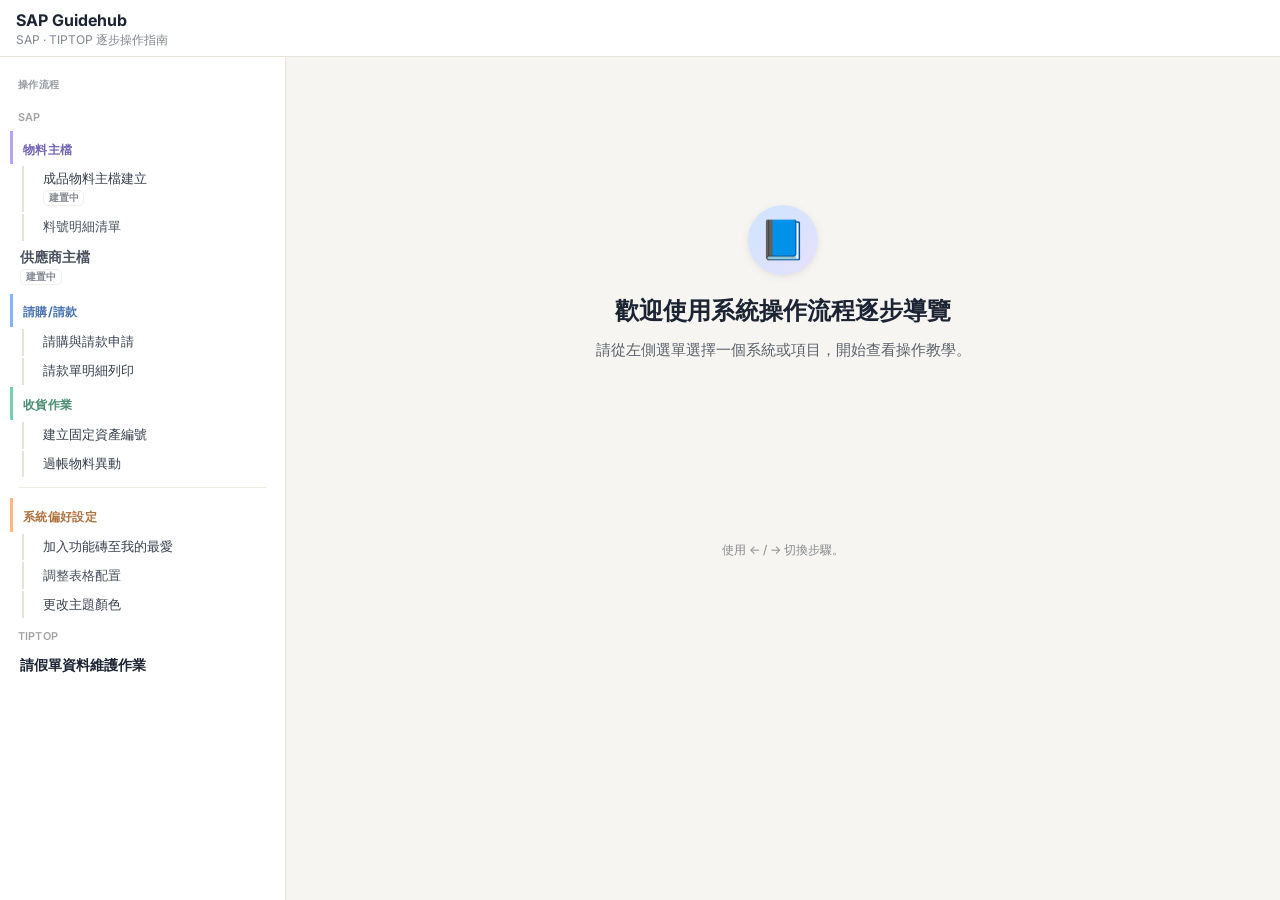
==== commit d4d09b3b: "Add files via upload 1.請款模塊步驟更新，以應財務要求之格式與新改版之系統欄位。 2.調整步驟拆分、呈現方式。 3.因程序與繳交資料改動，調整功能磚/模塊呈現。" ====
--- a/index.html
+++ b/index.html
@@ -416,12 +416,12 @@
             {
               "key": "Z",
               "label": "Z．員工請款報支（費用類，如差旅、代墊）",
-              "body": "進入建立畫面後，依這筆費用的實際內容填寫以下欄位。以下以「6/3 新竹至南港高鐵費」為例。",
+              "body": "進入建立畫面後，依這筆費用的實際內容填寫以下欄位。以下以請款人「Jaspine」的「6/3 新竹至南港高鐵費」為例。",
               "fields": [
                 {
                   "name": "項目說明",
-                  "value": "填入這筆費用的名目",
-                  "note": "例如：6/3 新竹至南港高鐵費"
+                  "value": "填入請款人姓名＋這筆費用的名目",
+                  "note": "務必加上請款人姓名，讓人一看就知道是哪一位同仁的費用，例如：Jaspine 6/3新竹至南港高鐵費"
                 },
                 {
                   "name": "物料群組",
@@ -460,8 +460,8 @@
                 },
                 {
                   "name": "總金額",
-                  "value": "填入該筆支出之總金額",
-                  "note": ""
+                  "value": "填入這整張請款單的總金額，不是只填這一筆的金額",
+                  "note": "同一張請款單裡的每一筆項目，總金額欄位都要填同樣的數字；例如6月份的高鐵費請款單，即使每一筆行程金額不同，只要整張單加總是2950，則每一筆項目的總金額都填2950"
                 },
                 {
                   "name": "筆數",
@@ -484,7 +484,7 @@
                   "note": "凡費用類請款「不」轉採購單者皆填Z，例如員工代墊、雜項報支、差旅費用"
                 }
               ],
-              "tip": "筆數的編號邏輯：例如這張請購單要申請6筆高鐵費，每筆都有一張發票，最終送出時整份請購單就會有12個項目（6筆費用+6筆發票）。第1個項目是「6/3新竹至南港高鐵費」，筆數填1；第2個項目是它對應的「發票」，筆數也填1；第3個項目是「6/3南港至新竹高鐵費」，筆數填2；第4個項目是它對應的「發票」，筆數也填2，以此類推。",
+              "tip": "筆數的編號邏輯：例如這張請購單要申請6筆高鐵費，每筆都有一張發票，最終送出時整份請購單就會有12個項目（6筆費用+6筆發票）。第1個項目是「Jaspine 6/3新竹至南港高鐵費」，筆數填1；第2個項目是它對應的「發票」，筆數也填1；第3個項目是「Jaspine 6/3南港至新竹高鐵費」，筆數填2；第4個項目是它對應的「發票」，筆數也填2，以此類推。",
               "icon": "💳",
               "title": "Z．員工請款報支",
               "desc": "費用類請款，如差旅、代墊",
@@ -551,8 +551,8 @@
                   "fields": [
                     {
                       "name": "項目說明",
-                      "value": "比照該費用項目命名，並加註「發票」",
-                      "note": "例如：6/3 新竹至南港高鐵費 發票"
+                      "value": "比照該費用項目命名（含請款人姓名），並加註「發票」",
+                      "note": "例如：Jaspine 6/3新竹至南港高鐵費 發票"
                     },
                     {
                       "name": "物料群組",
@@ -591,8 +591,8 @@
                     },
                     {
                       "name": "發票日期",
-                      "value": "可選費用發生日，或列印發票/憑證之日期",
-                      "note": ""
+                      "value": "選擇費用發生日",
+                      "note": "例如6/3的行程，發票日期填6/3"
                     },
                     {
                       "name": "統一編號",
@@ -601,8 +601,8 @@
                     },
                     {
                       "name": "發票號碼",
-                      "value": "填入發票號碼",
-                      "note": "若為電子發票需省去英文與數字間的「-」符號；高鐵則為憑證上卡號/票號去掉前三碼後的10位數字"
+                      "value": "填入發票號碼，不須加入「-」或空格等符號",
+                      "note": "高鐵則為憑證上卡號/票號去掉前三碼後的10位數字"
                     },
                     {
                       "name": "稅基(稅額)",
@@ -611,8 +611,8 @@
                     },
                     {
                       "name": "總金額",
-                      "value": "填入該筆支出之總金額",
-                      "note": ""
+                      "value": "填入這整張請款單的總金額，不是只填這一筆的金額",
+                      "note": "同對應的費用項目，填法一致，例如整張單加總是2950，此欄也填2950"
                     },
                     {
                       "name": "筆數",
@@ -656,7 +656,7 @@
         "body": "全部項目輸入完畢後，回到請購單頁面確認各項目內容無誤，並視需要修改該張請購單的說明，確認後點擊右下角「訂購」，即可將該張請購單送出審核。",
         "screenshot": "",
         "fields": [],
-        "tip": "目前仍需進行紙本簽核流程，因此送出後還需要把請購單資訊截圖貼到公版文件，再列印出來進行紙本簽核，詳見接下來兩個步驟。",
+        "tip": "送出後請購單會進入電簽流程，待電簽全部核准後，才進行後續「列印財務封面」的步驟，詳見接下來的步驟。財務封面目前不再需要紙本簽名，因為畫面上已可直接看出該筆請購單已完成電簽核准。",
         "imagesByBranch": {
           "V": [
             "images/purchase-no-receipt/step3-1.png"
@@ -674,8 +674,48 @@
         }
       },
       {
-        "title": "搜尋並匯出請購單列印格式",
-        "body": "搜尋「請款單明細列印–員工」功能磚，進入後使用搜尋功能找出剛剛送出、欲進行紙本簽核之請購單。\n\n點擊清單右上角的齒輪圖示，開啟顯示設定，取消勾選非必要欄位（如：建立者、CRM案號等），僅保留需要的欄位。\n\n接著點擊清單右上角的向下箭頭，選擇「匯出格式」。\n\n於彈出的視窗中將格式選擇為「可攜式文件格式 (*.pdf)」，並匯出PDF格式的檔案。",
+        "title": "電簽核准後，於「我的請購單」開啟該筆已核准的單",
+        "body": "待請購單完成電簽核准後，回到「我的請購單」功能磚，找出該筆已核准的請購單並點選開啟。",
+        "images": [],
+        "fields": [],
+        "tip": ""
+      },
+      {
+        "title": "於「項目」頁籤以齒輪設定欲顯示欄位",
+        "body": "進入該張已核准的請購單後，切換到「項目」頁籤（列出所有項目的清單畫面），點擊清單右上角的齒輪圖示，設定欲顯示的欄位。財務要求封面上須能直接看到以下欄位：\n\n`請購單項目` `項目說明` `價格` `已請求數量` `小計` `期望供應商` `總金額` `付款日期` `發票號碼`",
+        "images": [],
+        "fields": [],
+        "tip": ""
+      },
+      {
+        "title": "叫出列印設定，另存為PDF",
+        "body": "欄位設定完成後，在「項目」清單畫面按下 Ctrl+P，叫出列印設定視窗，目的地選擇「另存為PDF」，並將縮放設定為60%。",
+        "images": [],
+        "fields": [],
+        "tip": ""
+      },
+      {
+        "title": "列印封面，隨附相關附件與憑證繳交財務",
+        "body": "將另存好的PDF列印出來，即為應交予財務資料的封面，請置於整份文件的第一張，並隨附相關附件與憑證一併繳交。",
+        "images": [],
+        "fields": [],
+        "tip": "若為差旅報支類別，還需另附一份已填寫、列印並簽名的差旅報支Excel表；文件擺放順序為：封面 → 差旅報支Excel → 其他附件。"
+      }
+    ],
+    "outcome": "請購單完成電簽核准後，依上述方式列印財務封面，並隨附相關附件、憑證（如為差旅報支，另附已簽名的差旅報支Excel表）繳交財務，即完成此次請購／請款作業。"
+  },
+  {
+    "code": "",
+    "name": "請款單明細列印",
+    "group": "SAP",
+    "category": "請購/請款",
+    "summary": "使用「請款單明細列印–員工」功能磚查詢並匯出／列印指定請購單或請款單的明細資料。",
+    "menuPath": "請款單明細列印–員工",
+    "prerequisites": [],
+    "steps": [
+      {
+        "title": "搜尋單據並匯出",
+        "body": "開啟「請款單明細列印–員工」功能磚，使用搜尋功能找出欲查詢的請購單或請款單。\n\n點擊清單右上角的齒輪圖示，開啟顯示設定，勾選欲顯示之欄位。\n\n接著點擊清單右上角的向下箭頭，選擇「匯出格式」，於彈出視窗選擇欲匯出的格式（如PDF），即可匯出該筆單據的明細資料。",
         "images": [
           "images/expense-claim/step10-1.png",
           "images/expense-claim/step10-2.png",
@@ -684,18 +724,9 @@
         ],
         "fields": [],
         "tip": ""
-      },
-      {
-        "title": "貼至公版並列印進行紙本簽核",
-        "body": "將匯出的畫面截圖，貼至智匯創新公版（固定格式文件），即可列印並進行紙本簽核。",
-        "images": [
-          "images/expense-claim/step11-1.png"
-        ],
-        "fields": [],
-        "tip": ""
       }
     ],
-    "outcome": "請購單送出並完成後續紙本簽核流程後，即完成此次請購／請款作業。"
+    "outcome": "完成後即可取得該筆請購單／請款單明細之匯出檔案，供查詢或其他用途使用。"
   },
   {
     "code": "",
@@ -951,6 +982,95 @@
       }
     ],
     "outcome": "完成儲存後，系統畫面即會依所選擇的主題樣式套用更新的顏色與風格。"
+  },
+  {
+    "code": "",
+    "name": "請假單資料維護作業",
+    "group": "TIPTOP",
+    "category": "",
+    "summary": "說明如何在TIPTOP系統的「請假單資料維護作業」建立請假單，從新增、選擇員工與假別、設定代理人，到送出申請、列印簽核及交付人資的完整流程。",
+    "menuPath": "我的最愛 > 請假單資料維護作業",
+    "prerequisites": [],
+    "steps": [
+      {
+        "title": "開啟請假單資料維護作業並新增",
+        "body": "從TIPTOP首頁的「我的最愛」開啟【請假單資料維護作業】，點選畫面上方工具列的【新增】。",
+        "screenshot": "",
+        "images": [
+          "images/leave-request/step1-1.png",
+          "images/leave-request/step1-2.png"
+        ],
+        "fields": [],
+        "tip": ""
+      },
+      {
+        "title": "選擇員工代號",
+        "body": "點選【員工代號】欄位旁的放大鏡圖示開窗查詢。",
+        "screenshot": "",
+        "images": [
+          "images/leave-request/step2-1.png"
+        ],
+        "fields": [],
+        "tip": "這個查詢視窗不會馬上列出名單，要先按視窗右側的【確定】，才會顯示可選擇的員工清單。選取欲請假者後按確定，回到主畫面再按 Tab，系統會自動帶入該員工姓名。"
+      },
+      {
+        "title": "選擇假別",
+        "body": "按 Tab 移到【假別】欄位，同樣點放大鏡圖示開窗查詢。",
+        "screenshot": "",
+        "images": [
+          { "src": "images/leave-request/step3-1.png", "small": true }
+        ],
+        "fields": [],
+        "tip": "跟員工代號一樣，要先按視窗右側的【確定】才會出現假別清單。選好假別後按確定，再按 Tab 帶入系統。"
+      },
+      {
+        "title": "設定請假起訖日期與時間",
+        "body": "在【請假起始日期】與【請假截止日期】分別填入日期與時間。",
+        "screenshot": "",
+        "images": [],
+        "fields": [
+          { "name": "請假起始日期", "value": "如 3/27 09:00", "note": "" },
+          { "name": "請假截止日期", "value": "如 3/27 18:00", "note": "" }
+        ],
+        "tip": "若同一次請假中間橫跨不同假別，需拆成多筆假單分開申請。"
+      },
+      {
+        "title": "選擇代理人員",
+        "body": "請先找一位於請假日當天會正常上班的同事，詢問是否願意擔任職務代理人。取得同意後，在【代理人員】欄位點放大鏡選取該同事，系統會帶入其工號與姓名。",
+        "screenshot": "",
+        "images": [],
+        "fields": [],
+        "tip": "選取方式跟員工代號一樣，也是開窗查詢，一樣要先按確定才會出現名單。"
+      },
+      {
+        "title": "填寫請假事由並確認送出",
+        "body": "填寫【請假事由】後，按畫面右側的【確定】，系統會把這筆資料加入下方表身。確認表身內容無誤後，再按一次右側的【確認】，才是真正送出申請。",
+        "screenshot": "",
+        "images": [
+          "images/leave-request/step6-1.png",
+          "images/leave-request/step6-2.png"
+        ],
+        "fields": [],
+        "tip": ""
+      },
+      {
+        "title": "列印並請代理人員、主管簽名",
+        "body": "申請送出後，點選上方工具列的【列印】，將假單印出。先請代理人員在姓名旁簽名，再依規定送交主管簽核。",
+        "screenshot": "",
+        "images": [],
+        "fields": [],
+        "tip": ""
+      },
+      {
+        "title": "簽核完成後交付人資",
+        "body": "主管簽核完成後：\n1. 將假單掃描，把檔案 mail 給人資。\n2. 將紙本交至集中收集處，會定期彙整寄送至台中處理。",
+        "screenshot": "",
+        "images": [],
+        "fields": [],
+        "tip": ""
+      }
+    ],
+    "outcome": "完成主管簽核並交付人資後，即完成整個請假申請流程。"
   }
 ]
     </script>
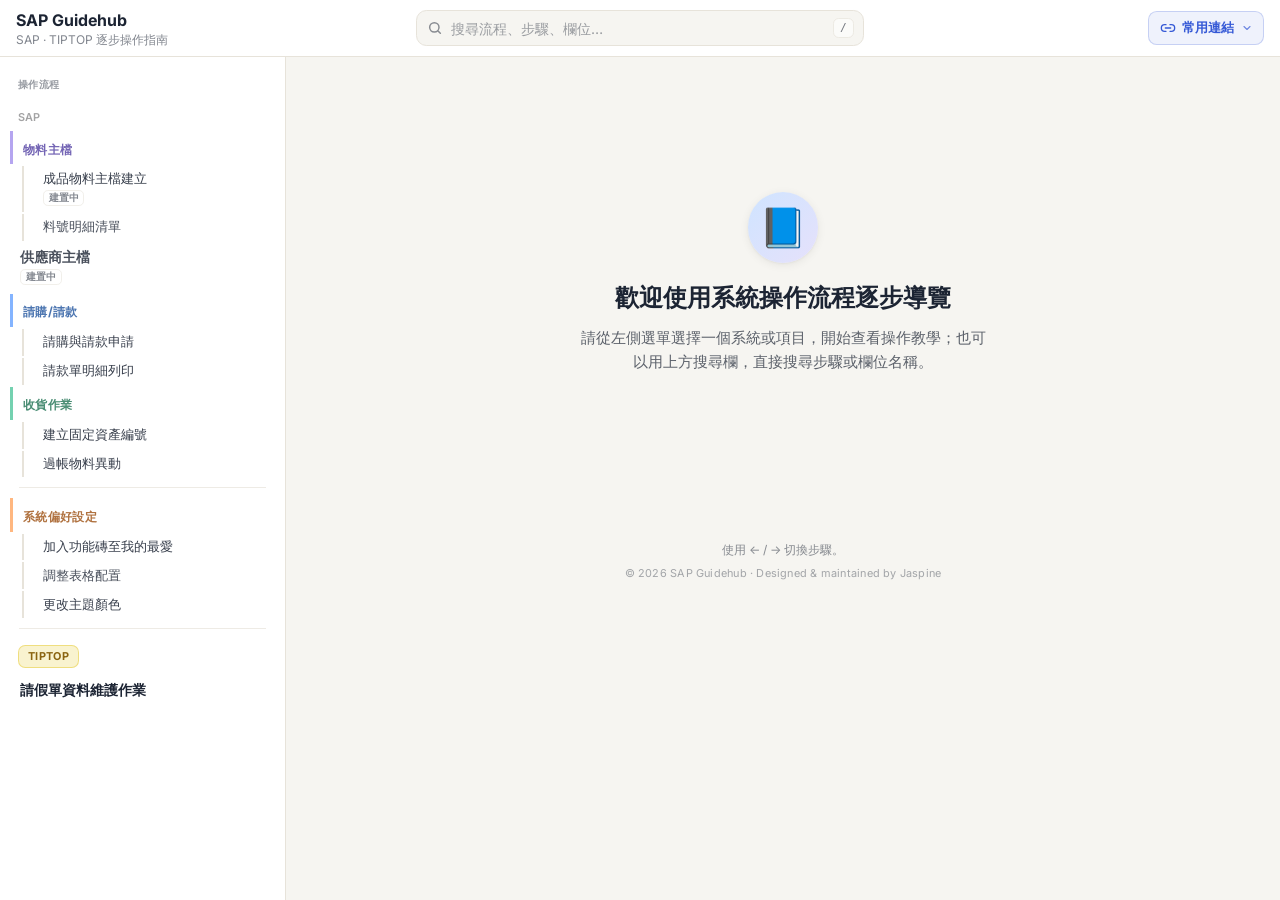
==== commit 37a5bf32: "Add files via upload 9/30更新： 1.修改請款、請購部分最新之正確操作流程(僅修改文字步驟，圖片尚未更新) 2.新增漢堡選單，將相關表單與連結納入，以利使用者之便利性 3" ====
--- a/index.html
+++ b/index.html
@@ -1,8 +1,11 @@
 <!DOCTYPE html>
+<!-- SAP Guidehub · Designed & maintained by Jaspine · © 2026 -->
 <html lang="zh-Hant" data-theme="light">
 <head>
   <meta charset="UTF-8" />
   <meta name="viewport" content="width=device-width, initial-scale=1.0" />
+  <meta name="author" content="Jaspine" />
+  <meta name="copyright" content="© 2026 Jaspine" />
   <title>系統操作流程逐步導覽</title>
 
   <!-- Compiled Tailwind v4 + daisyUI v5 (built from src.css; no runtime CSS compilation) -->
@@ -13,22 +16,77 @@
   <link href="https://fonts.googleapis.com/css2?family=Inter:wght@400;500;600;700&display=swap" rel="stylesheet" />
 
   <!-- Unlayered overrides win over daisyUI's @layer base, so the custom primary + tweaks always apply -->
-  <link rel="stylesheet" href="styles.css?v=2" />
+  <link rel="stylesheet" href="styles.css?v=4" />
 </head>
 
 <body>
   <header class="topbar">
     <div class="navbar min-h-0 py-2 px-3 sm:px-4">
-      <div class="flex-1 flex items-center gap-3">
+      <div class="topbar-left flex-1 flex items-center gap-3">
         <button class="hamburger btn btn-ghost btn-square btn-sm" id="hamburger" aria-label="開啟選單">
           <svg viewBox="0 0 24 24" width="20" height="20" fill="none" stroke="currentColor" stroke-width="2" stroke-linecap="round"><path d="M4 6h16M4 12h16M4 18h16"/></svg>
         </button>
         <button class="brand-home" id="brandHome" type="button" aria-label="回到首頁">
           <div class="font-bold text-sm sm:text-base">SAP Guidehub</div>
-          <div class="text-xs opacity-55">SAP · TIPTOP 逐步操作指南</div>
+          <div class="brand-sub text-xs opacity-55">SAP · TIPTOP 逐步操作指南</div>
         </button>
       </div>
-      <div class="flex-none hidden sm:flex items-center gap-2">
+      <div class="topsearch" id="topSearch" role="search">
+        <svg class="topsearch-icon" viewBox="0 0 24 24" width="16" height="16" fill="none" stroke="currentColor" stroke-width="2.2" stroke-linecap="round" stroke-linejoin="round"><circle cx="11" cy="11" r="7"/><path d="m20 20-3.5-3.5"/></svg>
+        <input id="topSearchInput" type="text" placeholder="搜尋流程、步驟、欄位…" autocomplete="off" spellcheck="false" aria-label="搜尋操作流程" aria-expanded="false" aria-controls="topSearchPanel" />
+        <button type="button" class="topsearch-clear" id="topSearchClear" aria-label="清除搜尋">✕</button>
+        <kbd class="topsearch-kbd" title="按 / 或 Ctrl+K 快速搜尋">/</kbd>
+        <div class="topsearch-panel" id="topSearchPanel" role="listbox" aria-label="搜尋結果"></div>
+      </div>
+      <div class="topbar-right flex-none flex items-center gap-2">
+        <!-- TODO：使用者提到之後還要再調整這個「常用連結」漢堡選單的設計/內容，尚未定案，勿視為最終版本 -->
+        <div class="dropdown dropdown-hover">
+          <div tabindex="0" role="button" class="topbar-link" title="常用連結">
+            <svg viewBox="0 0 24 24" width="16" height="16" fill="none" stroke="currentColor" stroke-width="2" stroke-linecap="round" stroke-linejoin="round"><path d="M9 17H7A5 5 0 0 1 7 7h2"/><path d="M15 7h2a5 5 0 1 1 0 10h-2"/><line x1="8" y1="12" x2="16" y2="12"/></svg>
+            <span class="hidden sm:inline">常用連結</span>
+            <svg class="topbar-link-caret" viewBox="0 0 24 24" width="12" height="12" fill="none" stroke="currentColor" stroke-width="2.2" stroke-linecap="round" stroke-linejoin="round"><path d="M6 9l6 6 6-6"/></svg>
+          </div>
+          <ul tabindex="0" class="dropdown-content topmenu-panel menu bg-base-100 rounded-box border border-base-300">
+            <li>
+              <a href="https://my439563.s4hana.cloud.sap/ui#Shell-home" target="_blank" rel="noopener">
+                <svg viewBox="0 0 24 24" width="16" height="16" fill="none" stroke="currentColor" stroke-width="2" stroke-linecap="round" stroke-linejoin="round"><path d="M18 13v6a2 2 0 0 1-2 2H5a2 2 0 0 1-2-2V8a2 2 0 0 1 2-2h6"/><path d="M15 3h6v6"/><path d="M10 14 21 3"/></svg>
+                <span>前往 SAP 系統</span>
+              </a>
+            </li>
+            <li>
+              <details>
+                <summary>
+                  <svg viewBox="0 0 24 24" width="16" height="16" fill="none" stroke="currentColor" stroke-width="2" stroke-linecap="round" stroke-linejoin="round"><path d="M14 3v4a1 1 0 0 0 1 1h4"/><path d="M17 21H7a2 2 0 0 1-2-2V5a2 2 0 0 1 2-2h7l5 5v11a2 2 0 0 1-2 2Z"/></svg>
+                  <span>常用表單</span>
+                </summary>
+                <ul>
+                  <li>
+                    <a href="files/%E5%9C%8B%E5%85%A7%E5%87%BA%E5%B7%AE%E7%94%B3%E8%AB%8B%E6%9A%A8%E6%97%85%E8%B2%BB%E5%A0%B1%E6%94%AF%E5%96%AE_%E6%99%BA%E5%8C%AF%E5%89%B5%E6%96%B0_%E6%9C%88_%E5%90%8D%E5%AD%97%20%E6%A8%A1%E6%9D%BF.xlsx" download="國內出差申請暨旅費報支單_智匯創新_月_名字 模板.xlsx">
+                      <svg viewBox="0 0 24 24" width="16" height="16" fill="none" stroke="currentColor" stroke-width="2" stroke-linecap="round" stroke-linejoin="round"><path d="M21 15v4a2 2 0 0 1-2 2H5a2 2 0 0 1-2-2v-4"/><polyline points="7 10 12 15 17 10"/><line x1="12" y1="15" x2="12" y2="3"/></svg>
+                      <span>差旅報支Excel範本</span>
+                    </a>
+                  </li>
+                </ul>
+              </details>
+            </li>
+            <li>
+              <details>
+                <summary>
+                  <svg viewBox="0 0 24 24" width="16" height="16" fill="none" stroke="currentColor" stroke-width="2" stroke-linecap="round" stroke-linejoin="round"><circle cx="12" cy="12" r="9"/><path d="M9.5 9a2.5 2.5 0 0 1 5 0c0 1.5-2.5 2-2.5 4"/><path d="M12 17h.01"/></svg>
+                  <span>常用參考資料</span>
+                </summary>
+                <ul>
+                  <li>
+                    <a href="images/expense-claim/tax-code-table.png" id="taxCodeRefLink">
+                      <svg viewBox="0 0 24 24" width="16" height="16" fill="none" stroke="currentColor" stroke-width="2" stroke-linecap="round" stroke-linejoin="round"><path d="M1 12s4-7 11-7 11 7 11 7-4 7-11 7-11-7-11-7Z"/><circle cx="12" cy="12" r="3"/></svg>
+                      <span>稅碼對照表</span>
+                    </a>
+                  </li>
+                </ul>
+              </details>
+            </li>
+          </ul>
+        </div>
       </div>
     </div>
   </header>
@@ -39,11 +97,14 @@
       <main id="content"></main>
       <footer class="text-center text-xs opacity-50 pb-8 px-4">
         <span class="hidden sm:inline" id="stepHint">使用 ← / → 切換步驟。</span>
+        <div class="site-credit">© 2026 SAP Guidehub · Designed &amp; maintained by Jaspine</div>
       </footer>
     </div>
   </div>
 
   <div class="backdrop" id="backdrop"></div>
+  <!-- 僅列印／另存 PDF 時顯示的頁尾署名，每一頁底部都會出現 -->
+  <div class="print-credit" aria-hidden="true">© 2026 SAP Guidehub · Designed &amp; maintained by Jaspine</div>
 
   <!-- Verified procedure content (injected by build step) -->
   <script type="application/json" id="proc-data">
@@ -219,6 +280,7 @@
     "summary": "涵蓋四種請購／請款情境：不需收貨（V）、一般請購（K）、固定資產／列管資產（U）、員工請款報支（Z）。四種情境的操作主幹相同，僅「填寫項目資訊」步驟需依情境分開處理，請於步驟2依實際情況選擇對應按鈕。",
     "menuPath": "我的請購單",
     "prerequisites": [],
+    "examples": [],
     "steps": [
       {
         "title": "開啟「我的請購單」並建立項目",
@@ -275,7 +337,7 @@
             {
               "key": "U",
               "label": "U．固定資產／列管資產（需收貨且列管）",
-              "body": "此情境（例如新竹辦公室網路設備請購）若已確定供應商並取得報價，評價價格與價格單位可直接填入實際金額；若尚未確定供應商，則比照 V 情境一律先填1。若該項目有對應的稅額，需再建立一筆對應的稅額項目，欄位填法比照本項目，物料群組改選「TAX（台灣稅額）」，評價價格則填稅額金額。",
+              "body": "此情境（例如新竹辦公室網路設備請購）若已確定供應商並取得報價，評價價格與價格單位可直接填入實際金額；若尚未確定供應商，則比照 V 情境一律先填1。若該項目有對應的稅額，需再建立一筆對應的稅額項目，欄位填法比照本項目，物料群組改選「TAX（台灣稅額）」，評價價格則填稅額金額，「稅基」填本項目的未稅金額（本項目自身的稅基免填）。",
               "fields": [
                 {
                   "name": "評價價格",
@@ -295,7 +357,7 @@
                 {
                   "name": "憑證資料",
                   "value": "「稅碼」「發票日期」「統一編號」「發票號碼」「付款日期」請購階段先留白",
-                  "note": "這幾欄須待實際完成採購、取得正式發票後才會有資料，請購階段不會有，故先留白；若已取得供應商報價單，則「總金額」與「稅基(稅額)」須依報價金額填寫，非選填"
+                  "note": "這幾欄須待實際完成採購、取得正式發票後才會有資料，請購階段不會有，故先留白；若已取得供應商報價單，則「總金額」須依報價金額填寫，非選填；「稅基」填報價的「未稅金額」，且只在對應的稅額項目填寫，本項目免填"
                 },
                 {
                   "name": "筆數",
@@ -342,7 +404,7 @@
                 {
                   "name": "憑證資料",
                   "value": "「稅碼」「發票日期」「統一編號」「發票號碼」「付款日期」請購階段先留白",
-                  "note": "這幾欄須待實際完成採購、取得正式發票後才會有資料，請購階段不會有，故先留白；若已取得供應商報價單，則「總金額」與「稅基(稅額)」須依報價金額填寫，非選填"
+                  "note": "這幾欄須待實際完成採購、取得正式發票後才會有資料，請購階段不會有，故先留白；若已取得供應商報價單，則「總金額」須依報價金額填寫、「稅基」填報價的「未稅金額」，皆非選填"
                 },
                 {
                   "name": "筆數",
@@ -436,7 +498,7 @@
                 {
                   "name": "評價價格",
                   "value": "填入發票上「未含稅」的價格",
-                  "note": "開窗選擇對應幣別代碼"
+                  "note": "開窗選擇對應幣別代碼；例如高鐵費330元，未稅價格為314，此欄填314"
                 },
                 {
                   "name": "價格單位",
@@ -454,9 +516,9 @@
                   "note": "若為費用類請款於月初報支，日期可填月底"
                 },
                 {
-                  "name": "稅基(稅額)",
-                  "value": "填入發票上之「稅額」",
-                  "note": "若發票未特別寫出，需自行計算後填入"
+                  "name": "稅基",
+                  "value": "免填",
+                  "note": "費用項目不需填寫稅基，僅於下一筆對應的「發票」項目填寫（填未稅金額）"
                 },
                 {
                   "name": "總金額",
@@ -543,7 +605,7 @@
                 },
                 {
                   "title": "填寫發票項目的一般資訊",
-                  "body": "「評價價格」「價格單位」「已請求數量」「交貨日期」這四項基本上與對應的費用項目填寫相同的資訊。「稅碼」需依照稅碼表選填對應之稅碼，下方附有稅碼對照表可參考。",
+                  "body": "「價格單位」「已請求數量」「交貨日期」這三項與對應的費用項目填寫相同的資訊；「評價價格」改填稅額，「稅基」則填費用項目的未稅金額。「稅碼」需依照稅碼表選填對應之稅碼，下方附有稅碼對照表可參考。",
                   "images": [
                     "images/expense-claim/step7-1.jpg",
                     "images/expense-claim/step7-2.png"
@@ -567,7 +629,7 @@
                     {
                       "name": "評價價格",
                       "value": "填入該發票上之「稅額」",
-                      "note": "開窗選對應幣別代碼"
+                      "note": "開窗選對應幣別代碼；若發票未特別寫出，需自行計算後填入。例如高鐵費330元，稅額為16，此欄填16"
                     },
                     {
                       "name": "價格單位",
@@ -605,9 +667,9 @@
                       "note": "高鐵則為憑證上卡號/票號去掉前三碼後的10位數字"
                     },
                     {
-                      "name": "稅基(稅額)",
-                      "value": "填入該發票上之「稅額」",
-                      "note": ""
+                      "name": "稅基",
+                      "value": "填入「未稅金額」（即對應費用項目的評價價格）",
+                      "note": "注意不是填稅額；例如高鐵費330元，未稅金額314、稅額16，此欄填314"
                     },
                     {
                       "name": "總金額",
@@ -699,7 +761,14 @@
         "body": "將另存好的PDF列印出來，即為應交予財務資料的封面，請置於整份文件的第一張，並隨附相關附件與憑證一併繳交。",
         "images": [],
         "fields": [],
-        "tip": "若為差旅報支類別，還需另附一份已填寫、列印並簽名的差旅報支Excel表；文件擺放順序為：封面 → 差旅報支Excel → 其他附件。"
+        "tip": "若為差旅報支類別，還需另附一份已填寫、列印並簽名的差旅報支Excel表；文件擺放順序為：封面 → 差旅報支Excel → 其他附件。",
+        "attachments": [
+          {
+            "url": "files/%E5%9C%8B%E5%85%A7%E5%87%BA%E5%B7%AE%E7%94%B3%E8%AB%8B%E6%9A%A8%E6%97%85%E8%B2%BB%E5%A0%B1%E6%94%AF%E5%96%AE_%E6%99%BA%E5%8C%AF%E5%89%B5%E6%96%B0_%E6%9C%88_%E5%90%8D%E5%AD%97%20%E6%A8%A1%E6%9D%BF.xlsx",
+            "name": "差旅報支Excel範本（.xlsx）",
+            "filename": "國內出差申請暨旅費報支單_智匯創新_月_名字 模板.xlsx"
+          }
+        ]
       }
     ],
     "outcome": "請購單完成電簽核准後，依上述方式列印財務封面，並隨附相關附件、憑證（如為差旅報支，另附已簽名的差旅報支Excel表）繳交財務，即完成此次請購／請款作業。"
@@ -1075,6 +1144,6 @@
 ]
     </script>
 
-  <script src="app.js?v=2" defer></script>
+  <script src="app.js?v=4" defer></script>
 </body>
 </html>
--- a/styles.css
+++ b/styles.css
@@ -1,3 +1,4 @@
+/* SAP Guidehub · Designed & maintained by Jaspine · © 2026 */
     :root, [data-theme="light"] {
       --color-primary: #3559d6;
       --color-primary-content: #ffffff;
@@ -18,6 +19,8 @@
       --accent-lavender-strong: #a996ee;
       --accent-rose: #ffdce6;
       --accent-rose-strong: #ff8fae;
+      --accent-gold: #faf2c6;
+      --accent-gold-strong: #e2c012;
 
       --shadow-soft: 0 2px 10px rgba(35, 32, 25, .07), 0 1px 2px rgba(35, 32, 25, .05);
       --shadow-lift: 0 12px 26px rgba(35, 32, 25, .13), 0 3px 8px rgba(35, 32, 25, .07);
@@ -93,6 +96,21 @@
     .gate-helper-desc { font-size: .78rem; opacity: .68; }
     .gate-helper-arrow { flex: 0 0 auto; font-weight: 700; opacity: .45; }
     .gate-or { font-size: .78rem; opacity: .5; margin-bottom: .6rem; }
+
+    /* ---------- 查看範例：整頁層級的入口（涵蓋整個請購／請款流程，不綁定單一情境） ---------- */
+    .gate-examples-trigger { display: flex; justify-content: center; }
+    .gate-examples-btn {
+      display: inline-flex; align-items: center; gap: .4rem;
+      font-size: .82rem; font-weight: 600; color: var(--color-primary);
+      background: color-mix(in srgb, var(--color-primary) 8%, var(--color-base-100));
+      border: 1px solid color-mix(in srgb, var(--color-primary) 22%, transparent);
+      border-radius: .55rem; padding: .38rem .75rem; cursor: pointer;
+      transition: background-color .15s ease, border-color .15s ease;
+    }
+    .gate-examples-btn:hover {
+      background: color-mix(in srgb, var(--color-primary) 14%, var(--color-base-100));
+      border-color: color-mix(in srgb, var(--color-primary) 35%, transparent);
+    }
 
     /* ---------- 完整判斷邏輯圖：弱化為次要的參考連結，不搶主要入口的視覺 ---------- */
     .gate-diagram-ref { background: transparent; box-shadow: none; }
@@ -183,11 +201,23 @@
     .menu .proc-link.nested.active[data-tone="mint"] { background: color-mix(in srgb, var(--accent-mint-strong) 16%, transparent); color: #2b7a5c; box-shadow: inset 2px 0 0 var(--accent-mint-strong); }
     .menu .proc-link.nested.active[data-tone="peach"] { background: color-mix(in srgb, var(--accent-peach-strong) 18%, transparent); color: #a35a1f; box-shadow: inset 2px 0 0 var(--accent-peach-strong); }
     .menu .proc-link.nested.active[data-tone="lavender"] { background: color-mix(in srgb, var(--accent-lavender-strong) 18%, transparent); color: #5b4aa8; box-shadow: inset 2px 0 0 var(--accent-lavender-strong); }
+    .menu .proc-link.active[data-tone="gold"] { background: color-mix(in srgb, var(--accent-gold-strong) 16%, transparent); color: #8a6410; box-shadow: inset 2px 0 0 var(--accent-gold-strong); }
     .menu .proc-link.nested { padding-left: 1.2rem; padding-top: .34rem; padding-bottom: .34rem; border-left: 2px solid var(--color-base-300); margin-left: .75rem; width: calc(100% - .75rem); border-radius: 0 .5rem .5rem 0; }
     .menu .proc-link.nested .proc-name { font-size: .8rem; font-weight: 500; opacity: .88; }
     .menu .proc-link.ref-only .proc-name { opacity: .8; }
     .menu .proc-link .ref-badge { font-size: .6rem; font-weight: 600; opacity: .55; border: 1px solid var(--color-base-300); border-radius: .3rem; padding: 0 .3rem; margin-top: .1rem; align-self: flex-start; display: inline-block; }
     .menu .sidebar-divider { height: 1px; background: var(--color-base-300); margin: .5rem .6rem; padding: 0; opacity: .7; }
+
+    /* ---------- 不同系統的分組標籤（例如 TIPTOP），跟預設 SAP 用不一樣的樣式凸顯出來，避免掃過去以為長得一樣 ----------
+       SAP 的分類色是「文字＋左側細線」的低調做法；這裡換一種做法──淡色底的小標籤，
+       一樣有顏色、跟 SAP 呈現方式不同，但維持跟整體側邊欄一樣柔和、不搶眼的調性，不做成實心大色塊。 */
+    .menu .menu-title.menu-title-system {
+      display: inline-flex; align-items: center; width: fit-content; max-width: calc(100% - 1rem);
+      margin: .35rem .5rem .3rem; padding: .16rem .6rem; border-radius: .45rem;
+      background: color-mix(in srgb, var(--accent-gold-strong) 20%, transparent);
+      border: 1px solid color-mix(in srgb, var(--accent-gold-strong) 42%, transparent);
+      color: #8a6410; opacity: 1; font-weight: 700;
+    }
 
     /* ---------- Wizard: progress rail ---------- */
     .wiz-rail { display: flex; align-items: center; gap: 0; padding: .35rem .2rem; overflow-x: auto; margin-bottom: 1.1rem; }
@@ -281,6 +311,8 @@
     }
     .shot-frame svg { width: 40px; height: 40px; opacity: .55; }
     .shot-img { width: 100%; display: block; border: 1px solid var(--color-base-300); border-radius: .85rem; }
+    /* 原始截圖本身就是小視窗（例如查詢清單彈窗），不要硬拉伸到跟版面同寬，維持原始比例、置中顯示即可 */
+    .shot-small .shot-img { width: auto; max-width: min(100%, 22rem); margin: 0 auto; }
     .shot-label { font-weight: 700; letter-spacing: .03em; font-size: .76rem; text-transform: uppercase; color: #6a7590; }
     .shot-tag { font-size: .72rem; font-family: ui-monospace, "SFMono-Regular", monospace; background: var(--color-base-100); border: 1px solid var(--color-base-300); border-radius: 999px; padding: .12rem .6rem; color: #5f6b85; }
     .shot figcaption { margin-top: .5rem; font-size: .79rem; opacity: .72; line-height: 1.45; }
@@ -355,6 +387,20 @@
     #content[data-tone="lavender"] .wiz-line.done { background: var(--accent-lavender-strong); }
     #content[data-tone="lavender"] .text-prim, #content[data-tone="lavender"] .md a { color: #5b4aa8 !important; }
     #content[data-tone="lavender"] .page-meta { color: #5b4aa8; opacity: .8; }
+
+    #content[data-tone="rose"] .step-num, #content[data-tone="rose"] .wiz-dot.current, #content[data-tone="rose"] .wiz-progress-bar, #content[data-tone="rose"] .badge-primary { background: var(--accent-rose-strong) !important; border-color: var(--accent-rose-strong) !important; }
+    #content[data-tone="rose"] .wiz-dot.done { background: color-mix(in srgb, var(--accent-rose-strong) 18%, #fff); border-color: var(--accent-rose-strong); color: #b34e6c; }
+    #content[data-tone="rose"] .wiz-dot.current { box-shadow: 0 0 0 4px color-mix(in srgb, var(--accent-rose-strong) 20%, transparent); }
+    #content[data-tone="rose"] .wiz-line.done { background: var(--accent-rose-strong); }
+    #content[data-tone="rose"] .text-prim, #content[data-tone="rose"] .md a { color: #b34e6c !important; }
+    #content[data-tone="rose"] .page-meta { color: #b34e6c; opacity: .8; }
+
+    #content[data-tone="gold"] .step-num, #content[data-tone="gold"] .wiz-dot.current, #content[data-tone="gold"] .wiz-progress-bar, #content[data-tone="gold"] .badge-primary { background: var(--accent-gold-strong) !important; border-color: var(--accent-gold-strong) !important; }
+    #content[data-tone="gold"] .wiz-dot.done { background: color-mix(in srgb, var(--accent-gold-strong) 18%, #fff); border-color: var(--accent-gold-strong); color: #8a6410; }
+    #content[data-tone="gold"] .wiz-dot.current { box-shadow: 0 0 0 4px color-mix(in srgb, var(--accent-gold-strong) 20%, transparent); }
+    #content[data-tone="gold"] .wiz-line.done { background: var(--accent-gold-strong); }
+    #content[data-tone="gold"] .text-prim, #content[data-tone="gold"] .md a { color: #8a6410 !important; }
+    #content[data-tone="gold"] .page-meta { color: #8a6410; opacity: .8; }
 
     /* 所有按鈕：hover 上浮、按下沉底回彈 */
     .btn { transition: transform .12s ease, box-shadow .12s ease, background-color .15s ease, border-color .15s ease; }
@@ -378,6 +424,7 @@
     }
     .branch-card:hover { transform: scale(1.035); box-shadow: var(--shadow-lift); border-color: color-mix(in srgb, var(--color-primary) 35%, var(--color-base-300)); }
     .branch-card:active { transform: scale(.98); }
+    .branch-card:focus-visible { outline: 2px solid var(--color-primary); outline-offset: 2px; }
     .branch-card .branch-icon { font-size: 1.5rem; line-height: 1; }
     .branch-card .branch-title { font-weight: 700; font-size: .92rem; }
     .branch-card .branch-desc { font-size: .78rem; opacity: .68; line-height: 1.4; }
@@ -537,3 +584,216 @@
     }
     .gate-flow-choice.chosen { animation: gateBranchChosen .2s ease-out forwards; box-shadow: var(--shadow-lift); }
 
+    /* ---------- 手機版：點擊截圖放大檢視（新增功能，僅在手機寬度啟用，不影響其他樣式） ---------- */
+    @media (max-width: 1023px) {
+      .shot-img { cursor: zoom-in; }
+    }
+    .img-lightbox-overlay {
+      position: fixed; inset: 0; z-index: 500;
+      background: rgba(15, 23, 42, .88);
+      display: flex; align-items: center; justify-content: center;
+      padding: 1.2rem;
+      opacity: 0; pointer-events: none;
+      transition: opacity .18s ease;
+    }
+    .img-lightbox-overlay.show { opacity: 1; pointer-events: auto; }
+    .img-lightbox-overlay img {
+      max-width: 100%; max-height: 100%;
+      border-radius: .6rem;
+      box-shadow: 0 10px 40px rgba(0, 0, 0, .5);
+    }
+    .img-lightbox-close {
+      position: absolute; top: 1rem; right: 1.1rem;
+      width: 2.4rem; height: 2.4rem; border-radius: 9999px;
+      background: rgba(255, 255, 255, .15); color: #fff; border: none;
+      font-size: 1.3rem; line-height: 1; display: flex; align-items: center; justify-content: center;
+      cursor: pointer;
+    }
+
+    /* ---------- 頂欄常用連結選單（SAP 系統入口、常用表單下載）：柔和的小標籤觸發器，滑鼠移入即展開 ---------- */
+    .topbar-link {
+      display: inline-flex; align-items: center; gap: .4rem;
+      font-size: .82rem; font-weight: 600; color: var(--color-primary);
+      background: color-mix(in srgb, var(--color-primary) 8%, var(--color-base-100));
+      border: 1px solid color-mix(in srgb, var(--color-primary) 22%, transparent);
+      border-radius: .55rem; padding: .38rem .65rem; text-decoration: none;
+      cursor: pointer; user-select: none;
+      transition: background-color .15s ease, border-color .15s ease;
+    }
+    .topbar-link:hover {
+      background: color-mix(in srgb, var(--color-primary) 14%, var(--color-base-100));
+      border-color: color-mix(in srgb, var(--color-primary) 35%, transparent);
+    }
+    .topbar-link svg { flex: 0 0 auto; }
+    .topbar-link-caret { transition: transform .15s ease; opacity: .7; }
+    .dropdown:hover .topbar-link-caret,
+    .dropdown:focus-within .topbar-link-caret { transform: rotate(180deg); }
+    /* 面板本身：固定靠右對齊觸發按鈕（不依賴 dropdown-end，避免預編譯的 vendor.css 未包含該變化樣式），
+       並自訂寬度與陰影，因為 w-56 / shadow-lg 這類 utility class 同樣未被預編譯進 vendor.css。 */
+    .topmenu-panel {
+      position: absolute; right: 0; left: auto; top: 100%;
+      min-width: 13rem; max-width: min(16rem, calc(100vw - 1.6rem));
+      box-shadow: 0 12px 28px rgba(15, 23, 42, .14), 0 2px 8px rgba(15, 23, 42, .06);
+    }
+    .topmenu-panel a,
+    .topmenu-panel summary { font-size: .88rem; }
+    .topmenu-panel svg { flex: 0 0 auto; opacity: .75; }
+    .topmenu-panel details ul { margin-top: .15rem; }
+
+    /* ---------- 填寫範例字卡：一次一張、可切換上一張/下一張，尚未提供範例圖時顯示建置中佔位卡 ---------- */
+    .example-modal-overlay {
+      position: fixed; inset: 0; z-index: 500;
+      background: rgba(15, 23, 42, .6);
+      display: flex; align-items: center; justify-content: center;
+      padding: 1.2rem;
+      opacity: 0; pointer-events: none;
+      transition: opacity .18s ease;
+    }
+    .example-modal-overlay.show { opacity: 1; pointer-events: auto; }
+    .example-modal {
+      position: relative; width: 100%; max-width: 30rem;
+      background: var(--color-base-100); border-radius: 1rem;
+      box-shadow: 0 20px 50px rgba(0, 0, 0, .25);
+      padding: 1.1rem 1.2rem 1.3rem;
+      display: flex; flex-direction: column; gap: .7rem;
+    }
+    .example-modal-close {
+      position: absolute; top: .7rem; right: .7rem;
+      width: 2rem; height: 2rem; border-radius: 9999px;
+      background: color-mix(in srgb, var(--color-base-content) 8%, transparent);
+      border: none; font-size: 1.05rem; line-height: 1; cursor: pointer;
+      display: flex; align-items: center; justify-content: center;
+    }
+    .example-modal-header {
+      display: flex; align-items: baseline; justify-content: space-between; gap: .6rem;
+      padding-right: 2rem;
+    }
+    .example-modal-title { font-weight: 700; font-size: .95rem; }
+    .example-modal-counter { font-size: .78rem; opacity: .6; flex: 0 0 auto; }
+    .example-modal-body {
+      border: 1px solid var(--color-base-300); border-radius: .7rem; overflow: hidden;
+      background: var(--color-base-200, var(--color-base-100));
+      min-height: 8rem;
+      display: flex; flex-direction: column;
+    }
+    .example-modal-body img { width: 100%; display: block; }
+    .example-modal-caption { font-size: .8rem; opacity: .7; padding: .6rem .8rem; }
+    .example-modal-pending {
+      display: flex; flex-direction: column; align-items: center; justify-content: center;
+      gap: .4rem; padding: 2rem 1rem; text-align: center; opacity: .7; font-size: .85rem;
+    }
+    .example-modal-pending span { font-size: 1.4rem; }
+    .example-modal-nav { display: flex; justify-content: space-between; gap: .6rem; }
+    .example-modal-prev, .example-modal-next {
+      font-size: .82rem; font-weight: 600; color: var(--color-primary);
+      background: color-mix(in srgb, var(--color-primary) 8%, var(--color-base-100));
+      border: 1px solid color-mix(in srgb, var(--color-primary) 22%, transparent);
+      border-radius: .55rem; padding: .38rem .7rem; cursor: pointer;
+    }
+    .example-modal-prev:hover, .example-modal-next:hover {
+      background: color-mix(in srgb, var(--color-primary) 14%, var(--color-base-100));
+    }
+    .example-modal-prev:disabled, .example-modal-next:disabled { opacity: .35; cursor: default; }
+
+    /* ---------- 頂欄搜尋欄：置中於品牌名稱與「常用連結」之間，結果以下拉面板呈現 ---------- */
+    .topbar-left { flex: 1 1 0; min-width: 0; }
+    .topbar-right { flex: 1 1 0; justify-content: flex-end; }
+    .topsearch {
+      position: relative; flex: 0 1 28rem; min-width: 0; margin: 0 .75rem;
+      display: flex; align-items: center;
+      background: var(--color-base-200); border: 1px solid var(--color-base-300);
+      border-radius: .65rem; height: 2.2rem; padding: 0 .55rem 0 .65rem; gap: .45rem;
+      transition: border-color .15s ease, box-shadow .15s ease, background-color .15s ease;
+    }
+    .topsearch:focus-within {
+      background: var(--color-base-100);
+      border-color: color-mix(in srgb, var(--color-primary) 55%, transparent);
+      box-shadow: 0 0 0 3px color-mix(in srgb, var(--color-primary) 14%, transparent);
+    }
+    .topsearch-icon { flex: 0 0 auto; opacity: .5; }
+    .topsearch input {
+      flex: 1 1 auto; min-width: 0; height: 100%; border: none; outline: none; background: transparent;
+      font-size: .88rem; color: inherit; font-family: inherit;
+    }
+    .topsearch input::placeholder { color: #1c2433; opacity: .42; }
+    .topsearch-kbd {
+      flex: 0 0 auto; font-family: ui-monospace, monospace; font-size: .7rem; line-height: 1;
+      padding: .22rem .4rem; border-radius: .35rem; border: 1px solid var(--color-base-300);
+      background: var(--color-base-100); opacity: .6;
+    }
+    .topsearch-clear {
+      display: none; flex: 0 0 auto; width: 1.3rem; height: 1.3rem; border-radius: 9999px; border: none;
+      background: var(--color-base-300); color: inherit; font-size: .62rem; line-height: 1; cursor: pointer; opacity: .7;
+    }
+    .topsearch-clear:hover { opacity: 1; }
+    .topsearch.has-value .topsearch-clear { display: inline-flex; align-items: center; justify-content: center; }
+    .topsearch.has-value .topsearch-kbd,
+    .topsearch:focus-within .topsearch-kbd { display: none; }
+
+    .topsearch-panel {
+      display: none; position: absolute; top: calc(100% + .45rem); left: 50%; transform: translateX(-50%);
+      width: min(34rem, calc(100vw - 1.5rem)); max-height: min(70vh, 34rem); overflow-y: auto;
+      background: var(--color-base-100); border: 1px solid var(--color-base-300); border-radius: .9rem;
+      box-shadow: 0 16px 36px rgba(15, 23, 42, .16), 0 2px 8px rgba(15, 23, 42, .06);
+      padding: .4rem; z-index: 80;
+    }
+    .topsearch-panel.show { display: block; }
+    .search-count { font-size: .7rem; font-weight: 600; opacity: .5; padding: .3rem .6rem .4rem; }
+    .search-empty { font-size: .85rem; opacity: .65; padding: 1rem .8rem; text-align: center; line-height: 1.6; }
+    .search-empty-eg { font-size: .78rem; opacity: .8; }
+    .search-item {
+      display: flex; flex-direction: column; gap: .18rem; width: 100%; text-align: left;
+      background: none; border: none; border-radius: .6rem; padding: .55rem .65rem; cursor: pointer; color: inherit; font-family: inherit;
+    }
+    .search-item:hover, .search-item.active { background: color-mix(in srgb, var(--color-primary) 8%, var(--color-base-100)); }
+    .search-item + .search-item { margin-top: .1rem; }
+    .search-item-top { display: flex; align-items: center; gap: .45rem; min-width: 0; font-size: .74rem; }
+    .search-dot { flex: 0 0 auto; width: .5rem; height: .5rem; border-radius: 9999px; background: var(--color-primary); opacity: .75; }
+    .search-dot[data-tone="sky"] { background: var(--accent-sky-strong); opacity: 1; }
+    .search-dot[data-tone="mint"] { background: var(--accent-mint-strong); opacity: 1; }
+    .search-dot[data-tone="peach"] { background: var(--accent-peach-strong); opacity: 1; }
+    .search-dot[data-tone="lavender"] { background: var(--accent-lavender-strong); opacity: 1; }
+    .search-dot[data-tone="rose"] { background: var(--accent-rose-strong); opacity: 1; }
+    .search-dot[data-tone="gold"] { background: var(--accent-gold-strong); opacity: 1; }
+    .search-proc { font-weight: 700; white-space: nowrap; }
+    .search-loc { opacity: .55; white-space: nowrap; overflow: hidden; text-overflow: ellipsis; min-width: 0; }
+    .search-item-title { font-size: .88rem; font-weight: 600; line-height: 1.35; }
+    .search-snippet { font-size: .78rem; opacity: .72; line-height: 1.5; }
+    .search-item mark, .search-mark {
+      background: color-mix(in srgb, var(--accent-gold-strong) 45%, transparent); color: inherit;
+      border-radius: .2rem; padding: 0 .08em;
+    }
+    .search-flash { animation: searchFlash 1.8s ease; }
+    @keyframes searchFlash {
+      0%, 35% { box-shadow: 0 0 0 3px color-mix(in srgb, var(--accent-gold-strong) 60%, transparent); }
+      100% { box-shadow: 0 0 0 3px transparent; }
+    }
+    .search-jump-note {
+      width: 100%; max-width: 34rem; margin: 0 auto 1rem; padding: .6rem .8rem; font-size: .82rem; line-height: 1.5;
+      border-radius: .7rem; text-align: left;
+      background: color-mix(in srgb, var(--accent-gold-strong) 16%, var(--color-base-100));
+      border: 1px solid color-mix(in srgb, var(--accent-gold-strong) 45%, transparent);
+    }
+
+    @media (max-width: 639px) {
+      .topbar-left, .topbar-right { flex: 0 0 auto; }
+      .brand-sub { display: none; }
+      .topsearch { flex: 1 1 auto; margin: 0 .5rem; }
+      .topsearch-kbd { display: none; }
+      .topsearch-panel { position: fixed; top: 3.6rem; left: .75rem; right: .75rem; width: auto; transform: none; }
+    }
+
+    /* ---------- 頁尾署名：低調的小字，放在頁尾「切換步驟」提示下方 ---------- */
+    .site-credit { margin-top: .5rem; font-size: .68rem; letter-spacing: .02em; opacity: .75; }
+    .print-credit { display: none; }
+
+    /* ---------- 列印／另存 PDF：每頁底部帶出同一行署名 ---------- */
+    @media print {
+      .site-credit { display: none; }
+      .print-credit {
+        display: block; position: fixed; left: 0; right: 0; bottom: 0;
+        text-align: center; font-size: 7.5pt; color: #8a8f99; letter-spacing: .02em;
+        background: #fff; padding-top: 2pt;
+      }
+      body { padding-bottom: 14pt; }
+    }
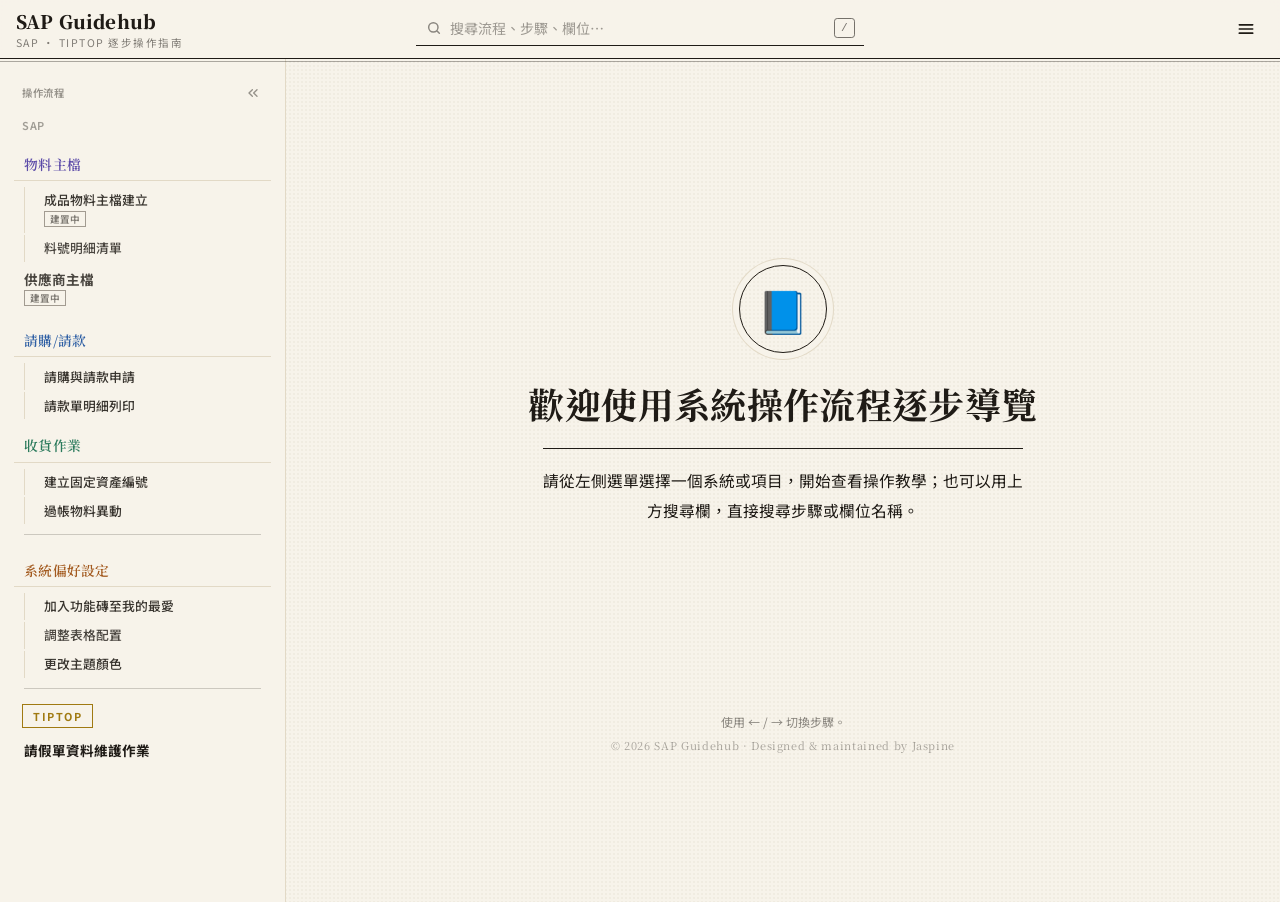
==== commit f06a078b: "Add files via upload 一、整體介面改版  ．考慮平台閱讀舒適與便利性，更新了版面風格與呈現方式。 右上角選單可切換三種配色：米白紙本（預設）、港灣藍、夜讀。系統會記住你的選擇" ====
--- a/index.html
+++ b/index.html
@@ -17,6 +17,23 @@
 
   <!-- Unlayered overrides win over daisyUI's @layer base, so the custom primary + tweaks always apply -->
   <link rel="stylesheet" href="styles.css?v=4" />
+  <!-- 欄位呈現：答案卷（2026-10-19 定版） -->
+  <link rel="stylesheet" href="ui-themes/answer-sheet.css?v=2" />
+  <!-- 版面風格：敘事風（Storytelling，2026-10-19 定版） -->
+  <link href="https://fonts.googleapis.com/css2?family=Noto+Serif+TC:wght@500;700;900&family=Noto+Sans+TC:wght@400;500;700&display=swap" rel="stylesheet" />
+  <link rel="stylesheet" href="ui-themes/palette-switcher.css?v=13" />
+  <link rel="stylesheet" href="ui-themes/topmenu.css?v=13" />
+  <link rel="stylesheet" href="ui-themes/sidebar-tools.css?v=14" />
+  <link rel="stylesheet" href="ui-themes/wizard-controls.css?v=13" />
+  <link rel="stylesheet" href="ui-themes/mobile-fit.css?v=13" />
+  <link rel="stylesheet" href="ui-themes/storytelling.css?v=14" />
+  <!-- 截圖標示：要點擊的位置由平台畫框（2026-10-19 起，先套用於 Z 情境） -->
+  <link rel="stylesheet" href="ui-themes/shot-marks.css?v=3" />
+  <!-- 配色切換器：在頂欄加入「配色」按鈕，選擇會記在瀏覽器 -->
+  <script src="ui-themes/palette-switcher.js?v=14" data-theme="storytelling"></script>
+  <script src="ui-themes/topmenu.js?v=13"></script>
+  <script src="ui-themes/sidebar-tools.js?v=13"></script>
+  <script src="ui-themes/mobile-fit.js?v=13"></script>
 </head>
 
 <body>
@@ -284,17 +301,29 @@
     "steps": [
       {
         "title": "開啟「我的請購單」並建立項目",
-        "body": "開啟「我的請購單」功能磚，點擊右上角「建立項目」。",
-        "screenshot": "",
-        "images": [
-          "images/purchase-no-receipt/step1-1.png"
+        "body": "開啟「我的請購單」功能磚，點擊右上角 [[btn:建立項目]]。",
+        "screenshot": "",
+        "images": [
+          {
+            "src": "images/expense-claim-v2/list.png",
+            "marks": [
+              {
+                "box": [
+                  84.41,
+                  7.68,
+                  3.23,
+                  1.87
+                ]
+              }
+            ]
+          }
         ],
         "fields": [],
         "tip": ""
       },
       {
         "title": "填寫項目資訊",
-        "body": "進入建立畫面後，先填寫以下不分情境皆相同的基本欄位；填完後，請在下方選擇你目前的請購情境（V／K／U／Z），畫面會顯示該情境對應的欄位填法。全部填寫完成後，點擊右下角「套用」，回到請購單頁面。",
+        "body": "進入建立畫面後，照下方欄位填寫；全部填寫完成後，點擊右下角「套用」，回到請購單頁面。",
         "screenshot": "",
         "images": [],
         "fields": [
@@ -316,17 +345,22 @@
           {
             "name": "採購群組",
             "value": "開窗選擇",
-            "note": "開窗選擇目前負責採購窗口的採購群組（目前為 Karen；若採購窗口未來有異動，請改選對應的新窗口）"
+            "note": "開窗選擇目前負責採購窗口的採購群組（目前為 Karen；若採購窗口未來有異動，請改選對應的新窗口）",
+            "ex": "負責的採購窗口 [[s:智匯：Karen]]"
           },
           {
             "name": "採購組織",
             "value": "智匯創新 (TW02)",
-            "note": "開窗選擇"
+            "note": "開窗選擇",
+            "ex": "智匯創新 (TW02)",
+            "kind": "fixed"
           },
           {
             "name": "工廠／採購工廠",
             "value": "智匯創新 (T020)",
-            "note": "開窗選擇"
+            "note": "開窗選擇",
+            "ex": "智匯創新 (T020)",
+            "kind": "fixed"
           }
         ],
         "tip": "",
@@ -337,17 +371,19 @@
             {
               "key": "U",
               "label": "U．固定資產／列管資產（需收貨且列管）",
-              "body": "此情境（例如新竹辦公室網路設備請購）若已確定供應商並取得報價，評價價格與價格單位可直接填入實際金額；若尚未確定供應商，則比照 V 情境一律先填1。若該項目有對應的稅額，需再建立一筆對應的稅額項目，欄位填法比照本項目，物料群組改選「TAX（台灣稅額）」，評價價格則填稅額金額，「稅基」填本項目的未稅金額（本項目自身的稅基免填）。",
+              "body": "以「新竹辦公室網路設備請購」為例。若該項目有對應的稅額，需再建立一筆稅額項目：欄位填法比照本項目，物料群組改選「TAX（台灣稅額）」，評價價格填稅額，「稅基」填本項目的未稅金額。",
               "fields": [
                 {
                   "name": "評價價格",
                   "value": "已知金額則填實際金額；未知則先填1",
-                  "note": "開窗選擇對應幣別代碼"
+                  "note": "開窗選擇對應幣別代碼",
+                  "ex": "有報價：報價金額｜未定：1"
                 },
                 {
                   "name": "價格單位",
                   "value": "已知則依實際單位填寫；未知則先填1",
-                  "note": "開窗選擇對應單位，須與「已請求數量」之單位相同"
+                  "note": "開窗選擇對應單位，須與「已請求數量」之單位相同",
+                  "ex": "有報價：實際單位｜未定：1"
                 },
                 {
                   "name": "交貨日期",
@@ -355,19 +391,47 @@
                   "note": ""
                 },
                 {
-                  "name": "憑證資料",
-                  "value": "「稅碼」「發票日期」「統一編號」「發票號碼」「付款日期」請購階段先留白",
-                  "note": "這幾欄須待實際完成採購、取得正式發票後才會有資料，請購階段不會有，故先留白；若已取得供應商報價單，則「總金額」須依報價金額填寫，非選填；「稅基」填報價的「未稅金額」，且只在對應的稅額項目填寫，本項目免填"
-                },
-                {
                   "name": "筆數",
                   "value": "依實際項目筆數決定",
-                  "note": "與是否已有報價無關，單一項目通常填1即可，若同一張請購單有多筆同性質項目才需要依序編號"
+                  "note": "與是否已有報價無關，單一項目通常填1即可，若同一張請購單有多筆同性質項目才需要依序編號",
+                  "ex": "1"
                 },
                 {
                   "name": "科目指派種類",
                   "value": "未知的 (U)",
-                  "note": "選擇U時，不需要像K一樣額外維護成本中心等科目指派明細"
+                  "note": "選擇U時，不需要像K一樣額外維護成本中心等科目指派明細",
+                  "ex": "未知的 (U)",
+                  "kind": "fixed"
+                },
+                {
+                  "name": "總金額",
+                  "value": "有報價單才填：報價總金額",
+                  "note": "這幾欄須待實際完成採購、取得正式發票後才會有資料，請購階段不會有，故先留白；若已取得供應商報價單，則「總金額」須依報價金額填寫，非選填；「稅基」填報價的「未稅金額」，且只在對應的稅額項目填寫，本項目免填"
+                },
+                {
+                  "name": "稅基",
+                  "ex": "本項目不填（填在稅額項目）",
+                  "kind": "blank"
+                },
+                {
+                  "name": "稅碼",
+                  "kind": "blank"
+                },
+                {
+                  "name": "發票日期",
+                  "kind": "blank"
+                },
+                {
+                  "name": "統一編號",
+                  "kind": "blank"
+                },
+                {
+                  "name": "發票號碼",
+                  "kind": "blank"
+                },
+                {
+                  "name": "付款日期",
+                  "kind": "blank"
                 }
               ],
               "tip": "",
@@ -379,22 +443,27 @@
                 "images/fixed-asset-purchase/step1-1.png",
                 "images/fixed-asset-purchase/step1-2.png"
               ],
-              "extraSteps": []
+              "extraSteps": [],
+              "sectionNotes": {
+                "憑證資料": "請購階段大多先留白"
+              }
             },
             {
               "key": "K",
               "label": "K．一般請購（需收貨，非固定資產）",
-              "body": "此情境（例如專利寫稿代辦申請）若已確定供應商並取得報價，評價價格與價格單位可直接填入實際金額；若尚未確定供應商，則比照 V 情境一律先填1，待採購議價後再由採購單位調整。",
+              "body": "以「專利寫稿代辦申請」為例：尚未確定供應商時價格先填 1，待採購議價後由採購單位調整。",
               "fields": [
                 {
                   "name": "評價價格",
                   "value": "已知金額則填實際金額；未知則先填1",
-                  "note": "開窗選擇對應幣別代碼"
+                  "note": "開窗選擇對應幣別代碼",
+                  "ex": "有報價：報價金額｜未定：1"
                 },
                 {
                   "name": "價格單位",
                   "value": "已知則依實際單位填寫；未知則先填1",
-                  "note": "開窗選擇對應單位，須與「已請求數量」之單位相同"
+                  "note": "開窗選擇對應單位，須與「已請求數量」之單位相同",
+                  "ex": "有報價：實際單位｜未定：1"
                 },
                 {
                   "name": "交貨日期",
@@ -402,19 +471,47 @@
                   "note": ""
                 },
                 {
-                  "name": "憑證資料",
-                  "value": "「稅碼」「發票日期」「統一編號」「發票號碼」「付款日期」請購階段先留白",
-                  "note": "這幾欄須待實際完成採購、取得正式發票後才會有資料，請購階段不會有，故先留白；若已取得供應商報價單，則「總金額」須依報價金額填寫、「稅基」填報價的「未稅金額」，皆非選填"
-                },
-                {
                   "name": "筆數",
                   "value": "依實際項目筆數決定",
-                  "note": "與是否已有報價無關，單一項目通常填1即可，若同一張請購單有多筆同性質項目才需要依序編號"
+                  "note": "與是否已有報價無關，單一項目通常填1即可，若同一張請購單有多筆同性質項目才需要依序編號",
+                  "ex": "1"
                 },
                 {
                   "name": "科目指派種類",
                   "value": "成本中心 (K)",
-                  "note": "選擇K時，需另外於「科目指派」頁籤填寫總帳科目，請見下一步"
+                  "note": "選擇K時，需另外於「科目指派」頁籤填寫總帳科目，請見下一步",
+                  "ex": "成本中心 (K)",
+                  "kind": "fixed"
+                },
+                {
+                  "name": "總金額",
+                  "value": "有報價單才填：報價總金額",
+                  "note": "這幾欄須待實際完成採購、取得正式發票後才會有資料，請購階段不會有，故先留白；若已取得供應商報價單，則「總金額」須依報價金額填寫、「稅基」填報價的「未稅金額」，皆非選填"
+                },
+                {
+                  "name": "稅基",
+                  "value": "有報價單才填：報價的未稅金額",
+                  "note": "這幾欄須待實際完成採購、取得正式發票後才會有資料，請購階段不會有，故先留白；若已取得供應商報價單，則「總金額」須依報價金額填寫、「稅基」填報價的「未稅金額」，皆非選填"
+                },
+                {
+                  "name": "稅碼",
+                  "kind": "blank"
+                },
+                {
+                  "name": "發票日期",
+                  "kind": "blank"
+                },
+                {
+                  "name": "統一編號",
+                  "kind": "blank"
+                },
+                {
+                  "name": "發票號碼",
+                  "kind": "blank"
+                },
+                {
+                  "name": "付款日期",
+                  "kind": "blank"
                 }
               ],
               "tip": "",
@@ -442,27 +539,41 @@
                   ],
                   "tip": ""
                 }
-              ]
+              ],
+              "sectionNotes": {
+                "憑證資料": "請購階段大多先留白"
+              }
             },
             {
               "key": "V",
               "label": "V．不需收貨（服務類，如委外服務）",
-              "body": "此情境（例如新竹辦公室清潔服務）尚未確定廠商與金額，評價價格與價格單位一律先填1。「憑證資料」大項可先跳過不填，因這張是須轉採購單的請購單，尚未實際交易，還不會有憑證資料。",
+              "body": "以「新竹辦公室清潔服務」為例：尚未確定廠商與金額，也還沒實際交易。",
               "fields": [
                 {
                   "name": "評價價格",
                   "value": "先填1",
-                  "note": "因須轉採購單，尚未確定會跟哪個廠商買、金額多少，故先填1，並開窗選擇對應幣別代碼"
+                  "note": "因須轉採購單，尚未確定會跟哪個廠商買、金額多少，故先填1，並開窗選擇對應幣別代碼",
+                  "ex": "1",
+                  "kind": "fixed"
                 },
                 {
                   "name": "價格單位",
                   "value": "先填1",
-                  "note": "原因同評價價格，並開窗選擇對應單位"
+                  "note": "原因同評價價格，並開窗選擇對應單位",
+                  "ex": "1",
+                  "kind": "fixed"
                 },
                 {
                   "name": "科目指派種類",
                   "value": "不收貨 (V)",
-                  "note": "對應本情境：需轉採購單但不需收貨"
+                  "note": "對應本情境：需轉採購單但不需收貨",
+                  "ex": "不收貨 (V)",
+                  "kind": "fixed"
+                },
+                {
+                  "name": "憑證資料各欄",
+                  "ex": "尚未實際交易，整區跳過",
+                  "kind": "blank"
                 }
               ],
               "tip": "",
@@ -473,252 +584,417 @@
               "images": [
                 "images/purchase-no-receipt/step2-1.png"
               ],
-              "extraSteps": []
+              "extraSteps": [],
+              "sectionNotes": {
+                "憑證資料": "整區先不填"
+              }
             },
             {
               "key": "Z",
               "label": "Z．員工請款報支（費用類，如差旅、代墊）",
-              "body": "進入建立畫面後，依這筆費用的實際內容填寫以下欄位。以下以請款人「Jaspine」的「6/3 新竹至南港高鐵費」為例。",
+              "body": "進入建立畫面後，依這筆費用的實際內容填寫以下欄位。以下以請款人「Jaspine」的「9/2 新竹至南港高鐵費」為例。",
               "fields": [
                 {
                   "name": "項目說明",
                   "value": "填入請款人姓名＋這筆費用的名目",
-                  "note": "務必加上請款人姓名，讓人一看就知道是哪一位同仁的費用，例如：Jaspine 6/3新竹至南港高鐵費"
+                  "note": "務必加上請款人姓名，讓人一看就知道是哪一位同仁的費用",
+                  "ex": "Jaspine 9/2 新竹至南港高鐵費"
                 },
                 {
                   "name": "物料群組",
                   "value": "開窗選擇對應類別",
-                  "note": "如：新竹南港辦公室往返高鐵費選Z004交通費、出差的交通支出選Z003差旅費"
+                  "note": "如：新竹南港辦公室往返高鐵費選Z004交通費、出差的交通支出選Z003差旅費",
+                  "ex": "Z004 交通費"
                 },
                 {
                   "name": "期望供應商",
                   "value": "開窗選擇「請款人」本人",
-                  "note": "指此筆費用實際請款的對象（本人），並非代為鍵單的人，可直接以中文姓名搜尋"
+                  "note": "指此筆費用實際請款的對象（本人），並非代為鍵單的人，可直接以中文姓名搜尋",
+                  "ex": "請款者本人"
                 },
                 {
                   "name": "評價價格",
                   "value": "填入發票上「未含稅」的價格",
-                  "note": "開窗選擇對應幣別代碼；例如高鐵費330元，未稅價格為314，此欄填314"
+                  "note": "開窗選擇對應幣別代碼",
+                  "ex": "[[c1:314]] TWD"
                 },
                 {
                   "name": "價格單位",
                   "value": "1",
-                  "note": "開窗選對應單位，通常為EA"
+                  "note": "開窗選對應單位，通常為EA",
+                  "ex": "1 EA",
+                  "kind": "fixed"
                 },
                 {
                   "name": "已請求數量",
                   "value": "依需求填入",
-                  "note": "開窗選對應單位，須與價格單位的單位一致"
+                  "note": "開窗選對應單位，須與價格單位的單位一致",
+                  "ex": "1 EA"
                 },
                 {
                   "name": "交貨日期",
-                  "value": "選擇需求之日期",
-                  "note": "若為費用類請款於月初報支，日期可填月底"
-                },
-                {
-                  "name": "稅基",
-                  "value": "免填",
-                  "note": "費用項目不需填寫稅基，僅於下一筆對應的「發票」項目填寫（填未稅金額）"
+                  "value": "填與付款日期相同的日期",
+                  "note": "SAP 必填欄位；若填早於請款日的日期會跳出警告，所以直接填與付款日期相同",
+                  "ex": "10/30（同付款日期）"
                 },
                 {
                   "name": "總金額",
                   "value": "填入這整張請款單的總金額，不是只填這一筆的金額",
-                  "note": "同一張請款單裡的每一筆項目，總金額欄位都要填同樣的數字；例如6月份的高鐵費請款單，即使每一筆行程金額不同，只要整張單加總是2950，則每一筆項目的總金額都填2950"
+                  "note": "同一張請款單裡的每一筆項目，總金額欄位都要填同樣的數字",
+                  "ex": "[[c3:2260]]"
                 },
                 {
                   "name": "筆數",
                   "value": "依序填入 1、2、3、4...",
-                  "note": "同一筆費用與其對應的發票項目需填同一個筆數編號，詳細規則見下方提示"
+                  "note": "同一筆費用與其對應的發票項目需填同一個筆數編號，詳細規則見下方提示",
+                  "ex": "1"
+                },
+                {
+                  "name": "付款日期",
+                  "value": "預留合理的審核時間：月初報支填當月月底，或至少抓約 15 個工作天",
+                  "note": "必填",
+                  "ex": "10/30"
                 },
                 {
                   "name": "採購群組",
                   "value": "員工差旅請款 (A01)",
-                  "note": "開窗選擇"
+                  "note": "開窗選擇",
+                  "ex": "員工差旅請款 (A01)",
+                  "kind": "fixed"
+                },
+                {
+                  "name": "採購組織",
+                  "value": "智匯創新 (TW02)",
+                  "note": "開窗選擇",
+                  "ex": "智匯創新 (TW02)",
+                  "kind": "fixed"
                 },
                 {
                   "name": "工廠",
                   "value": "智匯創新 (T020)",
-                  "note": "開窗選擇"
+                  "note": "開窗選擇",
+                  "ex": "智匯創新 (T020)",
+                  "kind": "fixed"
                 },
                 {
                   "name": "科目指派種類",
                   "value": "Z",
-                  "note": "凡費用類請款「不」轉採購單者皆填Z，例如員工代墊、雜項報支、差旅費用"
+                  "note": "凡費用類請款「不」轉採購單者皆填Z，例如員工代墊、雜項報支、差旅費用",
+                  "ex": "Z",
+                  "kind": "fixed"
+                },
+                {
+                  "name": "稅基",
+                  "kind": "blank"
+                },
+                {
+                  "name": "稅碼",
+                  "kind": "blank"
+                },
+                {
+                  "name": "發票日期",
+                  "kind": "blank",
+                  "note": "SAP 雖標示必填，但費用項目可以直接跳過；注意不要點進這一格，點過又留空會跳出警告、無法套用"
+                },
+                {
+                  "name": "統一編號",
+                  "kind": "blank"
+                },
+                {
+                  "name": "發票號碼",
+                  "kind": "blank"
                 }
               ],
-              "tip": "筆數的編號邏輯：例如這張請購單要申請6筆高鐵費，每筆都有一張發票，最終送出時整份請購單就會有12個項目（6筆費用+6筆發票）。第1個項目是「Jaspine 6/3新竹至南港高鐵費」，筆數填1；第2個項目是它對應的「發票」，筆數也填1；第3個項目是「Jaspine 6/3南港至新竹高鐵費」，筆數填2；第4個項目是它對應的「發票」，筆數也填2，以此類推。",
+              "tip": "筆數的編號邏輯：例如這張請購單要申請7筆高鐵費，每筆都有一張發票，最終送出時整份請購單就會有14個項目（7筆費用+7筆發票）。第1個項目是「Jaspine 9/2 新竹至南港高鐵費」，筆數填1；第2個項目是它對應的「發票」，筆數也填1；第3個項目是「Jaspine 9/7 新竹至南港高鐵費」，筆數填2；第4個項目是它對應的「發票」，筆數也填2，以此類推。",
               "icon": "💳",
               "title": "Z．員工請款報支",
               "desc": "費用類請款，如差旅、代墊",
               "tone": "rose",
               "images": [
-                "images/expense-claim/step2-1.jpg"
+                {
+                  "src": "images/expense-claim-v2/expense-general.png",
+                  "fold": true
+                }
               ],
               "overrideFields": true,
               "extraSteps": [
                 {
                   "title": "在「科目指派」頁籤展開明細",
-                  "body": "切換到「科目指派」頁籤，點選該筆項目右側的「>」展開明細畫面。",
+                  "body": "切換到 [[n:1]]「科目指派」頁籤，點選該筆項目右側的 [[n:2]] [[btn:>]] 展開明細畫面。",
                   "images": [
-                    "images/expense-claim/step3-1.jpg"
+                    {
+                      "src": "images/expense-claim-v2/acct-tab.png",
+                      "marks": [
+                        {
+                          "box": [
+                            10.77,
+                            13.21,
+                            3.4,
+                            2.33
+                          ],
+                          "n": 1
+                        },
+                        {
+                          "box": [
+                            44.35,
+                            29.81,
+                            0.89,
+                            1.9
+                          ],
+                          "n": 2
+                        }
+                      ]
+                    }
                   ],
                   "fields": [],
                   "tip": ""
                 },
                 {
                   "title": "填寫成本中心",
-                  "body": "在展開的明細畫面中填寫成本中心，「功能範圍」按Tab會自動帶出，不需手動填寫。完成後點擊右下角「套用」，回到上一個畫面（該筆費用的一般資訊）。",
+                  "body": "在展開的明細畫面中填寫 [[n:1]] 成本中心，完成後點擊右下角 [[n:2]] [[btn:套用]]，回到上一個畫面（該筆費用的一般資訊）。",
                   "images": [
-                    "images/expense-claim/step4-1.jpg"
+                    {
+                      "src": "images/expense-claim-v2/acct-detail.png",
+                      "marks": [
+                        {
+                          "box": [
+                            67.24,
+                            25.78,
+                            14.5,
+                            3.11
+                          ],
+                          "n": 1
+                        },
+                        {
+                          "box": [
+                            96.92,
+                            96.19,
+                            2.5,
+                            3.01
+                          ],
+                          "n": 2
+                        }
+                      ]
+                    }
                   ],
                   "fields": [
                     {
                       "name": "成本中心",
                       "value": "開窗選擇該筆費用發生所屬的部門",
-                      "note": "若為員工代墊費用，則選該位員工駐地辦公室所屬的成本中心（例如南港/新竹）"
-                    },
-                    {
-                      "name": "功能範圍",
-                      "value": "按Tab自動帶出",
-                      "note": "不需手動填寫"
+                      "note": "若為員工代墊費用，則選該位員工駐地辦公室所屬的成本中心（例如南港/新竹）",
+                      "ex": "研發一處(新竹) (321100)"
                     }
                   ],
                   "tip": ""
                 },
                 {
                   "title": "確認費用項目資訊並套用",
-                  "body": "確認前述資訊填寫無誤後，再次點擊右下角「套用」，回到該筆請購單頁面。",
+                  "body": "確認前述資訊填寫無誤後，再次點擊右下角 [[btn:套用]]，回到該筆請購單頁面。",
+                  "images": [],
+                  "fields": [],
+                  "tip": ""
+                },
+                {
+                  "title": "若有發票，建立對應的發票項目",
+                  "body": "若該筆費用有發票，需再建立一筆對應的發票項目：在「項目」區塊點擊 [[btn:建立]]，選擇 [[btn:物料/服務項目]] 進入建立畫面。",
                   "images": [
-                    "images/expense-claim/step5-1.jpg"
+                    {
+                      "src": "images/expense-claim-v2/create-menu.png",
+                      "marks": [
+                        {
+                          "box": [
+                            76.65,
+                            48.13,
+                            8.24,
+                            10.37
+                          ]
+                        }
+                      ]
+                    }
                   ],
                   "fields": [],
                   "tip": ""
                 },
                 {
-                  "title": "若有發票，建立對應的發票項目",
-                  "body": "若該筆費用有發票，需再建立一筆對應的發票項目：點擊「建立」，選擇「物料/服務項目」進入建立畫面。",
+                  "title": "填寫發票項目的一般資訊",
+                  "body": "照下方欄位填寫，稅碼對照表附在下方可供參考。\n\n欄位填完後，切換到 [[n:1]]「附件」頁籤，點 [[n:2]] [[btn:上傳]]，上傳這筆發票（憑證）的電子檔。",
                   "images": [
-                    "images/expense-claim/step6-1.jpg"
-                  ],
-                  "fields": [],
-                  "tip": ""
-                },
-                {
-                  "title": "填寫發票項目的一般資訊",
-                  "body": "「價格單位」「已請求數量」「交貨日期」這三項與對應的費用項目填寫相同的資訊；「評價價格」改填稅額，「稅基」則填費用項目的未稅金額。「稅碼」需依照稅碼表選填對應之稅碼，下方附有稅碼對照表可參考。",
-                  "images": [
-                    "images/expense-claim/step7-1.jpg",
-                    "images/expense-claim/step7-2.png"
+                    {
+                      "src": "images/expense-claim-v2/invoice-general.png",
+                      "fold": "看一般資訊的實際畫面"
+                    },
+                    "images/expense-claim/step7-2.png",
+                    {
+                      "src": "images/expense-claim-v2/invoice-attach.png",
+                      "marks": [
+                        {
+                          "box": [
+                            21.51,
+                            27.7,
+                            2.19,
+                            7.66
+                          ],
+                          "n": 1
+                        },
+                        {
+                          "box": [
+                            87.89,
+                            43.92,
+                            2.51,
+                            6.31
+                          ],
+                          "n": 2
+                        }
+                      ]
+                    }
                   ],
                   "fields": [
                     {
                       "name": "項目說明",
                       "value": "比照該費用項目命名（含請款人姓名），並加註「發票」",
-                      "note": "例如：Jaspine 6/3新竹至南港高鐵費 發票"
+                      "note": "",
+                      "ex": "Jaspine 9/2 新竹至南港高鐵費 發票"
                     },
                     {
                       "name": "物料群組",
                       "value": "TAX (台灣稅額)",
-                      "note": ""
+                      "note": "",
+                      "ex": "TAX (台灣稅額)",
+                      "kind": "fixed"
                     },
                     {
                       "name": "期望供應商",
                       "value": "開窗選擇「請款人」本人",
-                      "note": "指此筆費用實際請款的對象（本人），並非代為鍵單的人，可直接以中文姓名搜尋"
+                      "note": "指此筆費用實際請款的對象（本人），並非代為鍵單的人，可直接以中文姓名搜尋",
+                      "ex": "請款者本人"
                     },
                     {
                       "name": "評價價格",
                       "value": "填入該發票上之「稅額」",
-                      "note": "開窗選對應幣別代碼；若發票未特別寫出，需自行計算後填入。例如高鐵費330元，稅額為16，此欄填16"
+                      "note": "開窗選對應幣別代碼；若發票未特別寫出，需自行計算後填入",
+                      "ex": "[[c2:16]] TWD"
                     },
                     {
                       "name": "價格單位",
                       "value": "1",
-                      "note": "開窗選對應單位，通常為EA"
+                      "note": "開窗選對應單位，通常為EA",
+                      "ex": "1 EA",
+                      "kind": "fixed"
                     },
                     {
                       "name": "已請求數量",
                       "value": "依需求填入",
-                      "note": "開窗選對應單位，須與價格單位的單位一致"
+                      "note": "開窗選對應單位，須與價格單位的單位一致",
+                      "ex": "1 EA"
                     },
                     {
                       "name": "交貨日期",
-                      "value": "選擇需求之日期",
-                      "note": "若為費用類請款於月初報支，日期可填月底"
+                      "value": "填與付款日期相同的日期",
+                      "note": "SAP 必填欄位；若填早於請款日的日期會跳出警告，所以直接填與付款日期相同",
+                      "ex": "10/30（同付款日期）"
+                    },
+                    {
+                      "name": "總金額",
+                      "value": "填入這整張請款單的總金額，不是只填這一筆的金額",
+                      "note": "同一張請款單裡的每一筆項目，總金額欄位都要填同樣的數字",
+                      "ex": "[[c3:2260]]"
+                    },
+                    {
+                      "name": "筆數",
+                      "value": "填入與對應費用項目相同的筆數",
+                      "note": "規則同前一步驟的提示",
+                      "ex": "1"
+                    },
+                    {
+                      "name": "付款日期",
+                      "value": "預留合理的審核時間：月初報支填當月月底，或至少抓約 15 個工作天",
+                      "note": "必填",
+                      "ex": "10/30"
+                    },
+                    {
+                      "name": "採購群組",
+                      "value": "員工差旅請款 (A01)",
+                      "note": "同對應的費用項目",
+                      "ex": "員工差旅請款 (A01)",
+                      "kind": "fixed"
+                    },
+                    {
+                      "name": "採購組織",
+                      "value": "智匯創新 (TW02)",
+                      "note": "開窗選擇",
+                      "ex": "智匯創新 (TW02)",
+                      "kind": "fixed"
+                    },
+                    {
+                      "name": "工廠",
+                      "value": "智匯創新 (T020)",
+                      "note": "同對應的費用項目",
+                      "ex": "智匯創新 (T020)",
+                      "kind": "fixed"
+                    },
+                    {
+                      "name": "科目指派種類",
+                      "value": "Z",
+                      "note": "同對應的費用項目",
+                      "ex": "Z",
+                      "kind": "fixed"
+                    },
+                    {
+                      "name": "稅基",
+                      "value": "填入「未稅金額」（即對應費用項目的評價價格）",
+                      "note": "注意不是填稅額",
+                      "ex": "[[c1:314]]"
                     },
                     {
                       "name": "稅碼",
                       "value": "依稅碼表選填對應之稅碼",
-                      "note": "例如高鐵為V3，詳見下方稅碼對照表"
+                      "note": "詳見下方稅碼對照表",
+                      "ex": "V3"
                     },
                     {
                       "name": "發票日期",
                       "value": "選擇費用發生日",
-                      "note": "例如6/3的行程，發票日期填6/3"
+                      "note": "",
+                      "ex": "9/2"
                     },
                     {
                       "name": "統一編號",
                       "value": "填入對方之統一編號",
-                      "note": "例如高鐵費用需填入高鐵統編16446274"
+                      "note": "",
+                      "ex": "16446274"
                     },
                     {
                       "name": "發票號碼",
                       "value": "填入發票號碼，不須加入「-」或空格等符號",
-                      "note": "高鐵則為憑證上卡號/票號去掉前三碼後的10位數字"
-                    },
-                    {
-                      "name": "稅基",
-                      "value": "填入「未稅金額」（即對應費用項目的評價價格）",
-                      "note": "注意不是填稅額；例如高鐵費330元，未稅金額314、稅額16，此欄填314"
-                    },
-                    {
-                      "name": "總金額",
-                      "value": "填入這整張請款單的總金額，不是只填這一筆的金額",
-                      "note": "同對應的費用項目，填法一致，例如整張單加總是2950，此欄也填2950"
-                    },
-                    {
-                      "name": "筆數",
-                      "value": "填入與對應費用項目相同的筆數",
-                      "note": "規則同前一步驟的提示"
-                    },
-                    {
-                      "name": "採購群組",
-                      "value": "員工差旅請款 (A01)",
-                      "note": "同對應的費用項目"
-                    },
-                    {
-                      "name": "工廠",
-                      "value": "智匯創新 (T020)",
-                      "note": "同對應的費用項目"
-                    },
-                    {
-                      "name": "科目指派種類",
-                      "value": "Z",
-                      "note": "同對應的費用項目"
+                      "note": "高鐵則為憑證上卡號/票號去掉前三碼後的10位數字",
+                      "ex": "票號去掉前三碼的 10 碼"
                     }
                   ],
-                  "tip": ""
+                  "tip": "如果憑證檔案有密碼保護（例如高鐵的電子憑證），請先自行解除密碼、另存成沒有上鎖的檔案，再上傳。",
+                  "banner": "高鐵票 330 元 ＝ 未稅 [[c1:314]] ＋ 稅額 [[c2:16]]　｜　整張請款單總金額 [[c3:2260]]"
                 },
                 {
                   "title": "確認發票項目資訊並套用",
-                  "body": "確認前述欄位資訊填寫無誤後，點擊右下角「套用」，回到該筆請購單頁面。",
-                  "images": [
-                    "images/expense-claim/step8-1.jpg"
-                  ],
+                  "body": "確認前述欄位資訊填寫無誤後，點擊右下角 [[btn:套用]]，回到該筆請購單頁面。",
+                  "images": [],
                   "fields": [],
                   "tip": ""
                 }
-              ]
+              ],
+              "banner": "高鐵票 330 元 ＝ 未稅 [[c1:314]] ＋ 稅額 [[c2:16]]　｜　整張請款單總金額 [[c3:2260]]",
+              "sectionNotes": {
+                "憑證資料": "費用這一筆只填總金額、筆數、付款日期"
+              }
             }
           ]
         }
       },
       {
         "title": "確認項目並送出請購單",
-        "body": "全部項目輸入完畢後，回到請購單頁面確認各項目內容無誤，並視需要修改該張請購單的說明，確認後點擊右下角「訂購」，即可將該張請購單送出審核。",
-        "screenshot": "",
-        "fields": [],
-        "tip": "送出後請購單會進入電簽流程，待電簽全部核准後，才進行後續「列印財務封面」的步驟，詳見接下來的步驟。財務封面目前不再需要紙本簽名，因為畫面上已可直接看出該筆請購單已完成電簽核准。",
+        "body": "全部項目輸入完畢後，回到請購單頁面確認各項目內容無誤，視需要修改 [[n:1]] 該張請購單的說明，確認後點擊右下角 [[n:2]] [[btn:訂購]]，即可將該張請購單送出審核。",
+        "screenshot": "",
+        "fields": [],
+        "tip": "送出後請購單會進入電簽流程，待各關主管都核准、流程進到財務那一關（狀態為「就緒」）時，再進行後續「列印財務封面」的步驟，詳見接下來的步驟。財務封面目前不再需要紙本簽名，因為畫面上已可直接看出主管的電簽核准狀態。",
         "imagesByBranch": {
           "V": [
             "images/purchase-no-receipt/step3-1.png"
@@ -730,29 +1006,89 @@
             "images/fixed-asset-purchase/step2-1.png"
           ],
           "Z": [
-            "images/expense-claim/step9-1.png",
-            "images/expense-claim/step9-2.png"
+            {
+              "src": "images/expense-claim-v2/header-order.png",
+              "marks": [
+                {
+                  "box": [
+                    3.23,
+                    35.11,
+                    14.34,
+                    2.92
+                  ],
+                  "n": 1
+                },
+                {
+                  "box": [
+                    91.5,
+                    96.18,
+                    2.5,
+                    3.12
+                  ],
+                  "n": 2
+                }
+              ]
+            }
           ]
         }
       },
       {
-        "title": "電簽核准後，於「我的請購單」開啟該筆已核准的單",
-        "body": "待請購單完成電簽核准後，回到「我的請購單」功能磚，找出該筆已核准的請購單並點選開啟。",
-        "images": [],
+        "title": "主管電簽核准後，於「我的請購單」開啟該筆單",
+        "body": "待各關主管都完成電簽核准後，回到「我的請購單」功能磚，找出該筆請購單並點選開啟。\n\n怎麼知道主管都核准了：請購單最下方的「核准明細」中，主管各關都顯示「已核發」，只剩最後的財務那一關顯示「就緒」，就可以開始列印封面。",
+        "images": [
+          {
+            "src": "images/expense-claim-v2/approval-ready.png",
+            "caption": "核准明細：主管各關「已核發」、財務關「就緒」，即可列印封面"
+          }
+        ],
         "fields": [],
         "tip": ""
       },
       {
         "title": "於「項目」頁籤以齒輪設定欲顯示欄位",
-        "body": "進入該張已核准的請購單後，切換到「項目」頁籤（列出所有項目的清單畫面），點擊清單右上角的齒輪圖示，設定欲顯示的欄位。財務要求封面上須能直接看到以下欄位：\n\n`請購單項目` `項目說明` `價格` `已請求數量` `小計` `期望供應商` `總金額` `付款日期` `發票號碼`",
-        "images": [],
-        "fields": [],
-        "tip": ""
+        "body": "進入該張請購單後，切換到 [[n:1]]「項目」頁籤（列出所有項目的清單畫面），點擊清單右上角的 [[n:2]] 齒輪圖示，設定欲顯示的欄位。封面上須能直接看到以下九個欄位：\n\n`請購單項目` `項目說明` `價格` `已請求數量` `小計` `期望供應商` `總金額` `付款日期` `發票號碼`",
+        "images": [
+          {
+            "src": "images/expense-claim-v2/items-tab-top.png",
+            "marks": [
+              {
+                "box": [
+                  9.38,
+                  25.0,
+                  1.77,
+                  3.44
+                ],
+                "n": 1
+              },
+              {
+                "box": [
+                  91.14,
+                  31.56,
+                  1.2,
+                  3.75
+                ],
+                "n": 2
+              }
+            ]
+          },
+          {
+            "src": "images/expense-claim-v2/column-settings.png",
+            "fold": "看欄位設定視窗"
+          }
+        ],
+        "fields": [],
+        "tip": "欄位設好後，可以先拖曳欄位標題的邊界調整欄寬：「請購單項目」「小計」這類內容短的欄位不需要太寬，先調窄一點，下一步列印時九個欄位比較容易完整放進同一頁。"
       },
       {
         "title": "叫出列印設定，另存為PDF",
-        "body": "欄位設定完成後，在「項目」清單畫面按下 Ctrl+P，叫出列印設定視窗，目的地選擇「另存為PDF」，並將縮放設定為60%。",
-        "images": [],
+        "body": "欄位設定完成後，在「項目」清單畫面按下 Ctrl+P 叫出列印設定視窗：目的地選擇 [[btn:另存為PDF]]，版面配置選擇 [[btn:直向]]，再調整縮放比例，直到九個欄位都完整出現在頁面內、沒有被邊界切掉即可。",
+        "images": [
+          {
+            "src": "images/expense-claim-v2/print-result.png",
+            "small": true,
+            "fold": "看另存出來的 PDF 樣子"
+          }
+        ],
         "fields": [],
         "tip": ""
       },
@@ -771,7 +1107,7 @@
         ]
       }
     ],
-    "outcome": "請購單完成電簽核准後，依上述方式列印財務封面，並隨附相關附件、憑證（如為差旅報支，另附已簽名的差旅報支Excel表）繳交財務，即完成此次請購／請款作業。"
+    "outcome": "請購單經各關主管電簽核准、進到財務那一關後，依上述方式列印財務封面，並隨附相關附件、憑證（如為差旅報支，另附已簽名的差旅報支Excel表）繳交財務，即完成此次請購／請款作業。"
   },
   {
     "code": "",
@@ -1087,7 +1423,10 @@
         "body": "按 Tab 移到【假別】欄位，同樣點放大鏡圖示開窗查詢。",
         "screenshot": "",
         "images": [
-          { "src": "images/leave-request/step3-1.png", "small": true }
+          {
+            "src": "images/leave-request/step3-1.png",
+            "small": true
+          }
         ],
         "fields": [],
         "tip": "跟員工代號一樣，要先按視窗右側的【確定】才會出現假別清單。選好假別後按確定，再按 Tab 帶入系統。"
@@ -1098,8 +1437,16 @@
         "screenshot": "",
         "images": [],
         "fields": [
-          { "name": "請假起始日期", "value": "如 3/27 09:00", "note": "" },
-          { "name": "請假截止日期", "value": "如 3/27 18:00", "note": "" }
+          {
+            "name": "請假起始日期",
+            "value": "如 3/27 09:00",
+            "note": ""
+          },
+          {
+            "name": "請假截止日期",
+            "value": "如 3/27 18:00",
+            "note": ""
+          }
         ],
         "tip": "若同一次請假中間橫跨不同假別，需拆成多筆假單分開申請。"
       },
@@ -1144,6 +1491,6 @@
 ]
     </script>
 
-  <script src="app.js?v=4" defer></script>
+  <script src="app.js?v=8" defer></script>
 </body>
 </html>
--- a/ui-themes/answer-sheet.css
+++ b/ui-themes/answer-sheet.css
@@ -0,0 +1,69 @@
+/* SAP Guidehub · Designed & maintained by Jaspine · © 2026 */
+/* ---------- 內容呈現預覽 D：答案卷 ----------
+   每列：欄位名稱｜要填的值（方框）｜ⓘ；規則收在 ⓘ 裡，點該列展開。
+   方框樣式代表「要不要動腦」：白底粗字＝範例值、虛線淡字＝依實際情況、淡綠＝固定值、斜線＝空著不填。 */
+.as-sheet { display: flex; flex-direction: column; gap: .35rem; margin-top: .4rem; }
+.as-row {
+  display: grid; grid-template-columns: 7.6rem minmax(0, 1fr) 1.4rem; align-items: center;
+  gap: .25rem .7rem;
+}
+.as-row.has-why { cursor: pointer; }
+.as-k { font-size: .8rem; opacity: .62; line-height: 1.3; }
+.as-box {
+  min-height: 2.35rem; display: flex; align-items: center; flex-wrap: wrap; gap: .3rem;
+  padding: .4rem .7rem; border-radius: .55rem; border: 1px solid var(--color-base-300);
+  background: var(--color-base-100); font-size: .92rem; font-weight: 700; line-height: 1.35;
+}
+.as-row.has-why:hover .as-box { border-color: color-mix(in srgb, var(--color-primary) 45%, var(--color-base-300)); }
+.as-row.k-rule .as-box { font-weight: 500; color: #6b7280; border-style: dashed; }
+.as-row.k-fixed .as-box { font-weight: 500; background: color-mix(in srgb, #5cc9a3 12%, var(--color-base-100)); border-color: color-mix(in srgb, #5cc9a3 45%, transparent); color: #23735a; }
+.as-row.k-blank .as-box {
+  min-height: 1.5rem; padding: .15rem .6rem; font-size: .76rem; font-weight: 500; color: #9aa0aa;
+  background: repeating-linear-gradient(135deg, #f4f4f2 0 6px, #ebebe8 6px 12px); border: 1px dashed #d6d6d1;
+}
+.as-row.k-blank .as-k { font-size: .76rem; opacity: .45; }
+.as-i { font-size: .85rem; opacity: .4; text-align: center; user-select: none; }
+.as-row.open .as-i { opacity: .9; color: var(--color-primary); }
+.as-why {
+  grid-column: 2 / 4; display: none; font-size: .8rem; line-height: 1.55;
+  background: color-mix(in srgb, var(--color-primary) 5%, var(--color-base-100));
+  border-radius: .5rem; padding: .45rem .7rem; margin-bottom: .2rem;
+}
+.as-why div + div { margin-top: .2rem; opacity: .8; }
+.as-row.open .as-why { display: block; }
+.as-sec {
+  margin-top: .8rem; padding-top: .55rem; border-top: 1px solid var(--color-base-300);
+  font-size: .74rem; font-weight: 700; letter-spacing: .05em; opacity: .6;
+}
+.as-sec-note { font-weight: 500; letter-spacing: 0; margin-left: .5rem; }
+
+/* 同一來源的數字用同一個顏色 */
+.as-v { display: inline-block; border-radius: .4rem; padding: .02rem .5rem; font-weight: 800; font-variant-numeric: tabular-nums; }
+.as-v.c1 { background: #ffe3eb; color: #c93d64; }
+.as-v.c2 { background: #dcecff; color: #2a72c0; }
+.as-v.c3 { background: #fbf0c4; color: #806200; }
+.as-banner {
+  margin-top: .7rem; display: flex; flex-wrap: wrap; align-items: center; gap: .35rem;
+  font-size: .85rem; padding: .55rem .8rem; border-radius: .7rem;
+  background: var(--color-base-200); border: 1px solid var(--color-base-300);
+}
+
+
+@media (max-width: 560px) {
+  .as-row { grid-template-columns: minmax(0, 1fr) 1.4rem; }
+  .as-k { grid-column: 1 / 3; margin-top: .2rem; }
+  .as-why { grid-column: 1 / 3; }
+}
+.as-sheet > .as-sec:first-child { margin-top: 0; padding-top: 0; border-top: none; }
+/* 方框內的附註小字（例：公司別的實際值） */
+.as-sub { font-size: .78rem; font-weight: 500; opacity: .6; margin-left: .2rem; }
+
+/* ---------- 敘事風整合（2026-10-19）：跟著配色變數走，夜間配色不刺眼 ---------- */
+.as-row.k-rule .as-box { color: var(--ink-soft, #6b7280); }
+.as-k { color: var(--ink-soft, inherit); opacity: 1; }
+.as-row.k-blank .as-k { opacity: .7; }
+html[data-palette="night"] .as-row.k-fixed .as-box { background: color-mix(in srgb, #8cc6a2 14%, var(--color-base-100)); border-color: color-mix(in srgb, #8cc6a2 40%, transparent); color: #a9d9bb; }
+html[data-palette="night"] .as-row.k-blank .as-box { color: #8f8879; background: repeating-linear-gradient(135deg, #36342f 0 6px, #3e3b36 6px 12px); border-color: #55504a; }
+html[data-palette="night"] .as-v.c1 { background: #4a2d36; color: #f2a6bc; }
+html[data-palette="night"] .as-v.c2 { background: #2b3a4c; color: #9cc6ef; }
+html[data-palette="night"] .as-v.c3 { background: #463d22; color: #ecd27e; }
--- a/ui-themes/palette-switcher.css
+++ b/ui-themes/palette-switcher.css
@@ -0,0 +1,46 @@
+/* 配色切換器：共用版面（顏色、框線由各風格 CSS 決定） */
+.palette-switch { position: relative; }
+/* 觸發按鈕：不寫字，只放一顆顯示「目前配色」的小色票，像工具列上的一個小控制項 */
+.palette-trigger {
+  display: grid; place-items: center; width: 2.15rem; height: 2.15rem; padding: 0; cursor: pointer;
+  background: transparent; color: inherit; font: inherit;
+  border: 1px solid color-mix(in srgb, var(--color-base-content) 22%, transparent); border-radius: 999px;
+  transition: border-color .15s ease, background-color .15s ease, transform .15s ease;
+}
+.palette-trigger:hover, .palette-trigger[aria-expanded="true"] { border-color: color-mix(in srgb, var(--color-base-content) 60%, transparent); }
+.palette-trigger:focus-visible { outline: 2px solid var(--color-primary); outline-offset: 2px; }
+.palette-dot {
+  display: flex; width: 1.1rem; height: 1.1rem; border-radius: 999px; overflow: hidden; transform: rotate(-35deg);
+  box-shadow: 0 0 0 1px color-mix(in srgb, var(--color-base-content) 30%, transparent);
+}
+.palette-dot i { flex: 1; display: block; transition: background-color .2s ease; }
+.palette-panel {
+  display: none; position: absolute; right: 0; top: calc(100% + .5rem); z-index: 90;
+  width: 16.5rem; max-width: calc(100vw - 1.5rem); padding: .45rem;
+  background: var(--color-base-100); color: var(--color-base-content);
+  border: 1px solid var(--color-base-300); border-radius: .8rem;
+  box-shadow: 0 16px 36px rgba(15, 23, 42, .16);
+}
+.palette-panel.show { display: block; }
+.palette-panel-title { font-size: .7rem; font-weight: 700; letter-spacing: .08em; opacity: .55; padding: .3rem .55rem .45rem; }
+.palette-item {
+  display: flex; align-items: center; gap: .7rem; width: 100%; text-align: left;
+  padding: .5rem .55rem; border: 0; background: transparent; color: inherit; font: inherit;
+  border-radius: .55rem; cursor: pointer;
+}
+.palette-item + .palette-item { margin-top: .1rem; }
+.palette-item:hover, .palette-item:focus-visible { background: color-mix(in srgb, var(--color-base-content) 7%, transparent); outline: none; }
+.palette-sw {
+  flex: 0 0 auto; display: flex; width: 2.6rem; height: 1.6rem; border-radius: .4rem; overflow: hidden;
+  border: 1px solid color-mix(in srgb, var(--color-base-content) 25%, transparent);
+}
+.palette-sw i { flex: 1; display: block; }
+.palette-text { flex: 1; min-width: 0; display: flex; flex-direction: column; line-height: 1.3; }
+.palette-name { font-size: .86rem; font-weight: 600; }
+.palette-desc { font-size: .72rem; opacity: .6; }
+.palette-check { flex: 0 0 auto; opacity: 0; color: var(--color-primary); }
+.palette-item.active .palette-check { opacity: 1; }
+.palette-item.active .palette-name { font-weight: 700; }
+@media (max-width: 639px) {
+  .palette-panel { position: fixed; top: 3.6rem; right: .75rem; left: auto; }
+}
--- a/ui-themes/topmenu.css
+++ b/ui-themes/topmenu.css
@@ -0,0 +1,52 @@
+/* 「常用連結」下拉選單：拿掉各項目左側的小圖示，只留文字（觸發按鈕本身的圖示保留） */
+.topmenu-panel li > a > svg,
+.topmenu-panel summary > svg { display: none; }
+.topmenu-panel a, .topmenu-panel summary { gap: 0; }
+/* 子選單（常用表單／常用參考資料）展開時，子項目稍微縮排，跟主項目區隔 */
+.topmenu-panel details > ul { margin-left: .9rem; padding-left: .6rem; }
+.topmenu-panel details > ul::before { display: none; }
+.topmenu-panel details > ul { margin-left: .75rem; padding-left: 0; }
+/* 「前往 SAP 系統」：做成淡主色底的按鈕（無框、無箭頭），跟下方兩個下拉項目區隔。
+   文字置中，避免被誤看成「游標停在這一行」的清單 hover 狀態。顏色跟著目前配色的主色走。 */
+.topmenu-panel > li:first-child { margin-bottom: .35rem; }
+.topmenu-panel > li:first-child > a {
+  display: flex; justify-content: center; font-weight: 600;
+  color: var(--color-primary);
+  background: color-mix(in srgb, var(--color-primary) 12%, var(--color-base-100));
+  border-radius: .5rem;
+  transition: background-color .15s ease;
+}
+.topmenu-panel > li:first-child > a:hover,
+.topmenu-panel > li:first-child > a:active { color: var(--color-primary); background: color-mix(in srgb, var(--color-primary) 21%, var(--color-base-100)); }
+.topmenu-panel > li:first-child > a:focus-visible { outline: 2px solid var(--color-primary); outline-offset: 2px; }
+
+/* ---------- 右上角選單按鈕：只有圖示（☰／⋯），不寫字 ---------- */
+.topbar-link.menu-trigger { width: 2.3rem; height: 2.3rem; padding: 0; justify-content: center; gap: 0; }
+.menu-trigger .menu-ico-more { display: none; }
+@media (max-width: 1023px) {
+  .menu-trigger .menu-ico-bars { display: none; }
+  .menu-trigger .menu-ico-more { display: block; }
+}
+.menu-trigger .menu-ico { transition: transform .2s ease; }
+.dropdown:hover .menu-trigger .menu-ico-bars, .dropdown:focus-within .menu-trigger .menu-ico-bars { transform: scaleX(.85); }
+
+/* ---------- 選單內的「配色」列 ---------- */
+.topmenu-panel { min-width: 14.5rem; }
+.topmenu-panel li.palette-divider { height: 1px; padding: 0; margin: .45rem .5rem .2rem; background: var(--color-base-300); opacity: 1; }
+.topmenu-panel li.palette-row {
+  padding: .35rem .75rem .5rem; opacity: 1; color: inherit; font-size: inherit; font-weight: inherit;
+  text-transform: none; letter-spacing: 0; cursor: default;
+}
+.palette-row-head { display: flex; align-items: baseline; justify-content: space-between; gap: .5rem; margin-bottom: .5rem; }
+.palette-row-label { font-size: .88rem; }
+.palette-row-name { font-size: .74rem; opacity: .6; }
+.palette-swatches { display: flex; gap: .5rem; }
+.palette-swatch {
+  width: 1.75rem; height: 1.75rem; padding: 0; border: 0; background: none; cursor: pointer;
+  display: grid; place-items: center; border-radius: 999px;
+  box-shadow: 0 0 0 1px transparent; transition: box-shadow .15s ease, transform .15s ease;
+}
+.palette-swatch .palette-dot { width: 1.35rem; height: 1.35rem; }
+.palette-swatch:hover { transform: scale(1.1); }
+.palette-swatch.active { box-shadow: 0 0 0 2px var(--color-base-100), 0 0 0 3.5px var(--color-primary); }
+.palette-swatch:focus-visible { outline: 2px solid var(--color-primary); outline-offset: 3px; }
--- a/ui-themes/sidebar-tools.css
+++ b/ui-themes/sidebar-tools.css
@@ -0,0 +1,65 @@
+/* 側邊欄工具：收合（«／»）＋拖曳邊界（只在電腦寬度啟用；手機、平板維持抽屜式） */
+.sb-collapse, .sb-rail, .sb-resizer { display: none; }
+
+@media (min-width: 1024px) {
+  .shell { position: relative; grid-template-columns: var(--sb-w, 286px) minmax(0, 1fr); transition: grid-template-columns .25s ease; }
+  .sb-dragging .shell { transition: none; }
+  .sb-dragging, .sb-dragging * { cursor: col-resize !important; user-select: none !important; }
+
+  /* 「操作流程」那一行：右側放收合鈕 */
+  .sb-head { display: flex; align-items: center; justify-content: space-between; }
+  .sb-collapse {
+    display: grid; place-items: center; width: 1.6rem; height: 1.6rem; padding: 0; margin: -.3rem -.2rem -.3rem 0;
+    border: 0; background: transparent; color: inherit; opacity: .45; cursor: pointer; border-radius: .35rem;
+    transition: opacity .15s ease, background-color .15s ease, transform .15s ease;
+  }
+  .sb-collapse:hover { opacity: 1; background: color-mix(in srgb, var(--color-base-content) 8%, transparent); transform: translateX(-1px); }
+  .sb-collapse:focus-visible { opacity: 1; outline: 2px solid var(--color-primary); outline-offset: 1px; }
+
+  /* 收合：欄寬只留一條窄邊條 */
+  .sb-collapsed .shell { grid-template-columns: 1.75rem minmax(0, 1fr); }
+  .sidebar { transition: opacity .2s ease, visibility .2s; }
+  .sb-collapsed .sidebar { opacity: 0; visibility: hidden; overflow: hidden; padding-left: 0; padding-right: 0; }
+
+  .sb-rail {
+    position: absolute; left: 0; top: 0; bottom: 0; width: 1.75rem; z-index: 4;
+    padding: 0; border: 0; border-right: 1px solid var(--color-base-300); background: transparent; color: inherit;
+    cursor: pointer; opacity: 0; pointer-events: none; transition: opacity .2s ease, background-color .15s ease;
+  }
+  .sb-collapsed .sb-rail { display: block; opacity: 1; pointer-events: auto; }
+  .sb-rail-ico { position: sticky; top: 5.2rem; display: grid; place-items: center; height: 2rem; opacity: .5; transition: opacity .15s ease, transform .15s ease; }
+  .sb-rail:hover { background: color-mix(in srgb, var(--color-base-content) 5%, transparent); }
+  .sb-rail:hover .sb-rail-ico { opacity: 1; transform: translateX(2px); }
+  .sb-rail:focus-visible { outline: 2px solid var(--color-primary); outline-offset: -2px; }
+
+  /* 拖曳邊界：平常看不到，滑鼠靠近時出現一條主色細線 */
+  .sb-resizer {
+    display: block; position: absolute; top: 0; bottom: 0; z-index: 5;
+    left: calc(var(--sb-w, 286px) - 4px); width: 8px; cursor: col-resize; touch-action: none; outline: none;
+  }
+  .sb-resizer::after {
+    content: ""; position: absolute; top: 0; bottom: 0; left: 3px; width: 2px;
+    background: var(--color-primary); opacity: 0; transition: opacity .15s ease;
+  }
+  .sb-resizer:hover::after, .sb-resizer:focus-visible::after, .sb-dragging .sb-resizer::after { opacity: .7; }
+  .sb-collapsed .sb-resizer { display: none; }
+}
+
+/* 2026-10-19：展開鈕固定在畫面左側正中間（原本是整頁高度的中間，長頁面會跑到很下面），
+   並做成明顯的小把手，好找也好點；整條窄邊條仍然都可以點。 */
+@media (min-width: 1024px) {
+  .sb-collapsed .sb-rail-ico {
+    position: fixed; top: 50%; left: 0; transform: translateY(-50%);
+    width: 1.9rem; height: 3.6rem; opacity: 1; z-index: 6;
+    background: var(--paper-card, var(--color-base-100)); color: var(--color-primary);
+    border: 1px solid var(--rule, var(--color-base-300)); border-left: 0;
+    border-radius: 0 .6rem .6rem 0;
+    box-shadow: 0 4px 14px -6px rgba(0, 0, 0, .25);
+  }
+  .sb-collapsed .sb-rail-ico svg { width: 18px; height: 18px; }
+  .sb-collapsed .sb-rail:hover .sb-rail-ico {
+    transform: translateY(-50%); width: 2.2rem;
+    background: var(--color-primary); color: var(--color-primary-content, #fff); border-color: var(--color-primary);
+  }
+}
+@media print { .sb-rail-ico { display: none !important; } }
--- a/ui-themes/wizard-controls.css
+++ b/ui-themes/wizard-controls.css
@@ -0,0 +1,19 @@
+/* ==========================================================================
+   步驟控制列（上一步／進度條／下一步）
+   1. 黏在畫面底部：閱讀步驟內容時一直按得到；捲過整個步驟區後回到原位
+   2. 手機寬度：進度條在上一行，「上一步」「下一步」左右並排在下一行
+   3. 列印時不黏底
+   ========================================================================== */
+.wiz-controls {
+  position: sticky; bottom: 0; z-index: 20;
+  margin-left: -.5rem; margin-right: -.5rem; padding: .7rem .5rem .8rem;
+  backdrop-filter: blur(6px); -webkit-backdrop-filter: blur(6px);
+}
+@media (max-width: 639px) {
+  .wiz-controls { gap: .55rem .75rem; }
+  .wiz-controls .wiz-progress { order: 1; flex: 1 1 60%; }
+  .wiz-controls .wiz-count { order: 2; }
+  .wiz-controls #stepPrev { order: 3; }
+  .wiz-controls #stepNext { order: 4; margin-left: auto; }
+}
+@media print { .wiz-controls { position: static; backdrop-filter: none; } }
--- a/ui-themes/mobile-fit.css
+++ b/ui-themes/mobile-fit.css
@@ -0,0 +1,44 @@
+/* ==========================================================================
+   手機寬度適配：任何內容都不需要左右滑動
+   1. 步驟進度列：圓點與連接線依螢幕寬度等比縮小，13 個步驟也能一次放進畫面
+   2. 麵包屑太長時換行
+   3. 判斷邏輯圖：縮小到螢幕寬度當作總覽，點一下開啟橫向全螢幕檢視（轉手機橫看）
+   ========================================================================== */
+@media (max-width: 639px) {
+  .wiz-rail { overflow-x: visible; padding-left: .35rem; padding-right: .35rem; }
+  .wiz-rail .wiz-dot {
+    flex: 1 1 0; min-width: 0; max-width: 1.95rem; width: auto; height: auto; aspect-ratio: 1;
+    font-size: clamp(.56rem, 2.7vw, .8rem);
+  }
+  .wiz-rail .wiz-line { flex: 1 1 0; min-width: 2px; }
+
+  /* 麵包屑（SAP › 分類 › 流程名稱）：太長時換行，不要變成左右滑動 */
+  .breadcrumbs { overflow-x: visible; }
+  .breadcrumbs > ul { flex-wrap: wrap; white-space: normal; row-gap: .15rem; }
+
+  .rt-diagram-wrap { overflow-x: visible; position: relative; cursor: zoom-in; }
+  .rt-diagram { min-width: 0; }
+  .rt-diagram-wrap::after {
+    content: ""; position: absolute; right: .3rem; bottom: .3rem; width: 1.9rem; height: 1.9rem; border-radius: .45rem;
+    background: color-mix(in srgb, var(--color-base-content) 75%, transparent) center / 1.05rem no-repeat
+      url("data:image/svg+xml,%3Csvg xmlns='http://www.w3.org/2000/svg' viewBox='0 0 24 24' fill='none' stroke='white' stroke-width='2.2' stroke-linecap='round' stroke-linejoin='round'%3E%3Cpath d='M15 3h6v6'/%3E%3Cpath d='M9 21H3v-6'/%3E%3Cpath d='M21 3l-7 7'/%3E%3Cpath d='M3 21l7-7'/%3E%3C/svg%3E");
+  }
+}
+
+/* 橫向全螢幕檢視 */
+.diagram-viewer {
+  position: fixed; inset: 0; z-index: 600; background: var(--color-base-100);
+  display: none; cursor: zoom-out;
+}
+.diagram-viewer.show { display: block; }
+.diagram-viewer-inner {
+  position: absolute; top: 50%; left: 50%;
+  width: calc(100dvh - 4.5rem); max-width: 820px;
+  transform: translate(-50%, -50%) rotate(90deg);
+}
+.diagram-viewer-inner svg { width: 100%; height: auto; display: block; min-width: 0; }
+.diagram-viewer-close {
+  position: absolute; top: .8rem; right: .8rem; width: 2.4rem; height: 2.4rem; border-radius: 999px;
+  border: 1px solid var(--color-base-300); background: var(--color-base-100); color: var(--color-base-content);
+  font-size: 1.05rem; line-height: 1; display: grid; place-items: center; cursor: pointer;
+}
--- a/ui-themes/storytelling.css
+++ b/ui-themes/storytelling.css
@@ -0,0 +1,344 @@
+/* ==========================================================================
+   UI 風格提案 3 · Storytelling-driven（敘事導向）
+   像翻閱一本操作手冊／雜誌專題：襯線大標、導言段落、章節式步驟、
+   每一步像翻到新的一頁（進場淡入），讓使用者有「跟著故事往下走」的節奏。
+   只覆寫視覺樣式，不改動任何文字、圖片或互動邏輯。
+   ========================================================================== */
+:root, [data-theme="light"] {
+  --ink: #1f1b16;
+  --ink-soft: #5d554a;
+  --paper: #f7f3ea;
+  --paper-card: #fffdf8;
+  --rule: #e2d9c6;
+  --hl: #f1ebde;            /* 程式碼、搜尋結果 hover 底色 */
+  --note-bg: #fbf4df;       /* 提示框底色 */
+  --note-line: #c99a1d;     /* 提示框左線 */
+  --ok-bg: #eef5ef;         /* 完成結果底色 */
+  --grain: rgba(120, 100, 60, .05);
+  --shadow-ink: rgba(60, 40, 15, .5);
+
+  --color-primary: #b4532a;
+  --color-primary-content: #ffffff;
+  --color-base-100: #fffdf8;
+  --color-base-200: #f7f3ea;
+  --color-base-300: #e2d9c6;
+  --color-base-content: #1f1b16;
+  --color-success: #3f7d5c;
+  --radius-box: .35rem;
+  --radius-field: .3rem;
+
+  --accent-sky: #e3ecf3;       --accent-sky-strong: #2f6690;
+  --accent-mint: #e1eee5;      --accent-mint-strong: #3f7d5c;
+  --accent-peach: #f6e5d6;     --accent-peach-strong: #c0652b;
+  --accent-lavender: #e9e4f0;  --accent-lavender-strong: #6b4f96;
+  --accent-rose: #f4e0e2;      --accent-rose-strong: #a8475a;
+  --accent-gold: #f3ead0;      --accent-gold-strong: #a07a12;
+
+  --shadow-soft: 0 1px 0 var(--rule);
+  --shadow-lift: 0 18px 40px -18px rgba(60, 40, 15, .28);
+
+  --serif: "Noto Serif TC", "Source Han Serif TC", "Songti TC", "PMingLiU", Georgia, serif;
+  --story-tone: var(--color-primary);
+}
+
+html, body { background: var(--paper); }
+body {
+  font-family: "Noto Sans TC", "Inter", ui-sans-serif, system-ui, sans-serif;
+  color: var(--ink);
+  /* 紙張顆粒感 */
+  background-image: radial-gradient(var(--grain) 1px, transparent 1px);
+  background-size: 4px 4px;
+}
+
+#content[data-tone="sky"] { --story-tone: var(--accent-sky-strong); }
+#content[data-tone="mint"] { --story-tone: var(--accent-mint-strong); }
+#content[data-tone="peach"] { --story-tone: var(--accent-peach-strong); }
+#content[data-tone="lavender"] { --story-tone: var(--accent-lavender-strong); }
+#content[data-tone="rose"] { --story-tone: var(--accent-rose-strong); }
+#content[data-tone="gold"] { --story-tone: var(--accent-gold-strong); }
+
+/* ---------- 頂欄：報頭 ---------- */
+.topbar { background: color-mix(in srgb, var(--paper) 94%, transparent); backdrop-filter: blur(6px); border-bottom: 1px solid var(--ink); }
+.topbar::after { content: ""; position: absolute; left: 0; right: 0; bottom: -4px; height: 1px; background: var(--ink); opacity: .35; }
+.brand-home > div:first-child { font-family: var(--serif); font-weight: 900; font-size: 1.15rem; letter-spacing: .01em; }
+.brand-sub { font-size: .66rem !important; letter-spacing: .14em; text-transform: uppercase; }
+.topsearch { background: transparent; border: none; border-bottom: 1.5px solid var(--ink); border-radius: 0; }
+.topsearch:focus-within { background: transparent; box-shadow: none; border-bottom-color: var(--color-primary); }
+.topsearch-kbd { border-color: var(--ink); background: transparent; border-radius: .2rem; }
+.topbar-link { background: transparent; border: 1px solid var(--ink); border-radius: 999px; color: var(--ink); }
+.topbar-link:hover { background: var(--ink); color: var(--paper); border-color: var(--ink); }
+.topmenu-panel, .topsearch-panel { border-radius: .4rem !important; border: 1px solid var(--ink) !important; background: var(--paper-card) !important; box-shadow: 0 24px 50px -20px rgba(40, 25, 5, .35) !important; }
+
+/* ---------- 側邊欄：目錄 ---------- */
+.sidebar { background: var(--paper); border-right: 1px solid var(--rule); padding: 1.4rem .9rem; }
+.menu .cat-title {
+  font-family: var(--serif); text-transform: none; letter-spacing: .02em; font-size: .95rem; font-weight: 700;
+  opacity: 1; border-left: none; padding: .9rem .6rem .35rem; border-bottom: 1px solid var(--rule); margin-bottom: .25rem;
+}
+.menu .proc-link { border-radius: 0; padding: .45rem .6rem; }
+.menu .proc-link:hover { background: transparent; transform: translateX(4px); }
+.menu .proc-link:hover .proc-name { text-decoration: underline; text-underline-offset: 3px; text-decoration-thickness: 1px; }
+.menu .proc-link.nested { border-left: 1px solid var(--rule); border-radius: 0; margin-left: .6rem; width: calc(100% - .6rem); }
+.menu .proc-link.active,
+.menu .proc-link.nested.active[data-tone],
+.menu .proc-link.active[data-tone="gold"] {
+  background: transparent !important; box-shadow: inset 3px 0 0 currentColor !important; font-weight: 700;
+}
+.menu .proc-link.active .proc-name { font-family: var(--serif); font-weight: 700; }
+.menu .sidebar-divider { background: var(--ink); opacity: .2; }
+.menu .menu-title.menu-title-system { border-radius: 0; background: transparent; border: 1px solid currentColor; letter-spacing: .14em; }
+.menu .proc-link .ref-badge { border-radius: 0; border-color: var(--ink-soft); font-style: normal; }
+
+/* ---------- 封面（歡迎頁） ---------- */
+.landing { min-height: 62vh; padding: 5rem 1.5rem 3rem; position: relative; }
+.landing .landing-icon {
+  width: 5.5rem; height: 5.5rem; font-size: 2.6rem; border-radius: 50%;
+  background: transparent; border: 1px solid var(--ink); box-shadow: 0 0 0 6px var(--paper), 0 0 0 7px var(--rule);
+}
+.landing h1 {
+  font-family: var(--serif); font-size: clamp(2rem, 4.2vw, 3.1rem); font-weight: 900; line-height: 1.2;
+  max-width: 18ch; margin: .6rem auto 1.2rem; letter-spacing: .01em;
+}
+.landing p {
+  font-size: 1.05rem; line-height: 1.9; max-width: 30rem; opacity: .78; padding-top: 1.1rem;
+  border-top: 1px solid var(--ink); position: relative;
+}
+.landing, .landing > * { animation: storyRise .8s cubic-bezier(.2, .8, .2, 1) both; }
+.landing h1 { animation-delay: .08s; }
+.landing p { animation-delay: .18s; }
+
+/* ---------- 專題頁首 ---------- */
+#content { max-width: 820px; padding-top: 2.6rem; }
+.breadcrumbs { font-size: .7rem !important; letter-spacing: .14em; text-transform: uppercase; opacity: 1 !important; color: var(--ink-soft); }
+.breadcrumbs .text-prim { color: var(--story-tone) !important; font-weight: 700; }
+#content h1.text-2xl {
+  font-family: var(--serif); font-size: clamp(1.9rem, 3.6vw, 2.75rem); font-weight: 900; line-height: 1.22;
+  letter-spacing: .01em; margin-top: .4rem;
+}
+#content h1.text-2xl + .badge, #content .badge-ghost { border-radius: 0 !important; border: 1px solid var(--ink-soft) !important; background: transparent !important; }
+#content > p.opacity-80 {
+  font-size: 1.08rem !important; line-height: 1.95; opacity: .86 !important; margin-top: 1rem;
+  padding-left: 1.1rem; border-left: 3px solid var(--story-tone);
+}
+.page-meta { margin-top: 1rem; color: var(--ink-soft) !important; }
+.page-meta-label { letter-spacing: .14em; }
+
+/* 前置條件：像書頁邊的註記 */
+.prereq-block {
+  margin-top: 2rem !important; border-left: none; padding: 1.1rem 1.3rem;
+  background: var(--paper-card); border: 1px solid var(--rule); border-top: 3px double var(--ink);
+}
+.prereq-label { font-family: var(--serif); font-size: .9rem; letter-spacing: .06em; opacity: .9; }
+.prereq li::before { background: transparent; color: var(--accent-mint-strong); border: 1px solid var(--accent-mint-strong); }
+
+/* 「逐步操作」章節標題：延伸到右側的細線 */
+#content h2.text-lg { font-family: var(--serif); font-size: 1.55rem; font-weight: 900; }
+#content .mt-7 { margin-top: 3rem; align-items: baseline; }
+#content .mt-7::after { content: ""; flex: 1; height: 1px; background: var(--ink); opacity: .25; margin-left: .6rem; }
+
+/* 進度軌：章節目錄式 */
+.wiz-rail { padding: .8rem .2rem 1rem; margin-bottom: 1.6rem; border-bottom: 1px solid var(--rule); }
+.wiz-dot {
+  width: 2.1rem; height: 2.1rem; border: 1px solid var(--ink-soft); background: var(--paper);
+  font-family: var(--serif); font-weight: 700; color: var(--ink-soft);
+}
+.wiz-dot.done { background: var(--paper) !important; border-color: var(--story-tone) !important; color: var(--story-tone) !important; }
+#content .wiz-dot.current { background: var(--ink) !important; border-color: var(--ink) !important; color: var(--paper); box-shadow: 0 0 0 4px var(--paper), 0 0 0 5px var(--ink) !important; }
+.wiz-line { height: 0; background: none; border-top: 1px dashed var(--ink-soft); opacity: .6; }
+#content .wiz-line.done { background: none; border-top: 2px solid var(--story-tone); opacity: 1; }
+
+/* 步驟卡：每一步是一頁 */
+.card {
+  background: var(--paper-card) !important; border: 1px solid var(--rule) !important; border-radius: .25rem !important;
+  box-shadow: 0 1px 0 var(--rule), 0 30px 50px -40px var(--shadow-ink) !important;
+}
+.card:hover { transform: none; }
+#wizard .card { border-top: 4px solid var(--story-tone) !important; }
+/* 換步驟時：卡片外框保持不動，只有卡片「內容」輕輕淡入＋微微上移，
+   不從全透明開始，避免整張卡片瞬間消失再出現造成的閃爍感 */
+#wizard .card-body > * { animation: storyPage .7s cubic-bezier(.25, .7, .3, 1) both; }
+#wizard .card-body > *:nth-child(2) { animation-delay: .04s; }
+#wizard .card-body > *:nth-child(n+3) { animation-delay: .08s; }
+.card-body { padding: 1.9rem 2rem 2rem !important; gap: 1.1rem !important; }
+@media (max-width: 640px) { .card-body { padding: 1.3rem 1.2rem !important; } }
+#content .card .step-num {
+  width: auto; height: auto; background: transparent !important; border: none !important;
+  color: var(--story-tone); font-family: var(--serif); font-size: 3.2rem; font-weight: 900; line-height: .9;
+  padding-right: .9rem; border-right: 1px solid var(--rule) !important; border-radius: 0;
+}
+.card-body h3 { font-family: var(--serif); font-size: 1.35rem !important; font-weight: 800 !important; line-height: 1.4 !important; }
+.card-body > .flex.items-center.gap-3 { gap: 1rem; padding-bottom: 1rem; border-bottom: 1px solid var(--rule); }
+.card .md { font-size: .98rem !important; line-height: 1.95; }
+
+/* 欄位卡：像資料表格的一列 */
+.field-card-list { gap: 0; border-top: 1px solid var(--ink); border-bottom: 1px solid var(--ink); }
+.field-card { border: none; border-radius: 0; background: transparent; border-bottom: 1px solid var(--rule); padding: .75rem .2rem; }
+.field-card:last-child { border-bottom: none; }
+.field-card:hover { transform: none; box-shadow: none; background: color-mix(in srgb, var(--story-tone) 5%, transparent); }
+.field-card-label { letter-spacing: .1em; opacity: .7; }
+.field-card-value { background: transparent; border: none; border-bottom: 2px solid var(--story-tone); border-radius: 0; padding: 0 .1rem; color: var(--ink); font-weight: 700; }
+.field-table-wrap { border-radius: 0; border-color: var(--ink); }
+.md code { border-radius: .15rem; background: var(--hl); border-color: var(--rule); }
+
+/* 圖：雜誌式圖說 */
+.shot-img { border: 1px solid var(--ink); border-radius: 0; box-shadow: 10px 10px 0 -1px var(--paper), 10px 10px 0 0 var(--rule); }
+.shot figcaption { font-size: .82rem; font-style: normal; color: var(--ink-soft); border-left: 2px solid var(--story-tone); padding-left: .7rem; margin-top: .9rem; opacity: 1; }
+.shot .fig-no { color: var(--story-tone); font-family: var(--serif); font-weight: 900; letter-spacing: .04em; }
+.shot-frame { border-radius: 0; border: 1px dashed var(--ink-soft); background: repeating-linear-gradient(135deg, var(--paper-card) 0 12px, var(--paper) 12px 24px); }
+
+/* 旁註：提示 / 結果 */
+.tip {
+  border: none; border-left: 3px solid var(--note-line); border-radius: 0; background: var(--note-bg); padding: .9rem 1.1rem; font-size: .88rem; line-height: 1.75;
+}
+.tip-ico { background: transparent; }
+.outcome { border: none; border-radius: 0; border-top: 3px double var(--accent-mint-strong); border-bottom: 1px solid var(--accent-mint-strong); background: var(--ok-bg); }
+.attachment-chip { border-radius: 0; border-color: var(--ink); color: var(--ink); background: transparent; }
+.attachment-chip:hover { background: var(--ink); color: var(--paper); }
+
+/* 按鈕 */
+.btn { border-radius: 999px !important; font-weight: 700; letter-spacing: .02em; }
+.btn-primary { background: var(--ink) !important; border-color: var(--ink) !important; color: var(--paper) !important; box-shadow: none !important; }
+.btn-primary:hover { background: var(--story-tone) !important; border-color: var(--story-tone) !important; }
+.wiz-controls { margin-top: 1.6rem; padding-top: 1rem; border-top: 1px solid var(--rule); }
+.wiz-progress { height: 2px; background: var(--rule); }
+#content .wiz-progress-bar { background: var(--ink) !important; }
+.wiz-count { font-family: var(--serif); font-weight: 700; opacity: .8; }
+
+/* 情境分流：像選擇故事的分岔路 */
+.gate-label { letter-spacing: .18em; color: var(--story-tone); }
+.gate-prompt { font-family: var(--serif); font-size: 1.6rem; font-weight: 900; line-height: 1.4; }
+.branch-card { border-radius: .2rem; border: 1px solid var(--ink); background: var(--paper-card); padding: 1.2rem 1.25rem; }
+.branch-card:hover { transform: translateY(-3px); box-shadow: 6px 6px 0 var(--ink); border-color: var(--ink); }
+.branch-card .branch-title { font-family: var(--serif); font-size: 1.05rem; }
+.branch-card.selected, .branch-card[data-tone].selected { box-shadow: 6px 6px 0 var(--story-tone) !important; }
+.gate-helper-card { border-radius: .2rem; border: 1px dashed var(--ink-soft); background: transparent; box-shadow: none; }
+.gate-helper-card:hover { box-shadow: none; border-style: solid; }
+.gate-ask { border-radius: .2rem; box-shadow: none; border-top: 3px double var(--ink); }
+.gate-flow-node-text { font-family: var(--serif); }
+.gate-flow-choice { border-radius: 999px; }
+.gate-examples-btn, .example-modal-prev, .example-modal-next { border-radius: 999px; border-color: var(--ink); color: var(--ink); background: transparent; }
+.branch-picked, .gate-ask-result { border-radius: .2rem; }
+.branch-back-btn { border-color: var(--ink); color: var(--ink); }
+
+.search-item:hover, .search-item.active { background: var(--hl); }
+.search-item-title { font-family: var(--serif); }
+.example-modal { border-radius: .3rem; border-top: 4px solid var(--ink); }
+
+footer .site-credit { font-family: var(--serif); letter-spacing: .06em; }
+
+@keyframes storyRise { from { opacity: 0; transform: translateY(18px); } to { opacity: 1; transform: none; } }
+@keyframes storyPage { from { opacity: .3; transform: translateY(5px); } to { opacity: 1; transform: none; } }
+@media (prefers-reduced-motion: reduce) { .landing, .landing > *, #wizard .card-body > * { animation: none !important; } }
+
+/* ==========================================================================
+   共用修正：讓「情境色」文字一律跟著配色走（深色配色時也能看得清楚）
+   ========================================================================== */
+#content[data-tone] .text-prim, #content[data-tone] .md a { color: var(--story-tone) !important; }
+.topsearch input::placeholder { color: var(--ink); }
+.rt-q-text, .rt-o-text { fill: var(--ink); }
+.rt-label-text { fill: var(--ink-soft); }
+.rt-label-bg { fill: var(--paper-card); }
+.shot-label, .shot-tag { color: var(--ink-soft); }
+.menu .menu-title.menu-title-system { color: var(--accent-gold-strong); }
+
+/* 配色切換器 */
+.palette-trigger { border-color: var(--ink); }
+.palette-trigger:hover, .palette-trigger[aria-expanded="true"] { background: color-mix(in srgb, var(--ink) 8%, transparent); border-color: var(--ink); }
+.palette-dot { box-shadow: 0 0 0 1px var(--ink); }
+.palette-panel { background: var(--paper-card); border: 1px solid var(--ink); border-radius: .4rem; box-shadow: 0 24px 50px -20px var(--shadow-ink); }
+.palette-panel-title { font-family: var(--serif); letter-spacing: .12em; }
+.palette-name { font-family: var(--serif); }
+.palette-item { border-radius: .2rem; }
+.palette-check { color: var(--color-primary); }
+
+/* ==========================================================================
+   配色主題（由頂欄「配色」按鈕切換；預設＝米白紙本）
+   ========================================================================== */
+html[data-palette="harbor"] {
+  --ink: #1b2433; --ink-soft: #55607a; --paper: #eef1f5; --paper-card: #fbfcfd; --rule: #d4dbe6;
+  --hl: #e3e9f1; --note-bg: #fbf3dc; --note-line: #c99a1d; --ok-bg: #e8f2ec;
+  --grain: rgba(40, 60, 100, .05); --shadow-ink: rgba(20, 35, 70, .45);
+  --color-primary: #2b4c7e;
+  --color-base-100: #fbfcfd; --color-base-200: #eef1f5; --color-base-300: #d4dbe6; --color-base-content: #1b2433;
+}
+html[data-palette="night"] {
+  color-scheme: dark;
+  /* 炭灰底（不用接近純黑），文字用暖米白，降低長時間閱讀的刺眼感 */
+  --ink: #ebe5d9; --ink-soft: #b4ab99; --paper: #2b2a27; --paper-card: #343230; --rule: #4a4640;
+  --hl: #3f3c37; --note-bg: #3d3626; --note-line: #d6aa45; --ok-bg: #2f3a32;
+  --grain: rgba(255, 240, 210, .03); --shadow-ink: rgba(0, 0, 0, .55);
+  --color-primary: #e0a36b; --color-primary-content: #2b2a27;
+  --color-base-100: #343230; --color-base-200: #2b2a27; --color-base-300: #4a4640; --color-base-content: #ebe5d9;
+  --color-success: #8cc6a2;
+  --accent-sky: #2f3842;       --accent-sky-strong: #8ab8dc;
+  --accent-mint: #2f3a32;      --accent-mint-strong: #8cc6a2;
+  --accent-peach: #3f342b;     --accent-peach-strong: #e6a877;
+  --accent-lavender: #37323f;  --accent-lavender-strong: #bba3dc;
+  --accent-rose: #3f2f35;      --accent-rose-strong: #e597a9;
+  --accent-gold: #3d3626;      --accent-gold-strong: #dcba55;
+}
+/* 深色配色：補上原本寫死成深色的文字顏色 */
+html[data-palette="night"] body { color: var(--ink); }
+html[data-palette="night"] .cat-title[data-tone="sky"], html[data-palette="night"] .menu .proc-link.nested.active[data-tone="sky"] { color: var(--accent-sky-strong) !important; }
+html[data-palette="night"] .cat-title[data-tone="mint"], html[data-palette="night"] .menu .proc-link.nested.active[data-tone="mint"] { color: var(--accent-mint-strong) !important; }
+html[data-palette="night"] .cat-title[data-tone="peach"], html[data-palette="night"] .menu .proc-link.nested.active[data-tone="peach"] { color: var(--accent-peach-strong) !important; }
+html[data-palette="night"] .cat-title[data-tone="lavender"], html[data-palette="night"] .menu .proc-link.nested.active[data-tone="lavender"] { color: var(--accent-lavender-strong) !important; }
+html[data-palette="night"] .cat-title[data-tone="rose"] { color: var(--accent-rose-strong) !important; }
+html[data-palette="night"] .menu .proc-link.active[data-tone="gold"] { color: var(--accent-gold-strong) !important; }
+html[data-palette="night"] .gate-screen { --gate-text: var(--gate-strong); }
+html[data-palette="night"] .btn-primary { background: var(--ink) !important; border-color: var(--ink) !important; color: var(--paper) !important; }
+html[data-palette="night"] .btn-primary:hover { background: var(--story-tone) !important; border-color: var(--story-tone) !important; color: var(--paper) !important; }
+html[data-palette="night"] #content .wiz-dot.current { color: var(--paper); }
+html[data-palette="night"] .shot-img { border-color: var(--rule); }
+html[data-palette="night"] .field-card-value { color: var(--ink); }
+html[data-palette="night"] .search-item mark, html[data-palette="night"] .search-mark { background: rgba(217, 180, 74, .35); }
+
+/* ==========================================================================
+   字體減壓：標題字級縮小、字重從 800–900 降到 600–700，
+   保留襯線字的敘事感，但不再有壓迫感；內文行距維持寬鬆
+   ========================================================================== */
+/* 左上角英文品牌名維持原本的粗細與大小（較有份量），不跟著中文標題減壓 */
+.landing h1 { font-size: clamp(1.7rem, 3vw, 2.25rem); font-weight: 700; line-height: 1.35; max-width: 20ch; }
+.landing p { font-size: .98rem; }
+#content h1.text-2xl { font-size: clamp(1.6rem, 2.6vw, 2rem); font-weight: 700; line-height: 1.35; }
+#content > p.opacity-80 { font-size: .97rem !important; line-height: 1.9; opacity: .8 !important; }
+#content h2.text-lg { font-size: 1.2rem; font-weight: 700; }
+.menu .cat-title { font-size: .86rem; font-weight: 600; }
+.menu .proc-link.active .proc-name { font-weight: 600; }
+.prereq-label { font-size: .84rem; font-weight: 600; }
+#content .card .step-num { font-size: 2.3rem; font-weight: 600; padding-right: .75rem; }
+.card-body h3 { font-size: 1.1rem !important; font-weight: 600 !important; line-height: 1.5 !important; }
+.card .md { font-size: .93rem !important; line-height: 1.9; }
+.field-card-value { font-weight: 600; }
+.shot .fig-no { font-weight: 700; }
+.btn { font-weight: 600; }
+.wiz-dot, .wiz-count { font-weight: 600; }
+.gate-prompt { font-size: 1.3rem; font-weight: 700; }
+.branch-card .branch-title { font-size: .98rem; font-weight: 600; }
+.gate-flow-node-text { font-weight: 600; }
+.landing h1 { max-width: none; text-wrap: balance; }
+
+/* 「前往 SAP 系統」按鈕：圓角跟本版其他按鈕（膠囊形）一致 */
+.topmenu-panel > li:first-child > a { border-radius: 999px; letter-spacing: .02em; }
+
+/* 選單內的配色列：標籤用襯線字，分隔線用本版的細線 */
+.palette-row-label { font-family: var(--serif); letter-spacing: .06em; }
+.palette-swatch .palette-dot { box-shadow: 0 0 0 1px var(--ink); }
+.topmenu-panel li.palette-divider { background: var(--rule); }
+
+/* 頂欄圖示按鈕（☰ 選單、側邊欄收合）：本版不加圓框，只留圖示；滑鼠移入時變主色 */
+.topbar-link.tb-icon, .topbar-link.menu-trigger { border: none; background: transparent; border-radius: .3rem; color: var(--ink); }
+.topbar-link.tb-icon:hover, .topbar-link.menu-trigger:hover,
+.dropdown:focus-within .topbar-link.menu-trigger { background: transparent; color: var(--color-primary); border: none; }
+.topbar-link.tb-icon:focus-visible, .topbar-link.menu-trigger:focus-visible { outline: 1.5px solid var(--ink); outline-offset: 2px; }
+
+/* 收合後的窄邊條：跟側邊欄一樣用紙色底＋細線 */
+@media (min-width: 1024px) {
+  .sb-rail { background: var(--paper); border-right: 1px solid var(--rule); }
+  .sb-rail:hover { background: var(--hl); }
+}
+
+/* 步驟控制列黏底時的底色：紙色半透明＋上緣細線 */
+.wiz-controls { background: color-mix(in srgb, var(--paper) 90%, transparent); border-top: 1px solid var(--rule); margin-top: 1.6rem; }
+/* 進度列：目前步驟的外圈裝飾不要被左右邊緣切到 */
+.wiz-rail { padding-left: .45rem; padding-right: .45rem; }
--- a/ui-themes/shot-marks.css
+++ b/ui-themes/shot-marks.css
@@ -0,0 +1,69 @@
+/* SAP Guidehub · 截圖標示（平台畫的框，不畫在圖片上）
+   - 框與編號一律用主題色，跟著配色（米白／港灣藍／夜讀）自動換色
+   - 文字步驟裡的 [[n:1]] 編號、[[btn:訂購]] 按鈕標籤與圖上的標示同一套樣式 */
+.shot-wrap { position: relative; display: block; }
+.shot-wrap .shot-img { margin: 0; }
+.shot-mark {
+  position: absolute; pointer-events: none;
+  border: 3px solid var(--story-tone, var(--color-primary));
+  border-radius: .45rem;
+  box-shadow: 0 0 0 4px color-mix(in srgb, var(--story-tone, var(--color-primary)) 25%, transparent), 0 0 18px color-mix(in srgb, var(--story-tone, var(--color-primary)) 35%, transparent);
+  animation: shot-mark-in .5s ease-out both;
+}
+.shot-mark[data-n]::after {
+  content: attr(data-n);
+  position: absolute; top: 50%; right: calc(100% + .35rem); transform: translateY(-50%);
+  width: 1.35rem; height: 1.35rem; border-radius: 999px;
+  display: grid; place-items: center;
+  font: 700 .72rem/1 var(--serif, inherit);
+  background: var(--story-tone, var(--color-primary)); color: var(--paper-card, #fff);
+  box-shadow: 0 1px 3px rgba(0,0,0,.25);
+}
+@keyframes shot-mark-in { from { opacity: 0; transform: scale(1.12); } to { opacity: 1; transform: none; } }
+@media (prefers-reduced-motion: reduce) { .shot-mark { animation: none; } }
+
+/* 文字中的步驟編號與按鈕標籤 */
+.step-n {
+  display: inline-grid; place-items: center; width: 1.25rem; height: 1.25rem; margin: 0 .15rem;
+  border-radius: 999px; vertical-align: .05em;
+  font: 700 .7rem/1 var(--serif, inherit);
+  background: var(--story-tone, var(--color-primary)); color: var(--paper-card, #fff);
+}
+.ui-btn {
+  display: inline-block; padding: .02rem .5rem; margin: 0 .1rem; border-radius: .35rem;
+  font-size: .85em; font-weight: 600; line-height: 1.5; white-space: nowrap;
+  color: var(--story-tone, var(--color-primary));
+  border: 1px solid color-mix(in srgb, var(--story-tone, var(--color-primary)) 55%, transparent);
+  background: color-mix(in srgb, var(--story-tone, var(--color-primary)) 8%, var(--paper-card, #fff));
+}
+
+/* 填欄位的步驟：答案卷為主，截圖收合 */
+.shot-fold { margin-top: .2rem; }
+.shot-fold > summary {
+  cursor: pointer; list-style: none; display: inline-flex; align-items: center; gap: .35rem;
+  font-size: .82rem; color: var(--ink-soft, inherit); padding: .25rem 0;
+}
+.shot-fold > summary::-webkit-details-marker { display: none; }
+.shot-fold > summary::before { content: "▸"; transition: transform .15s ease; display: inline-block; }
+.shot-fold[open] > summary::before { transform: rotate(90deg); }
+.shot-fold > summary:hover { color: var(--story-tone, var(--color-primary)); }
+.shot-fold[open] > .shot { margin-top: .5rem; }
+
+@media print { .shot-mark { animation: none; } .shot-fold:not([open]) > .shot { display: none; } }
+
+/* 徽章位置：預設在框左側；框太靠圖片左緣時改放框的左下方，避免跑出圖外 */
+.shot-mark[data-side="b"][data-n]::after { top: calc(100% + .3rem); right: auto; left: 0; transform: none; }
+.shot-mark[data-side="r"][data-n]::after { right: auto; left: calc(100% + .35rem); }
+.shot-mark[data-side="t"][data-n]::after { top: auto; bottom: calc(100% + .3rem); right: auto; left: 0; transform: none; }
+
+/* 點擊截圖放大（電腦與手機都可用）；有標示的截圖連同標示一起放大 */
+.shot-img { cursor: zoom-in; }
+.img-lightbox-stage { display: flex; align-items: center; justify-content: center; max-width: 100%; max-height: 100%; }
+.img-lightbox-stage > img,
+.img-lightbox-stage .shot-img {
+  display: block; width: auto; height: auto;
+  max-width: calc(100vw - 2.4rem); max-height: calc(100vh - 2.4rem);
+  border: 0; border-radius: .6rem; box-shadow: 0 10px 40px rgba(0, 0, 0, .5); cursor: zoom-out;
+}
+.img-lightbox-stage .shot-wrap { display: inline-block; position: relative; line-height: 0; }
+.img-lightbox-stage .shot-mark { animation: none; }
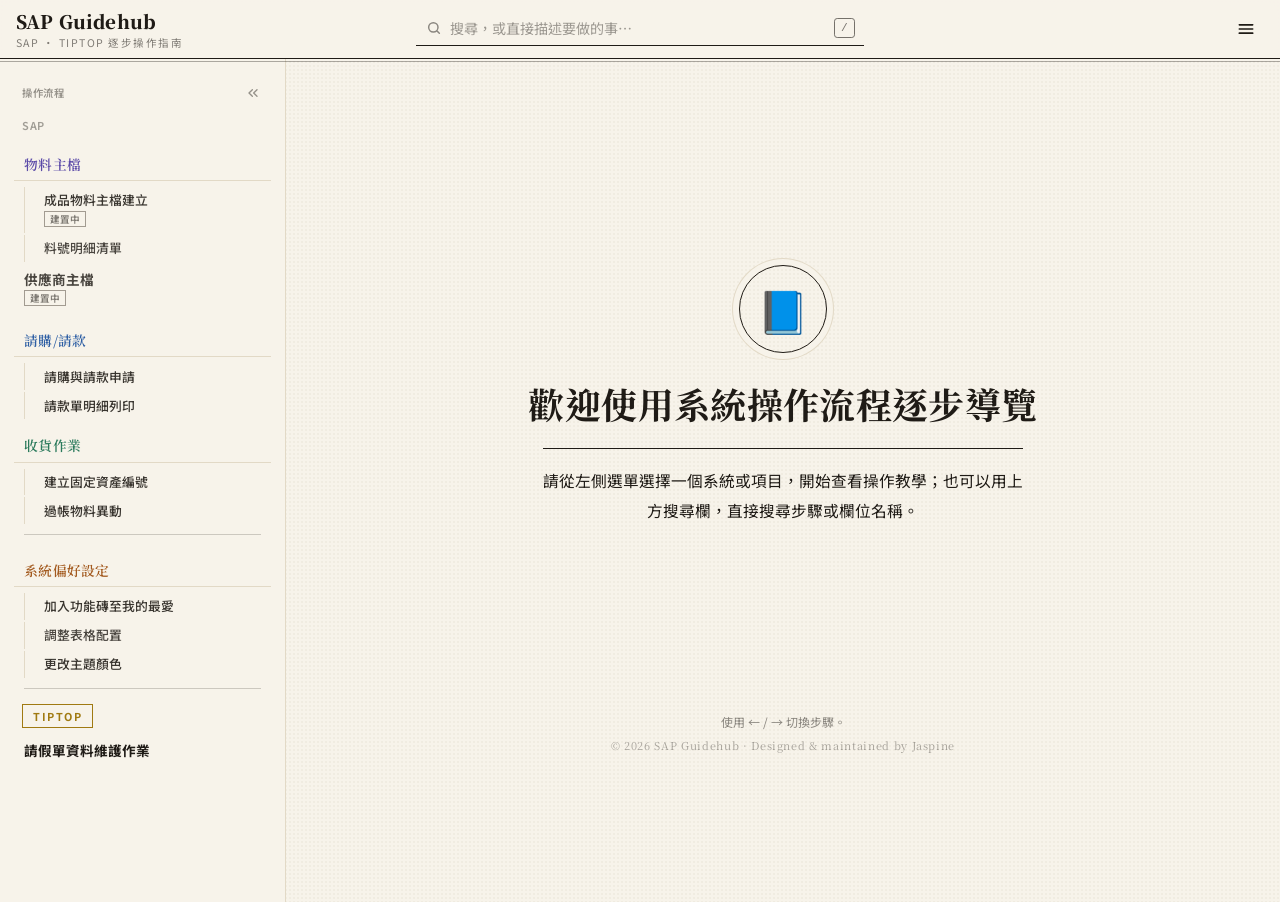
==== commit b7f545fa: "Add files via upload 2026-11-20 修正無法開啟的檔案、新增更新提示、搜尋升級、捲軸改版  一、修正無法開啟的檔案 - 常用表單裡的差旅報支 Excel 範本，現在可" ====
--- a/index.html
+++ b/index.html
@@ -28,12 +28,15 @@
   <link rel="stylesheet" href="ui-themes/mobile-fit.css?v=13" />
   <link rel="stylesheet" href="ui-themes/storytelling.css?v=14" />
   <!-- 截圖標示：要點擊的位置由平台畫框（2026-10-19 起，先套用於 Z 情境） -->
-  <link rel="stylesheet" href="ui-themes/shot-marks.css?v=3" />
+  <link rel="stylesheet" href="ui-themes/shot-marks.css?v=4" />
+  <link rel="stylesheet" href="ui-themes/scrollbar.css?v=3" />
+  <link rel="stylesheet" href="ui-themes/update-notice.css?v=2" />
   <!-- 配色切換器：在頂欄加入「配色」按鈕，選擇會記在瀏覽器 -->
   <script src="ui-themes/palette-switcher.js?v=14" data-theme="storytelling"></script>
   <script src="ui-themes/topmenu.js?v=13"></script>
   <script src="ui-themes/sidebar-tools.js?v=13"></script>
   <script src="ui-themes/mobile-fit.js?v=13"></script>
+  <script src="ui-themes/update-notice.js?v=4"></script>
 </head>
 
 <body>
@@ -102,6 +105,11 @@
                 </ul>
               </details>
             </li>
+            <li>
+              <a href="#" data-open-updates>
+                <span>更新紀錄</span>
+              </a>
+            </li>
           </ul>
         </div>
       </div>
@@ -1491,6 +1499,6 @@
 ]
     </script>
 
-  <script src="app.js?v=8" defer></script>
+  <script src="app.js?v=10" defer></script>
 </body>
 </html>
